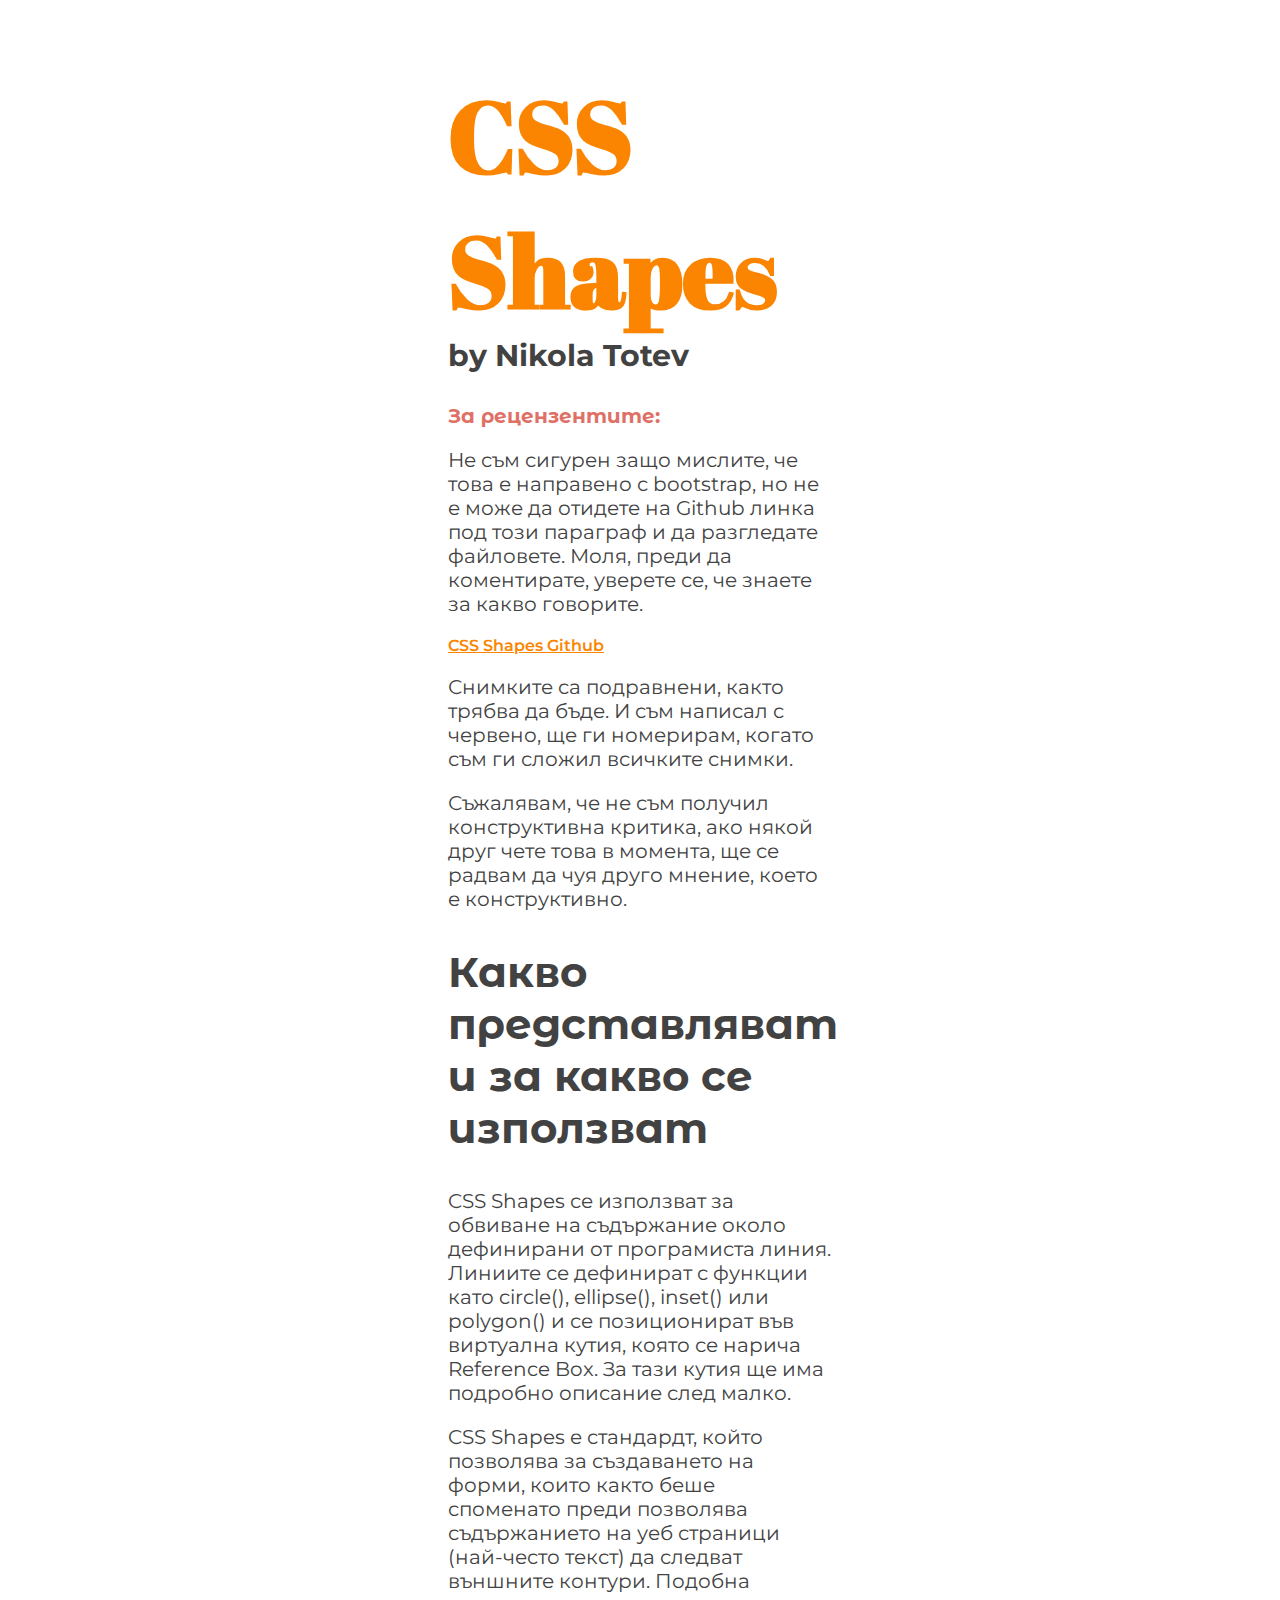
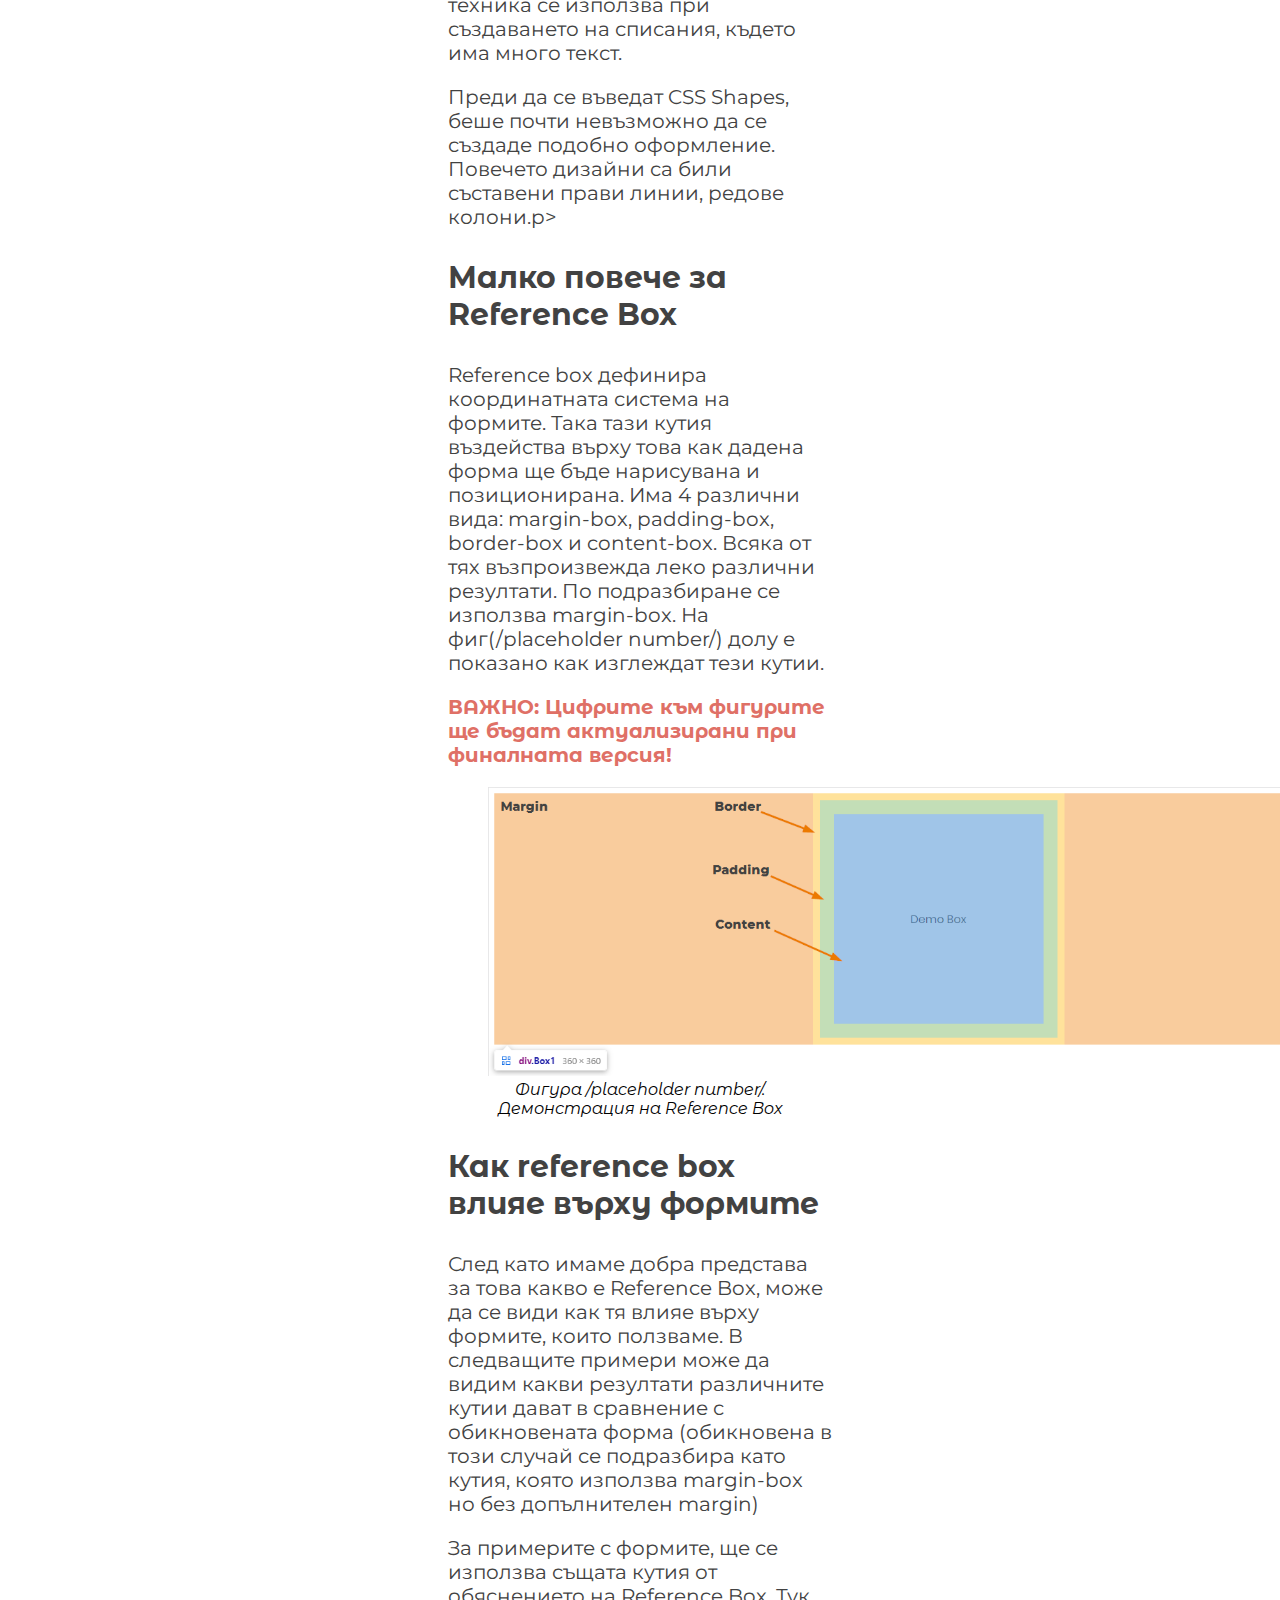
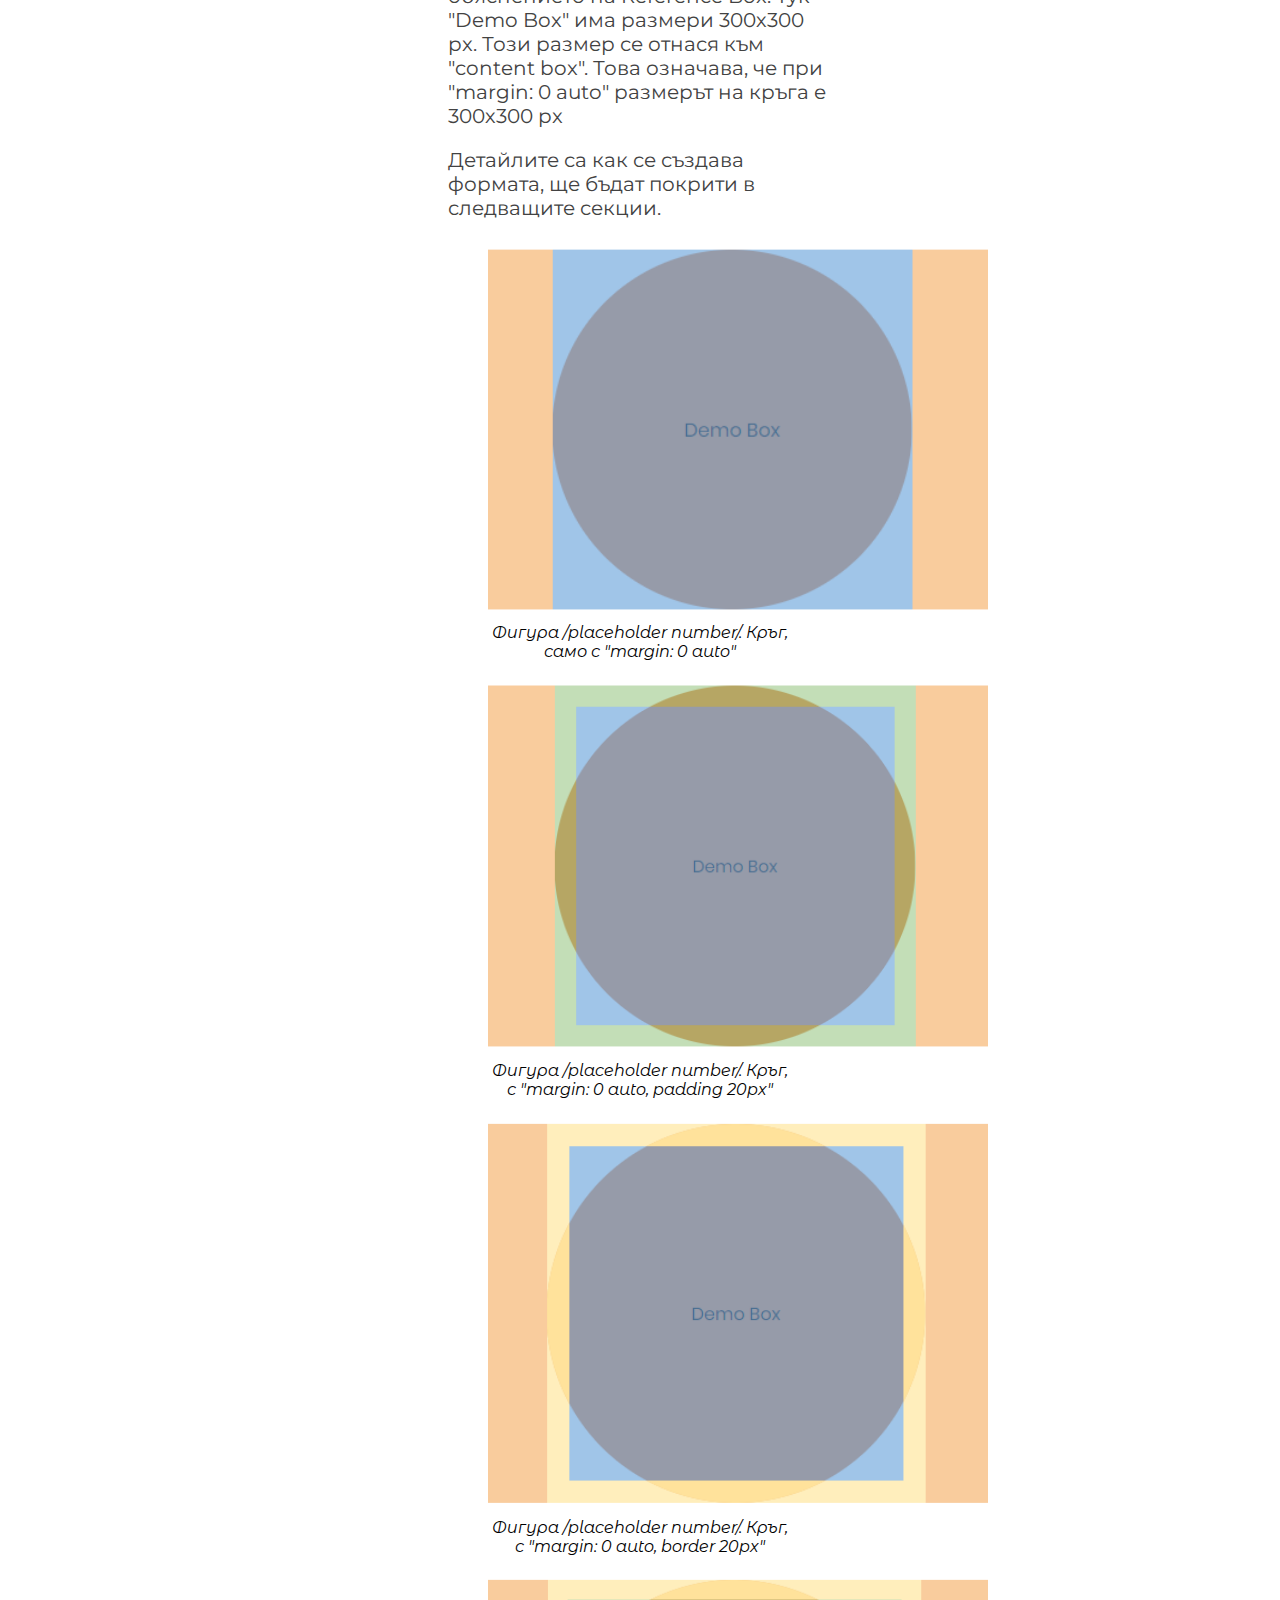
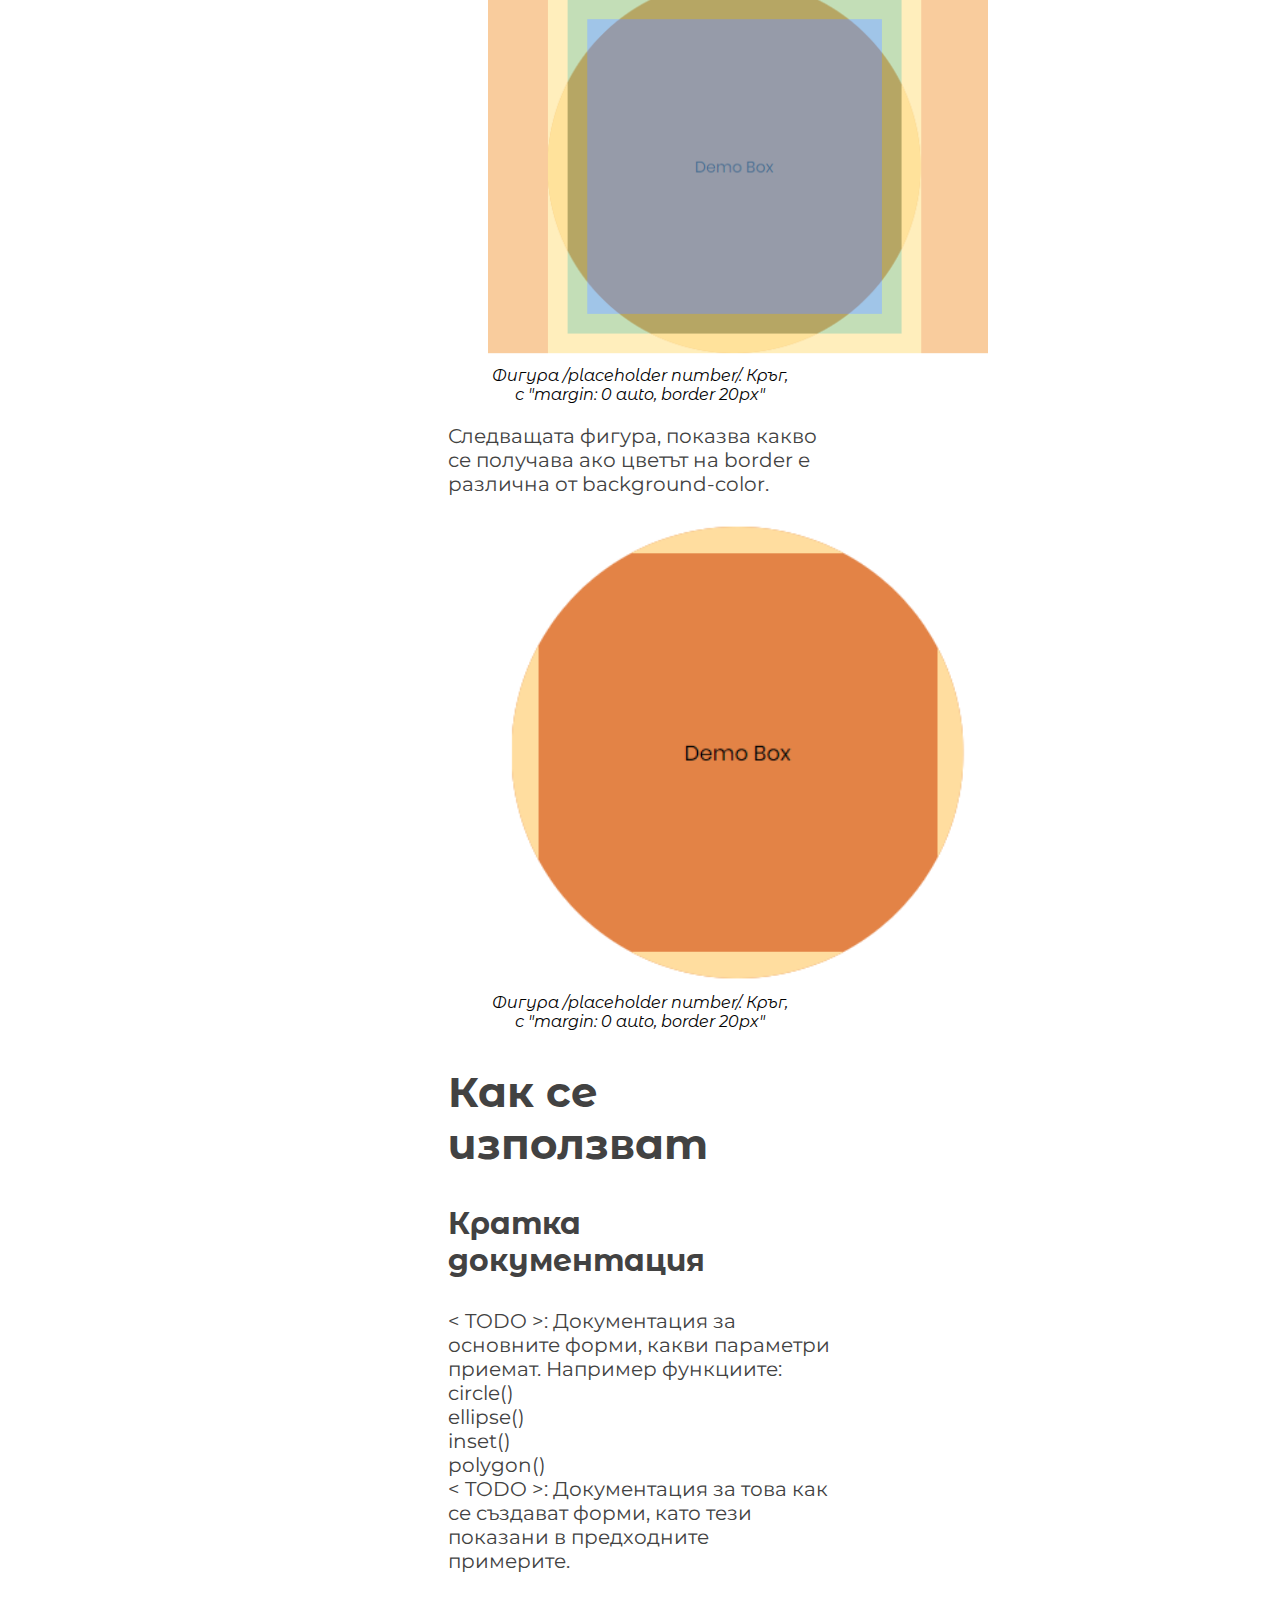
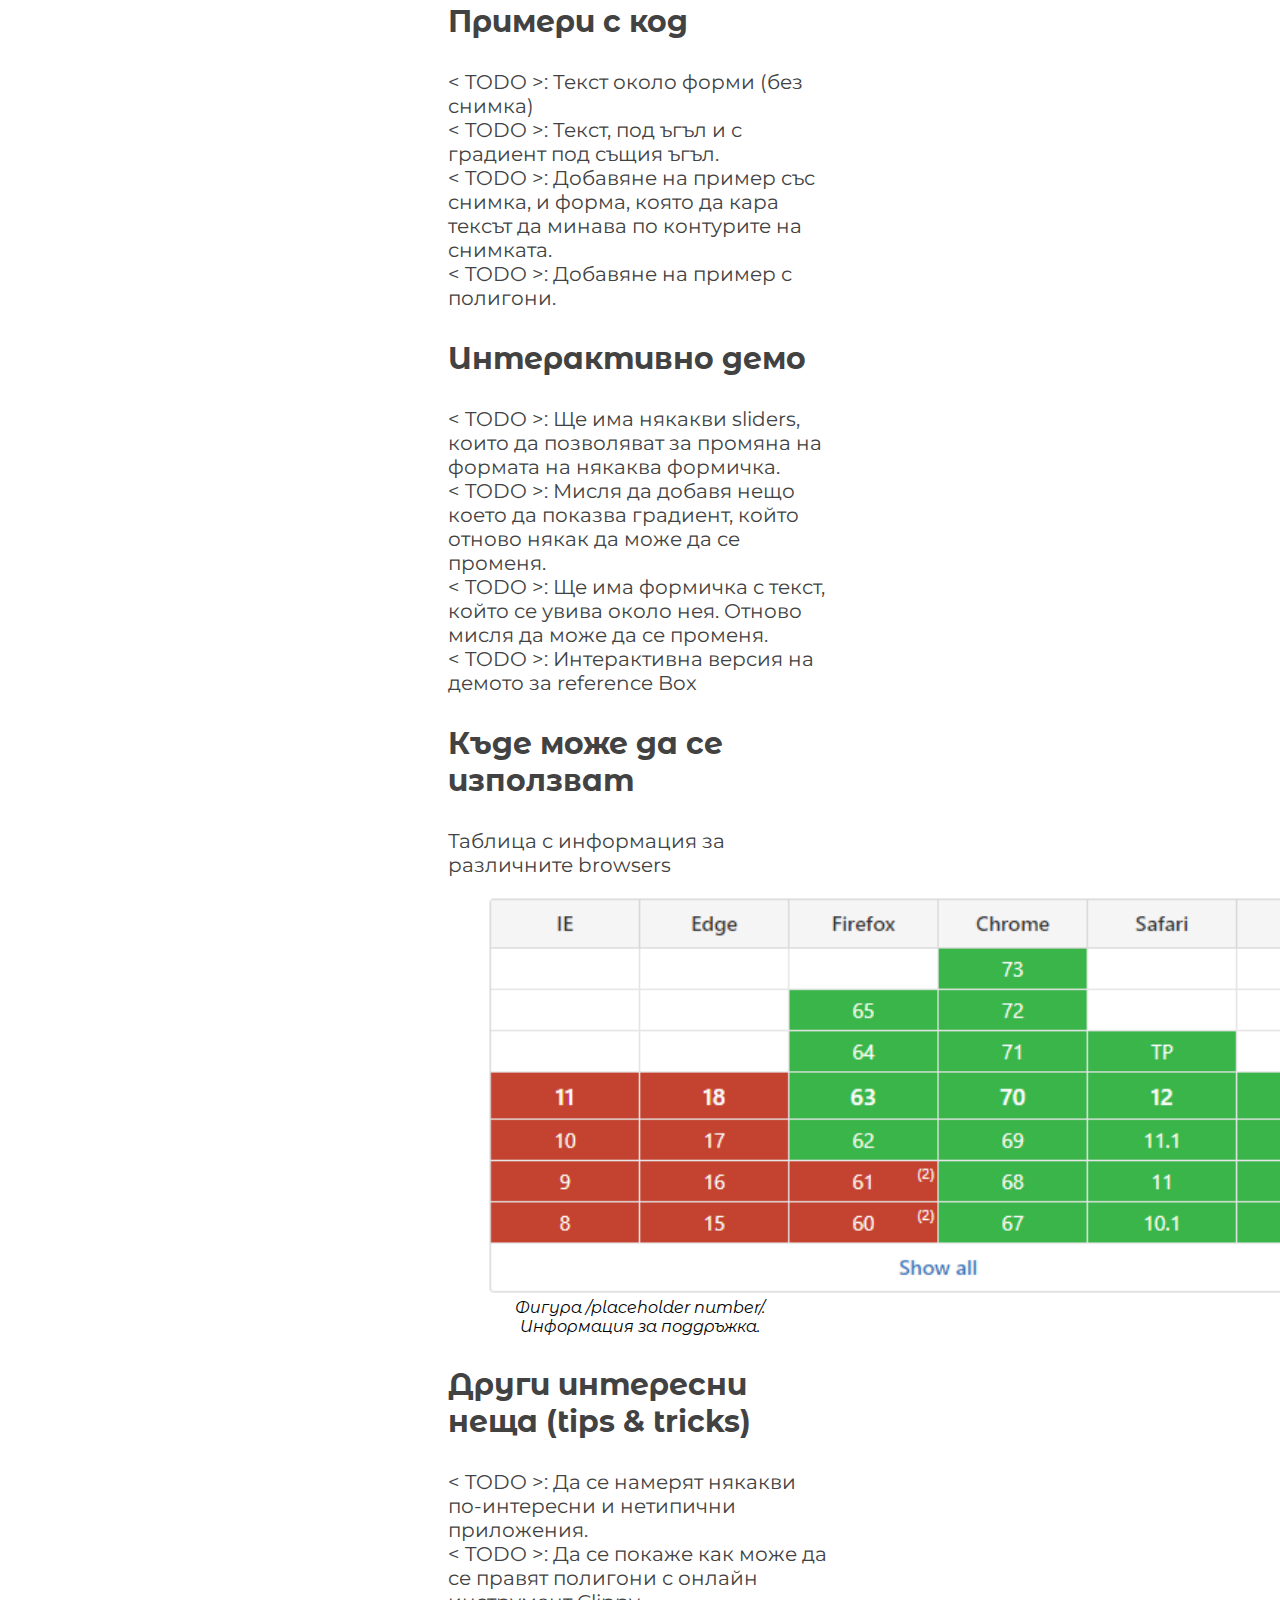
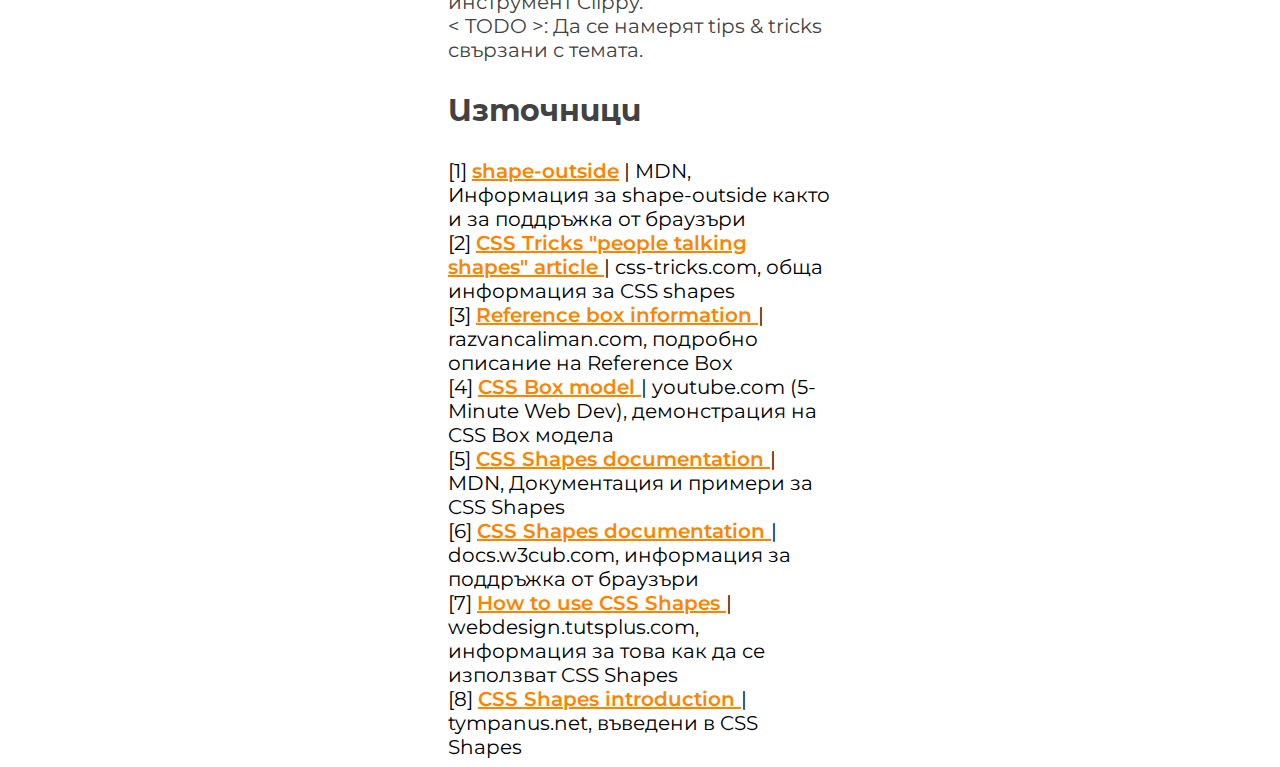
==== index.html @ 4cd66041 "Update index.html" ====
<!DOCTYPE html>
<html>

<head>
  <meta charset="utf-8" />
  <link rel="stylesheet" href="css/styling.css">
  <link rel="preconnect" href="https://fonts.gstatic.com">
  <link href="https://fonts.googleapis.com/css2?family=Abril+Fatface&family=Montserrat&family=Montserrat+Alternates:wght@400;500;800;900&display=swap" rel="stylesheet">
  <link rel="shortcut icon" href="img/favicon.png" type="image/png">
  <title>CSS Shapes</title>
</head>

<body>
  <main id="mainBox">
    <header>
      <section>
        <h1 class="pageTitle">
          CSS Shapes
        </h1>
        <h3 class="authorInfo">
          by Nikola Totev
        </h3>
      </section>
    </header>
    <section>
      <p class="warningMsg">За рецензентите:</p>
      <p>Не съм сигурен защо мислите, че това е направено с bootstrap, но не е
        може да отидете на Github линка под този параграф и да разгледате файловете.
        Моля, преди да коментирате, уверете се, че знаете за какво говорите.
      </p>
      <a href="https://github.com/NikolaTotev/CSS_Shapes" target="_blank" rel="external noreferrer nofollow">
      CSS Shapes Github </a>

      <p>Снимките са подравнени, както трябва да бъде. И съм написал с червено, ще ги номерирам, когато съм ги сложил всичките снимки.
      </p>
      <p>
        Съжалявам, че не съм получил конструктивна критика, ако някой друг чете това в момента, ще се радвам да чуя друго мнение, което е конструктивно.
      </p>

    </section>
    <section>
      <header>
        <h2>Какво представляват и за какво се използват</h2>
      </header>
      <article>
        <p>CSS Shapes се използват за обвиване на съдържание около дефинирани от програмиста линия.
          Линиите се дефинират с функции като circle(), ellipse(), inset() или polygon() и се позиционират във виртуална кутия, която се нарича Reference Box.
          За тази кутия ще има подробно описание след малко.</p>

        <p> CSS Shapes е стандардт, който позволява за създаването на форми, които както беше споменато преди
          позволява съдържанието на уеб страници (най-често текст) да следват външните контури.
          Подобна техника се използва при създаването на списания, където има много текст.</p>

        <p>Преди да се въведат CSS Shapes, беше почти невъзможно да се създаде подобно оформление. Повечето дизайни са били съставени прави линии, редове колони.p>
      </article>

      <header>
        <h3>Малко повече за Reference Box</h3>
      </header>
      <article>
        <p>Reference box дефинира координатната система на формите.
          Така тази кутия въздейства върху това как дадена форма ще бъде нарисувана и позиционирана.
          Има 4 различни вида: margin-box, padding-box, border-box и content-box. Всяка от тях възпроизвежда леко различни резултати. По подразбиране се използва
          margin-box. На фиг(/placeholder number/) долу е показано как изглеждат тези кутии. </p>

        <p class="warningMsg">ВАЖНО: Цифрите към фигурите ще бъдат актуализирани при финалната версия!</p>
        <figure>
          <img src="img/refBox.png" alt="Reference box" width="900">
          <figcaption id="fig1">Фигура /placeholder number/. Демонстрация на Reference Box</figcaption>
        </figure>
      </article>

      <header>
        <h3> Как reference box влияe върху формите </h3>
      </header>
      <article>
        <p>След като имаме добра представа за това какво е Reference Box,
          може да се види как тя влияе върху формите, които ползваме. В следващите примери може да видим какви резултати
          различните кутии дават в сравнение с обикновената форма
          (обикновена в този случай се подразбира като кутия, която използва margin-box но без допълнителен margin)</p>
        <p>
          За примерите с формите, ще се използва същата кутия от обяснението на Reference Box. Тук "Demo Box" има размери 300х300 px.
          Този размер се отнася към "content box". Това означава, че при "margin: 0 auto" размерът на кръга е 300х300 px
        </p>
        <p>
          Детайлите са как се създава формата, ще бъдат покрити в следващите секции.
        </p>


        <figure>
          <img src="img/shapeMarginOnly.png" alt="Reference box" width="500">
          <figcaption id="fig1">Фигура /placeholder number/. Кръг, само с "margin: 0 auto"</figcaption>
        </figure>

        <figure>
          <img src="img/shapePadding20.png" alt="Reference box" width="500">
          <figcaption id="fig1">Фигура /placeholder number/. Кръг, с "margin: 0 auto, padding 20px"</figcaption>
        </figure>

        <figure>
          <img src="img/shapeBorder20.png" alt="Reference box" width="500">
          <figcaption id="fig1">Фигура /placeholder number/. Кръг, с "margin: 0 auto, border 20px"</figcaption>
        </figure>

        <figure>
          <img src="img/shapePadding20Border20.png" alt="Reference box" width="500">
          <figcaption id="fig1">Фигура /placeholder number/. Кръг, с "margin: 0 auto, border 20px"</figcaption>
        </figure>
        <p>
          Следващата фигура, показва какво се получава ако цветът на border е различна от background-color.
        </p>
        <figure>
          <img src="img/shapeEffectOfBorder.png" alt="Reference box" width="500">
          <figcaption id="fig1">Фигура /placeholder number/. Кръг, с "margin: 0 auto, border 20px"</figcaption>
        </figure>
      </article>
    </section>

    <section>
      <header>
        <h2> Как се използват </h2>
      </header>
      <article>
        <header>
          <h3> Кратка документация</h3>
        </header>
        <article>
          <p>
            &lt TODO &gt: Документация за основните форми, какви параметри приемат. Например функциите:</br>
            circle()</br>
            ellipse()</br>
            inset()</br>
            polygon()</br>
            &lt TODO &gt: Документация за това как се създават форми, като тези показани в предходните примерите.</br>



          </p>
        </article>

        <header>
          <h3>Примери с код</h3>
        </header>
        <article>
          <p>
            &lt TODO &gt: Текст около форми (без снимка) </br>
            &lt TODO &gt: Текст, под ъгъл и с градиент под същия ъгъл.</br>
            &lt TODO &gt: Добавяне на пример със снимка, и форма, която да кара тексът да минава по контурите на снимката.</br>
            &lt TODO &gt: Добавяне на пример с полигони.</br>
          </p>
        </article>

        <header>
          <h3>Интерактивно демо</h3>
        </header>
        <article>
          <p>
            &lt TODO &gt: Ще има някакви sliders, които да позволяват за промяна на формата
            на някаква формичка.</br>

            &lt TODO &gt: Мисля да добавя нещо което да показва градиент, който отново някак да може
            да се променя.</br>

            &lt TODO &gt: Ще има формичка с текст, който се увива около нея. Отново мисля да може да се
            променя.</br>

            &lt TODO &gt: Интерактивна версия на демото за reference Box</br>
          </p>
        </article>

        <header>
          <h3>Къде може да се използват </h3>
        </header>
        <article>
          <p>Таблица с информация за различните browsers</p>
          <figure>
            <img src="img/browserSupport.png" alt="Reference box" width="900">
            <figcaption id="fig1">Фигура /placeholder number/. Информация за поддръжка.</figcaption>
          </figure>
        </article>

        <header>
          <h3>Други интересни неща (tips & tricks)</h3>
        </header>
        <article>
          <p>
            &lt TODO &gt: Да се намерят някакви по-интересни и нетипични приложения.</br>
            &lt TODO &gt: Да се покаже как може да се правят полигони с онлайн инструмент Clippy. </br>
            &lt TODO &gt: Да се намерят tips & tricks свързани с темата.</br>
          </p>
        </article>

        <header>
          <h3>Източници</h3>
        </header>
        <article>
          <cite class="reference">[1]
            <a href="https://developer.mozilla.org/en-US/docs/Web/CSS/shape-outside" target="_blank" rel="external noreferrer nofollow">
              shape-outside</a> | MDN, Информация за shape-outside както и за поддръжка от браузъри </cite> </br>

          <cite class="reference">[2]
            <a href="https://css-tricks.com/people-talkin-shapes/" target="_blank" rel="external noreferrer nofollow">
              CSS Tricks "people talking shapes" article </a> | css-tricks.com, обща информация за CSS shapes </cite></br>

          <cite class="reference">[3]
            <a href="http://razvancaliman.com/writing/css-shapes-reference-boxes/" target="_blank" rel="external noreferrer nofollow">
              Reference box information </a> | razvancaliman.com, подробно описание на Reference Box </cite></br>

          <cite class="reference">[4]
            <a href="https://www.youtube.com/watch?v=XyOS_9keq0k " target="_blank" rel="external noreferrer nofollow">
              CSS Box model </a> | youtube.com (5-Minute Web Dev), демонстрация на CSS Box модела </cite></br>

          <cite class="reference">[5]
            <a href="https://developer.mozilla.org/en-US/docs/Web/CSS/CSS_Shapes/Basic_Shapes " target="_blank" rel="external noreferrer nofollow">
              CSS Shapes documentation </a> | MDN, Документация и примери за CSS Shapes</cite></br>

          <cite class="reference">[6]
            <a href="https://docs.w3cub.com/browser_support_tables/css-shapes" target="_blank" rel="external noreferrer nofollow">
              CSS Shapes documentation </a> | docs.w3cub.com, информация за поддръжка от браузъри </cite></br>

          <cite class="reference">[7]
            <a href="https://webdesign.tutsplus.com/tutorials/how-to-use-css-shapes-in-your-web-design--cms-27498" target="_blank" rel="external noreferrer nofollow">

              How to use CSS Shapes </a> | webdesign.tutsplus.com, информация за това как да се използват CSS Shapes </cite></br>
          <cite class="reference">[8]
            <a href="https://tympanus.net/codrops/2018/11/29/an-introduction-to-css-shapes/" target="_blank" rel="external noreferrer nofollow">
              CSS Shapes introduction </a> | tympanus.net, въведени в CSS Shapes </cite></br>

        </article>
      </article>
    </section>
  </main>
</body>

</html>
---- css/styling.css ----
main {
  padding-left: 440px;
  padding-right: 440px;
  align-items: center;
  justify-content: center;
}

h2 {
  font-family: 'Montserrat Alternates', sans-serif;
  font-size: 42px;
  color: #424242;
}

h3 {
  font-family: 'Montserrat Alternates', sans-serif;
  font-size: 30px;
  color: #424242;
}

.warningMsg
{
  color: #DF7066;
  font-weight: bold;
  font-family: 'Montserrat Alternates', sans-serif;
}

p {
  font-family: 'Montserrat', sans-serif;
  font-size: 20px;
  color: #424242;
}

.pageTitle {
  font-family: 'Abril Fatface', cursive;
  color: #FB8500;
  font-size: 100px;
  text-align: left;
  margin-bottom: 0;
}

h3.authorInfo {
  font-family: 'Montserrat', sans-serif;
  color: #424242;
  font-size: 30px;
  text-align: left;
  margin-top: 0;
}

figure {
  justify-content: center;
  font-family: 'Montserrat Alternates', sans-serif;
  text-align: center;
}

figcaption {
  font-style: italic;
}

cite {
  font-style: normal;
  font-size: 20px;
  font-family: 'Montserrat', sans-serif;
}

a {
  color: #FB8500;
  font-family: 'Montserrat', sans-serif;
  font-weight: 600;
}
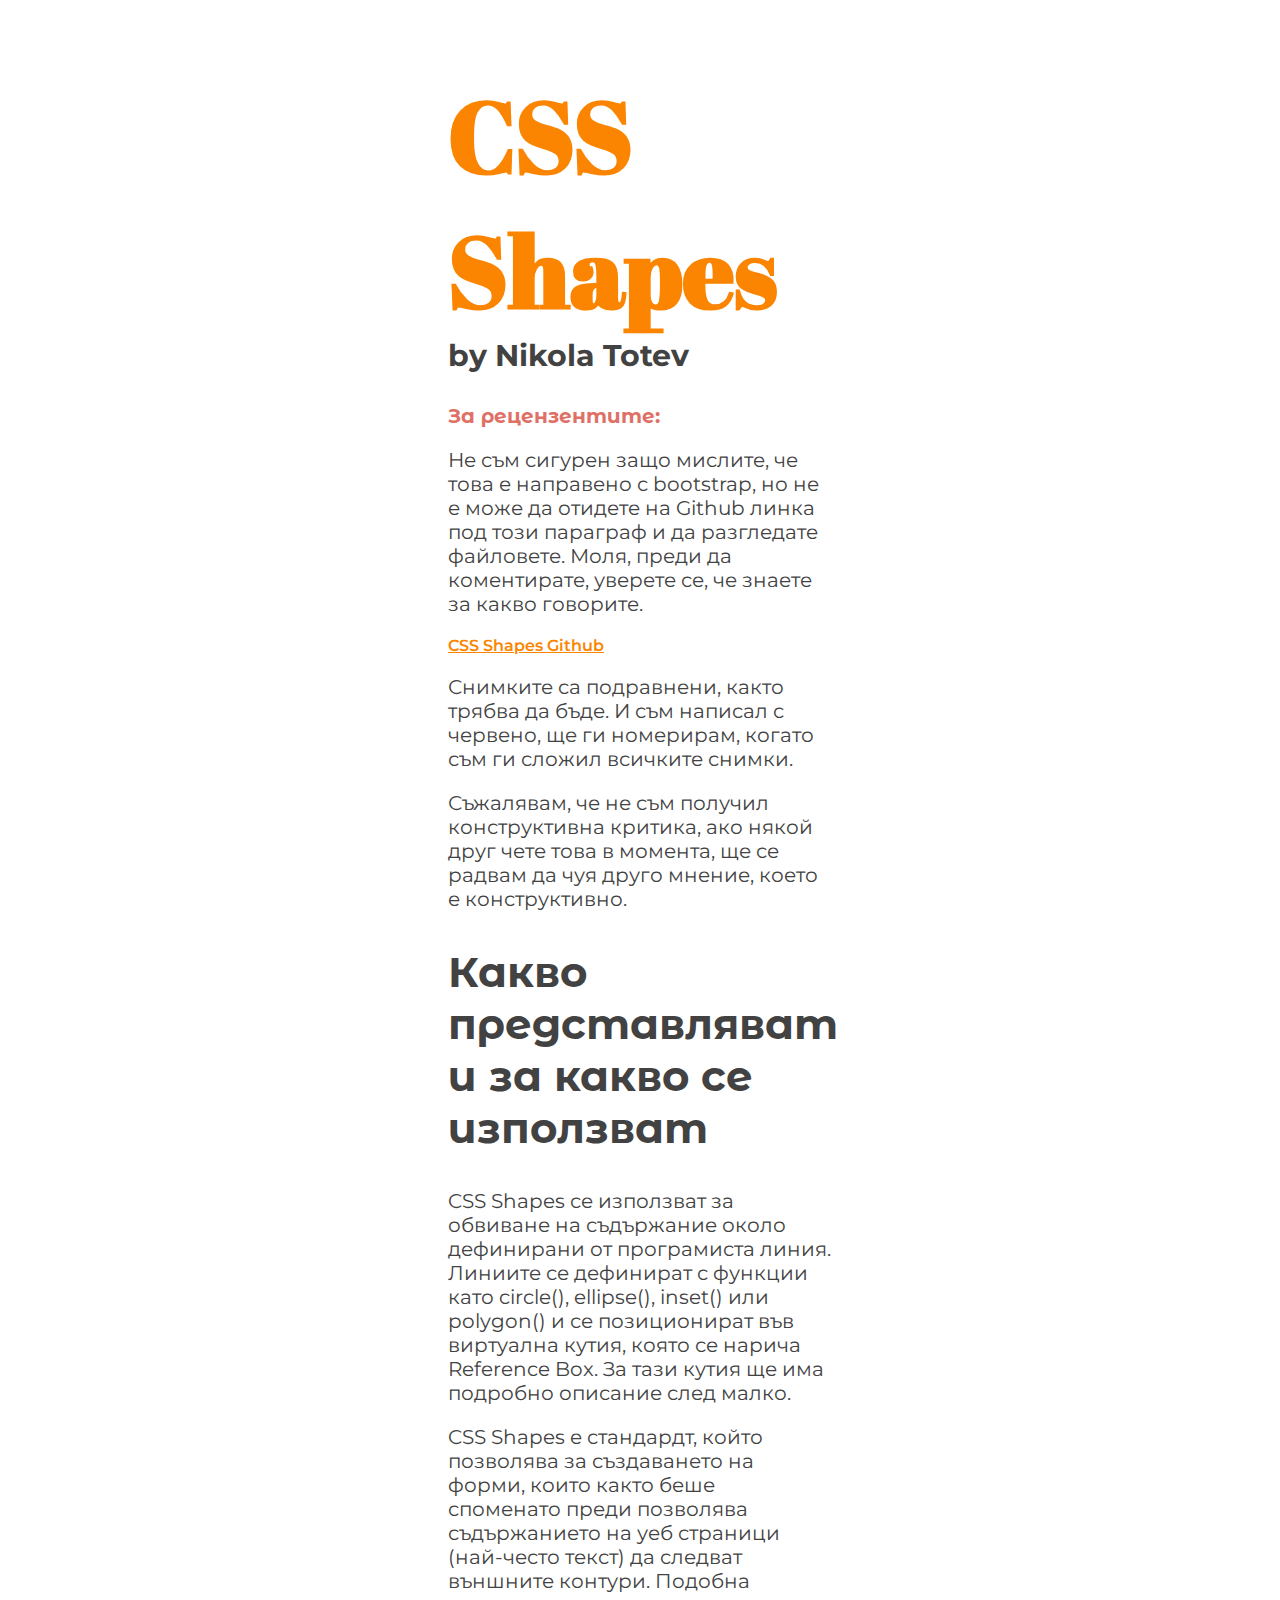
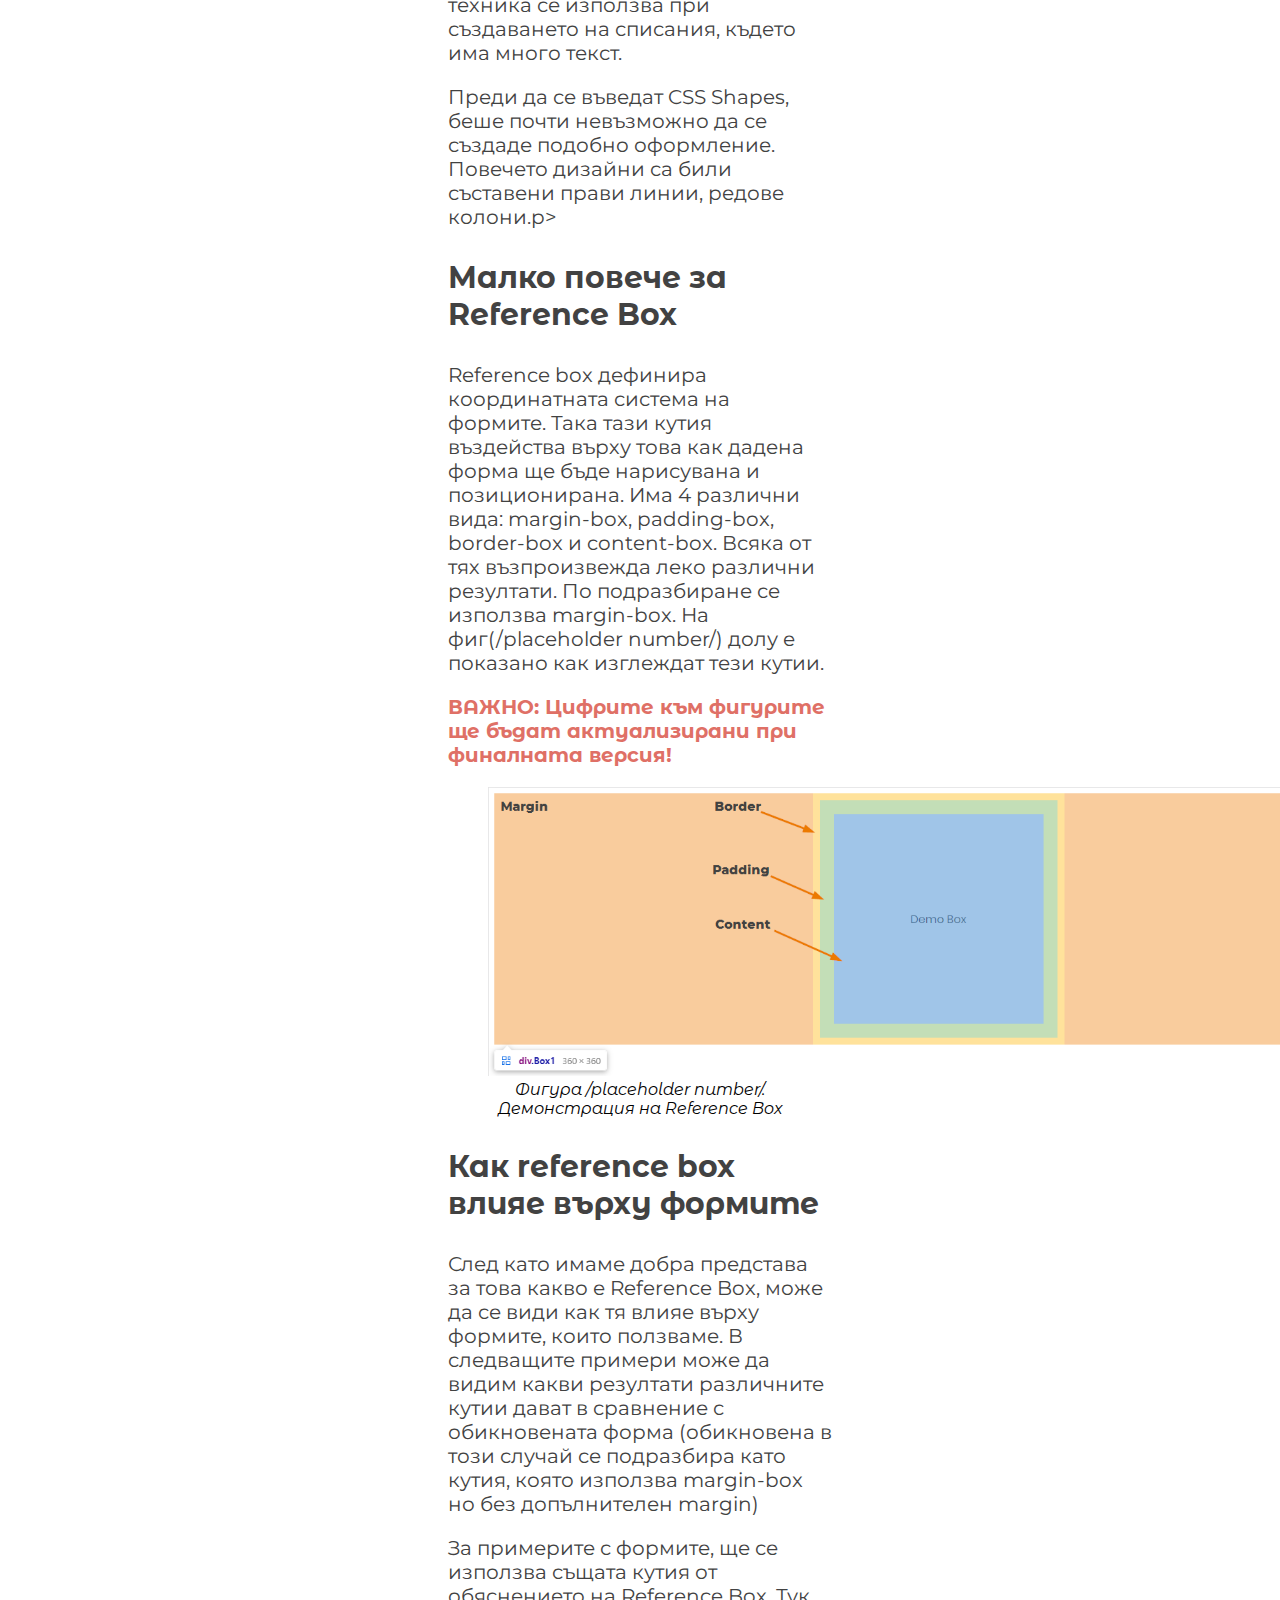
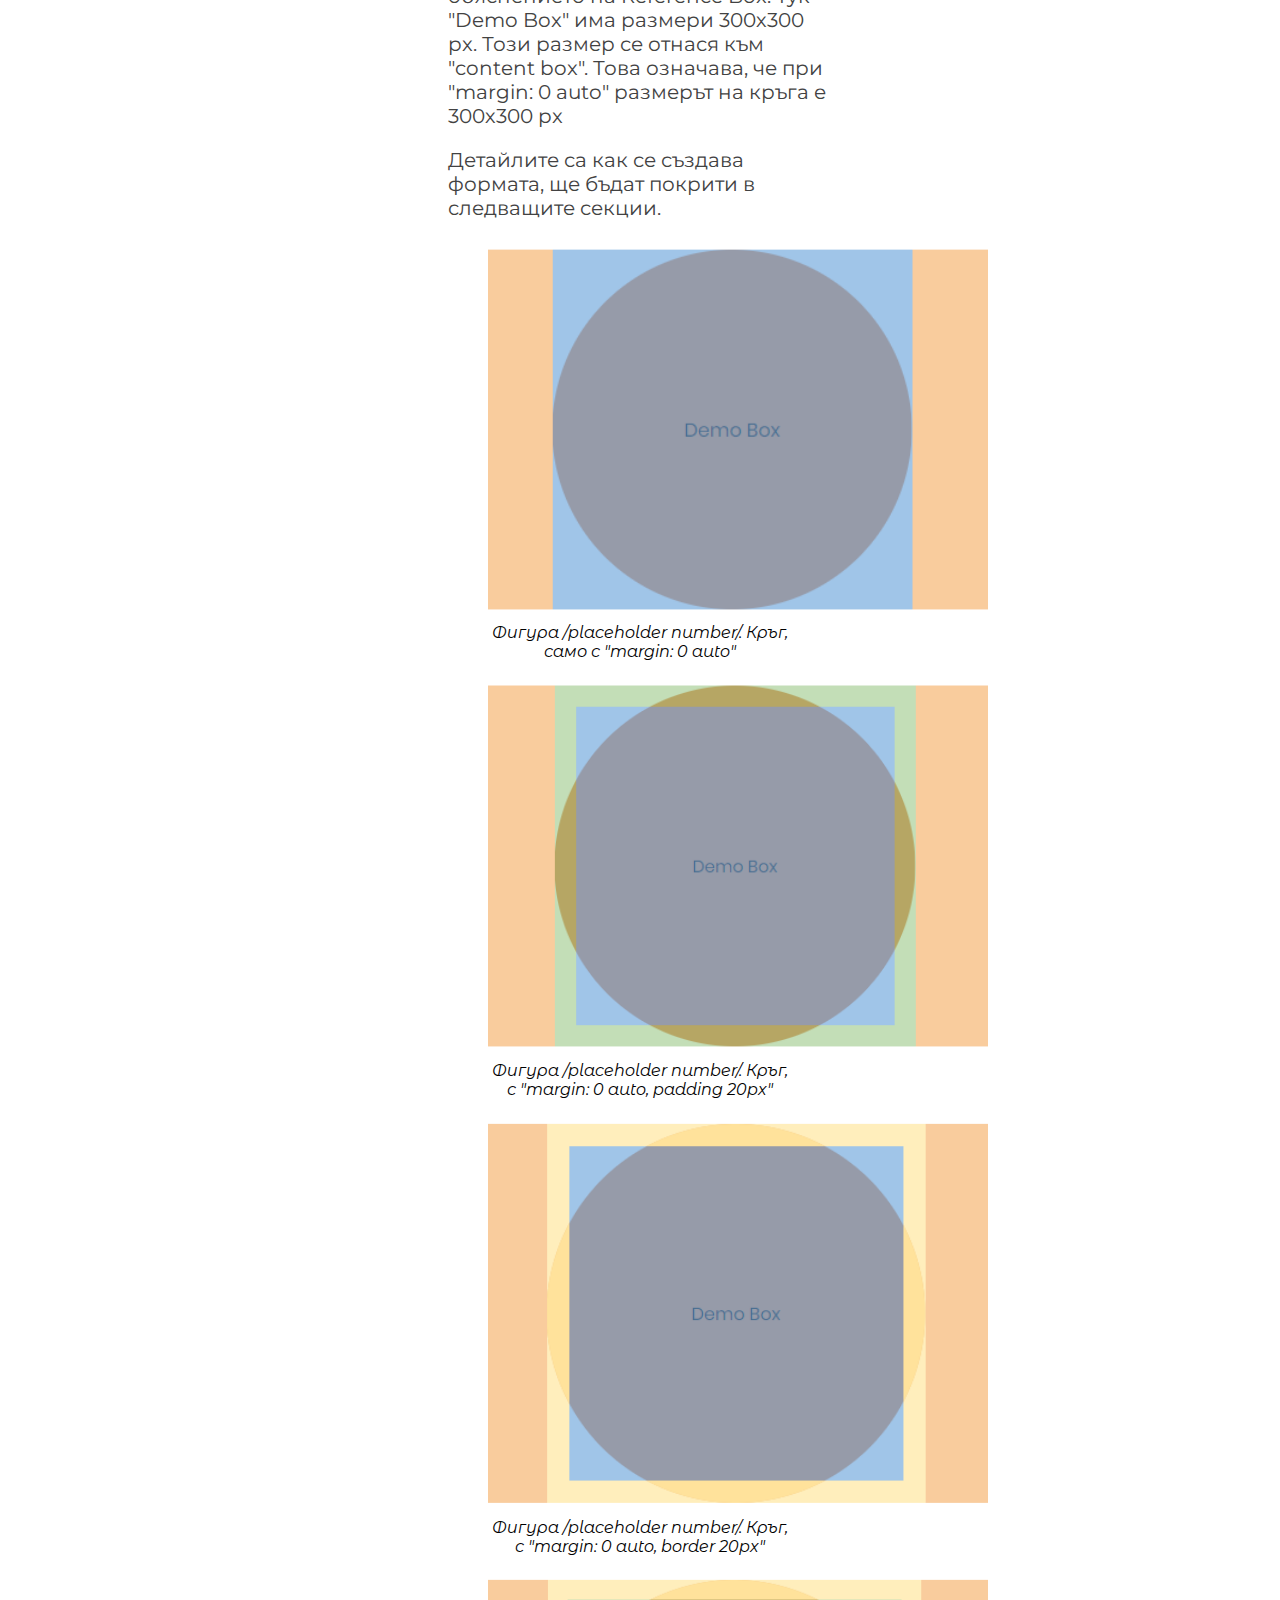
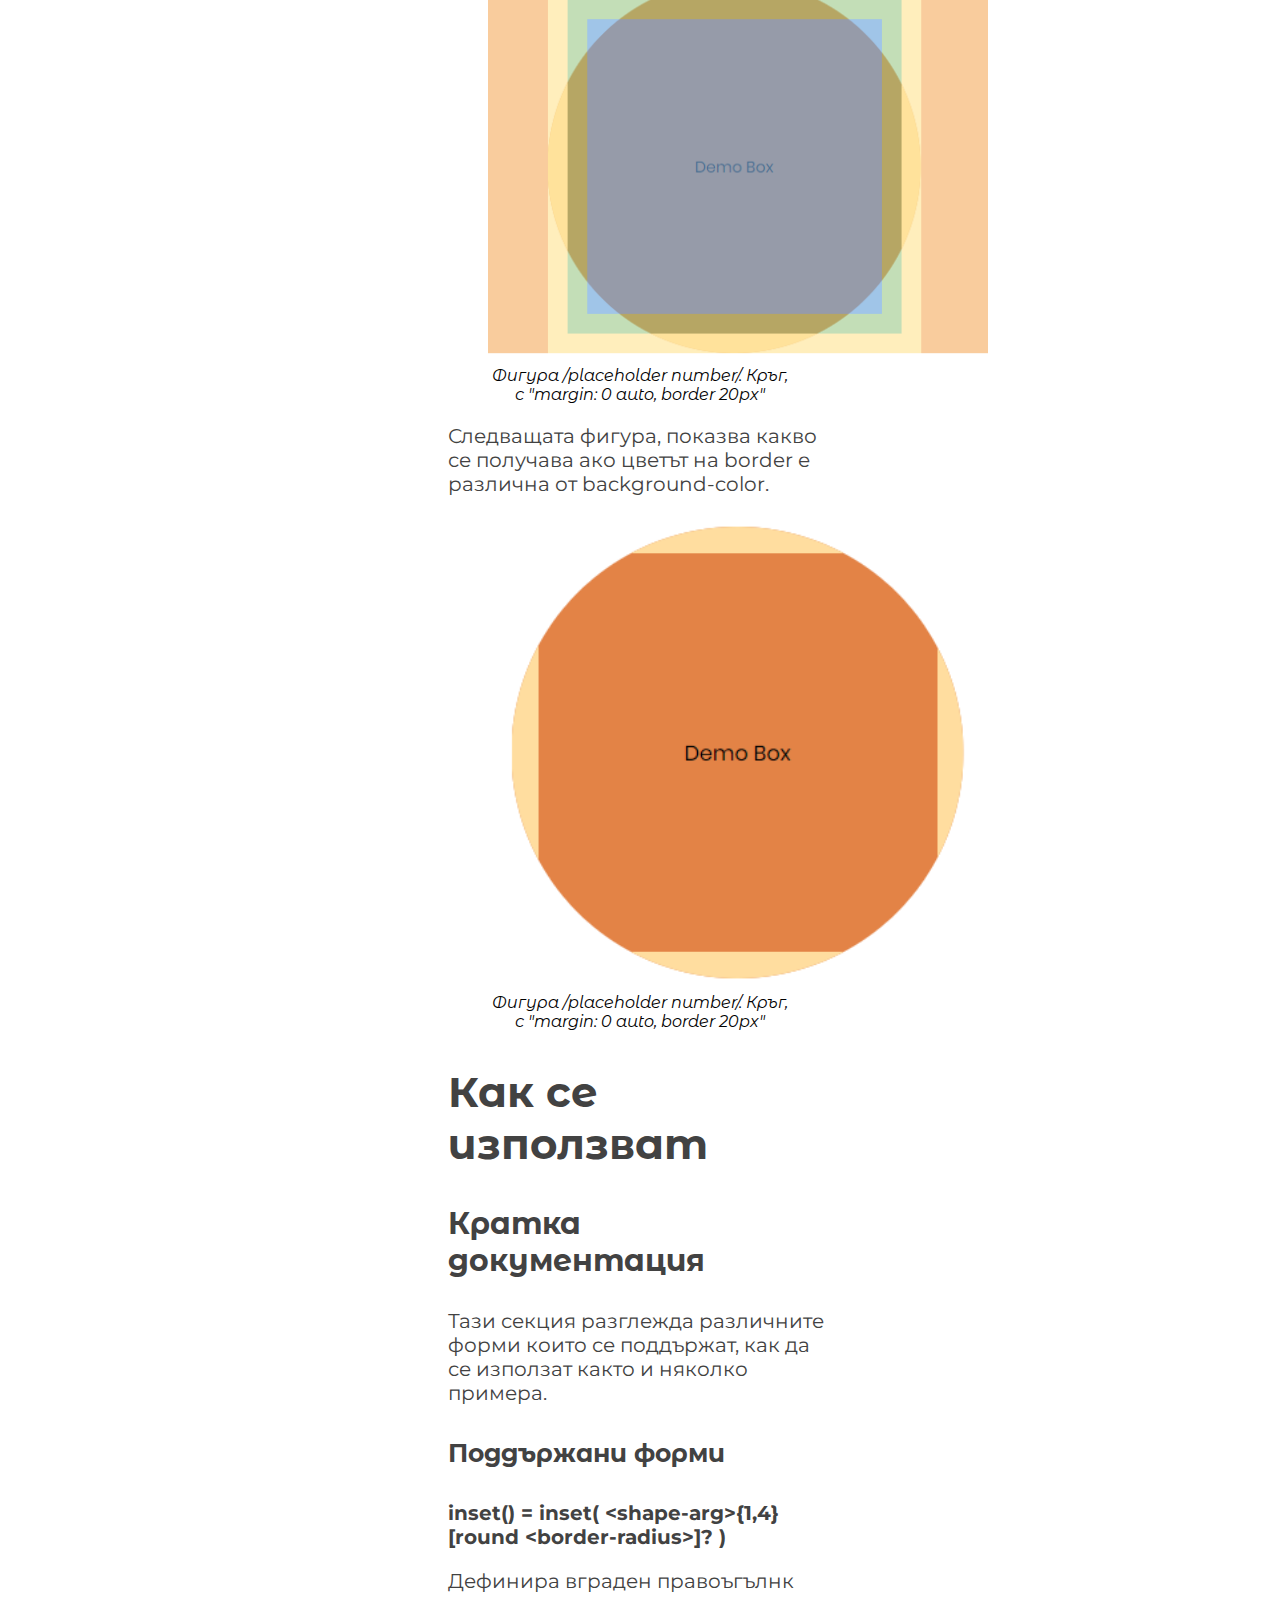
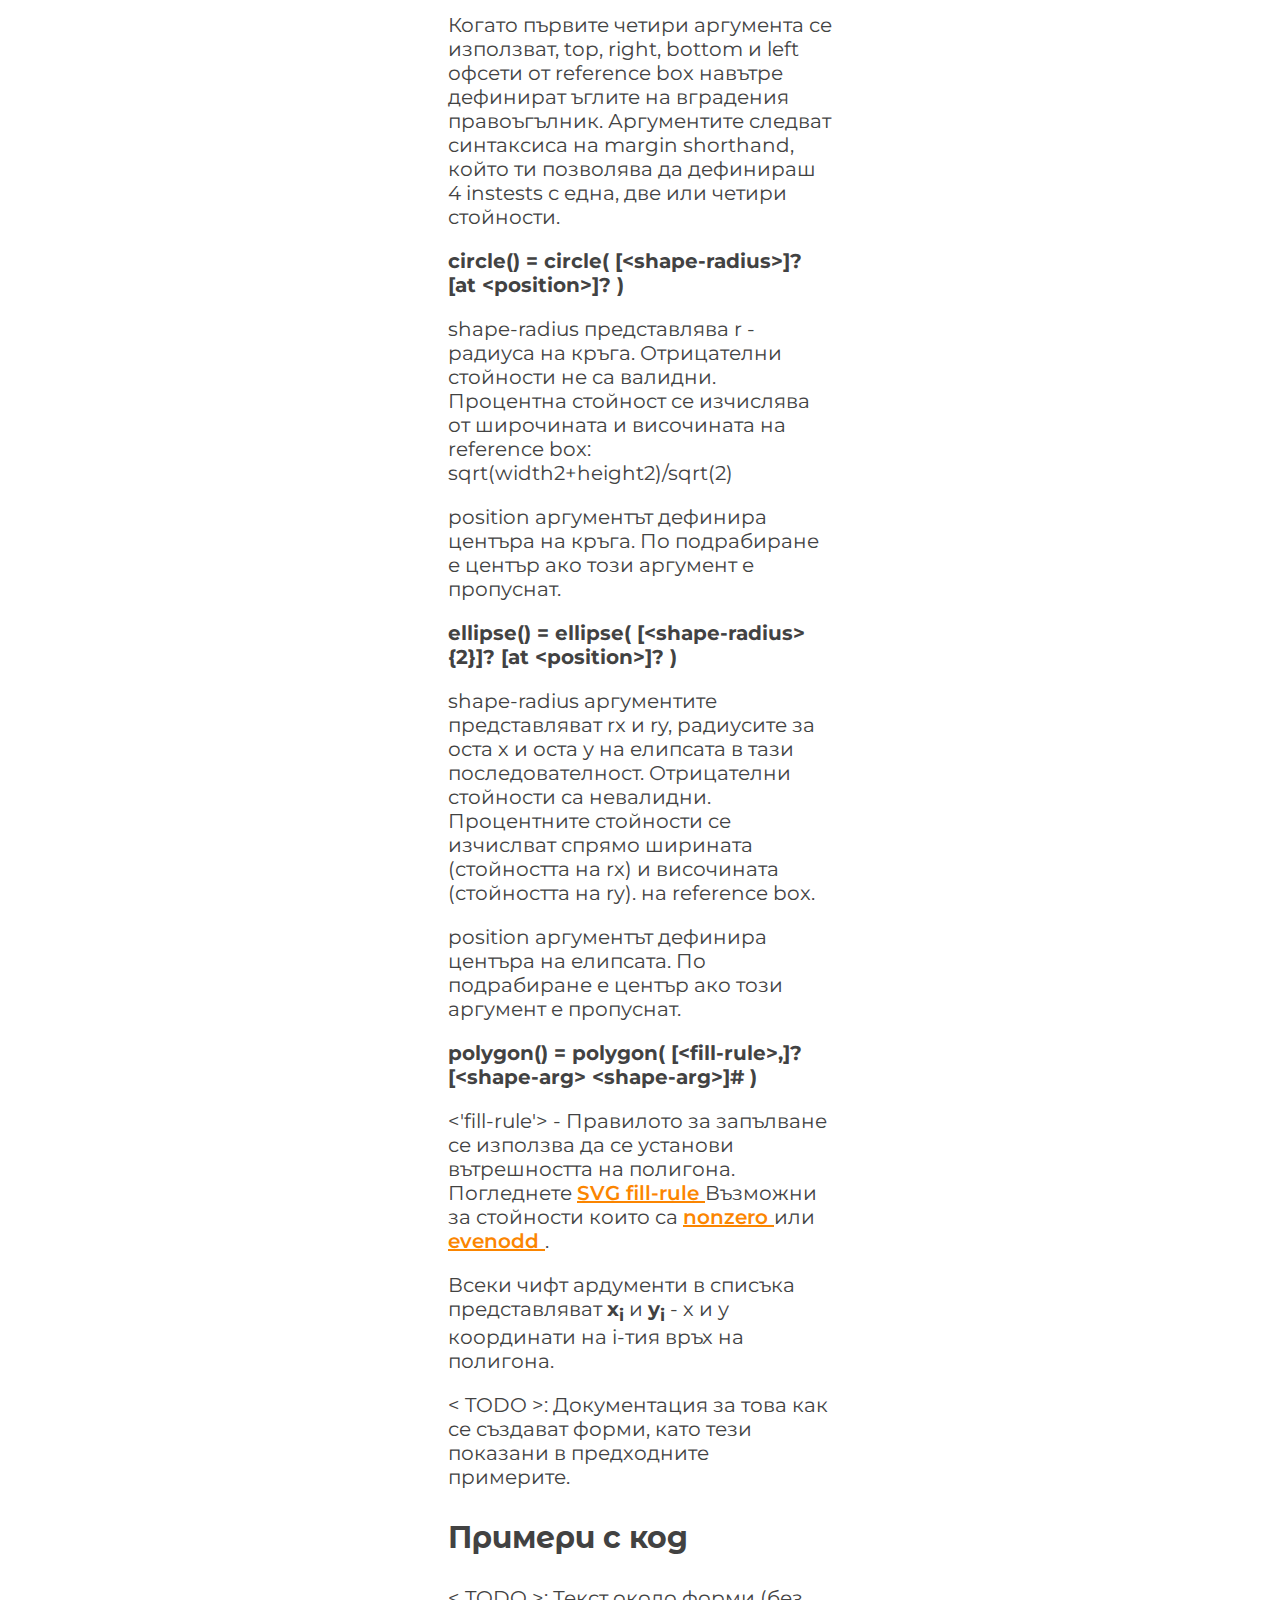
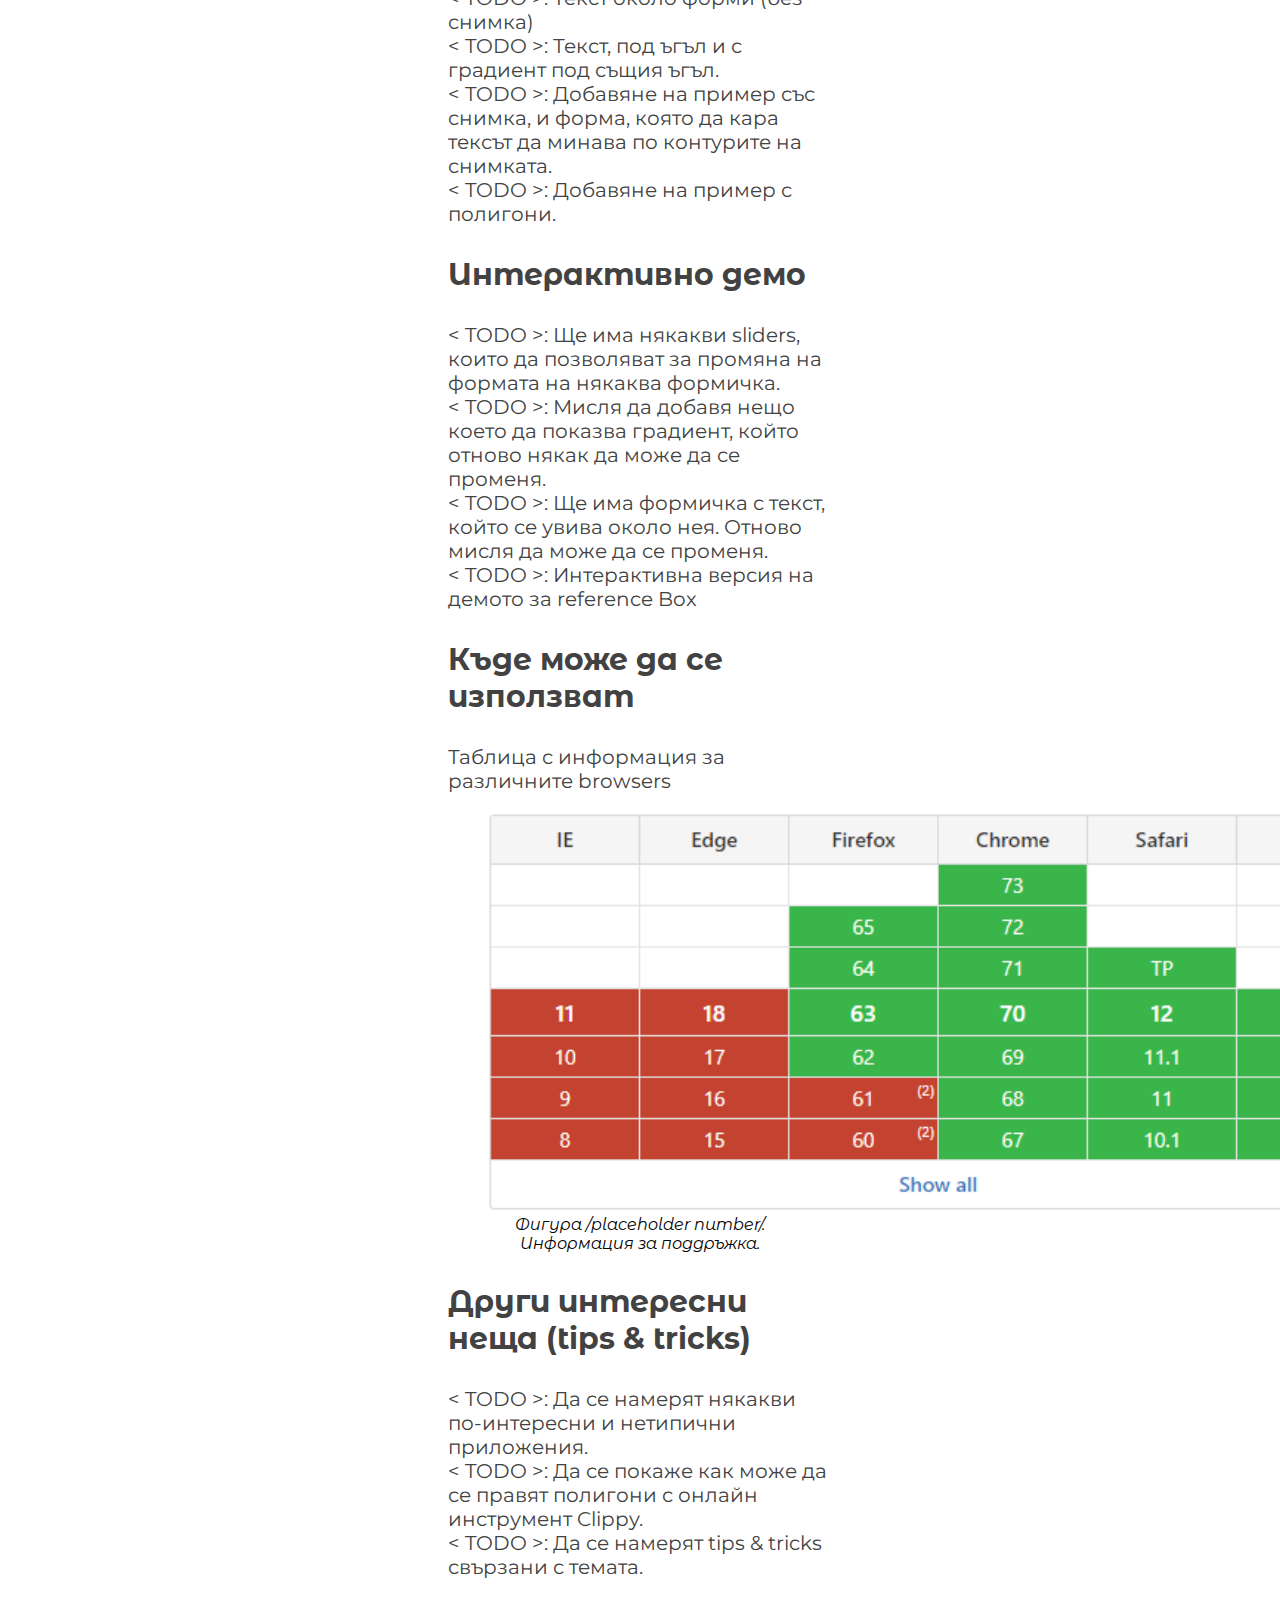
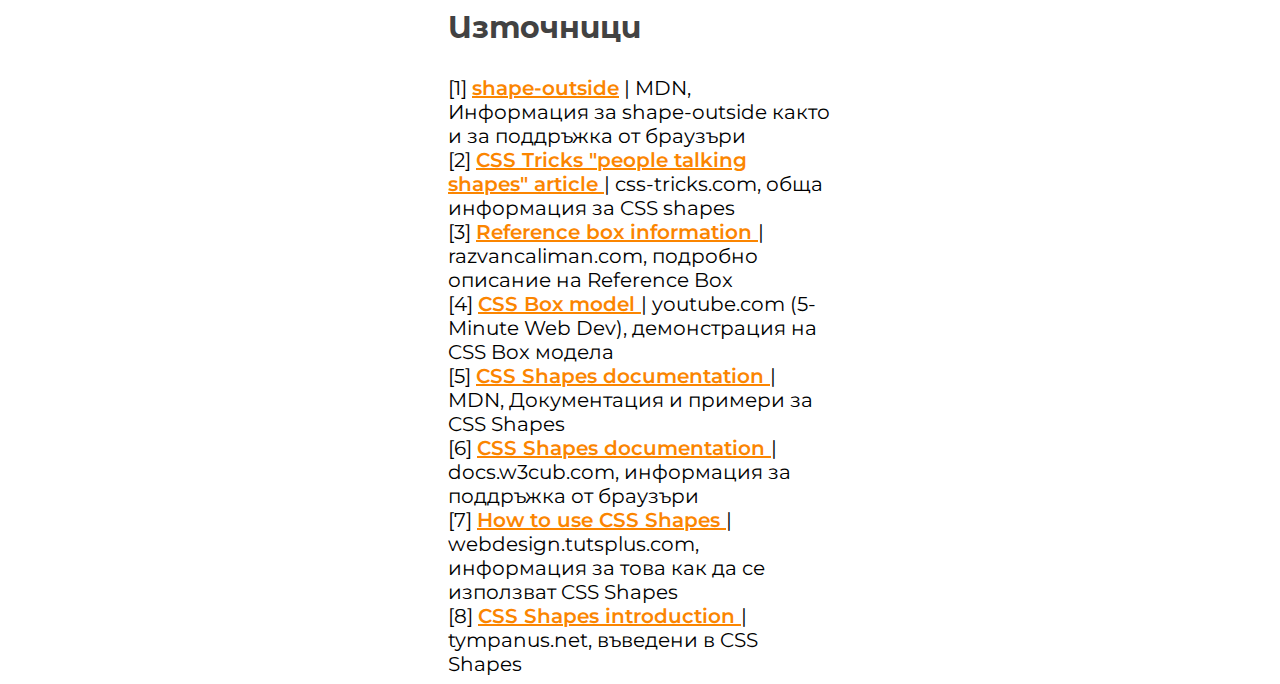
==== commit 1f2c332d: "Working on final version of the project." ====
--- a/index.html
+++ b/index.html
@@ -29,7 +29,7 @@
         Моля, преди да коментирате, уверете се, че знаете за какво говорите.
       </p>
       <a href="https://github.com/NikolaTotev/CSS_Shapes" target="_blank" rel="external noreferrer nofollow">
-      CSS Shapes Github </a>
+        CSS Shapes Github </a>
 
       <p>Снимките са подравнени, както трябва да бъде. И съм написал с червено, ще ги номерирам, когато съм ги сложил всичките снимки.
       </p>
@@ -126,12 +126,84 @@
         </header>
         <article>
           <p>
-            &lt TODO &gt: Документация за основните форми, какви параметри приемат. Например функциите:</br>
-            circle()</br>
-            ellipse()</br>
-            inset()</br>
-            polygon()</br>
-            &lt TODO &gt: Документация за това как се създават форми, като тези показани в предходните примерите.</br>
+            Тази секция разглежда различните форми които се поддържат, как да се използат както и няколко примера.
+          </p>
+          <h4>Поддържани форми</h4>
+          <p class="supportedShape">inset() = inset( &ltshape-arg>{1,4} [round &ltborder-radius&gt]? )</p>
+          <p>Дефинира вграден правоъгълнк</p>
+          <!--
+            When all of the first four arguments
+            are supplied they represent the top, right,
+            bottom and left offsets from the reference box
+            inward that define the positions of the edges of the inset rectangle.
+            These arguments follow the syntax of the margin shorthand,
+            that let you set all four insets with one, two or four values. -->
+
+            <p>
+              Когато първите четири аргумента се използват, top, right, bottom и left офсети от
+              reference box навътре дефинират ъглите на вградения правоъгълник.
+              Аргументите следват синтаксиса на margin shorthand, който ти позволява да
+              дефинираш 4 instests  с една, две или четири стойности.
+            </p>
+
+              <!--The shape-radius argument represents r, the radius of the circle. Negative values are invalid.
+               A percentage value here is resolved from the used width and height of the reference box as
+                sqrt(width2+height2)/sqrt(2).
+
+              The position argument defines the center of the circle. This defaults to center if omitted.-->
+          <p class="supportedShape">circle() = circle( [&ltshape-radius&gt]? [at &ltposition&gt]? )</p>
+          <p>
+            shape-radius представлява r - радиуса на кръга. Отрицателни стойности не са валидни.
+            Процентна стойност се изчислява от широчината и височината на reference box: sqrt(width2+height2)/sqrt(2)
+          </p>
+
+          <p>
+            position аргументът дефинира центъра на кръга. По подрабиране е център ако този аргумент е пропуснат.
+          </p>
+
+          <!--
+          The shape-radius arguments represent rx and ry, the x-axis and y-axis radii of the ellipse,
+          in that order. Negative values for either radius are invalid. Percentage values here
+          are resolved against the used width (for the rx value) and the used height (for the ry value)
+          of the reference box.
+          The position argument defines the center of the ellipse. This defaults to center if omitted.
+        -->
+          <p class="supportedShape">ellipse() = ellipse( [&ltshape-radius&gt{2}]? [at &ltposition&gt]? )</p>
+          <p>
+            shape-radius аргументите представляват rx и ry, радиусите за оста х и оста у на елипсата в тази последователност.
+            Отрицателни стойности са невалидни. Процентните стойности се изчислват спрямо ширината (стойността на rx) и височината (стойността на ry).
+            на reference box.
+          </p>
+
+          <p>
+            position аргументът дефинира центъра на елипсата. По подрабиране е център ако този аргумент е пропуснат.
+          </p>
+
+          <!--
+          <'fill-rule'> - The filling rule used to determine the interior of the polygon.
+          Possible values are nonzero or evenodd.
+           Default value when omitted is nonzero.
+          Each pair argument in the list represents xi and yi - the x and y axis coordinates
+           of the i-th vertex of the polygon.
+          The UA must close a polygon by connecting the last vertex with the first vertex of the list.-->
+
+          <p class="supportedShape">polygon() = polygon( [&ltfill-rule&gt,]? [&ltshape-arg&gt &ltshape-arg&gt]# )</p>
+          <p>
+            &lt'fill-rule'&gt - Правилото за запълване се използва да се установи вътрешността на полигона.
+            Погледнете <a href="https://www.w3.org/TR/SVG/painting.html#FillRuleProperty">SVG fill-rule </a>
+            Възможни за стойности които са
+            <a href="https://www.w3.org/TR/SVG/painting.html#FillRuleProperty">nonzero </a>
+            или
+            <a href="https://www.w3.org/TR/SVG/painting.html#FillRuleProperty">evenodd </a>
+            .
+          </p>
+          <p>
+            Всеки чифт ардументи в списъка представляват <strong>x<sub>i</sub></strong> и <strong>y<sub>i</sub></strong> - х и у координати на i-тия връх на полигона.
+          </p>
+
+
+          <p>
+          &lt TODO &gt: Документация за това как се създават форми, като тези показани в предходните примерите.</br>
 
 
 
--- a/css/styling.css
+++ b/css/styling.css
@@ -16,6 +16,20 @@
   font-size: 30px;
   color: #424242;
 }
+
+h4 {
+  font-family: 'Montserrat Alternates', sans-serif;
+  font-size: 25px;
+  color: #424242;
+}
+
+.supportedShape {
+  font-family: 'Montserrat', sans-serif;
+  font-weight: 700;
+  font-size: 20px;
+  color: #424242;
+}
+
 
 .warningMsg
 {
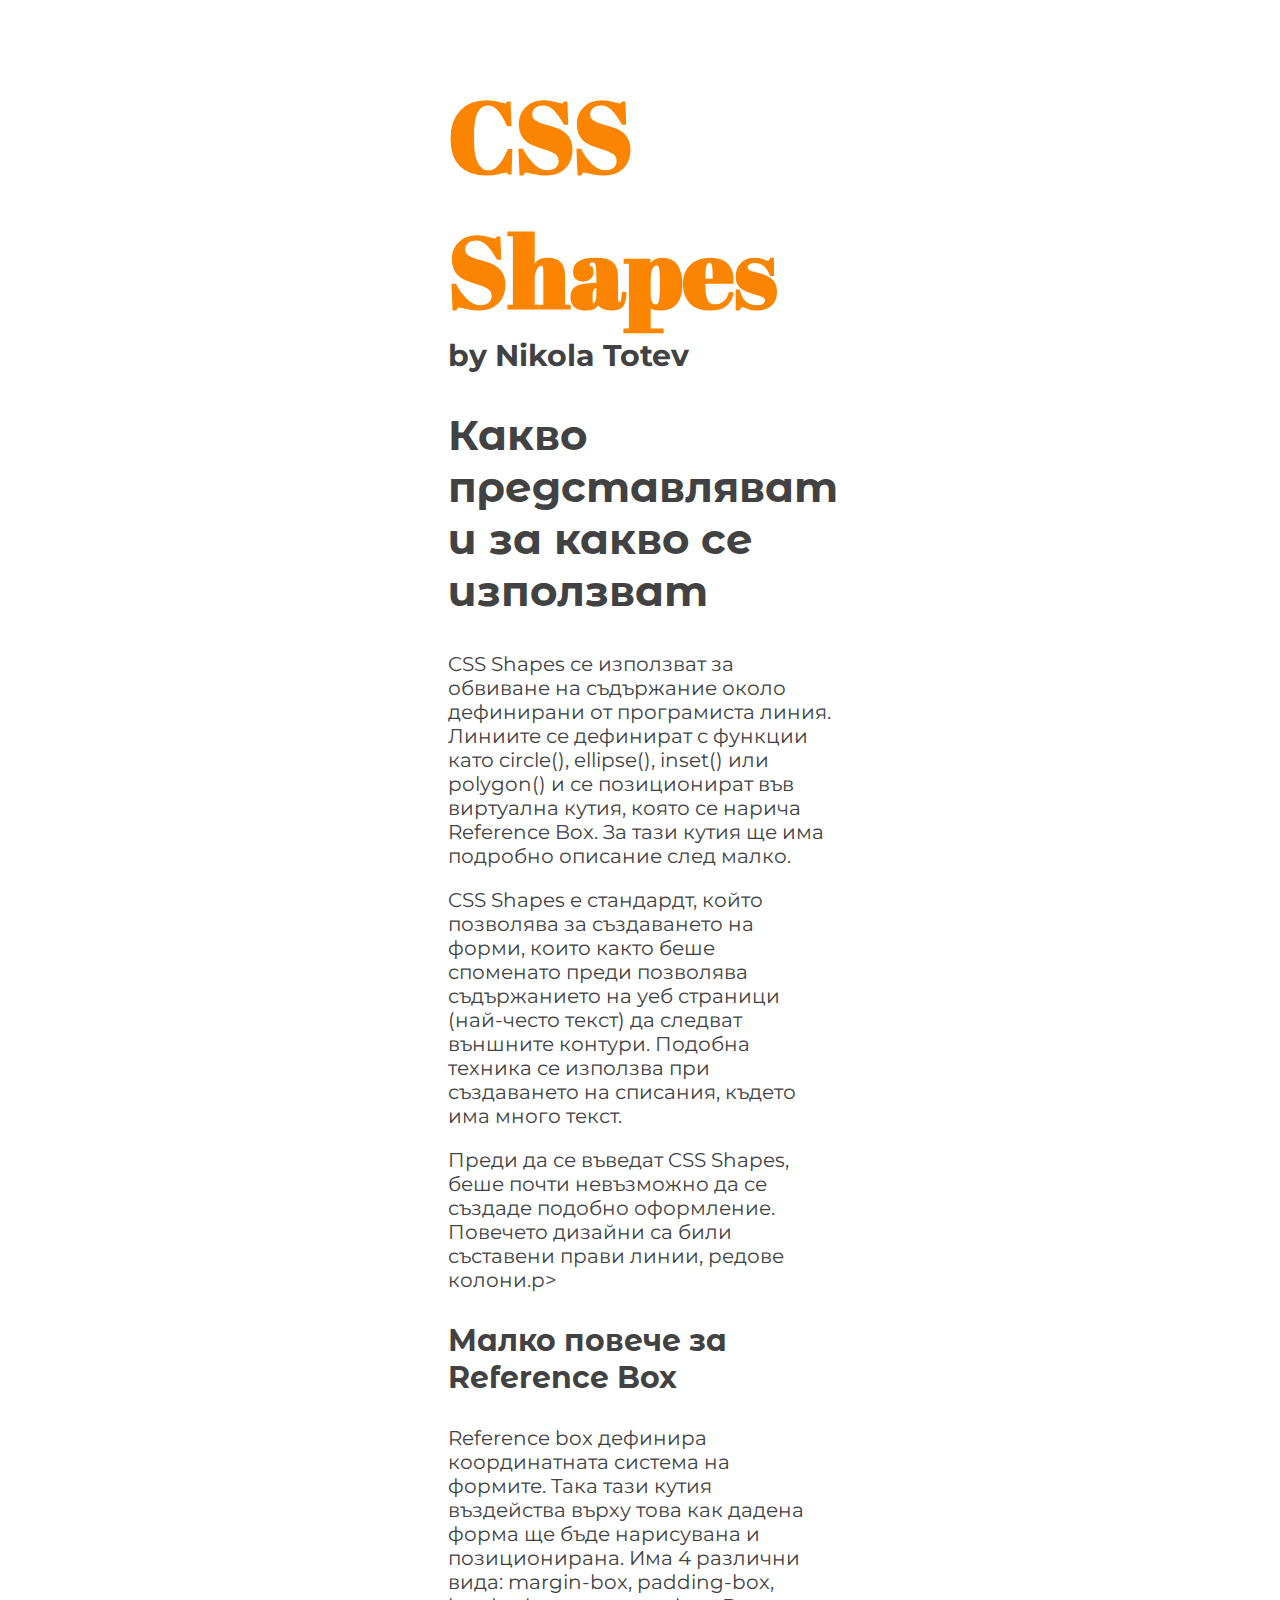
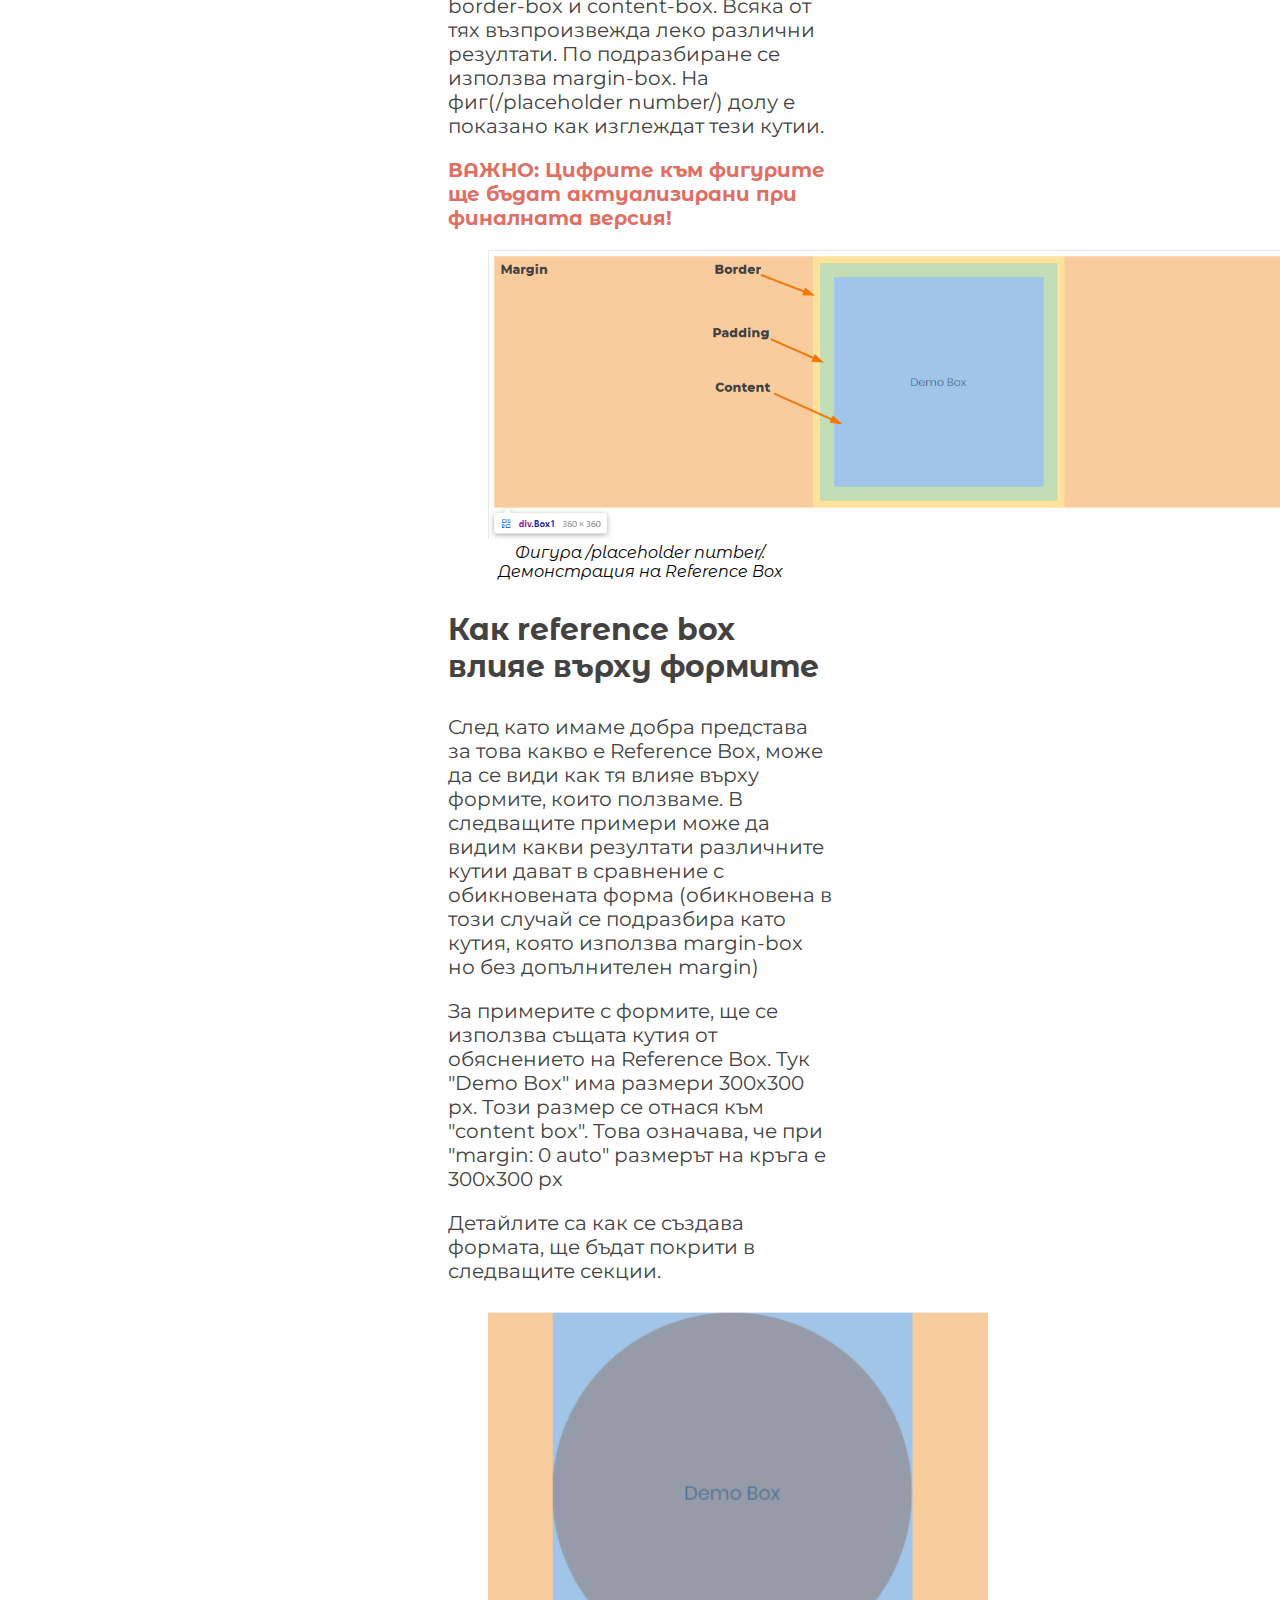
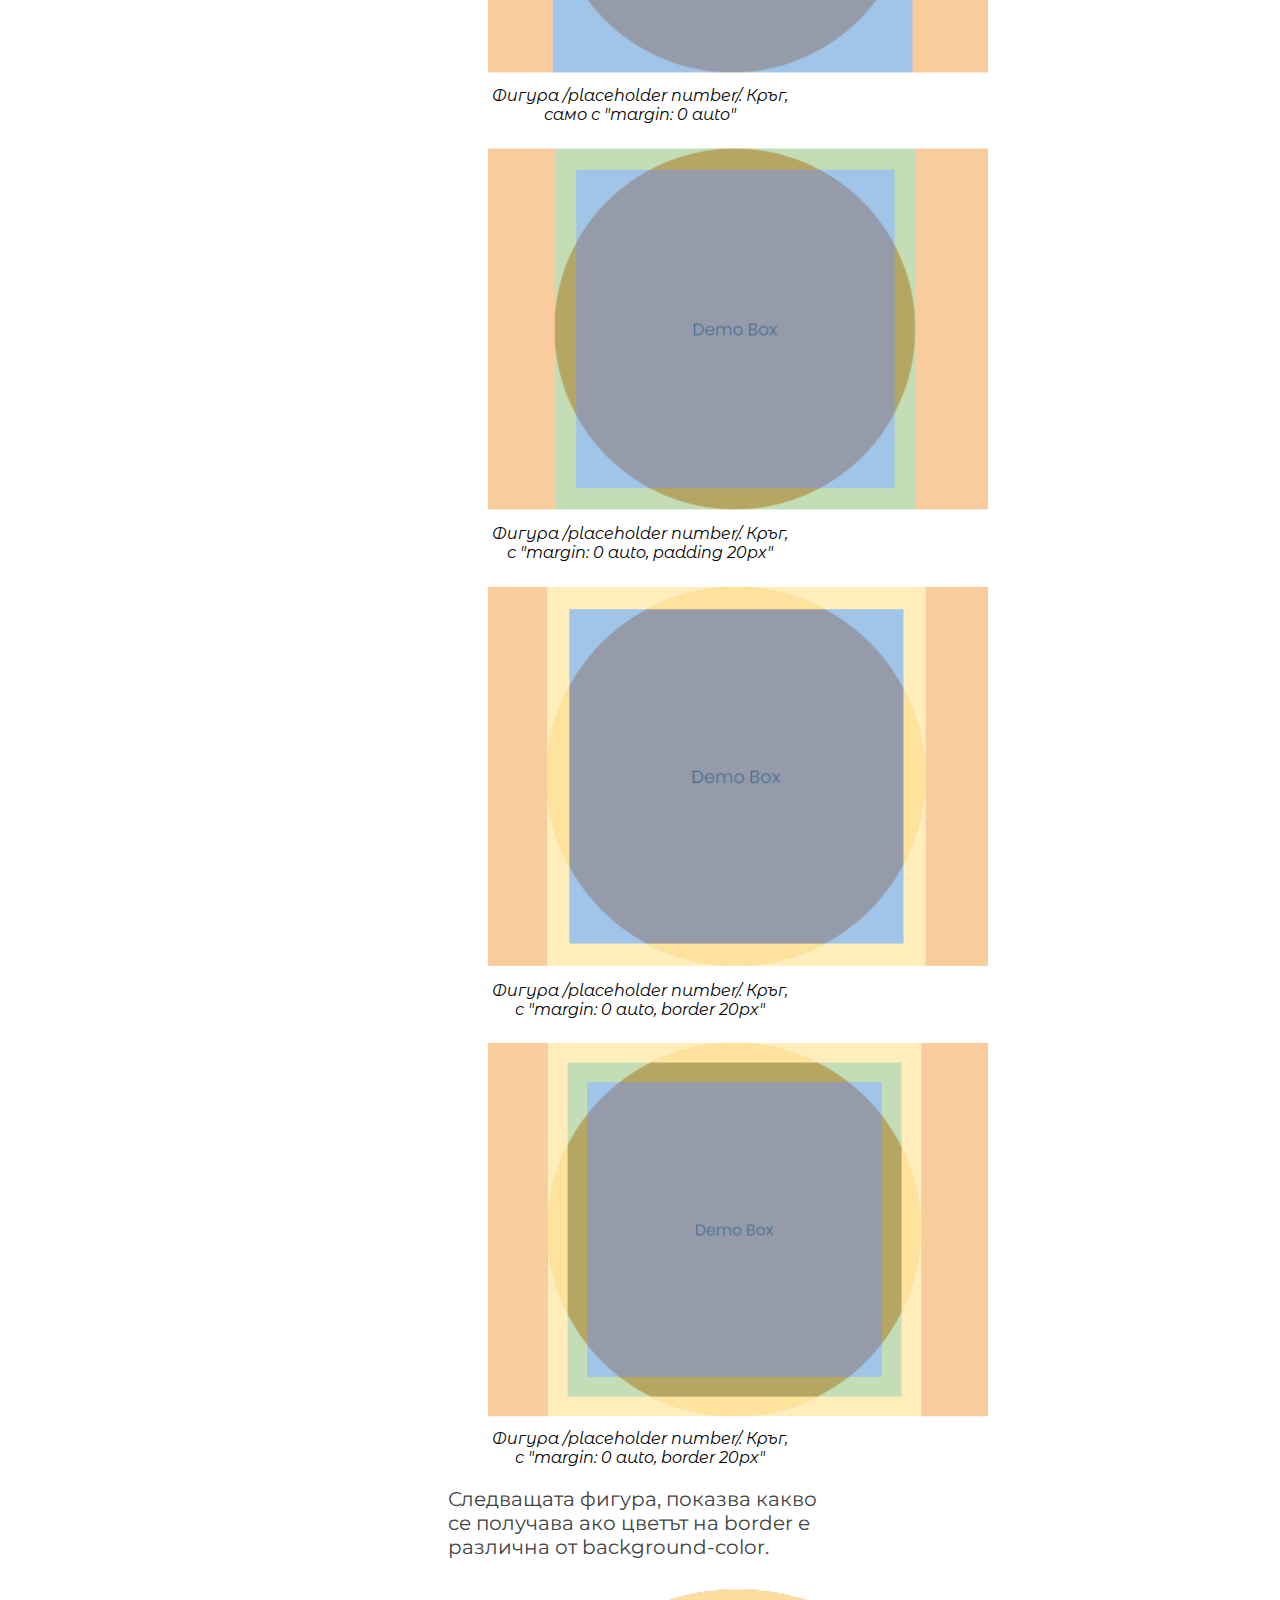
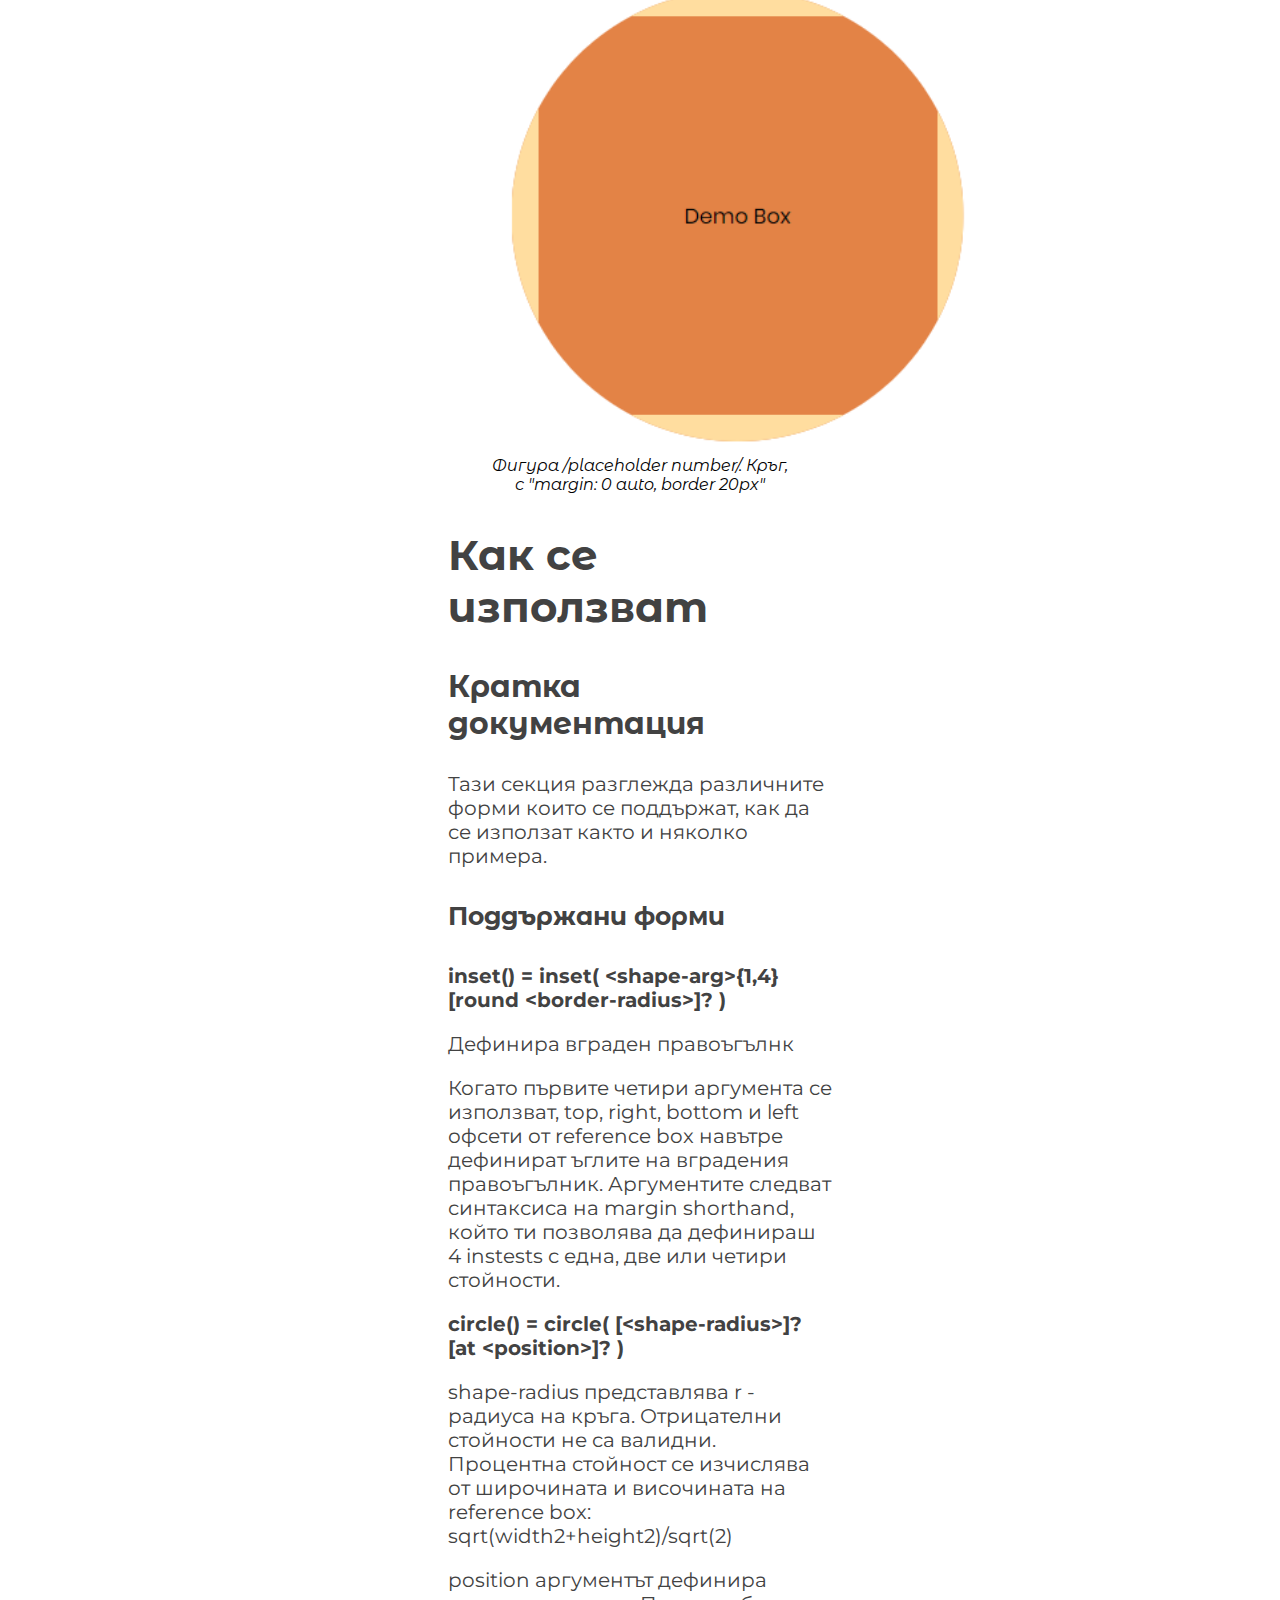
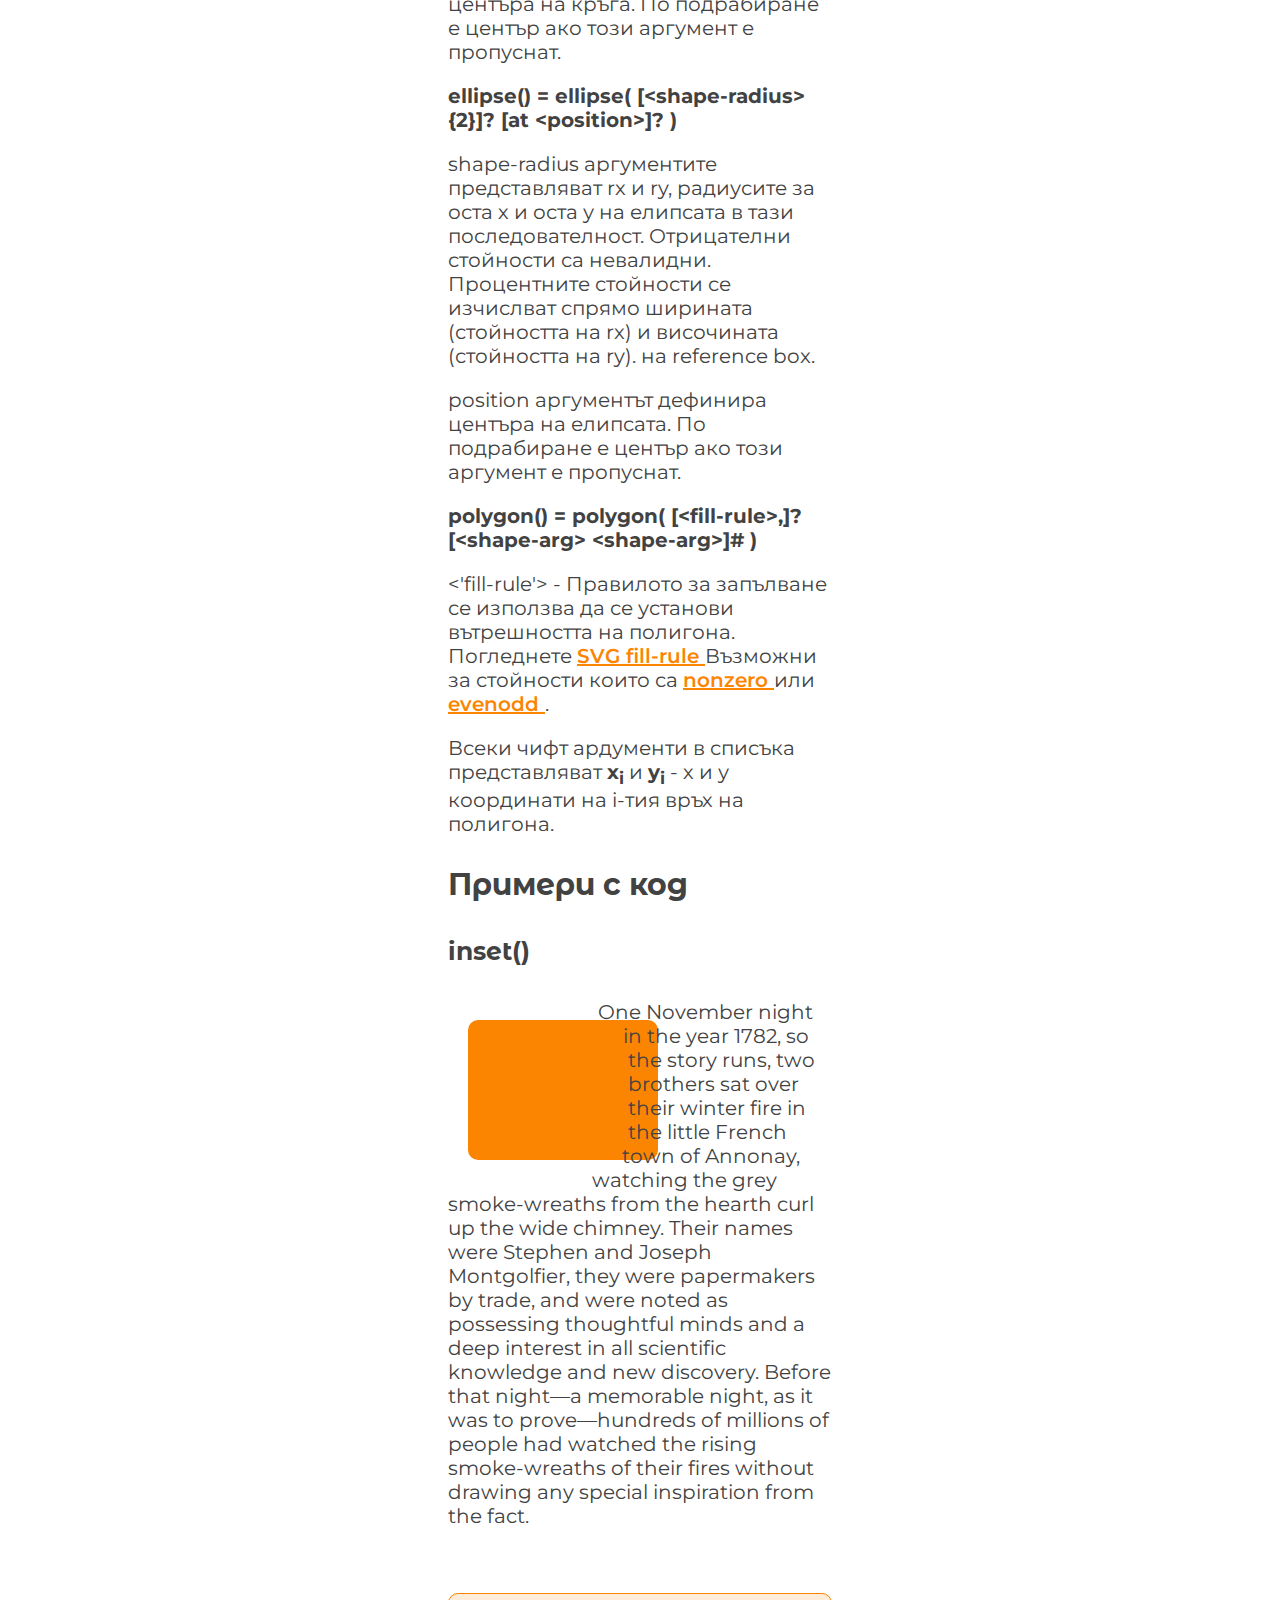
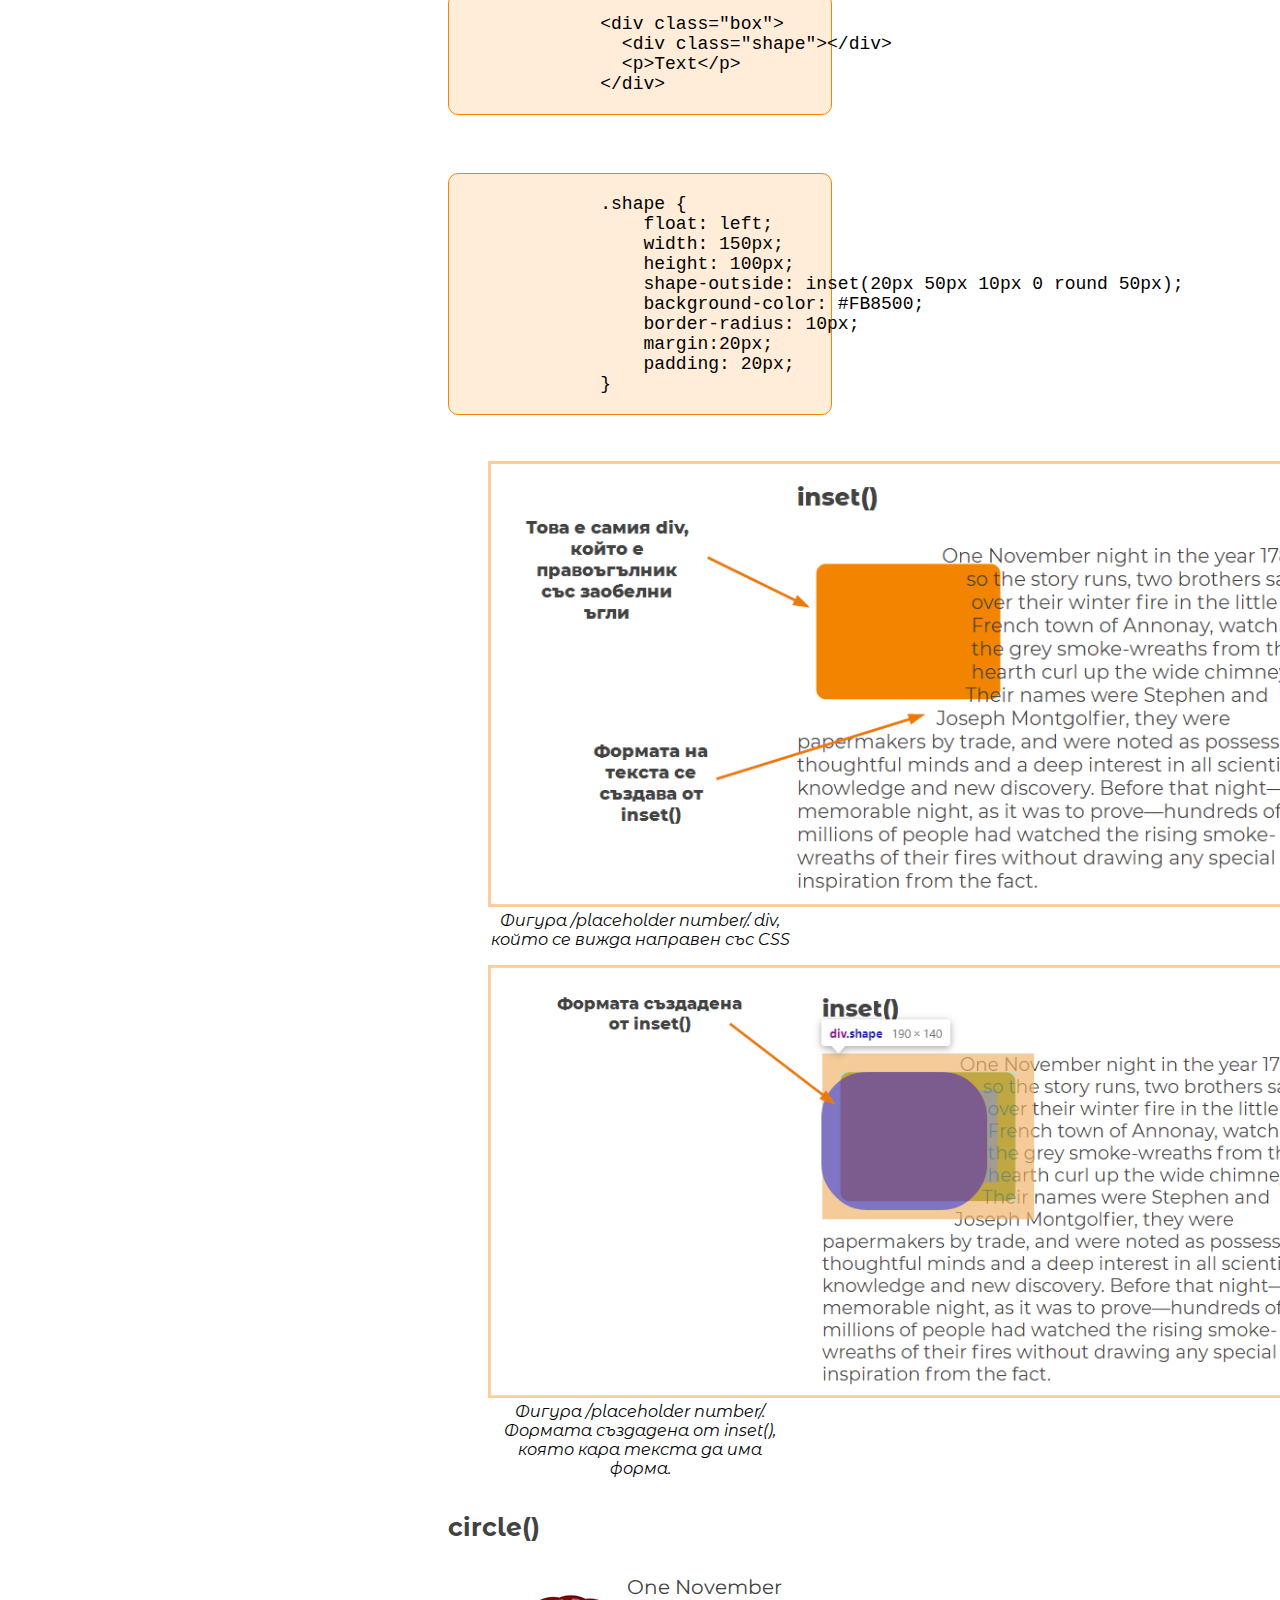
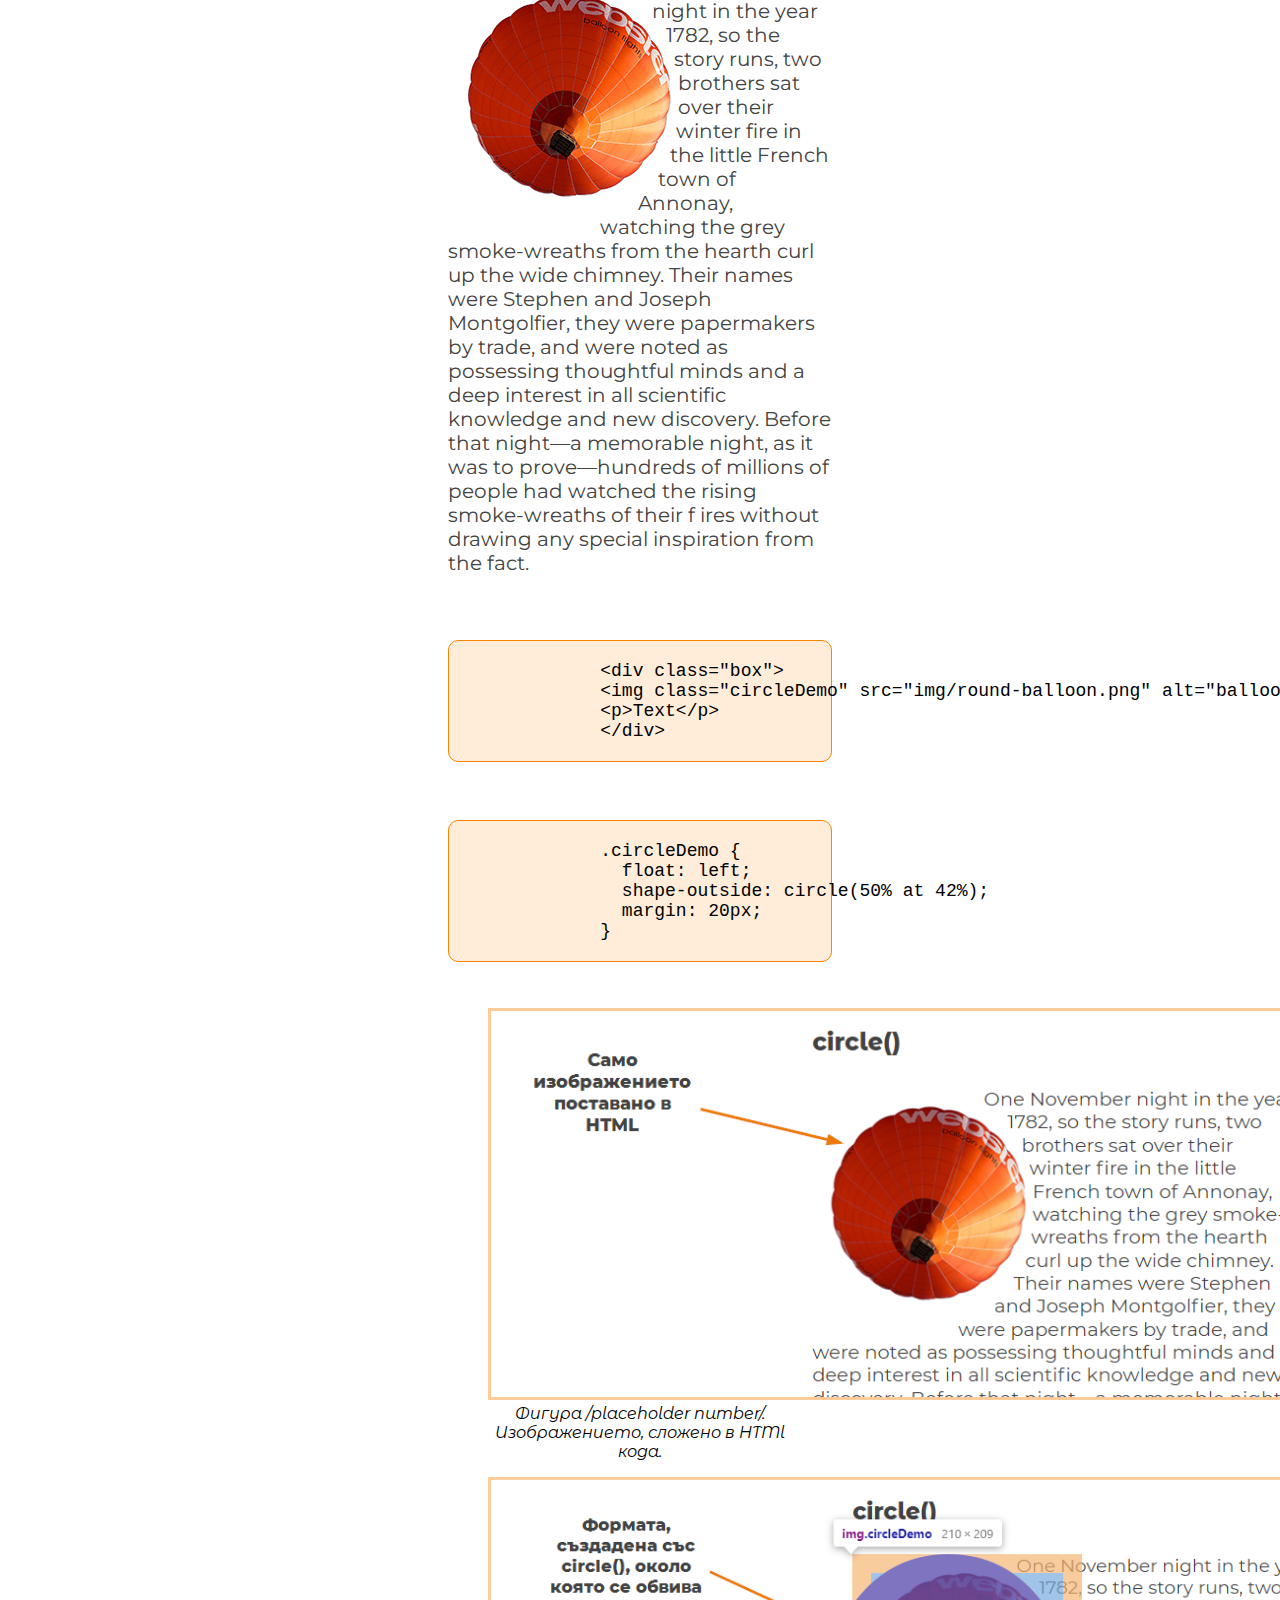
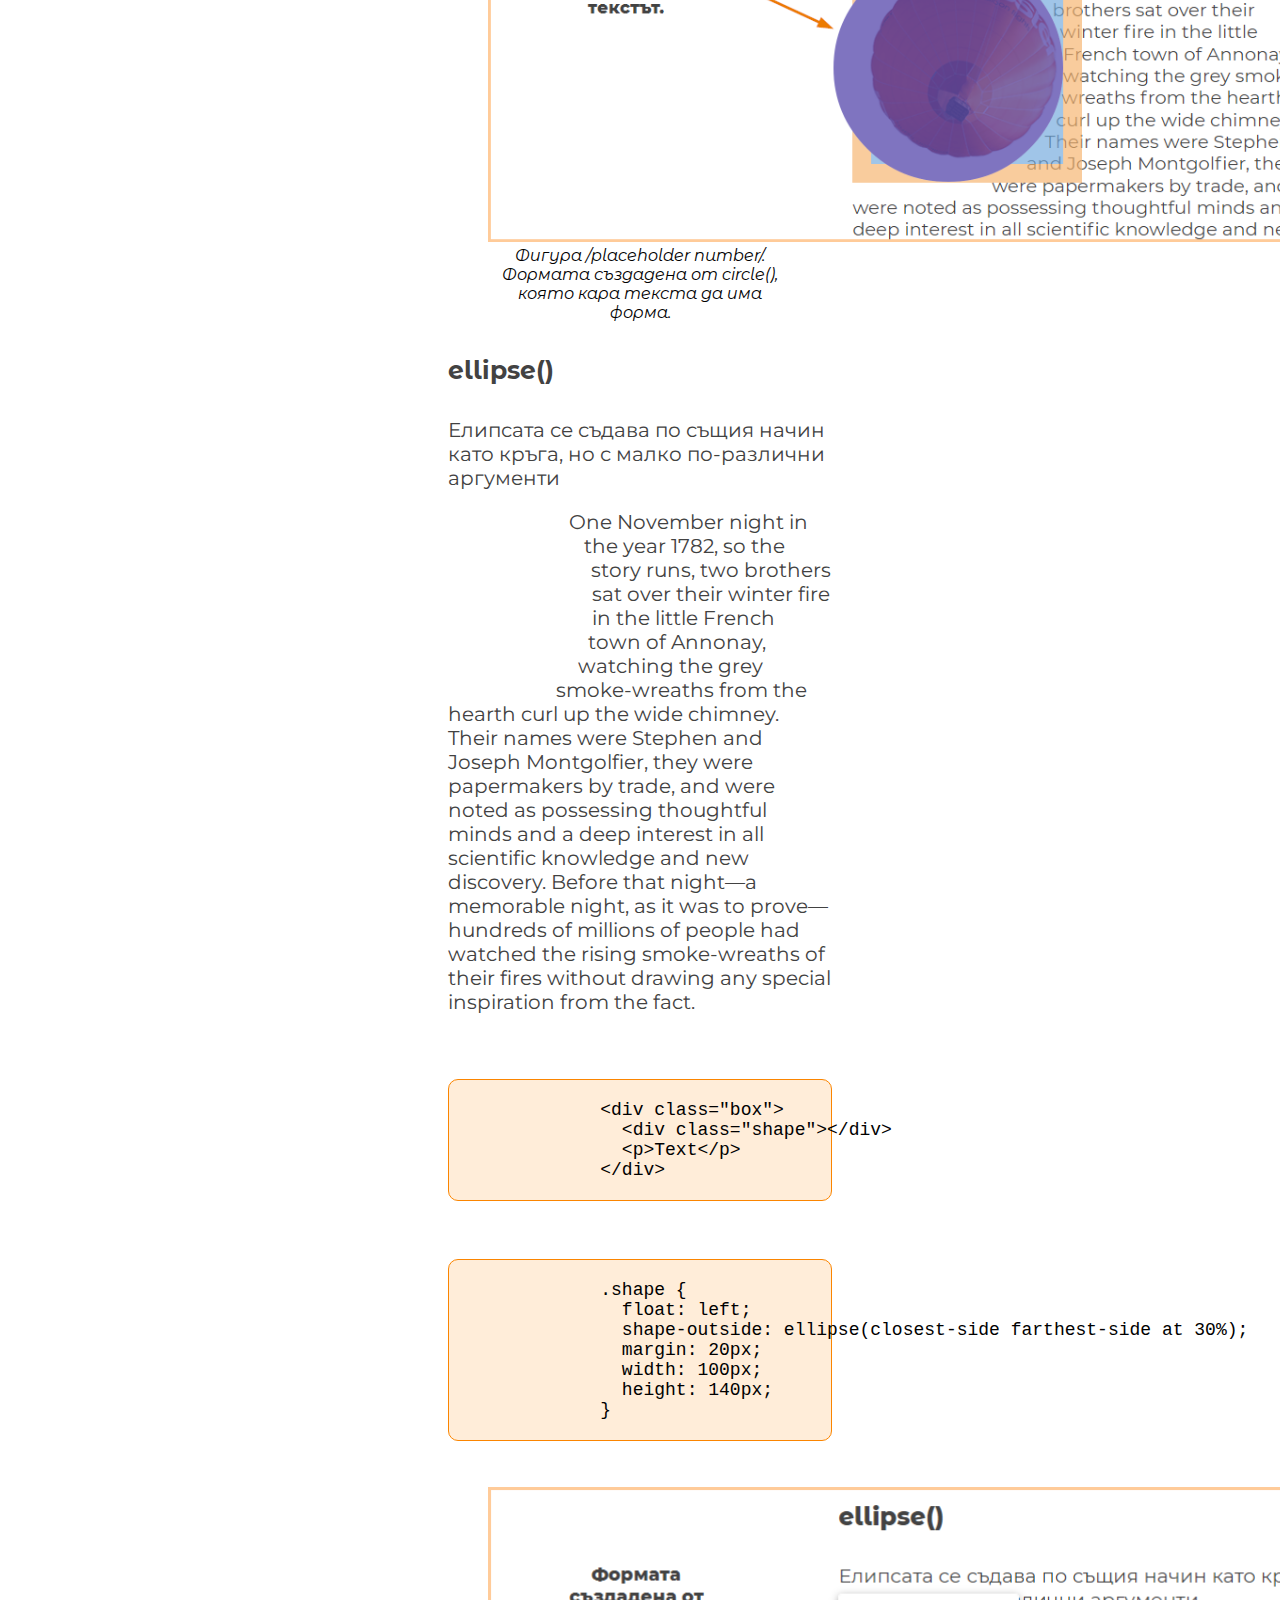
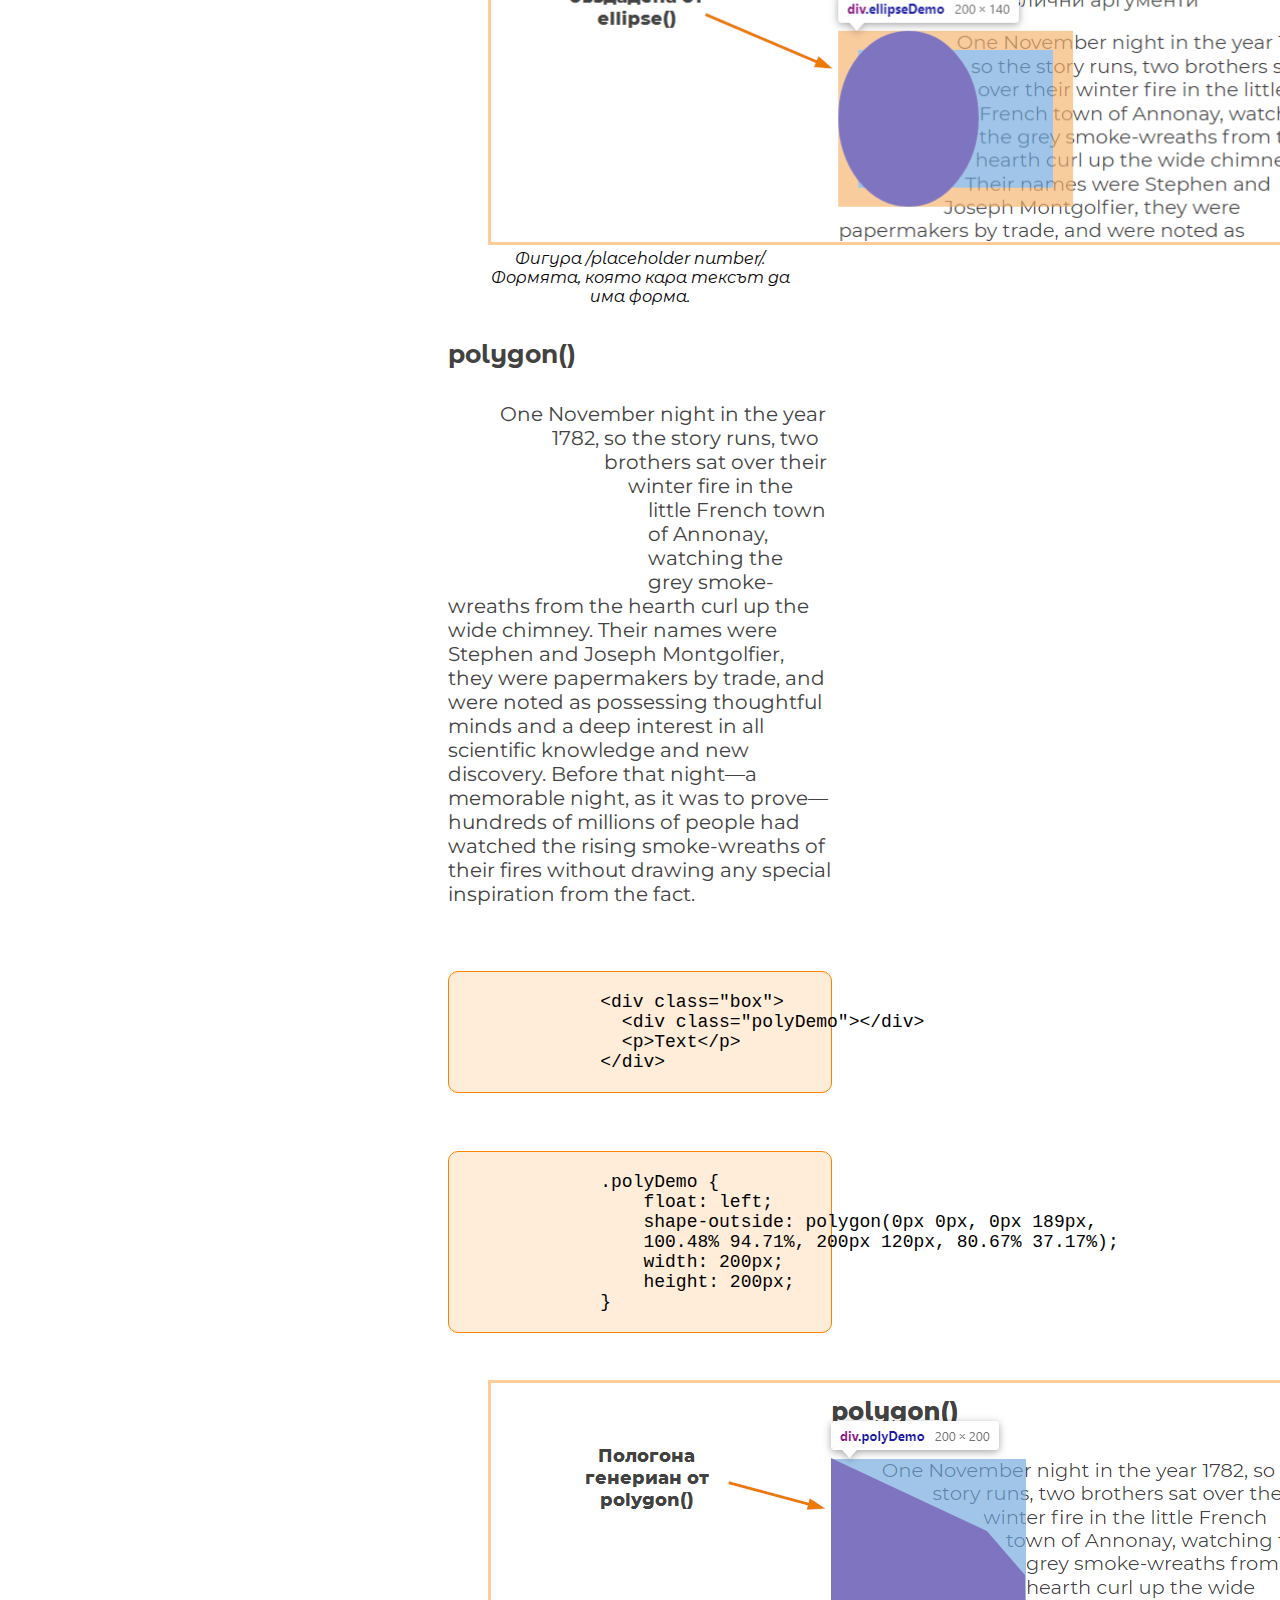
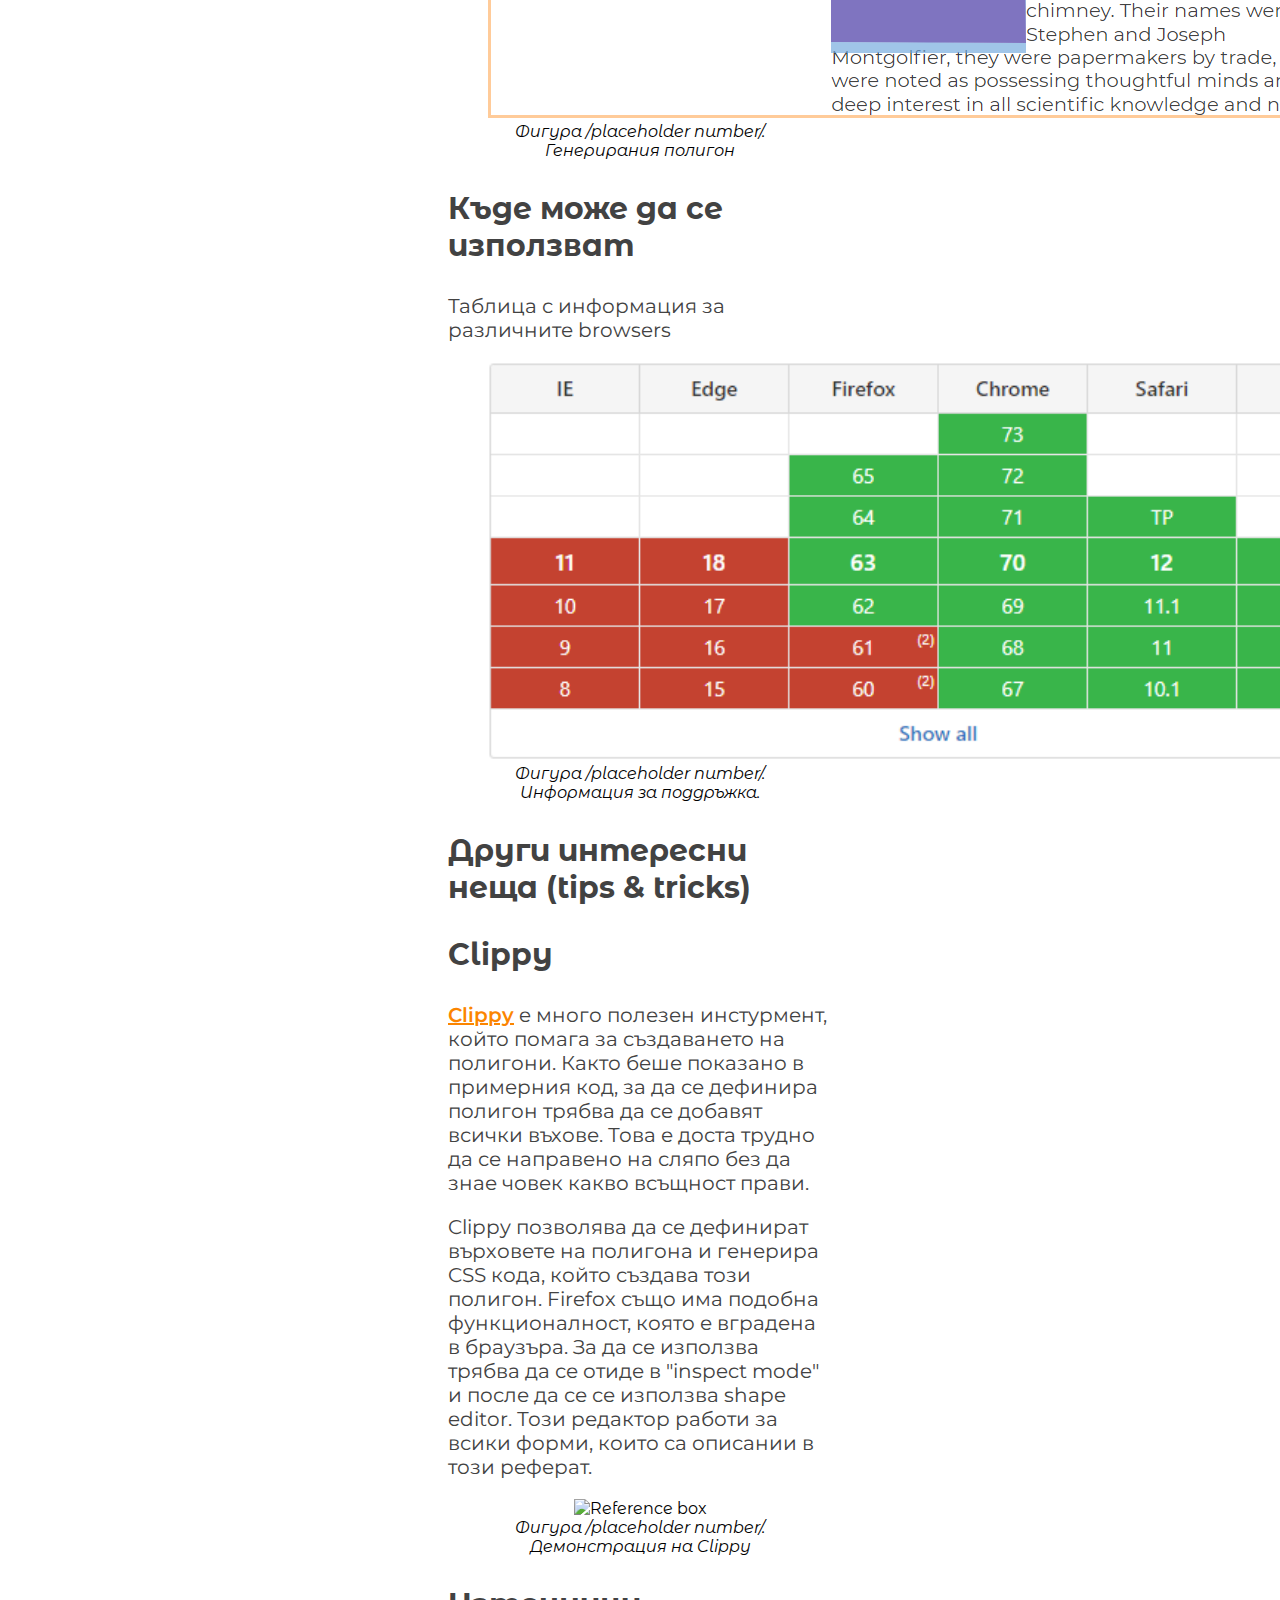
==== commit 56c285e8: "Project v2" ====
--- a/index.html
+++ b/index.html
@@ -22,22 +22,7 @@
         </h3>
       </section>
     </header>
-    <section>
-      <p class="warningMsg">За рецензентите:</p>
-      <p>Не съм сигурен защо мислите, че това е направено с bootstrap, но не е
-        може да отидете на Github линка под този параграф и да разгледате файловете.
-        Моля, преди да коментирате, уверете се, че знаете за какво говорите.
-      </p>
-      <a href="https://github.com/NikolaTotev/CSS_Shapes" target="_blank" rel="external noreferrer nofollow">
-        CSS Shapes Github </a>
-
-      <p>Снимките са подравнени, както трябва да бъде. И съм написал с червено, ще ги номерирам, когато съм ги сложил всичките снимки.
-      </p>
-      <p>
-        Съжалявам, че не съм получил конструктивна критика, ако някой друг чете това в момента, ще се радвам да чуя друго мнение, което е конструктивно.
-      </p>
-
-    </section>
+
     <section>
       <header>
         <h2>Какво представляват и за какво се използват</h2>
@@ -139,14 +124,14 @@
             These arguments follow the syntax of the margin shorthand,
             that let you set all four insets with one, two or four values. -->
 
-            <p>
-              Когато първите четири аргумента се използват, top, right, bottom и left офсети от
-              reference box навътре дефинират ъглите на вградения правоъгълник.
-              Аргументите следват синтаксиса на margin shorthand, който ти позволява да
-              дефинираш 4 instests  с една, две или четири стойности.
-            </p>
-
-              <!--The shape-radius argument represents r, the radius of the circle. Negative values are invalid.
+          <p>
+            Когато първите четири аргумента се използват, top, right, bottom и left офсети от
+            reference box навътре дефинират ъглите на вградения правоъгълник.
+            Аргументите следват синтаксиса на margin shorthand, който ти позволява да
+            дефинираш 4 instests с една, две или четири стойности.
+          </p>
+
+          <!--The shape-radius argument represents r, the radius of the circle. Negative values are invalid.
                A percentage value here is resolved from the used width and height of the reference box as
                 sqrt(width2+height2)/sqrt(2).
 
@@ -200,44 +185,182 @@
           <p>
             Всеки чифт ардументи в списъка представляват <strong>x<sub>i</sub></strong> и <strong>y<sub>i</sub></strong> - х и у координати на i-тия връх на полигона.
           </p>
-
-
-          <p>
-          &lt TODO &gt: Документация за това как се създават форми, като тези показани в предходните примерите.</br>
-
-
-
-          </p>
         </article>
 
         <header>
           <h3>Примери с код</h3>
         </header>
         <article>
-          <p>
-            &lt TODO &gt: Текст около форми (без снимка) </br>
-            &lt TODO &gt: Текст, под ъгъл и с градиент под същия ъгъл.</br>
-            &lt TODO &gt: Добавяне на пример със снимка, и форма, която да кара тексът да минава по контурите на снимката.</br>
-            &lt TODO &gt: Добавяне на пример с полигони.</br>
-          </p>
-        </article>
-
-        <header>
-          <h3>Интерактивно демо</h3>
-        </header>
-        <article>
-          <p>
-            &lt TODO &gt: Ще има някакви sliders, които да позволяват за промяна на формата
-            на някаква формичка.</br>
-
-            &lt TODO &gt: Мисля да добавя нещо което да показва градиент, който отново някак да може
-            да се променя.</br>
-
-            &lt TODO &gt: Ще има формичка с текст, който се увива около нея. Отново мисля да може да се
-            променя.</br>
-
-            &lt TODO &gt: Интерактивна версия на демото за reference Box</br>
-          </p>
+          <h4> inset() </h4>
+          <div class="box">
+            <div class="shape"></div>
+            <p>One November night in the year 1782, so the story runs, two brothers sat over their winter fire in the little French town of Annonay, watching the grey smoke-wreaths from the hearth curl up the wide chimney. Their names were Stephen
+              and Joseph Montgolfier, they were papermakers by trade, and were noted as possessing thoughtful minds and a deep interest in all scientific knowledge and new discovery. Before that night—a memorable night, as it was to prove—hundreds of
+              millions of people had watched the rising smoke-wreaths of their fires without drawing any special inspiration from the fact.</p>
+          </div>
+          <pre class="line-numbers">
+            <code class="language-markup">
+              &ltdiv class="box">
+                &ltdiv class="shape">&lt/div>
+                &ltp>Text&lt/p>
+              &lt/div>
+            </code>
+          </pre>
+
+          <pre class="line-numbers">
+            <code class="language-css">
+              .shape {
+                  float: left;
+                  width: 150px;
+                  height: 100px;
+                  shape-outside: inset(20px 50px 10px 0 round 50px);
+                  background-color: #FB8500;
+                  border-radius: 10px;
+                  margin:20px;
+                  padding: 20px;
+              }
+            </code>
+          </pre>
+          <figure>
+            <img src="img/VisibleDiv.png" alt="Reference box" width="850">
+            <figcaption id="fig1">Фигура /placeholder number/. div, който се вижда направен със CSS</figcaption>
+          </figure>
+          <figure>
+            <img src="img/inset.png" alt="Reference box" width="850">
+            <figcaption id="fig1">Фигура /placeholder number/. Формата създадена от inset(), която кара текста да има форма.</figcaption>
+          </figure>
+
+          <h4> circle() </h4>
+          <div class="box">
+            <img class="circleDemo" src="img/round-balloon.png" alt="balloon">
+            <p>One November night in the year 1782, so the story runs,
+              two brothers sat over their winter fire in the little French
+              town of Annonay, watching the grey smoke-wreaths from the hearth
+              curl up the wide chimney. Their names were Stephen
+              and Joseph Montgolfier, they were papermakers by trade, and
+              were noted as possessing thoughtful minds and a deep interest
+              in all scientific knowledge and new discovery. Before that
+              night—a memorable night, as it was to prove—hundreds of
+              millions of people had watched the rising smoke-wreaths of their f
+              ires without drawing any special inspiration from the fact.</p>
+          </div>
+
+          <p>
+
+          </p>
+          <pre class="line-numbers">
+            <code class="language-markup">
+              &ltdiv class="box">
+              &ltimg class="circleDemo" src="img/round-balloon.png" alt="balloon">
+              &ltp>Text&lt/p>
+              &lt/div>
+            </code>
+          </pre>
+
+          <pre class="line-numbers">
+            <code class="language-css">
+              .circleDemo {
+                float: left;
+                shape-outside: circle(50% at 42%);
+                margin: 20px;
+              }
+            </code>
+          </pre>
+
+          <figure>
+            <img src="img/imgOnly.png" alt="Reference box" width="850">
+            <figcaption id="fig1">Фигура /placeholder number/. Изображението, сложено в HTMl кода. </figcaption>
+          </figure>
+          <figure>
+            <img src="img/circle.png" alt="Reference box" width="850">
+            <figcaption id="fig1">Фигура /placeholder number/. Формата създадена от circle(), която кара текста да има форма.</figcaption>
+          </figure>
+
+          <h4>ellipse()</h4>
+          <p>Елипсата се съдава по същия начин като кръга, но с малко по-различни аргументи </p>
+
+          <div class="box">
+            <div class="ellipseDemo"></div>
+            <p>One November night in the year 1782,
+              so the story runs, two brothers sat over their
+              winter fire in the little French town of Annonay,
+              watching the grey smoke-wreaths from the hearth curl
+              up the wide chimney. Their names were Stephen
+              and Joseph Montgolfier, they were papermakers by trade,
+              and were noted as possessing thoughtful minds and a deep
+              interest in all scientific knowledge and new discovery.
+              Before that night—a memorable night, as it was to prove—hundreds of
+              millions of people had watched the rising smoke-wreaths of
+              their fires without drawing any special inspiration from the fact.</p>
+          </div>
+
+
+          <pre class="line-numbers">
+            <code class="language-markup">
+              &ltdiv class="box">
+                &ltdiv class="shape">&lt/div>
+                &ltp>Text&lt/p>
+              &lt/div>
+            </code>
+          </pre>
+
+          <pre class="line-numbers">
+            <code class="language-css">
+              .shape {
+                float: left;
+                shape-outside: ellipse(closest-side farthest-side at 30%);
+                margin: 20px;
+                width: 100px;
+                height: 140px;
+              }
+            </code>
+          </pre>
+
+          <figure>
+            <img src="img/ellipse.png" alt="Reference box" width="850">
+            <figcaption id="fig1">Фигура /placeholder number/. Формята, която кара тексът да има форма. </figcaption>
+          </figure>
+
+          <h4>polygon()</h4>
+          <div class="box">
+            <div class="polyDemo"></div>
+            <p>One November night in the year 1782, so the story runs,
+              two brothers sat over their winter fire in the little
+              French town of Annonay, watching the grey smoke-wreaths
+              from the hearth curl up the wide chimney. Their names were
+              Stephen and Joseph Montgolfier, they were papermakers by trade,
+              and were noted as possessing thoughtful minds and a deep interest
+              in all scientific knowledge and new discovery. Before that night—a
+              memorable night, as it was to prove—hundreds of millions of people had
+              watched the rising smoke-wreaths of their fires without drawing any special
+              inspiration from the fact.</p>
+          </div>
+
+          <pre class="line-numbers">
+            <code class="language-markup">
+              &ltdiv class="box">
+                &ltdiv class="polyDemo">&lt/div>
+                &ltp>Text&lt/p>
+              &lt/div>
+            </code>
+          </pre>
+
+          <pre class="line-numbers">
+            <code class="language-css">
+              .polyDemo {
+                  float: left;
+                  shape-outside: polygon(0px 0px, 0px 189px,
+                  100.48% 94.71%, 200px 120px, 80.67% 37.17%);
+                  width: 200px;
+                  height: 200px;
+              }
+            </code>
+          </pre>
+
+          <figure>
+            <img src="img/polygon.png" alt="Reference box" width="850">
+            <figcaption id="fig1">Фигура /placeholder number/. Генерирания полигон </figcaption>
+          </figure>
         </article>
 
         <header>
@@ -255,11 +378,24 @@
           <h3>Други интересни неща (tips & tricks)</h3>
         </header>
         <article>
-          <p>
-            &lt TODO &gt: Да се намерят някакви по-интересни и нетипични приложения.</br>
-            &lt TODO &gt: Да се покаже как може да се правят полигони с онлайн инструмент Clippy. </br>
-            &lt TODO &gt: Да се намерят tips & tricks свързани с темата.</br>
-          </p>
+          <h3>Clippy</h3>
+          <p>
+            <a href="https://bennettfeely.com/clippy/">Clippy</a> e много полезен инстурмент, който помага за създаването на полигони. Както беше показано в
+            примерния код, за да се дефинира полигон трябва да се добавят всички въхове. Това е доста трудно да се направено
+            на сляпо без да знае човек какво всъщност прави.
+          </p>
+          <p>
+            Clippy позволява да се дефинират върховете на полигона и генерира CSS кода, който създава този полигон.
+            Firefox също има подобна функционалност, която е вградена
+            в браузъра. За да се използва трябва да се отиде в "inspect mode" и после да се се
+            използва shape editor.
+            Този редактор работи за всики форми, които са
+            описании в този реферат.
+          </p>
+          <figure>
+            <img src="img/clippy.png" alt="Reference box" width="950">
+            <figcaption id="fig1">Фигура /placeholder number/. Демонстрация на Clippy</figcaption>
+          </figure>
         </article>
 
         <header>
@@ -298,6 +434,14 @@
             <a href="https://tympanus.net/codrops/2018/11/29/an-introduction-to-css-shapes/" target="_blank" rel="external noreferrer nofollow">
               CSS Shapes introduction </a> | tympanus.net, въведени в CSS Shapes </cite></br>
 
+          <cite class="reference">[9]
+            <a href="https://www.w3.org/TR/css-shapes-1/#supported-basic-shapes" target="_blank" rel="external noreferrer nofollow">
+              More CSS Shapes documentation </a> | w3.org, документация за CSS Shapes </cite></br>
+
+          <cite class="reference">[10]
+            <a href="https://drafts.csswg.org/css-shapes/" target="_blank" rel="external noreferrer nofollow">
+              More CSS Shapes documentation </a> | drafts.csswg.org, документация за аргументите, които се приемат от различните функции </cite></br>
+
         </article>
       </article>
     </section>
--- a/css/styling.css
+++ b/css/styling.css
@@ -30,12 +30,57 @@
   color: #424242;
 }
 
-
 .warningMsg
 {
   color: #DF7066;
   font-weight: bold;
   font-family: 'Montserrat Alternates', sans-serif;
+}
+
+.shape {
+    float: left;
+    width: 150px;
+    height: 100px;
+    shape-outside: inset(20px 50px 10px 0 round 50px);
+    background-color: #FB8500;
+    border-radius: 10px;
+    margin:20px;
+    padding: 20px;
+}
+
+pre code {
+  background-color: #FFEDD9;
+  border: 1px solid #FB8500;
+  border-radius: 10px;
+  display: block;
+  font-size: 18px;
+
+  text-align: left;
+}
+
+.circleDemo {
+  float: left;
+  shape-outside: circle(50% at 42%);
+  margin: 20px;
+}
+
+.ellipseDemo {
+    float: left;
+    shape-outside: ellipse(closest-side farthest-side at 30%);
+    margin: 20px;
+    width: 200px;
+    height: 140px;
+}
+
+.polyDemo {
+    float: left;
+    shape-outside: polygon(0px 0px, 0px 189px, 100.48% 94.71%, 200px 120px, 80.67% 37.17%);
+    width: 200px;
+    height: 200px;
+}
+
+.box{
+  margin-bottom: 50px;
 }
 
 p {
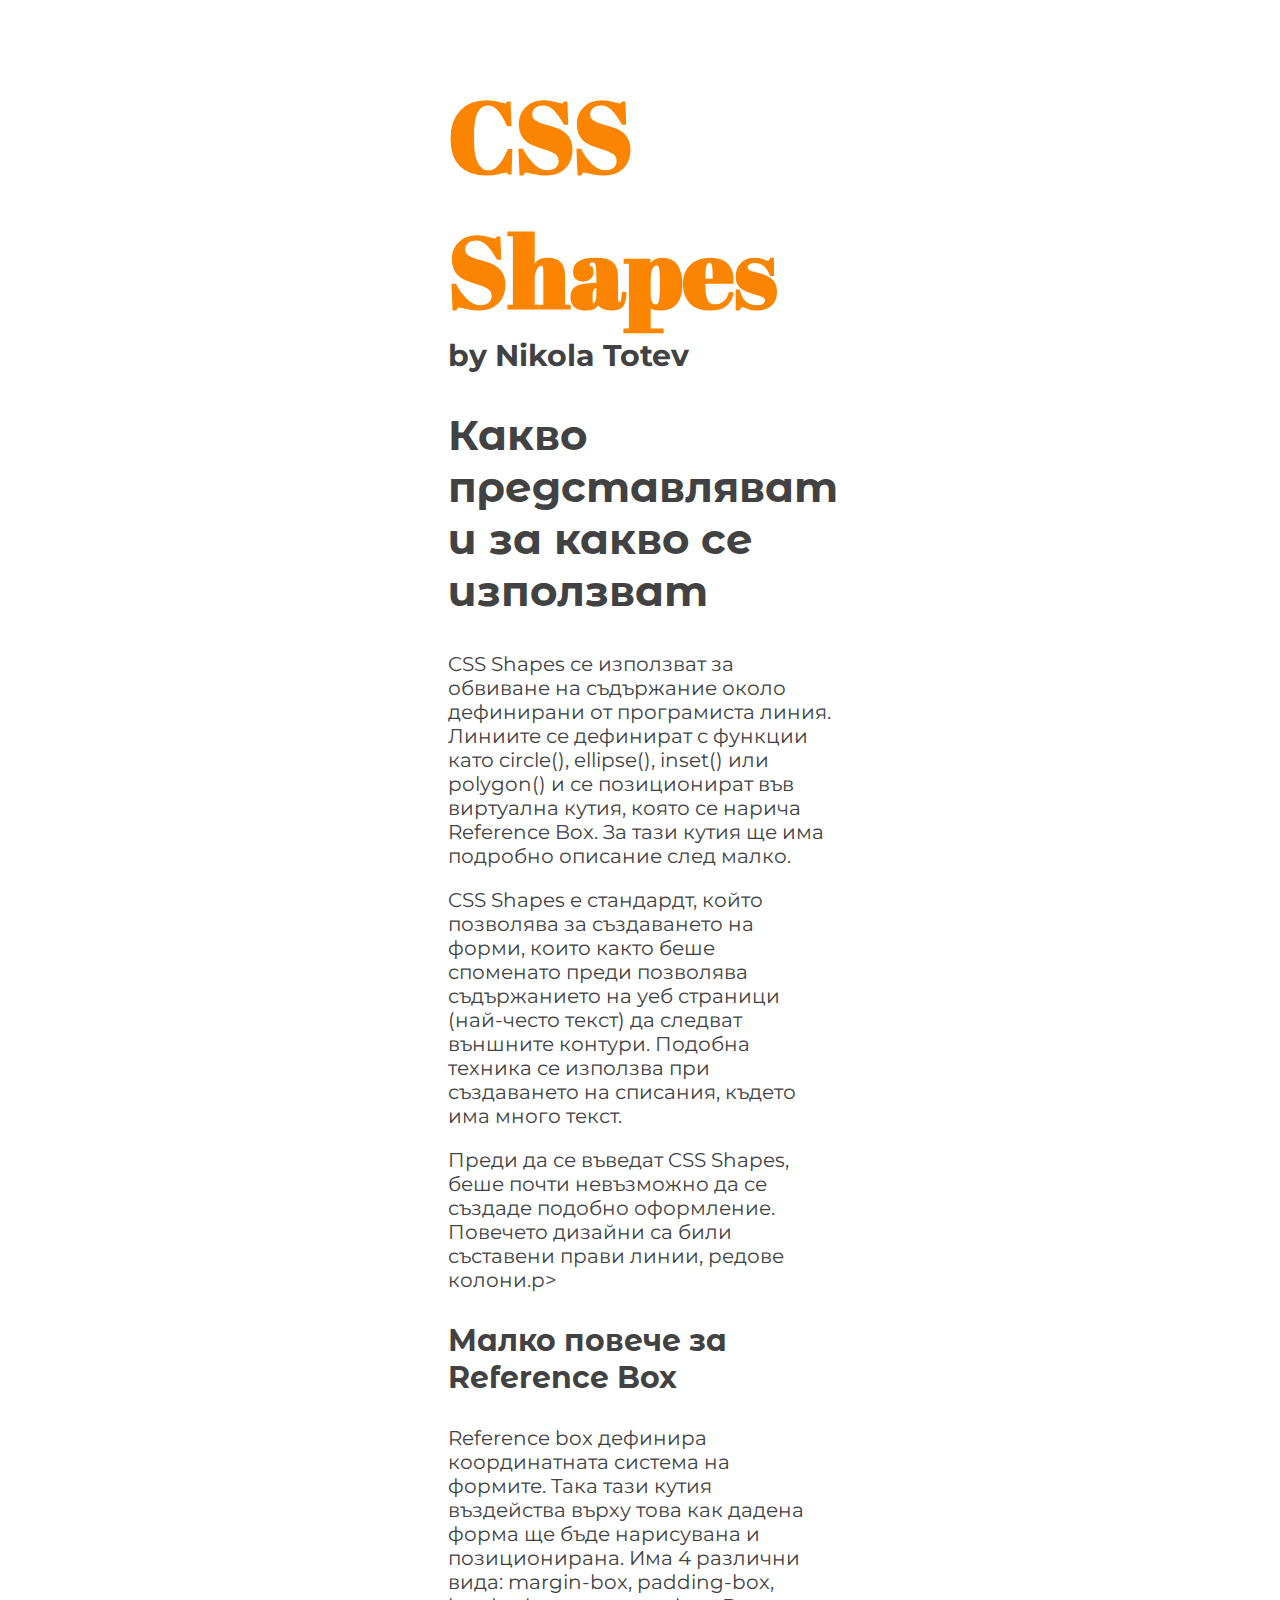
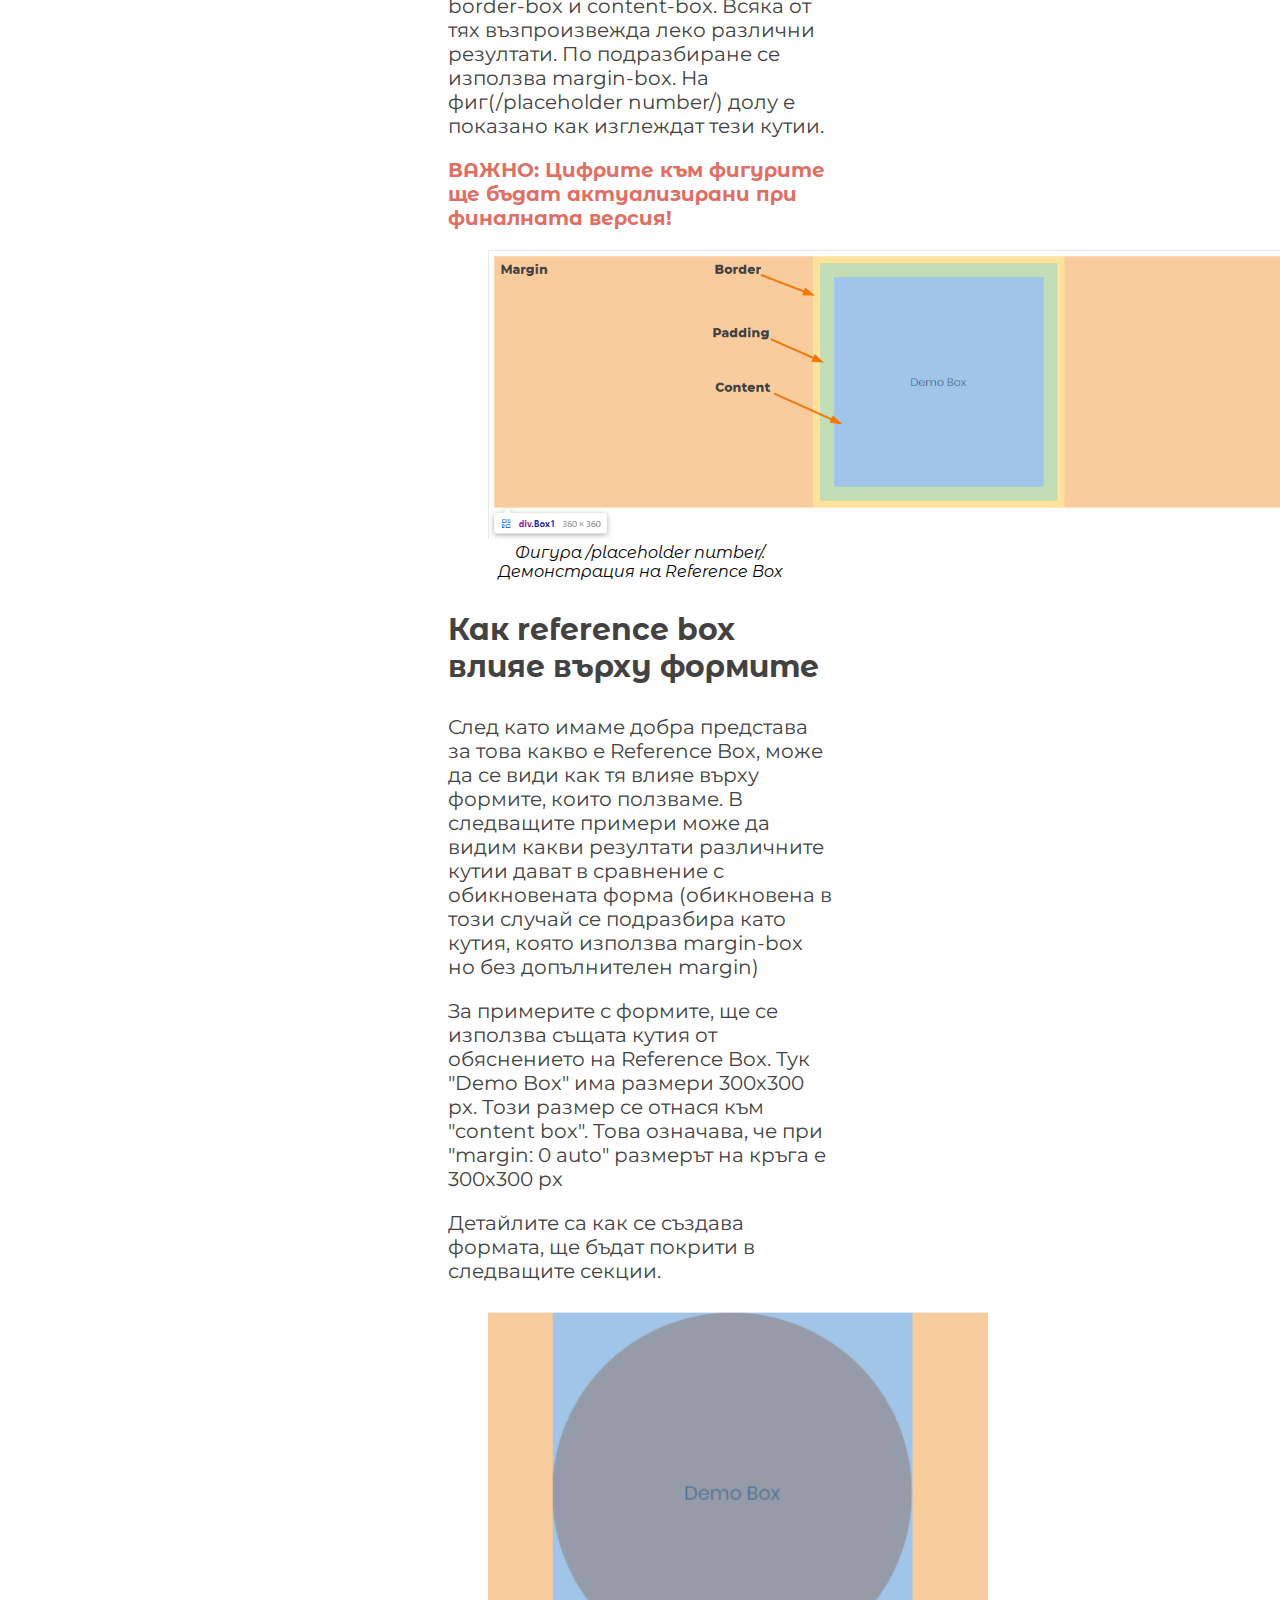
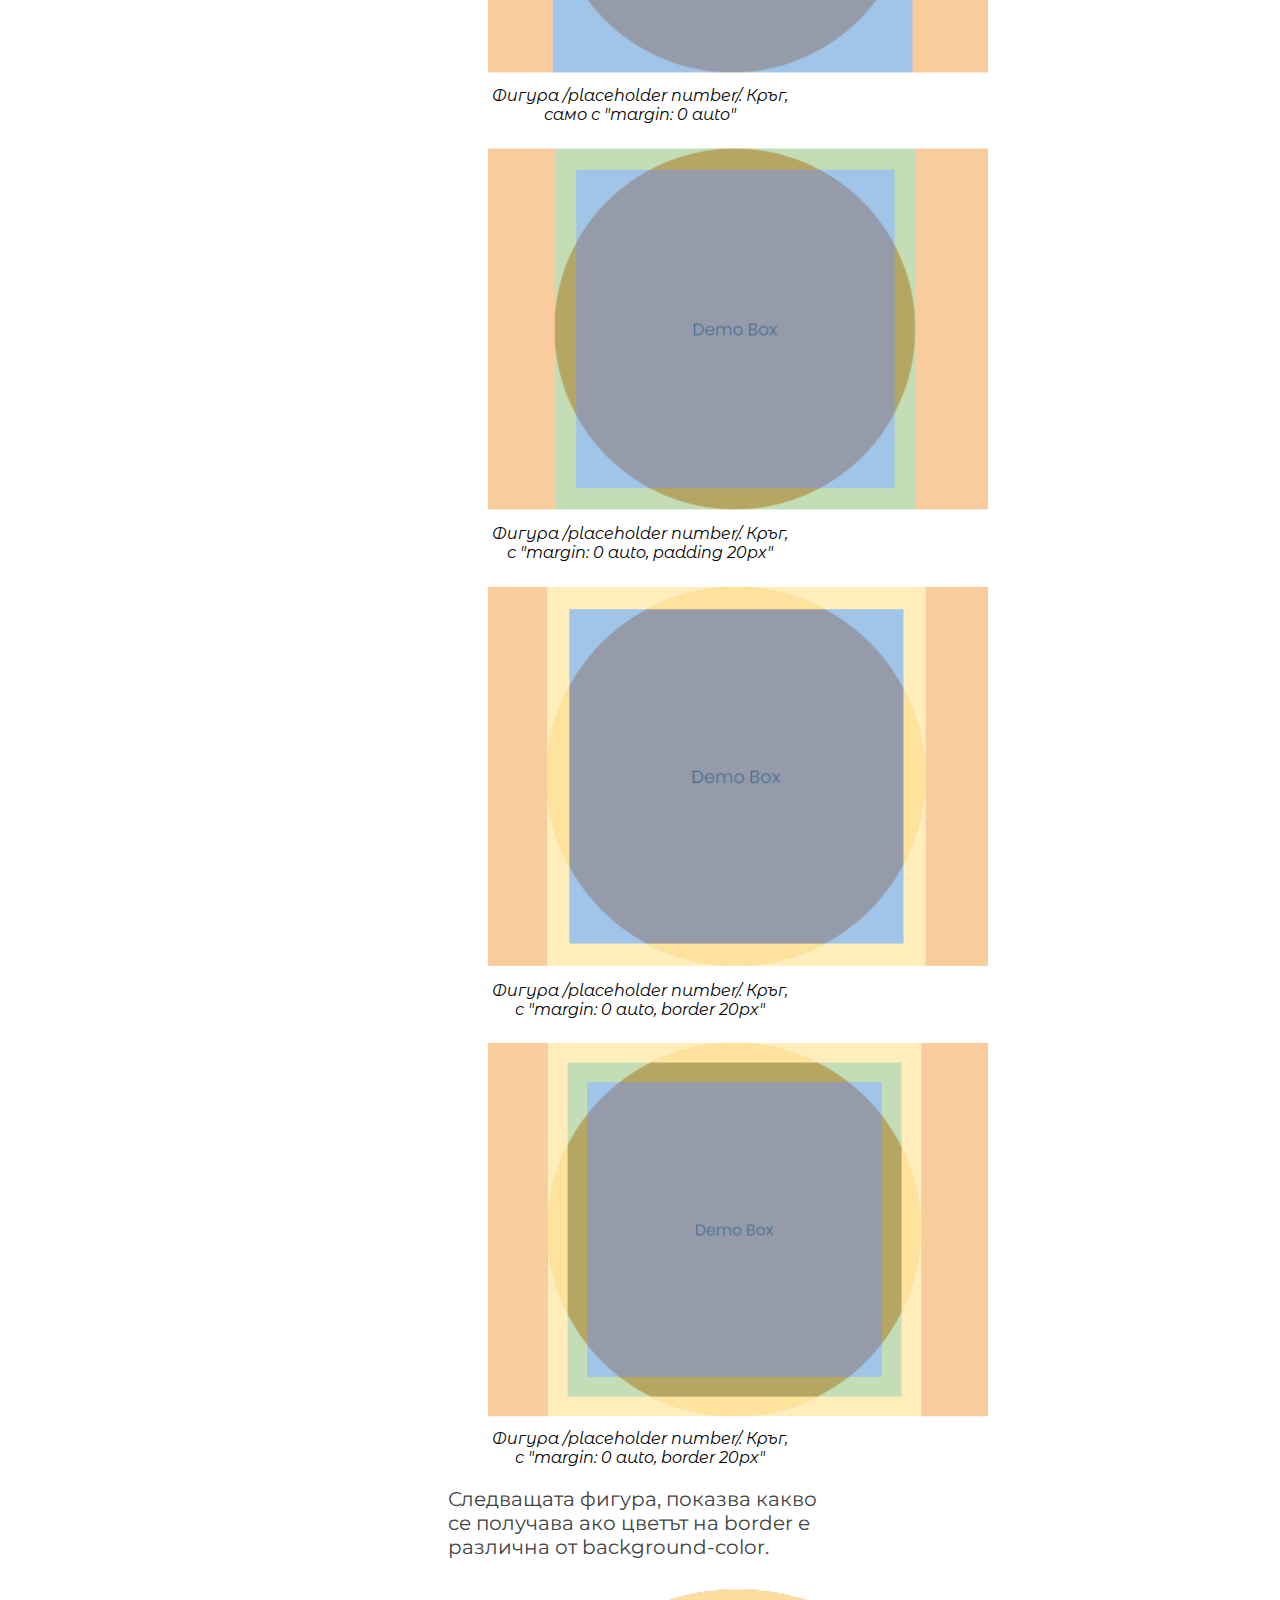
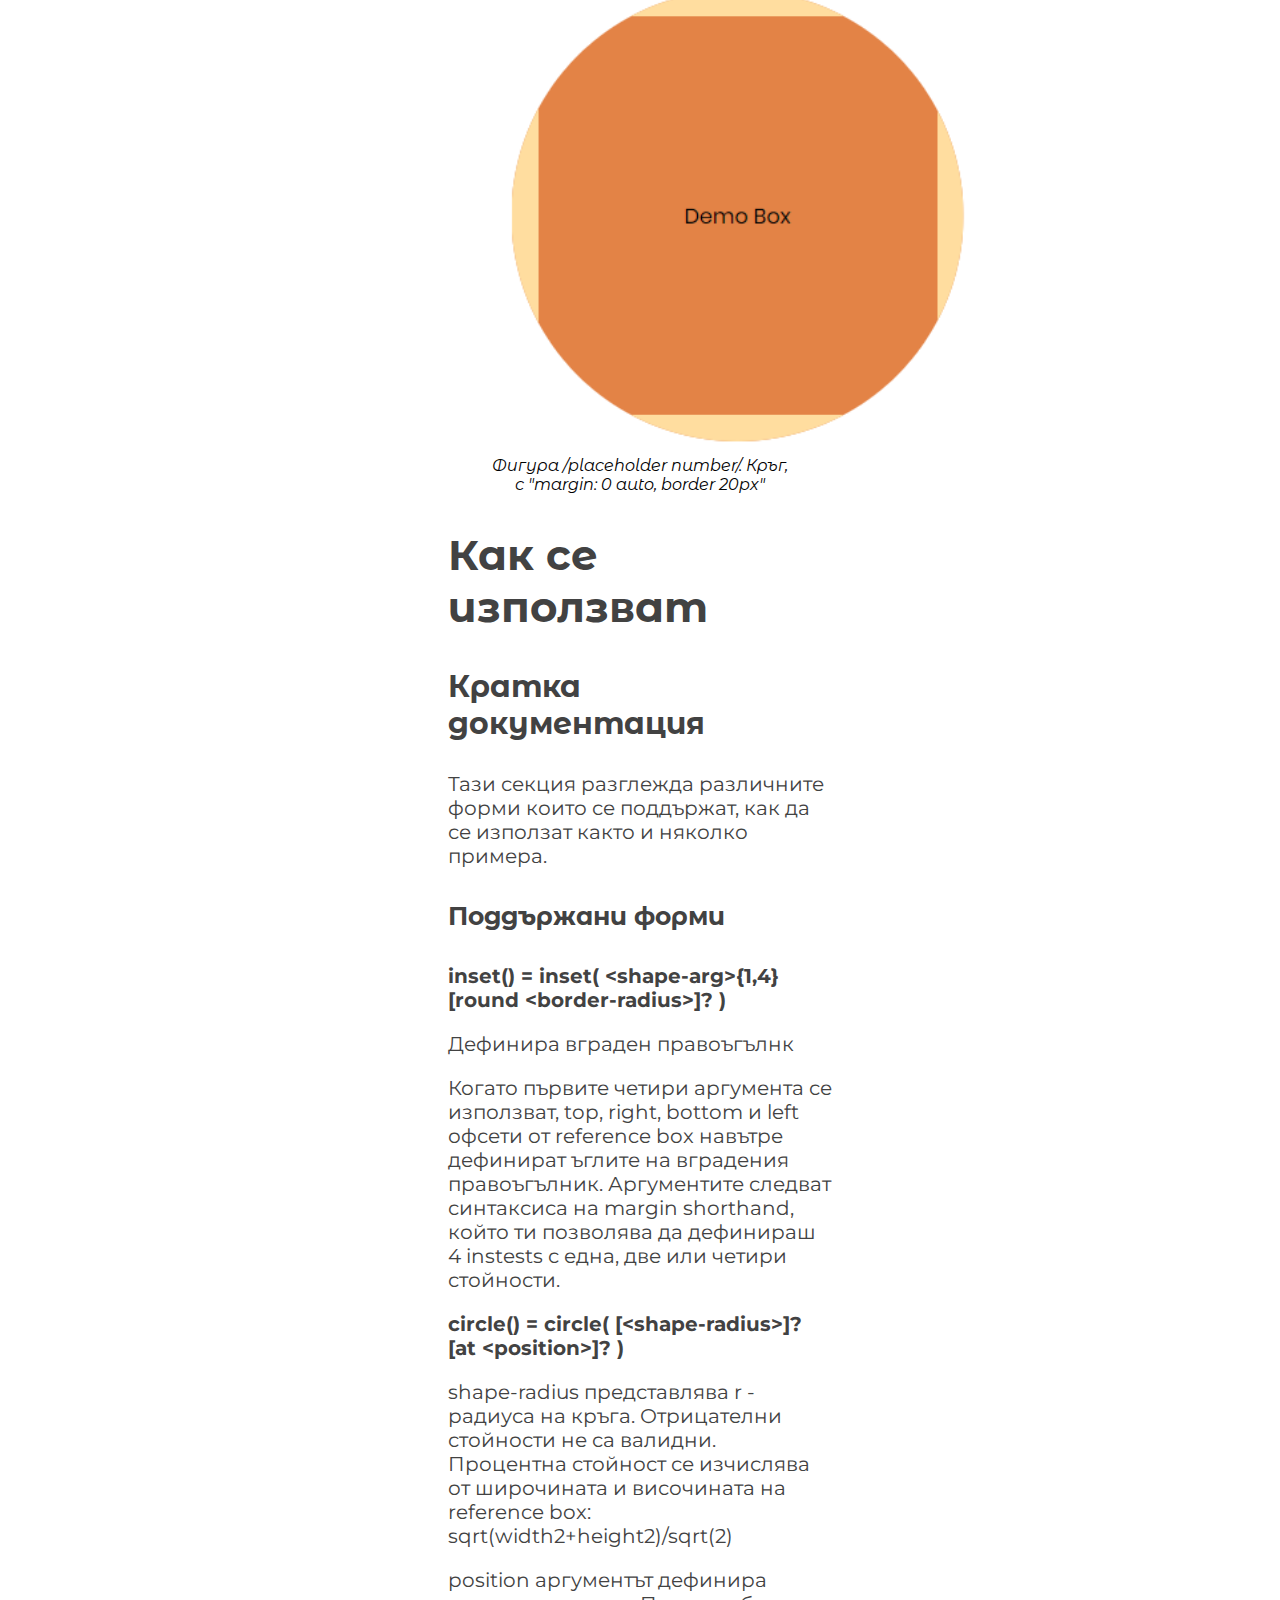
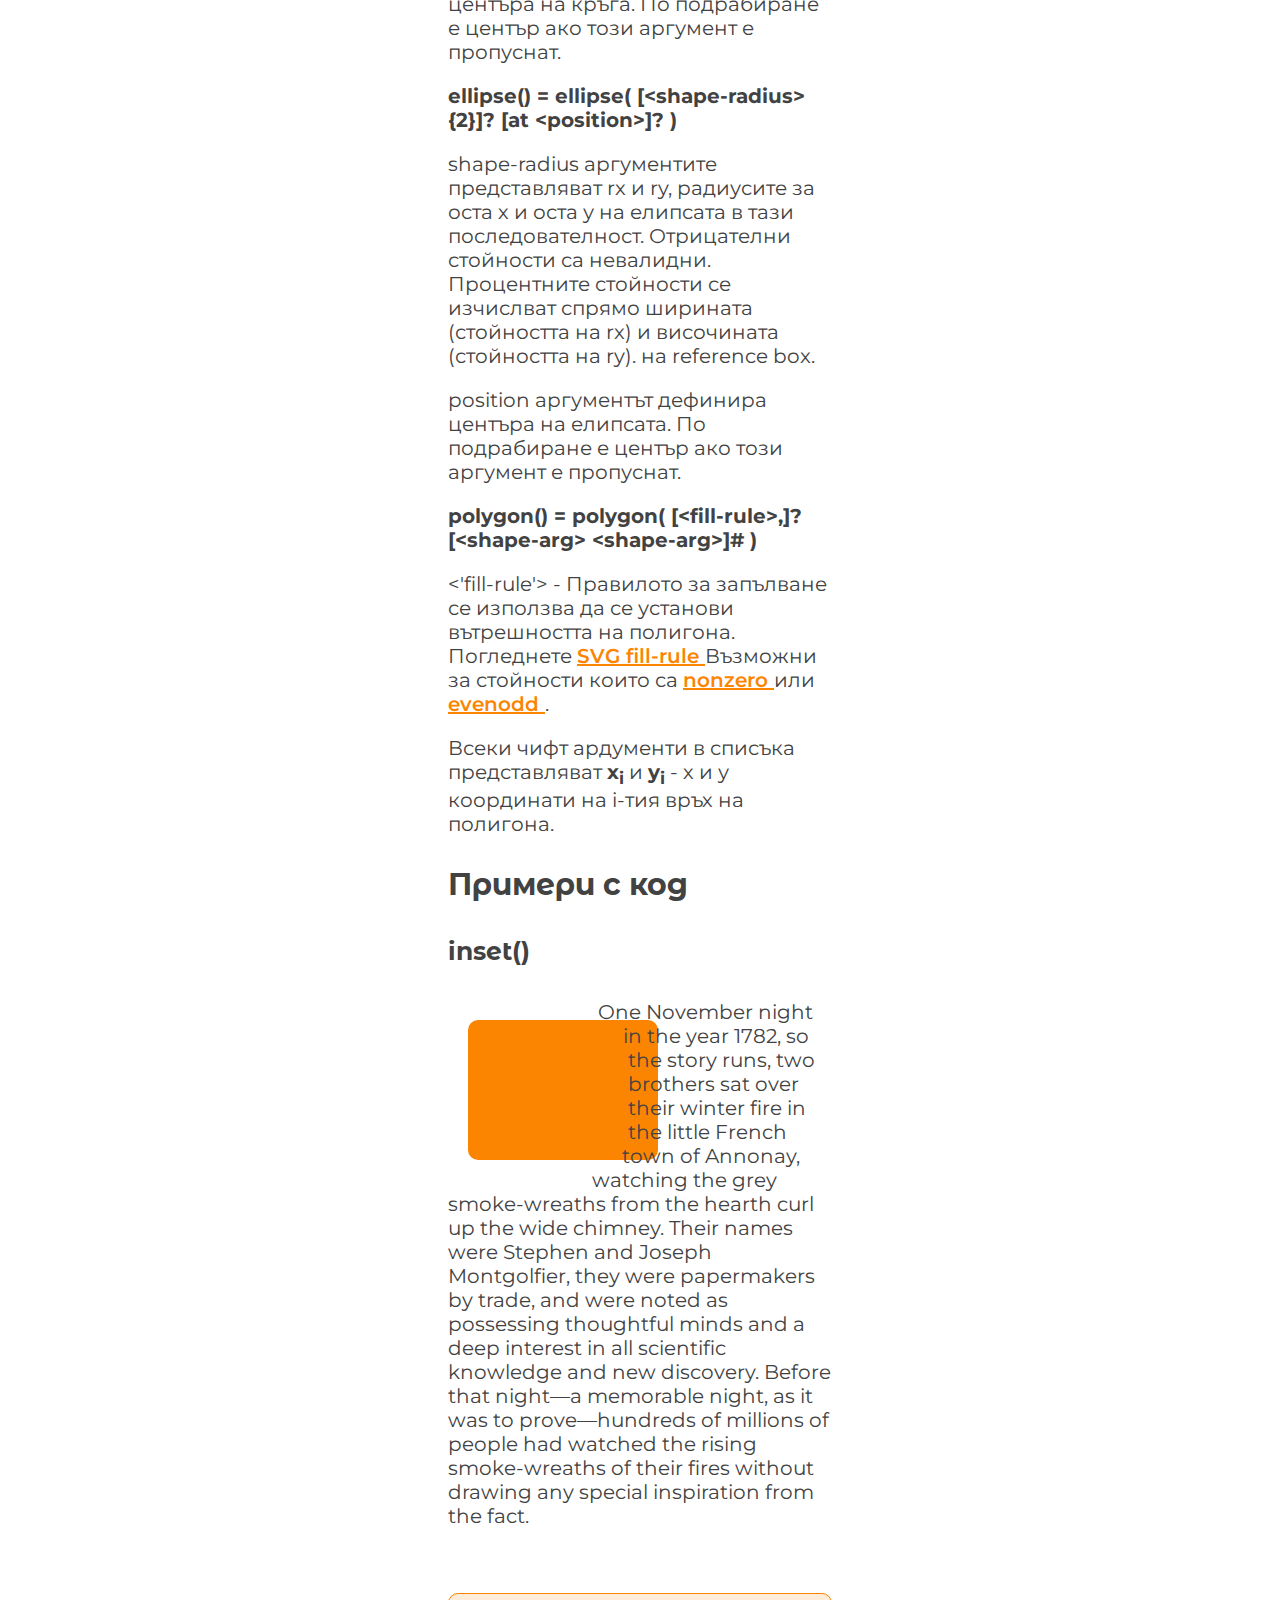
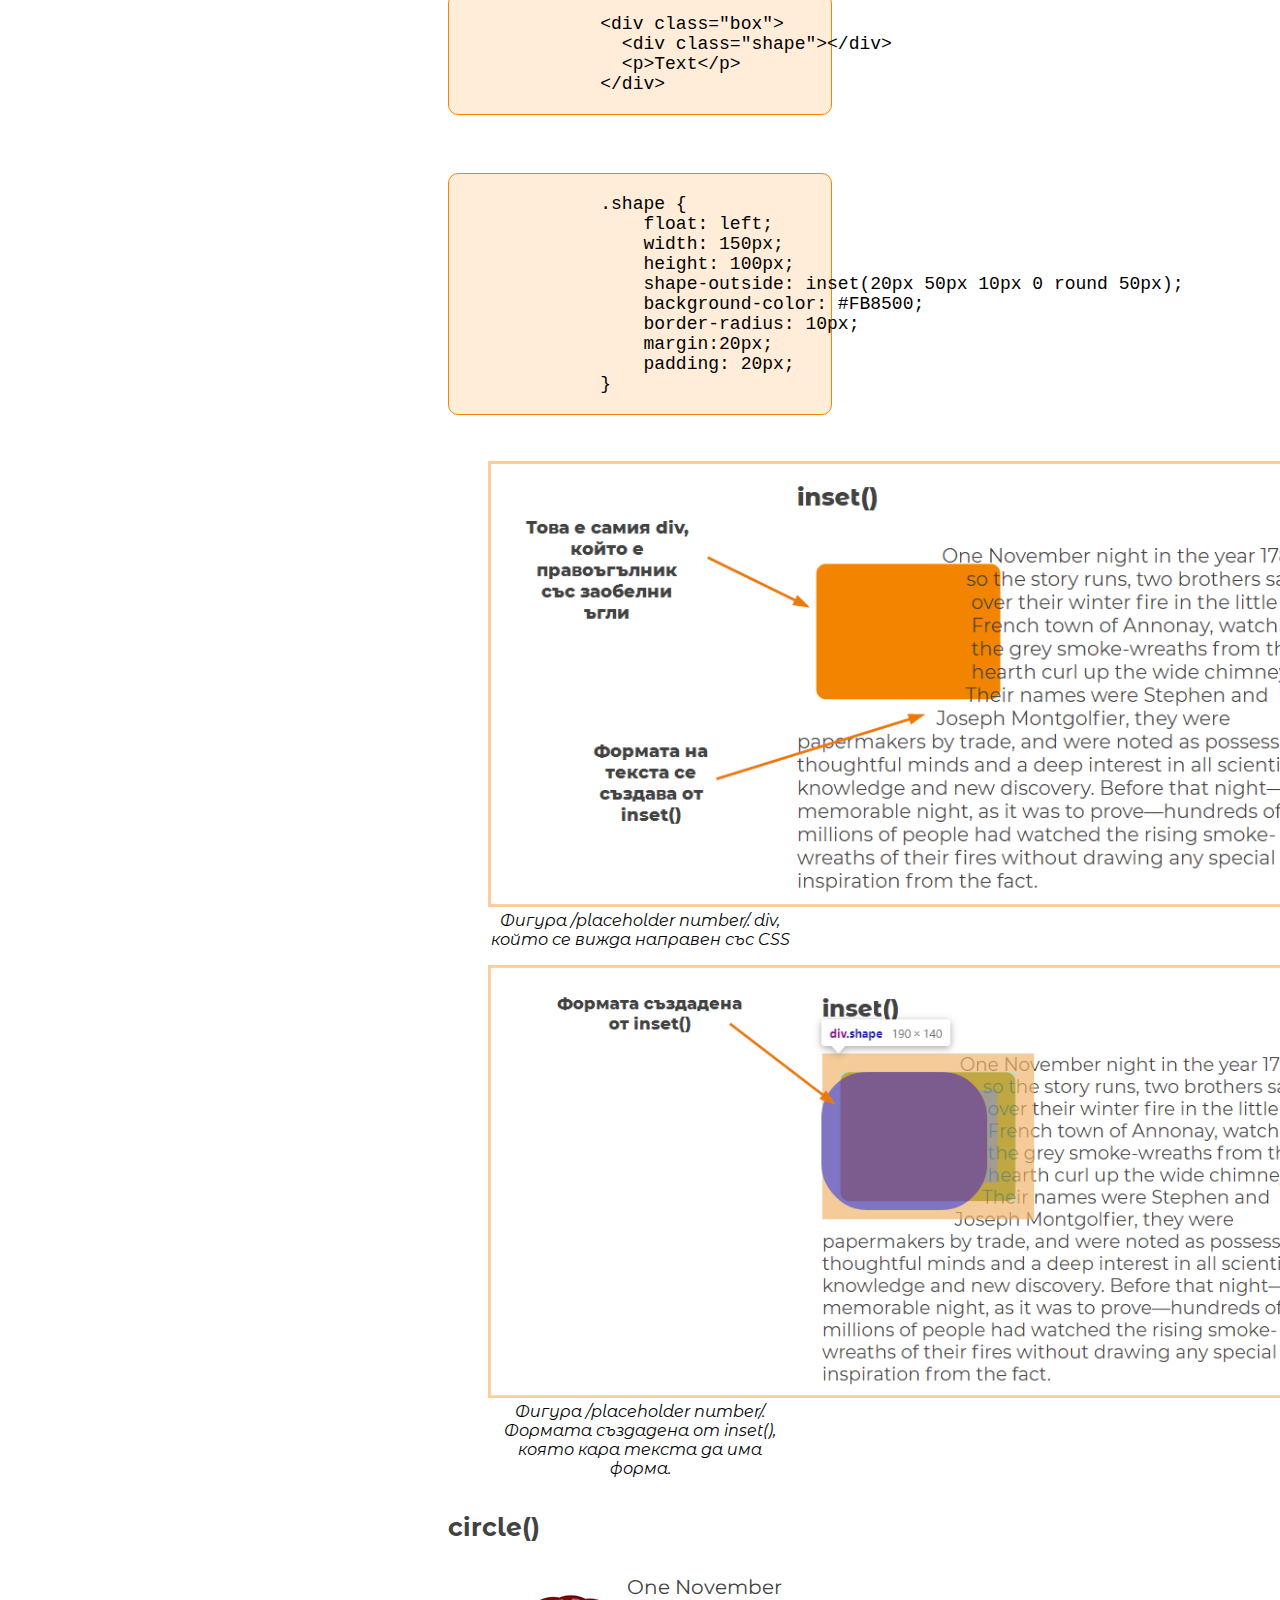
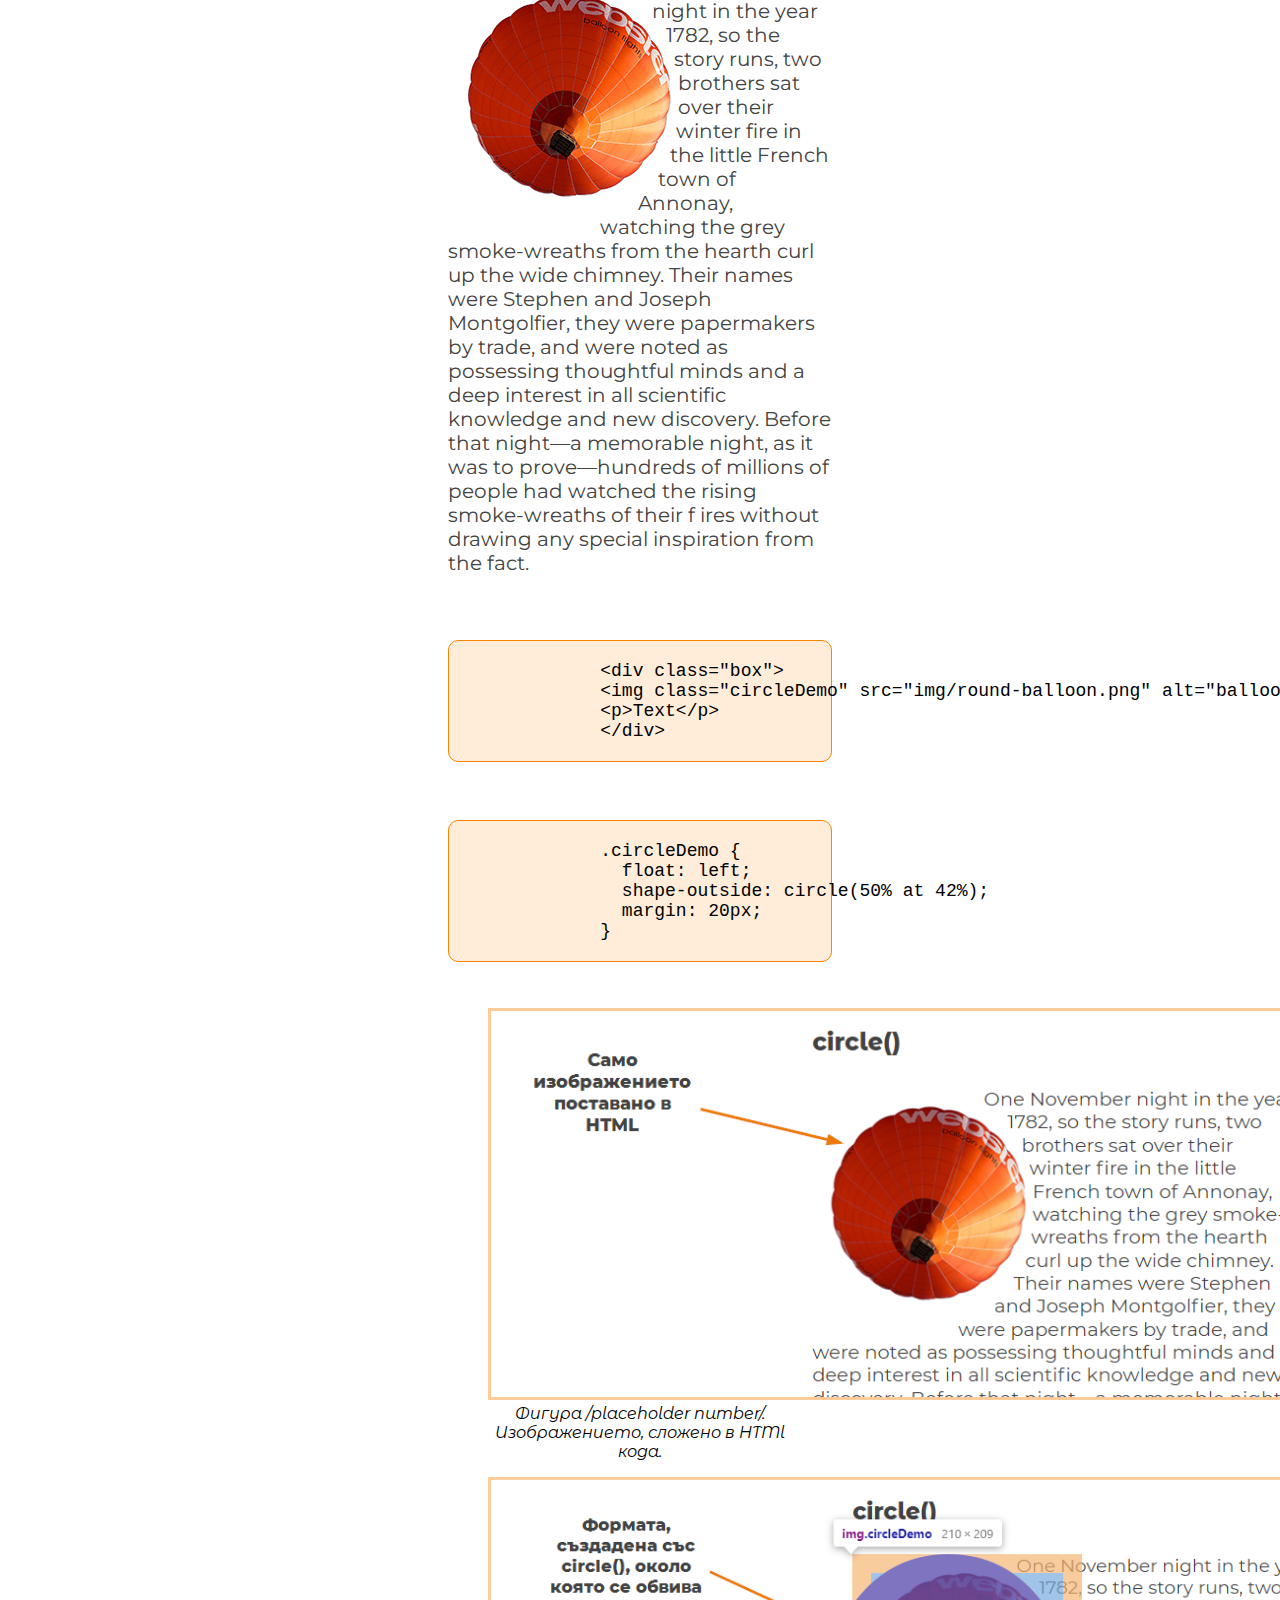
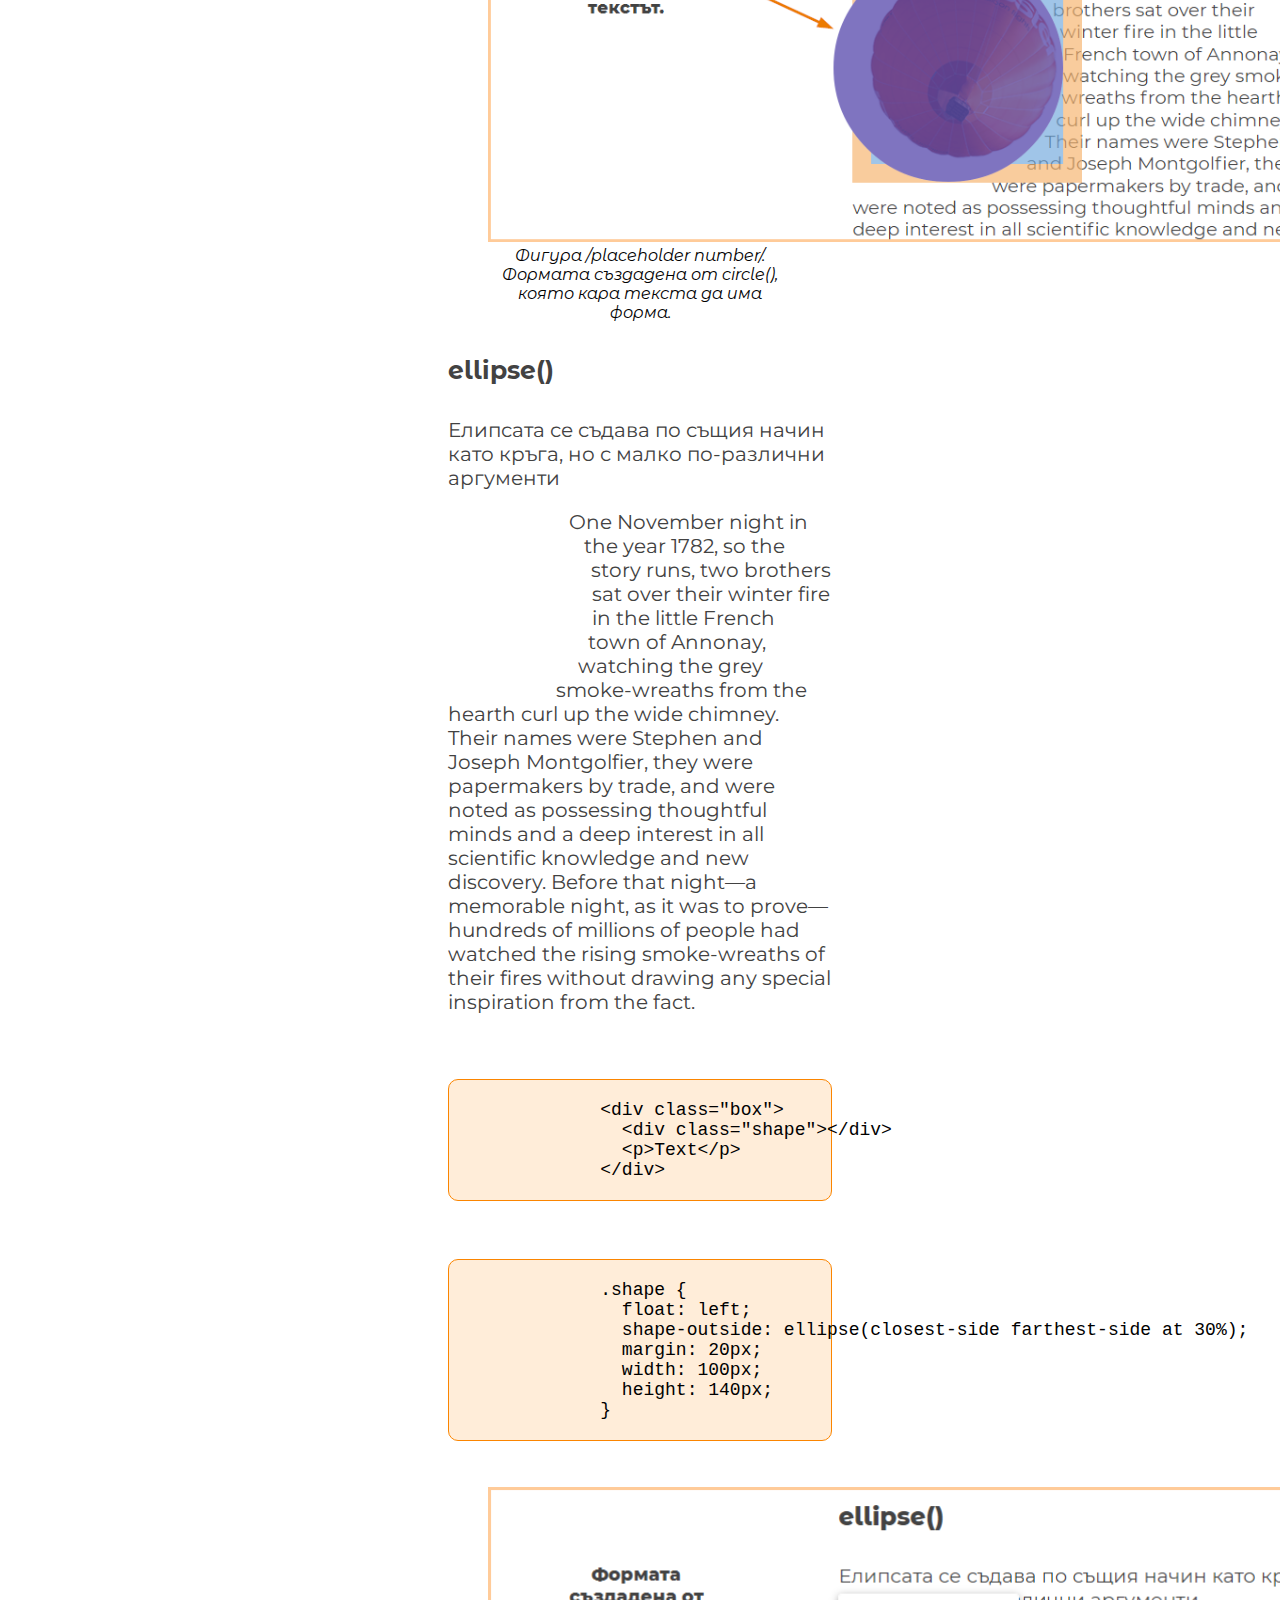
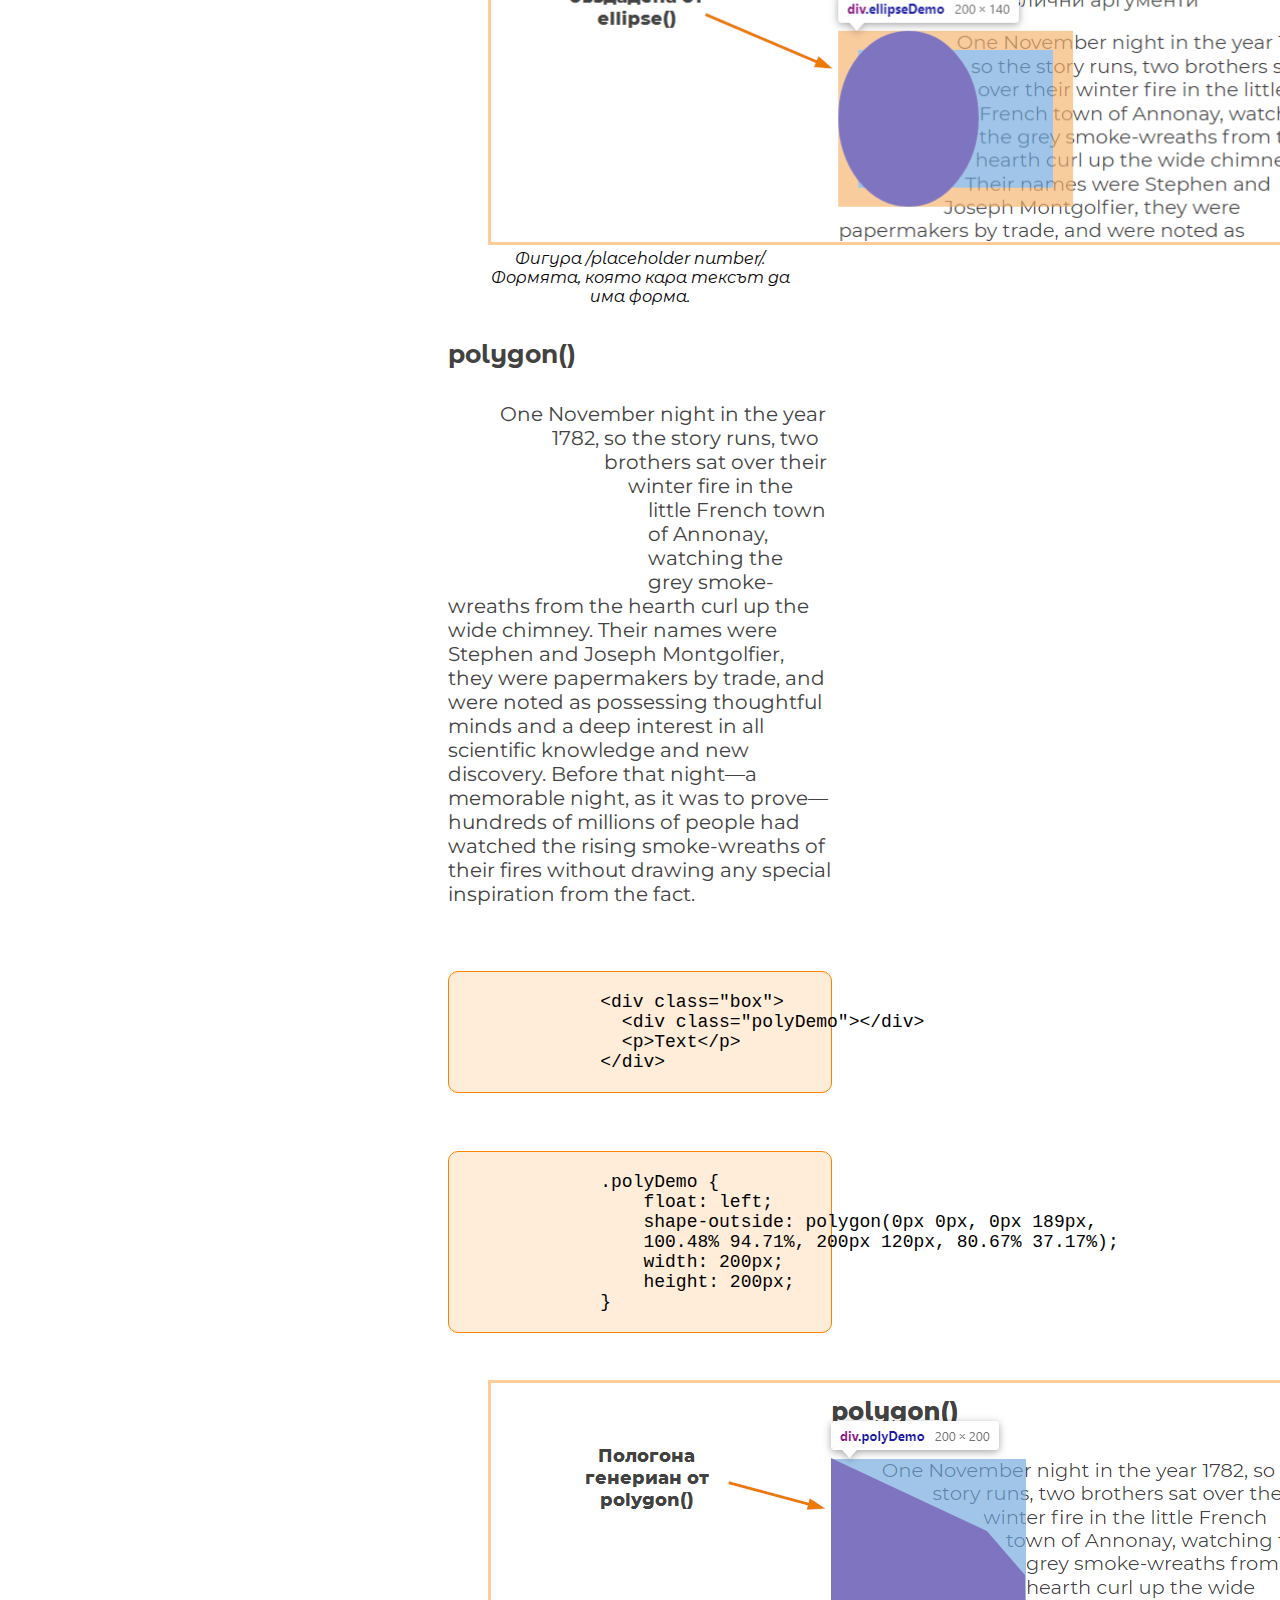
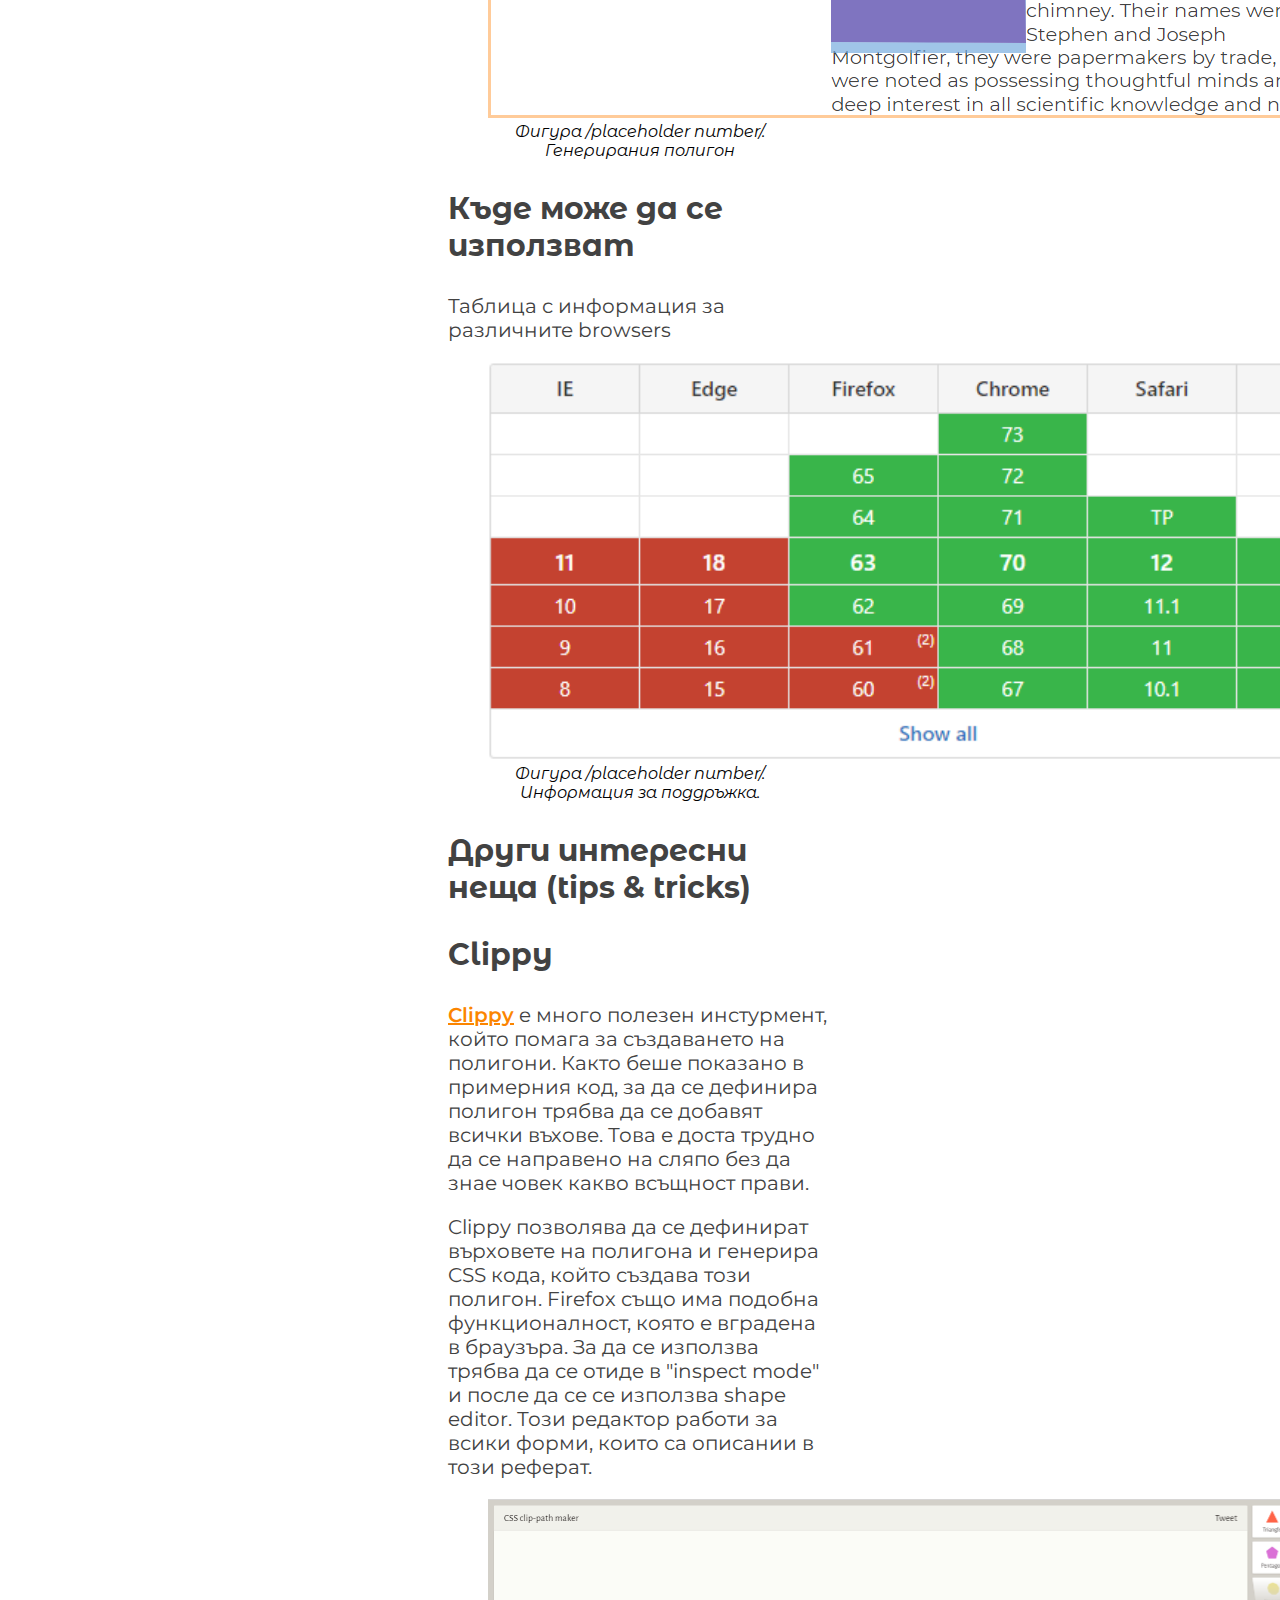
==== commit 980ff4d4: "Update index.html" ====
--- a/index.html
+++ b/index.html
@@ -393,7 +393,7 @@
             описании в този реферат.
           </p>
           <figure>
-            <img src="img/clippy.png" alt="Reference box" width="950">
+            <img src="img/Clippy.png" alt="Reference box" width="950">
             <figcaption id="fig1">Фигура /placeholder number/. Демонстрация на Clippy</figcaption>
           </figure>
         </article>
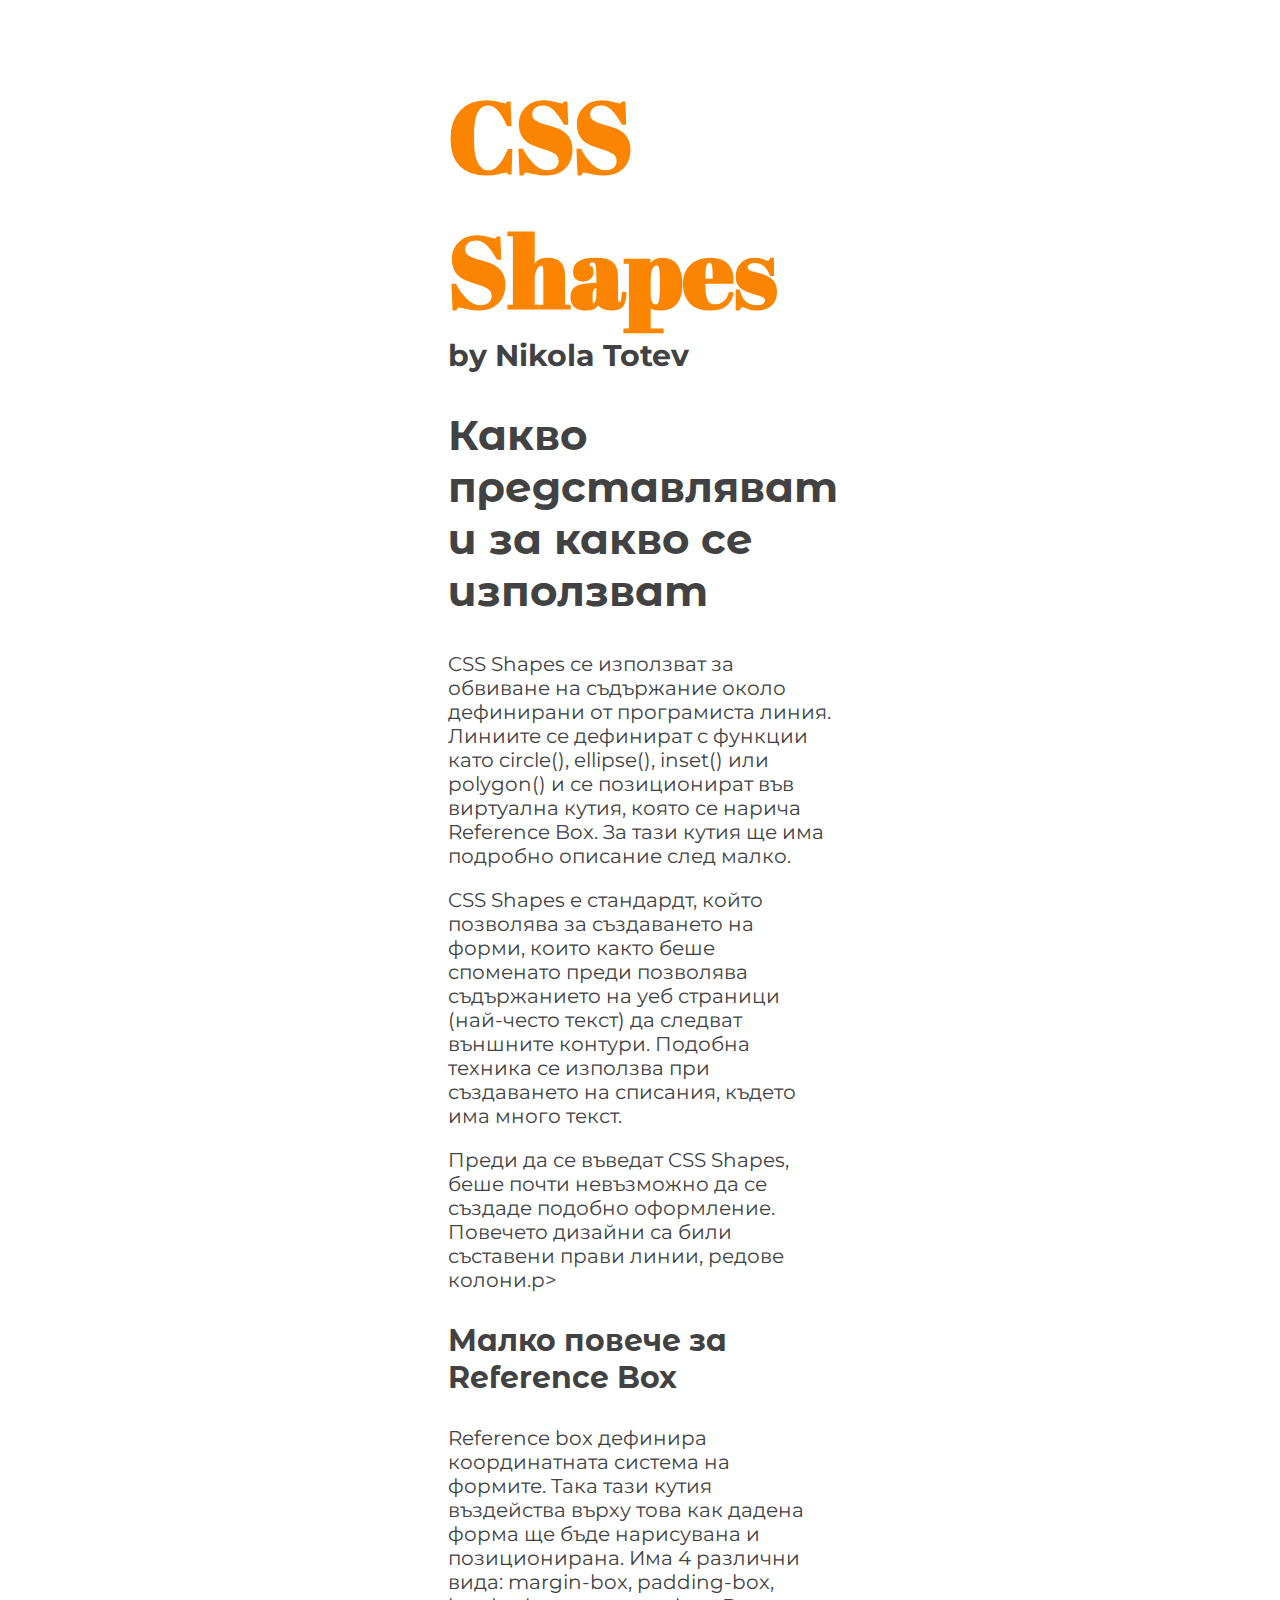
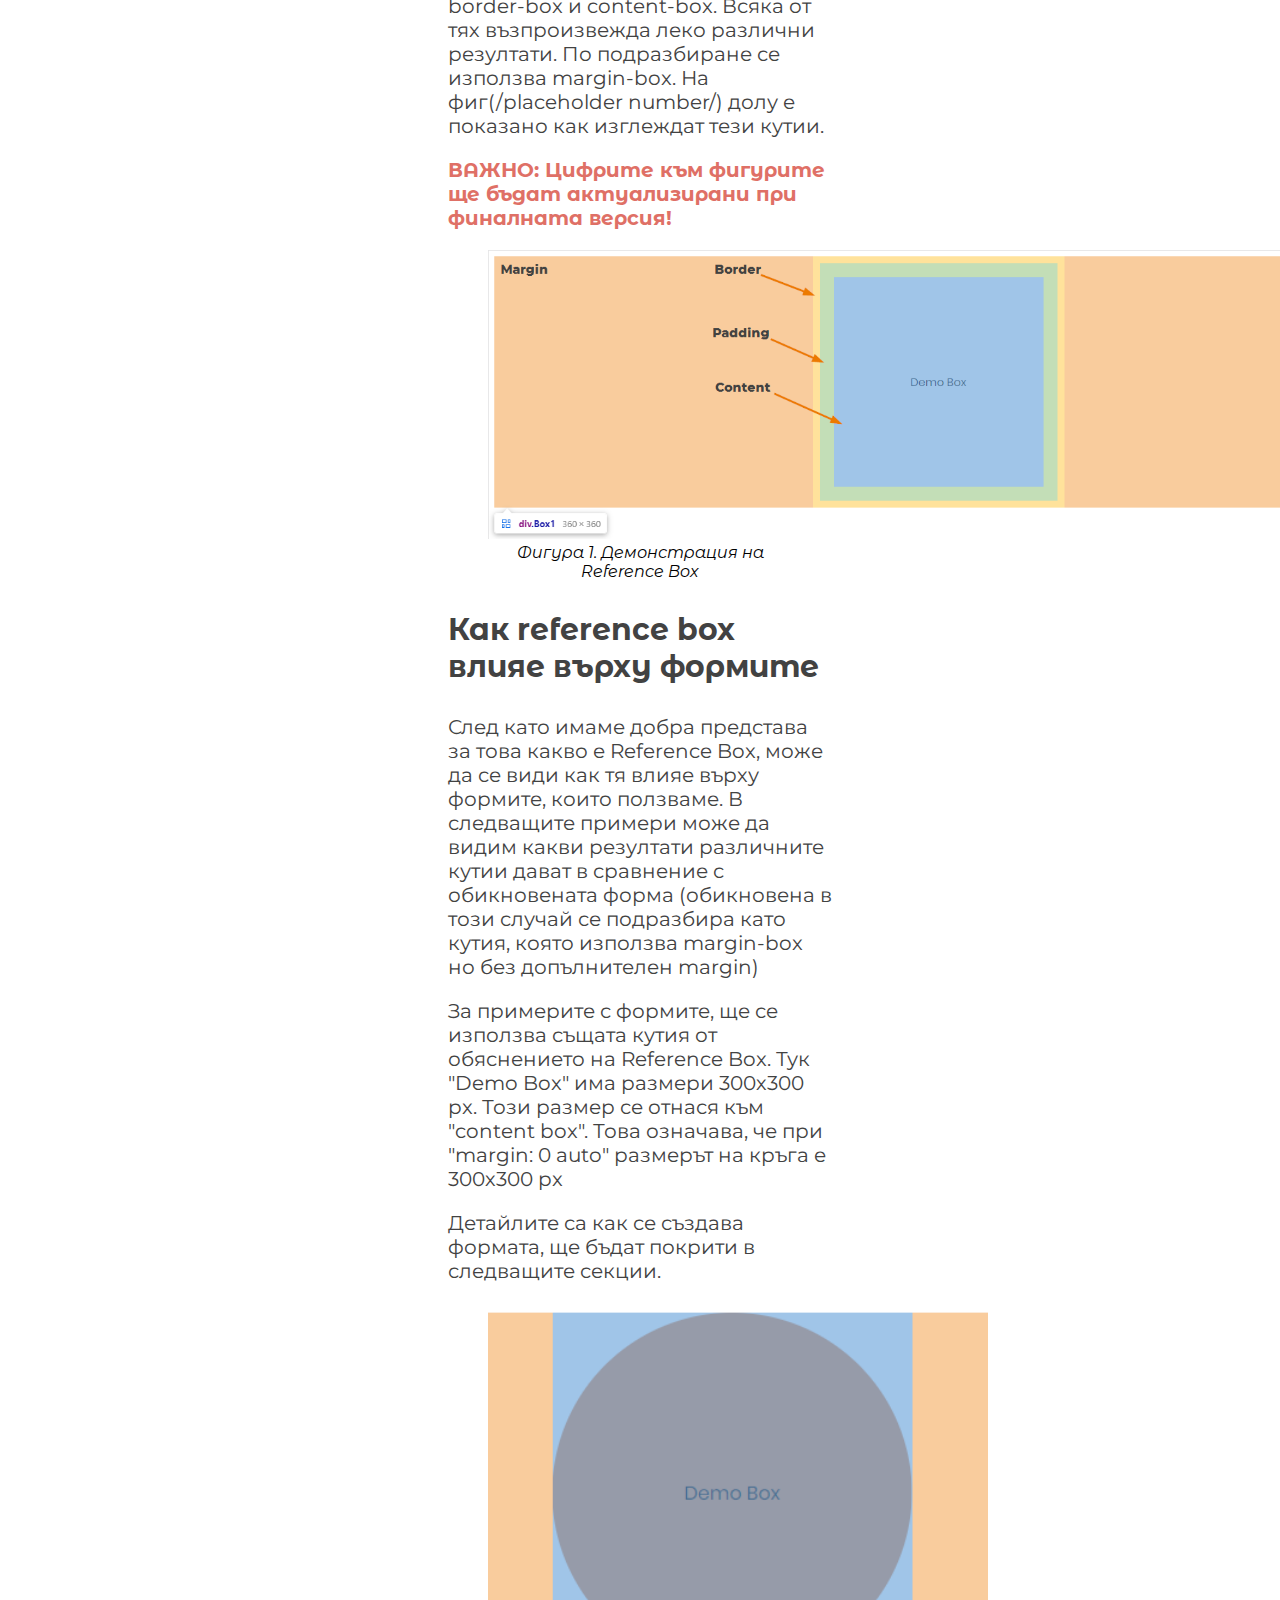
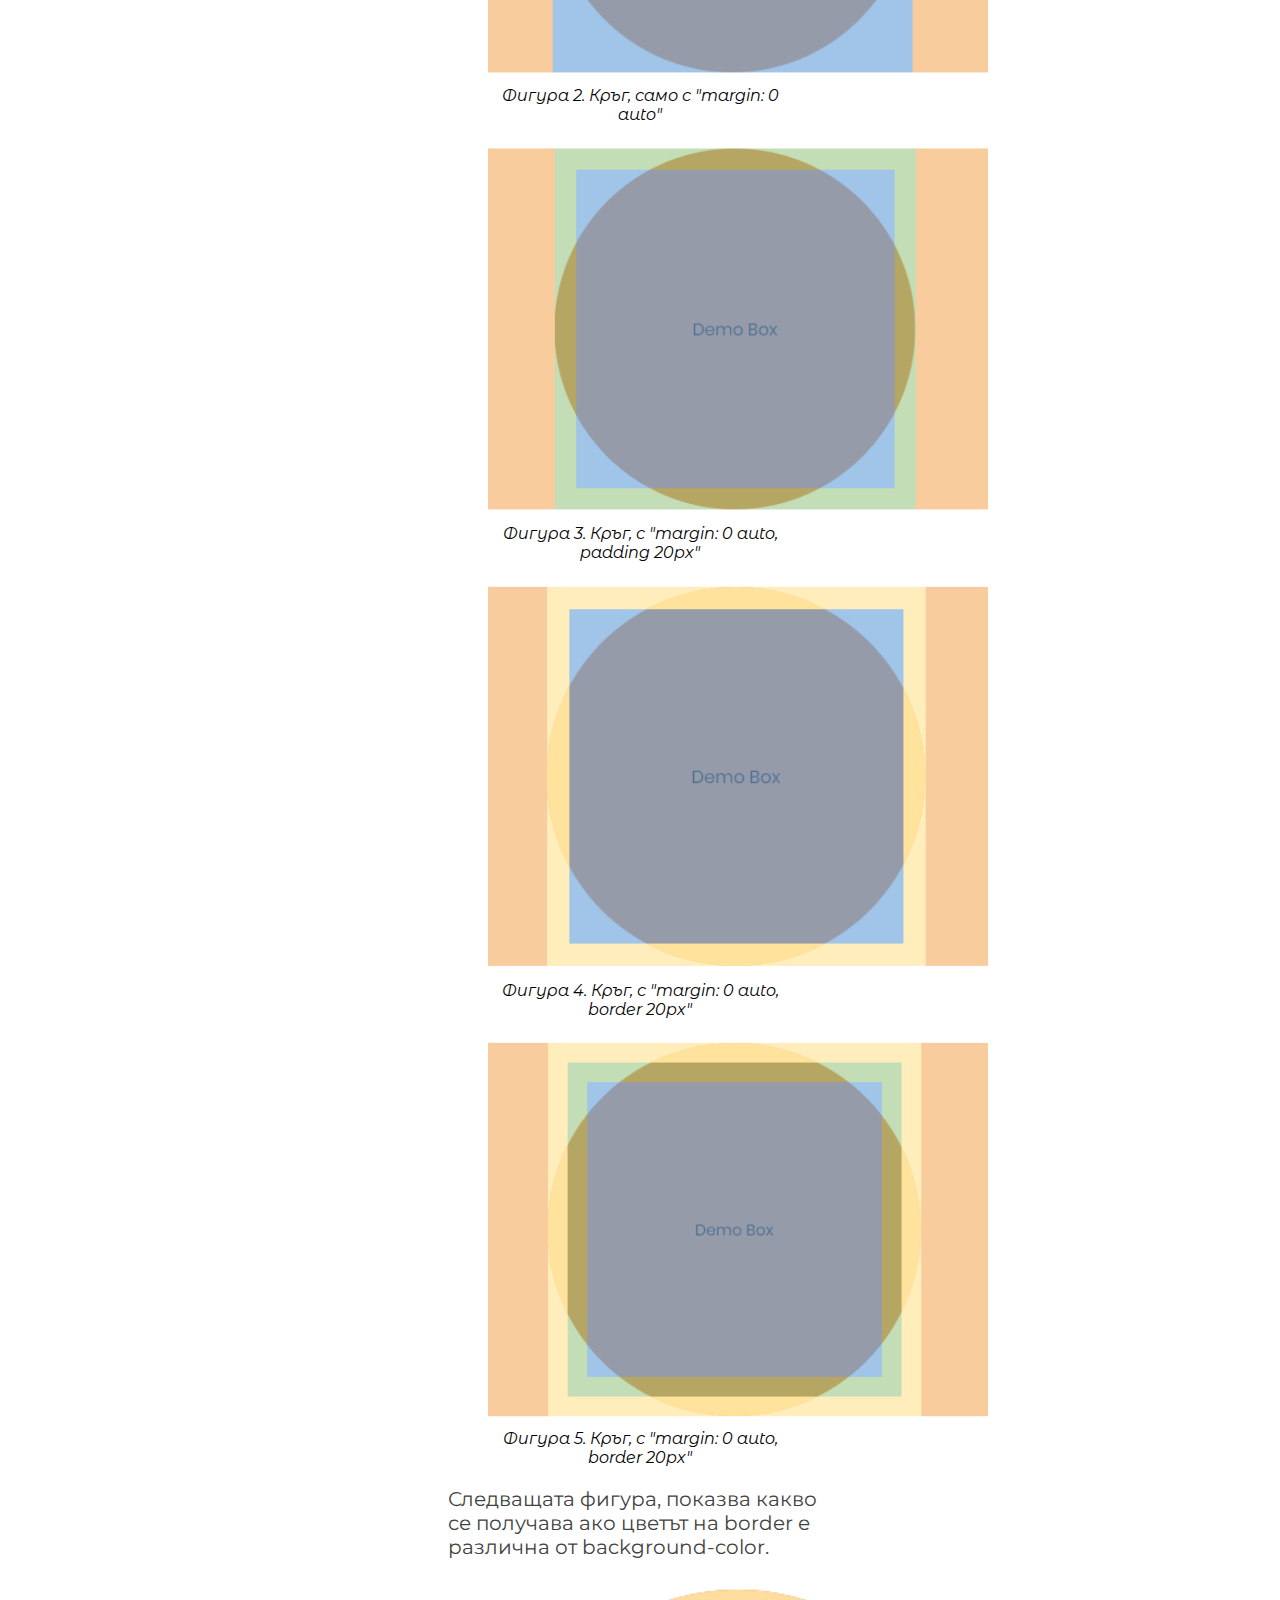
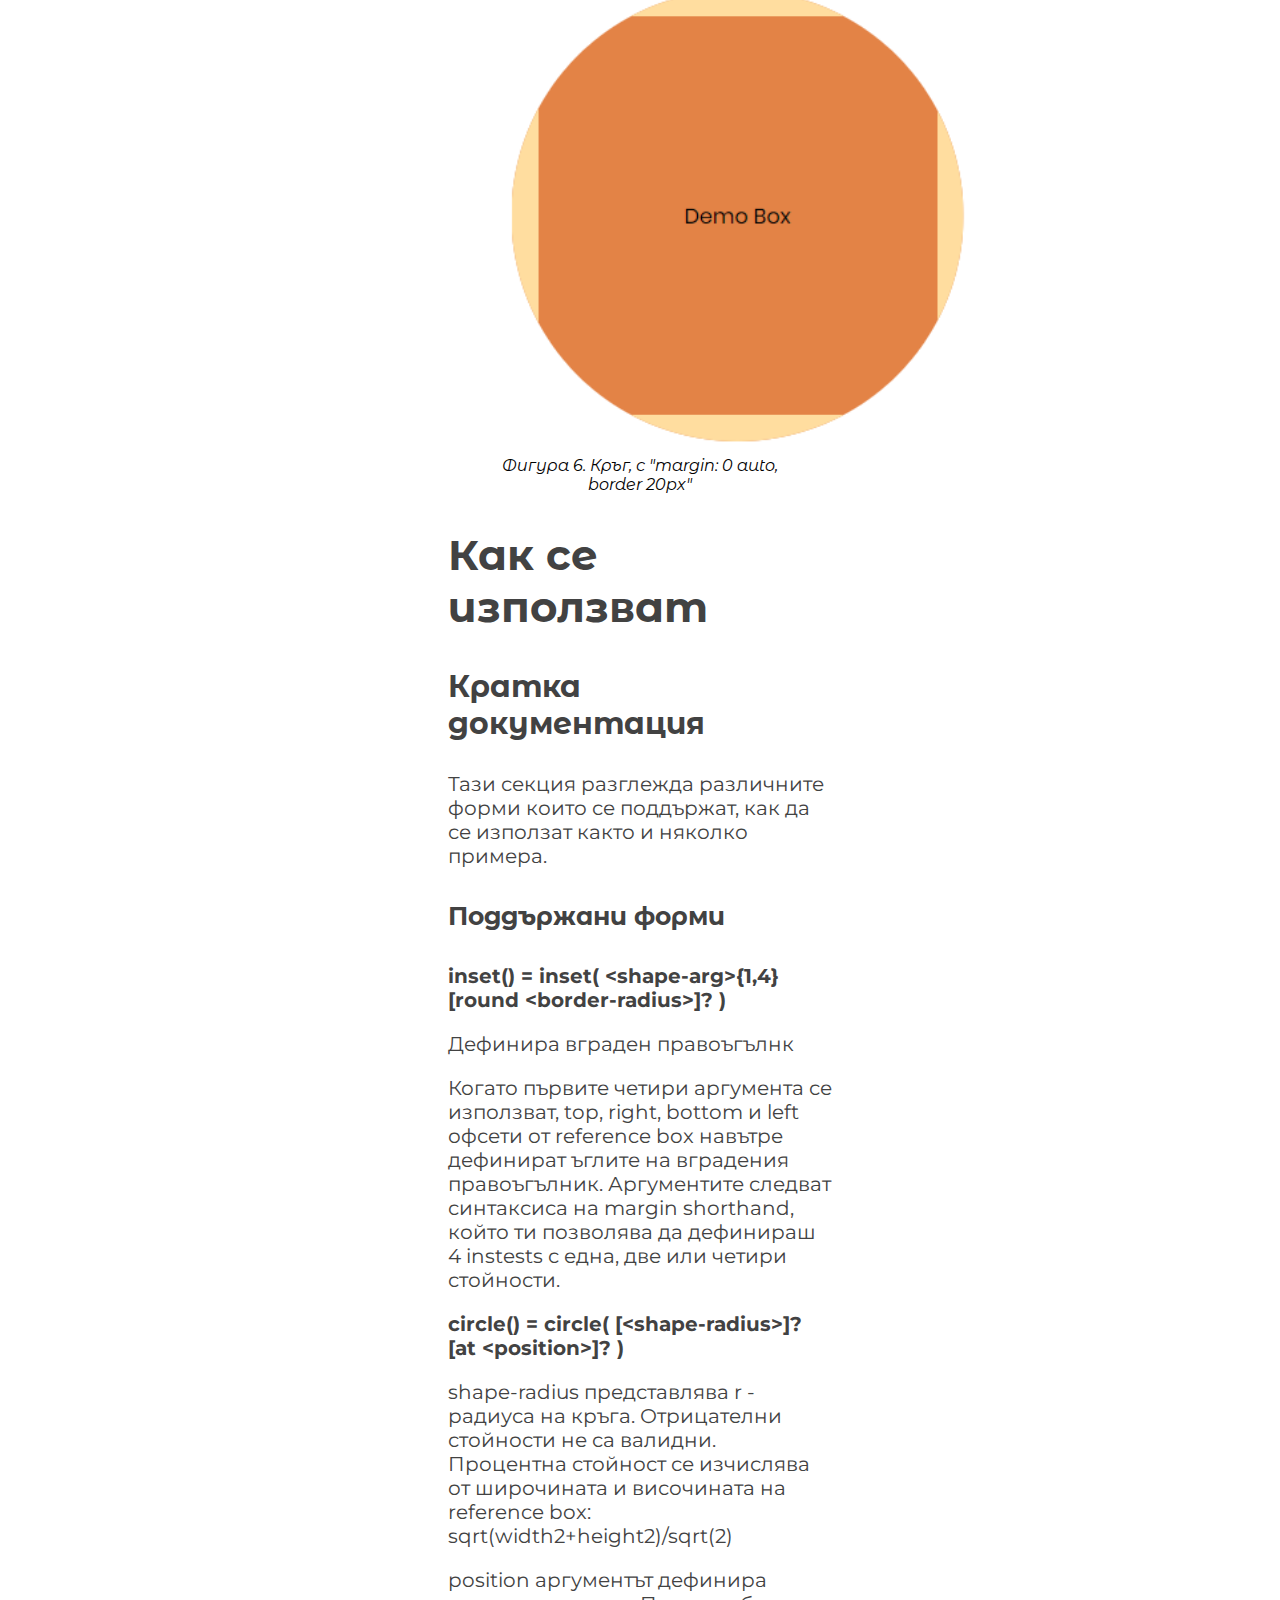
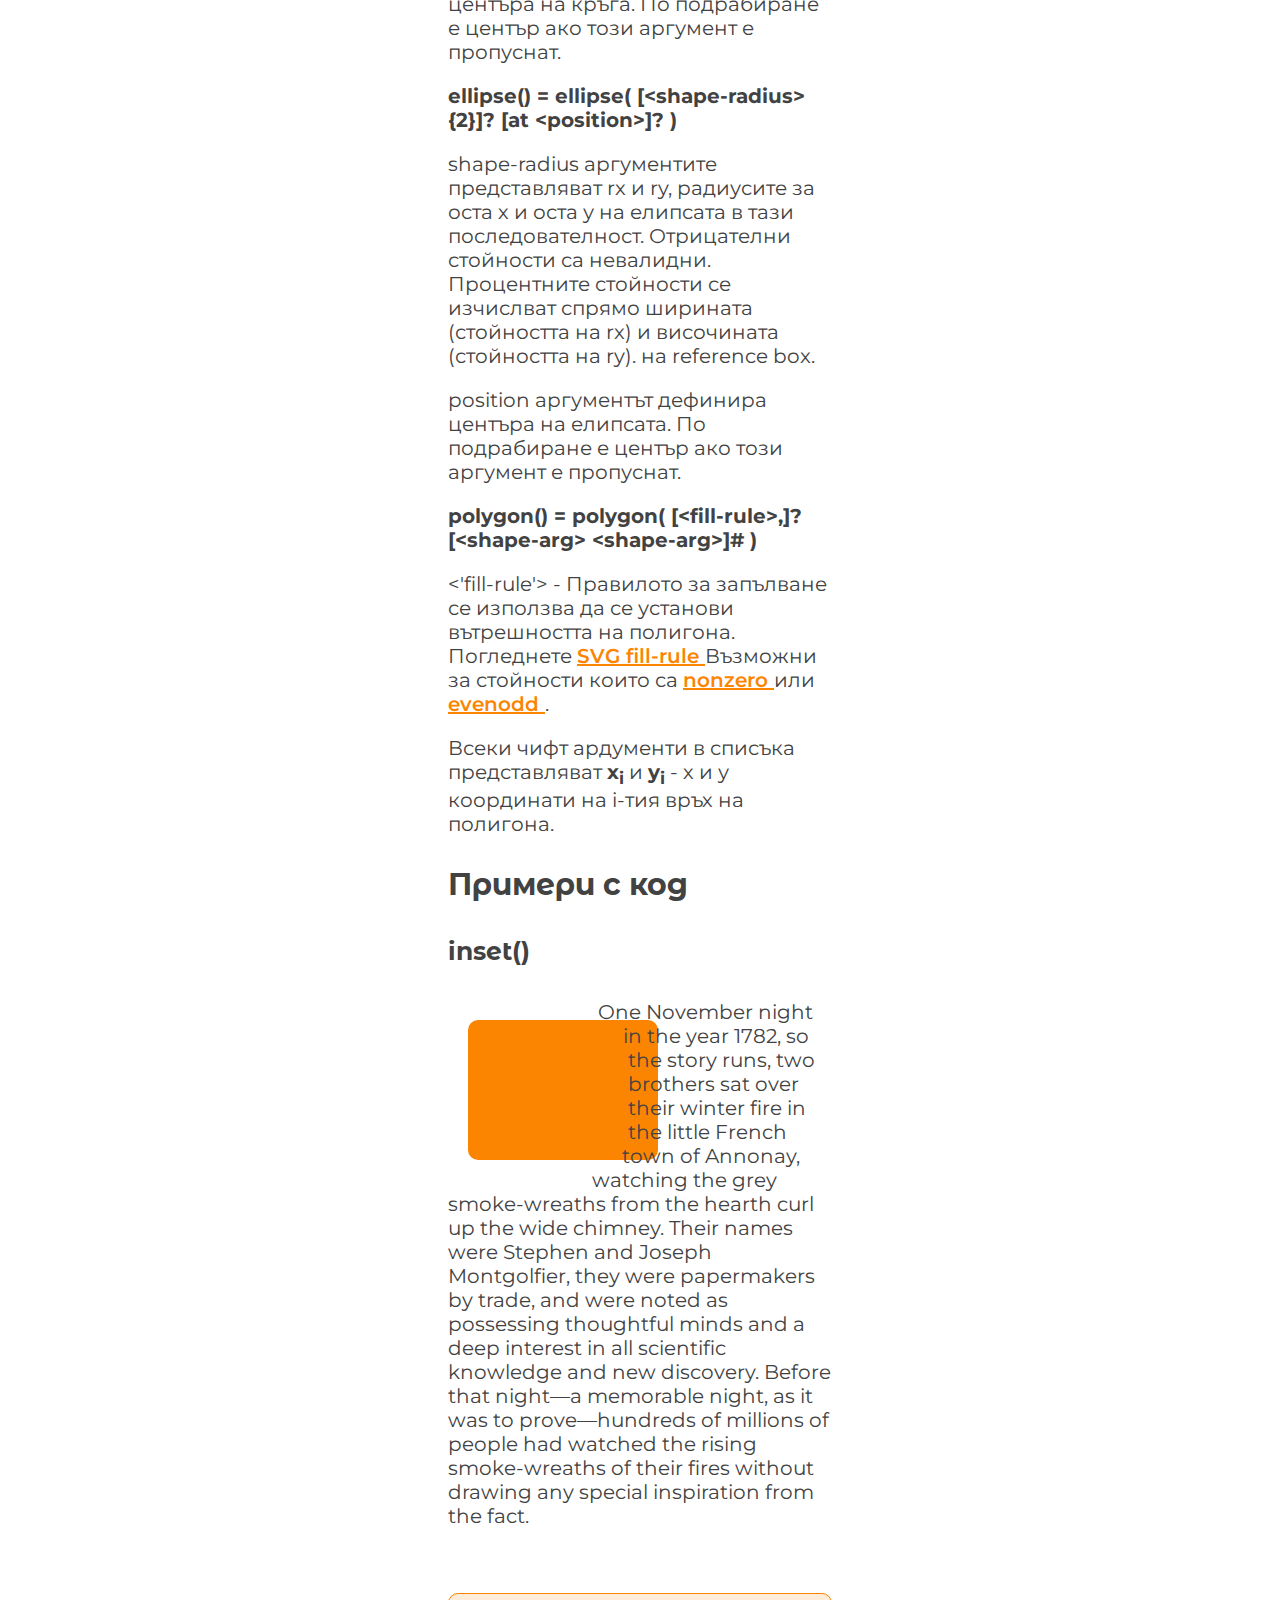
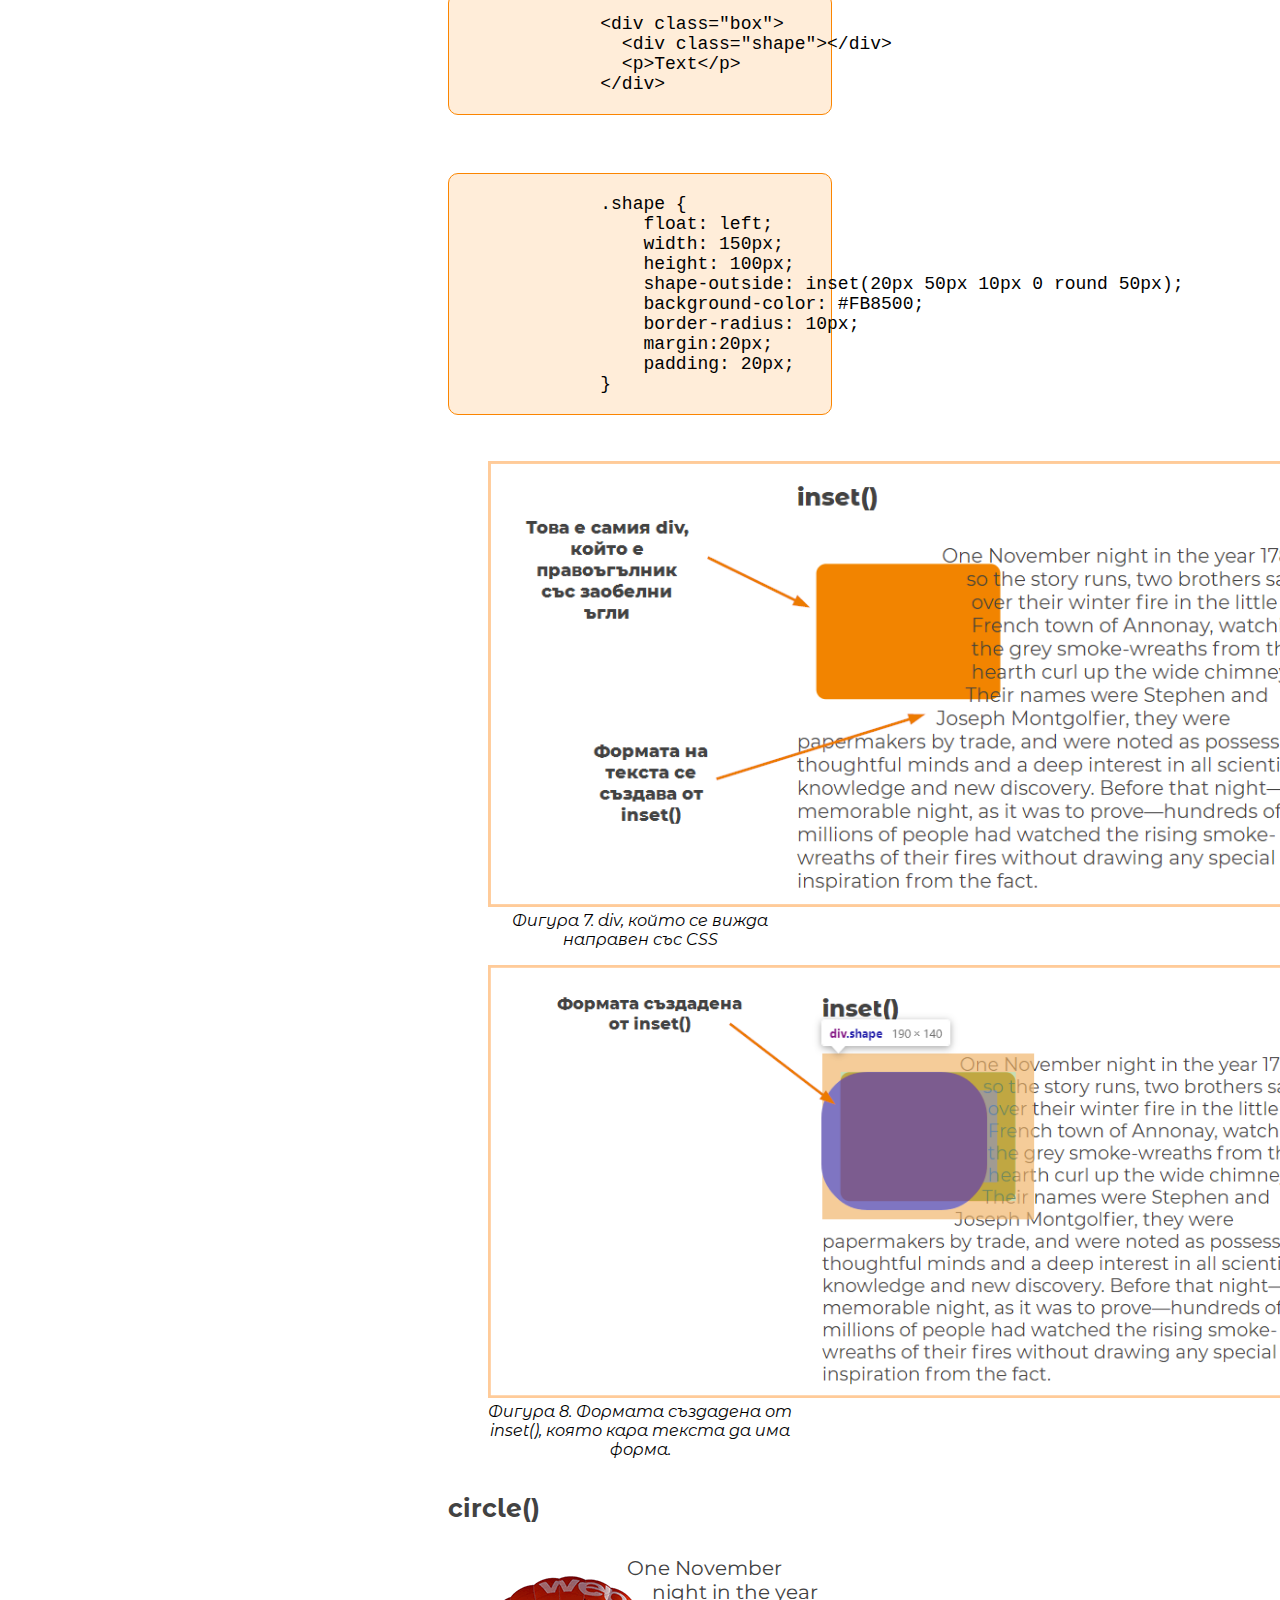
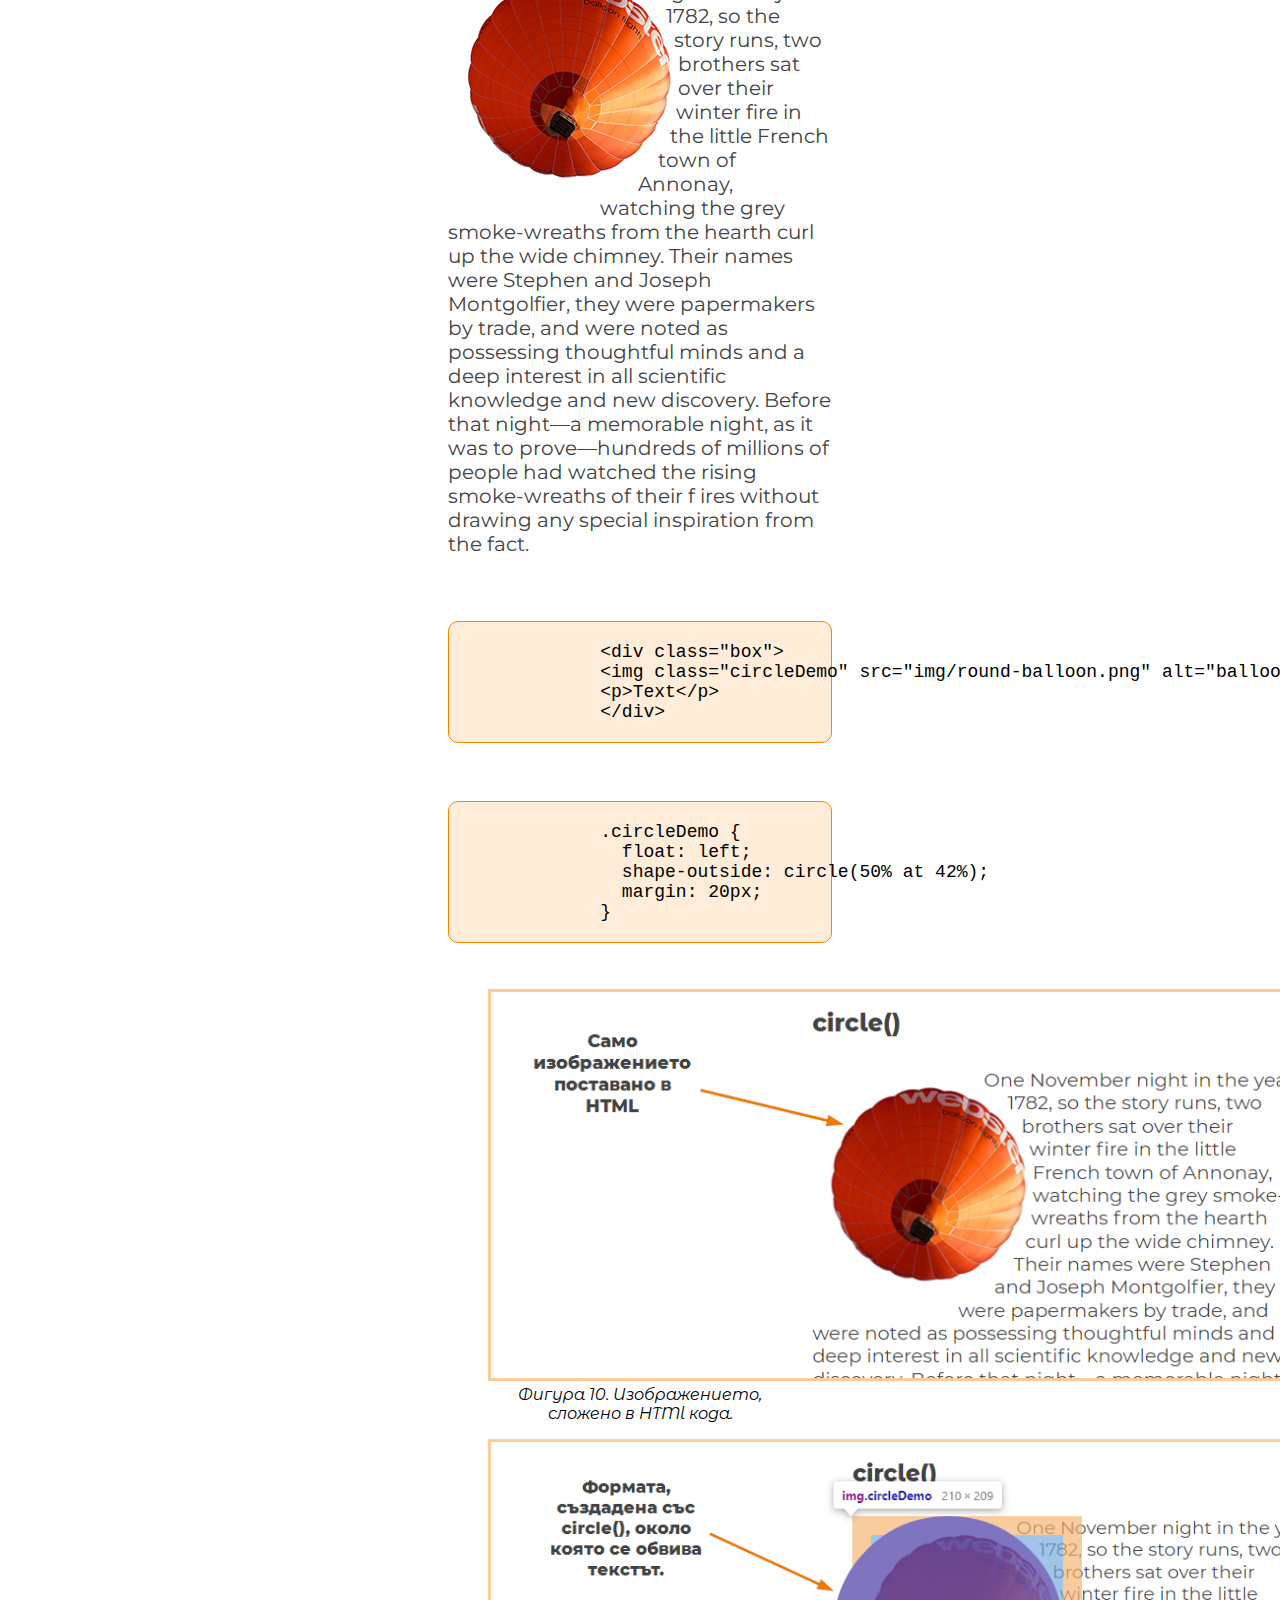
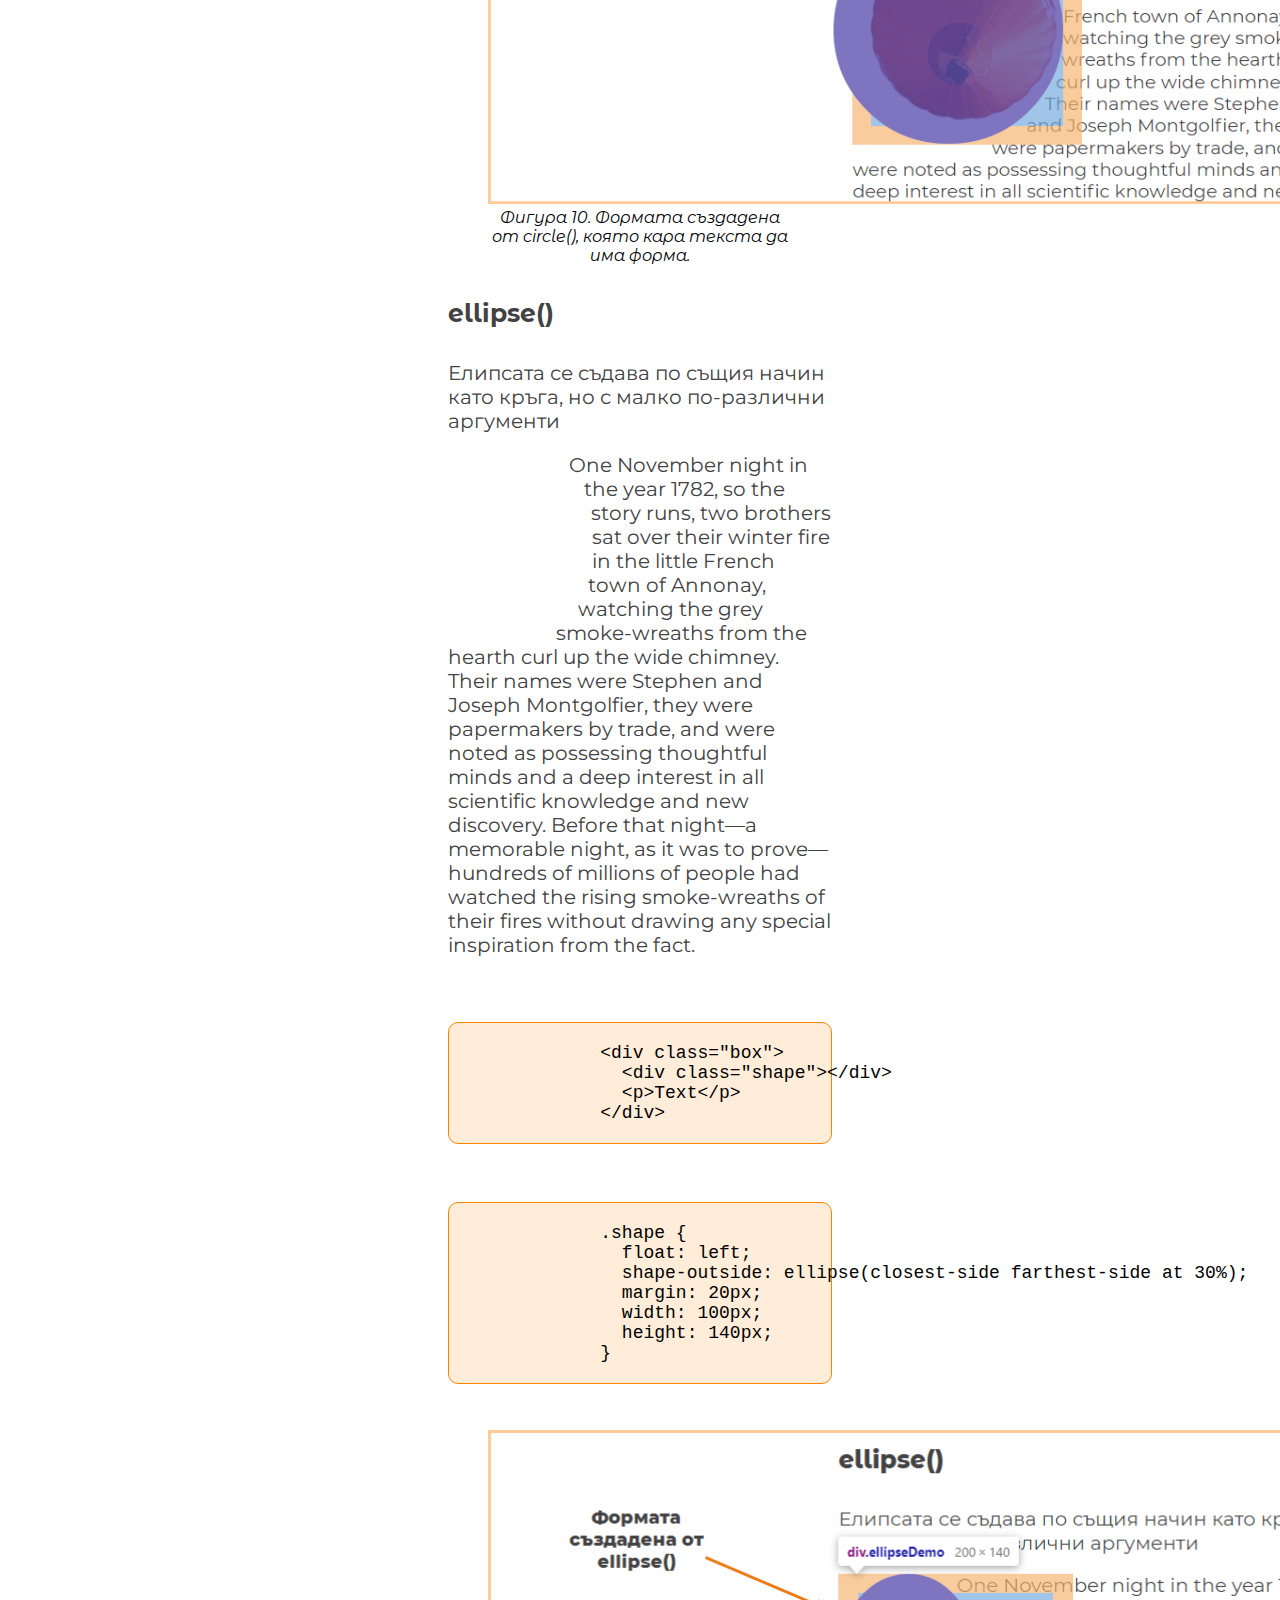
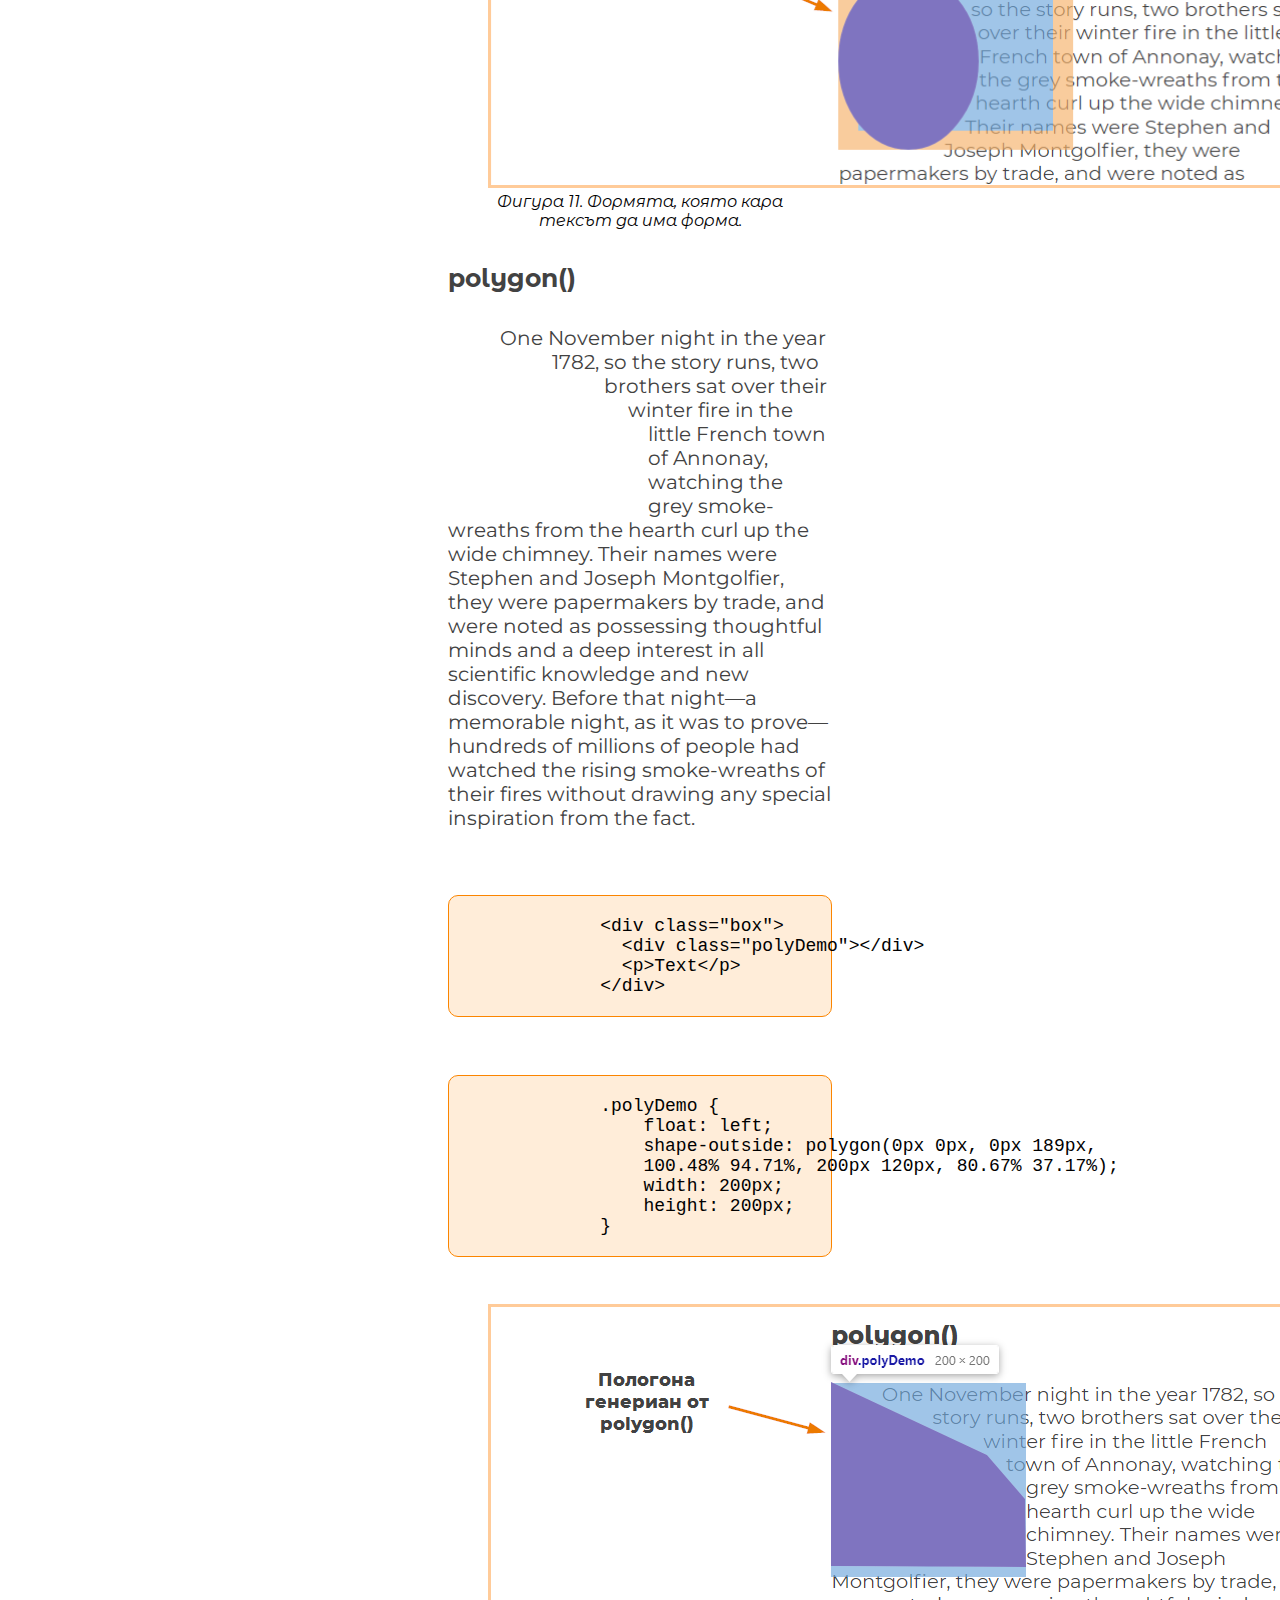
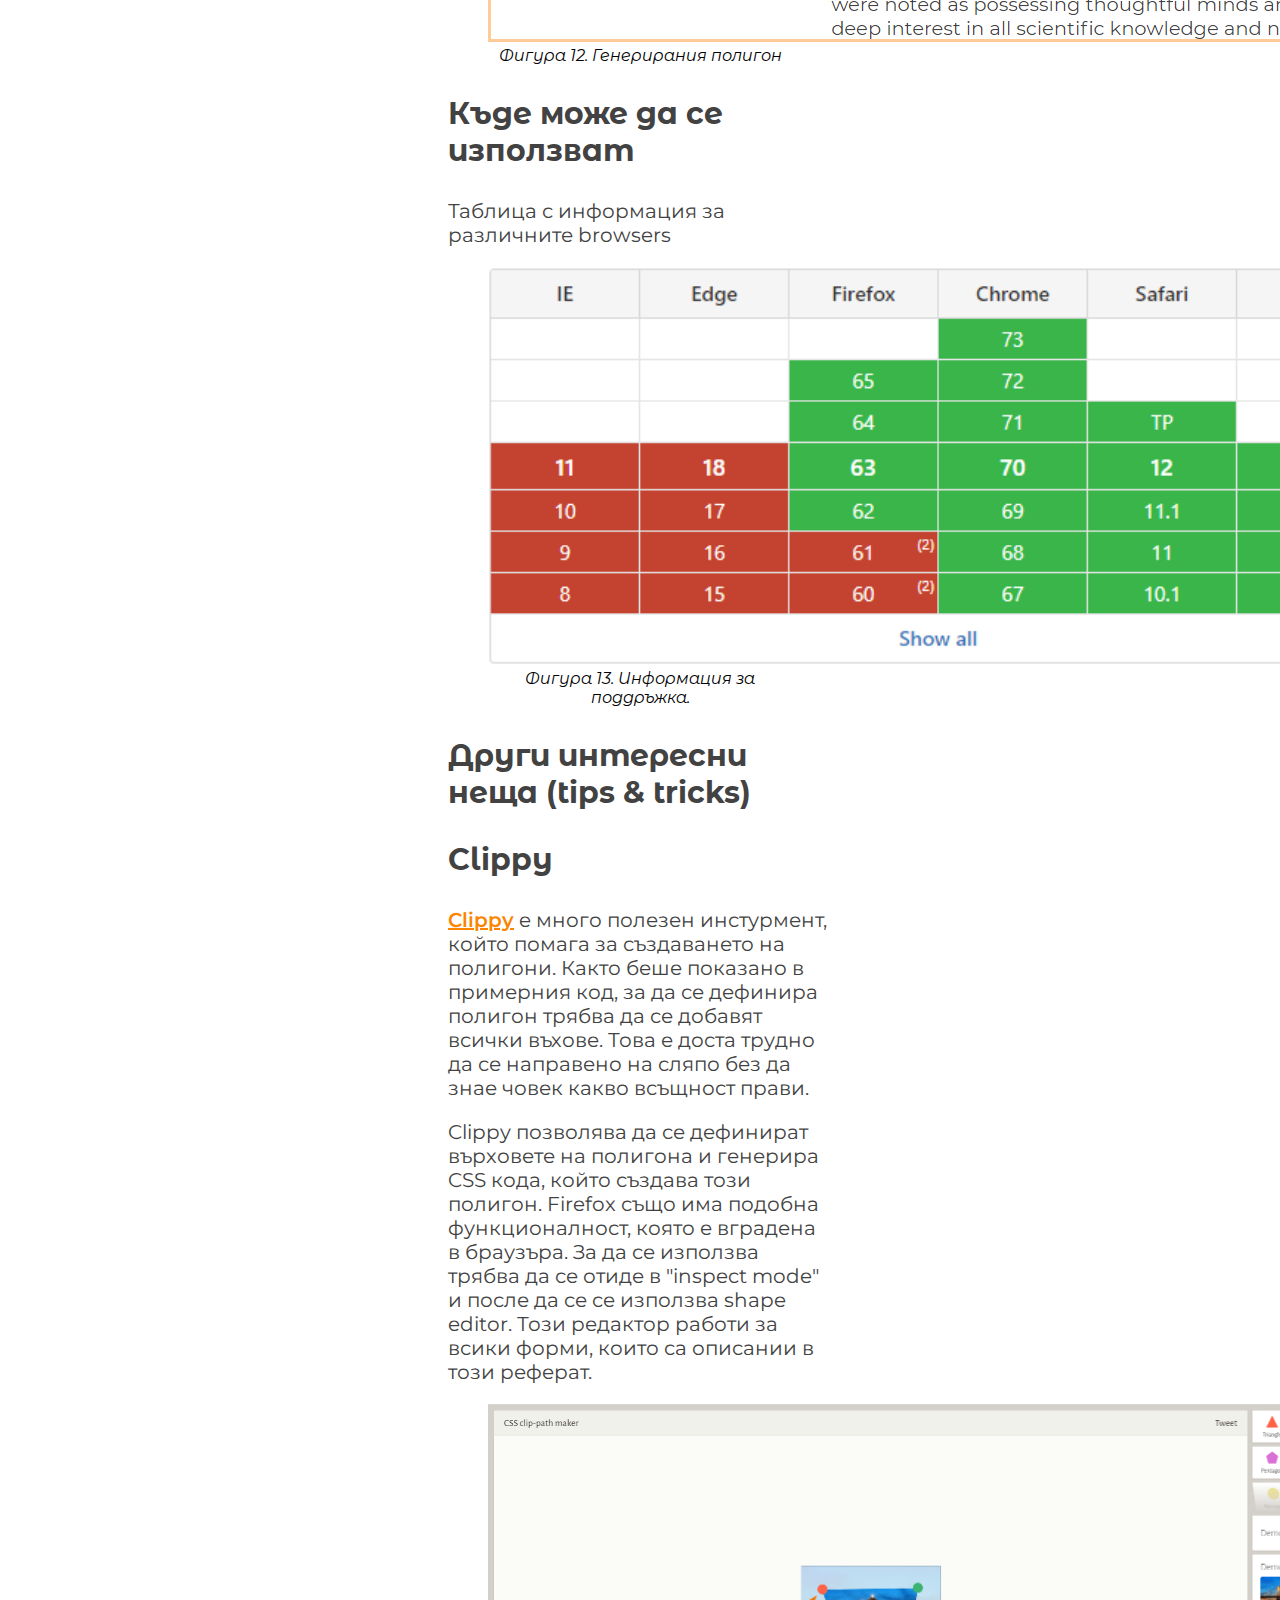
==== commit 95c01b36: "Updated figures." ====
--- a/index.html
+++ b/index.html
@@ -51,7 +51,7 @@
         <p class="warningMsg">ВАЖНО: Цифрите към фигурите ще бъдат актуализирани при финалната версия!</p>
         <figure>
           <img src="img/refBox.png" alt="Reference box" width="900">
-          <figcaption id="fig1">Фигура /placeholder number/. Демонстрация на Reference Box</figcaption>
+          <figcaption id="fig1">Фигура 1. Демонстрация на Reference Box</figcaption>
         </figure>
       </article>
 
@@ -74,29 +74,29 @@
 
         <figure>
           <img src="img/shapeMarginOnly.png" alt="Reference box" width="500">
-          <figcaption id="fig1">Фигура /placeholder number/. Кръг, само с "margin: 0 auto"</figcaption>
+          <figcaption id="fig2">Фигура 2. Кръг, само с "margin: 0 auto"</figcaption>
         </figure>
 
         <figure>
           <img src="img/shapePadding20.png" alt="Reference box" width="500">
-          <figcaption id="fig1">Фигура /placeholder number/. Кръг, с "margin: 0 auto, padding 20px"</figcaption>
+          <figcaption id="fig3">Фигура 3. Кръг, с "margin: 0 auto, padding 20px"</figcaption>
         </figure>
 
         <figure>
           <img src="img/shapeBorder20.png" alt="Reference box" width="500">
-          <figcaption id="fig1">Фигура /placeholder number/. Кръг, с "margin: 0 auto, border 20px"</figcaption>
+          <figcaption id="fig4">Фигура 4. Кръг, с "margin: 0 auto, border 20px"</figcaption>
         </figure>
 
         <figure>
           <img src="img/shapePadding20Border20.png" alt="Reference box" width="500">
-          <figcaption id="fig1">Фигура /placeholder number/. Кръг, с "margin: 0 auto, border 20px"</figcaption>
+          <figcaption id="fig5">Фигура 5. Кръг, с "margin: 0 auto, border 20px"</figcaption>
         </figure>
         <p>
           Следващата фигура, показва какво се получава ако цветът на border е различна от background-color.
         </p>
         <figure>
           <img src="img/shapeEffectOfBorder.png" alt="Reference box" width="500">
-          <figcaption id="fig1">Фигура /placeholder number/. Кръг, с "margin: 0 auto, border 20px"</figcaption>
+          <figcaption id="fig6">Фигура 6. Кръг, с "margin: 0 auto, border 20px"</figcaption>
         </figure>
       </article>
     </section>
@@ -223,11 +223,11 @@
           </pre>
           <figure>
             <img src="img/VisibleDiv.png" alt="Reference box" width="850">
-            <figcaption id="fig1">Фигура /placeholder number/. div, който се вижда направен със CSS</figcaption>
+            <figcaption id="fig7">Фигура 7. div, който се вижда направен със CSS</figcaption>
           </figure>
           <figure>
             <img src="img/inset.png" alt="Reference box" width="850">
-            <figcaption id="fig1">Фигура /placeholder number/. Формата създадена от inset(), която кара текста да има форма.</figcaption>
+            <figcaption id="fig8">Фигура 8. Формата създадена от inset(), която кара текста да има форма.</figcaption>
           </figure>
 
           <h4> circle() </h4>
@@ -269,11 +269,11 @@
 
           <figure>
             <img src="img/imgOnly.png" alt="Reference box" width="850">
-            <figcaption id="fig1">Фигура /placeholder number/. Изображението, сложено в HTMl кода. </figcaption>
+            <figcaption id="fig9">Фигура 10. Изображението, сложено в HTMl кода. </figcaption>
           </figure>
           <figure>
             <img src="img/circle.png" alt="Reference box" width="850">
-            <figcaption id="fig1">Фигура /placeholder number/. Формата създадена от circle(), която кара текста да има форма.</figcaption>
+            <figcaption id="fig10">Фигура 10. Формата създадена от circle(), която кара текста да има форма.</figcaption>
           </figure>
 
           <h4>ellipse()</h4>
@@ -318,7 +318,7 @@
 
           <figure>
             <img src="img/ellipse.png" alt="Reference box" width="850">
-            <figcaption id="fig1">Фигура /placeholder number/. Формята, която кара тексът да има форма. </figcaption>
+            <figcaption id="fig11">Фигура 11. Формята, която кара тексът да има форма. </figcaption>
           </figure>
 
           <h4>polygon()</h4>
@@ -359,7 +359,7 @@
 
           <figure>
             <img src="img/polygon.png" alt="Reference box" width="850">
-            <figcaption id="fig1">Фигура /placeholder number/. Генерирания полигон </figcaption>
+            <figcaption id="fig12">Фигура 12. Генерирания полигон </figcaption>
           </figure>
         </article>
 
@@ -370,7 +370,7 @@
           <p>Таблица с информация за различните browsers</p>
           <figure>
             <img src="img/browserSupport.png" alt="Reference box" width="900">
-            <figcaption id="fig1">Фигура /placeholder number/. Информация за поддръжка.</figcaption>
+            <figcaption id="fig13">Фигура 13. Информация за поддръжка.</figcaption>
           </figure>
         </article>
 
@@ -393,8 +393,8 @@
             описании в този реферат.
           </p>
           <figure>
-            <img src="img/Clippy.png" alt="Reference box" width="950">
-            <figcaption id="fig1">Фигура /placeholder number/. Демонстрация на Clippy</figcaption>
+            <img src="img/Clippy.png" alt="Clippy" width="950">
+            <figcaption id="fig14">Фигура 14. Демонстрация на Clippy</figcaption>
           </figure>
         </article>
 
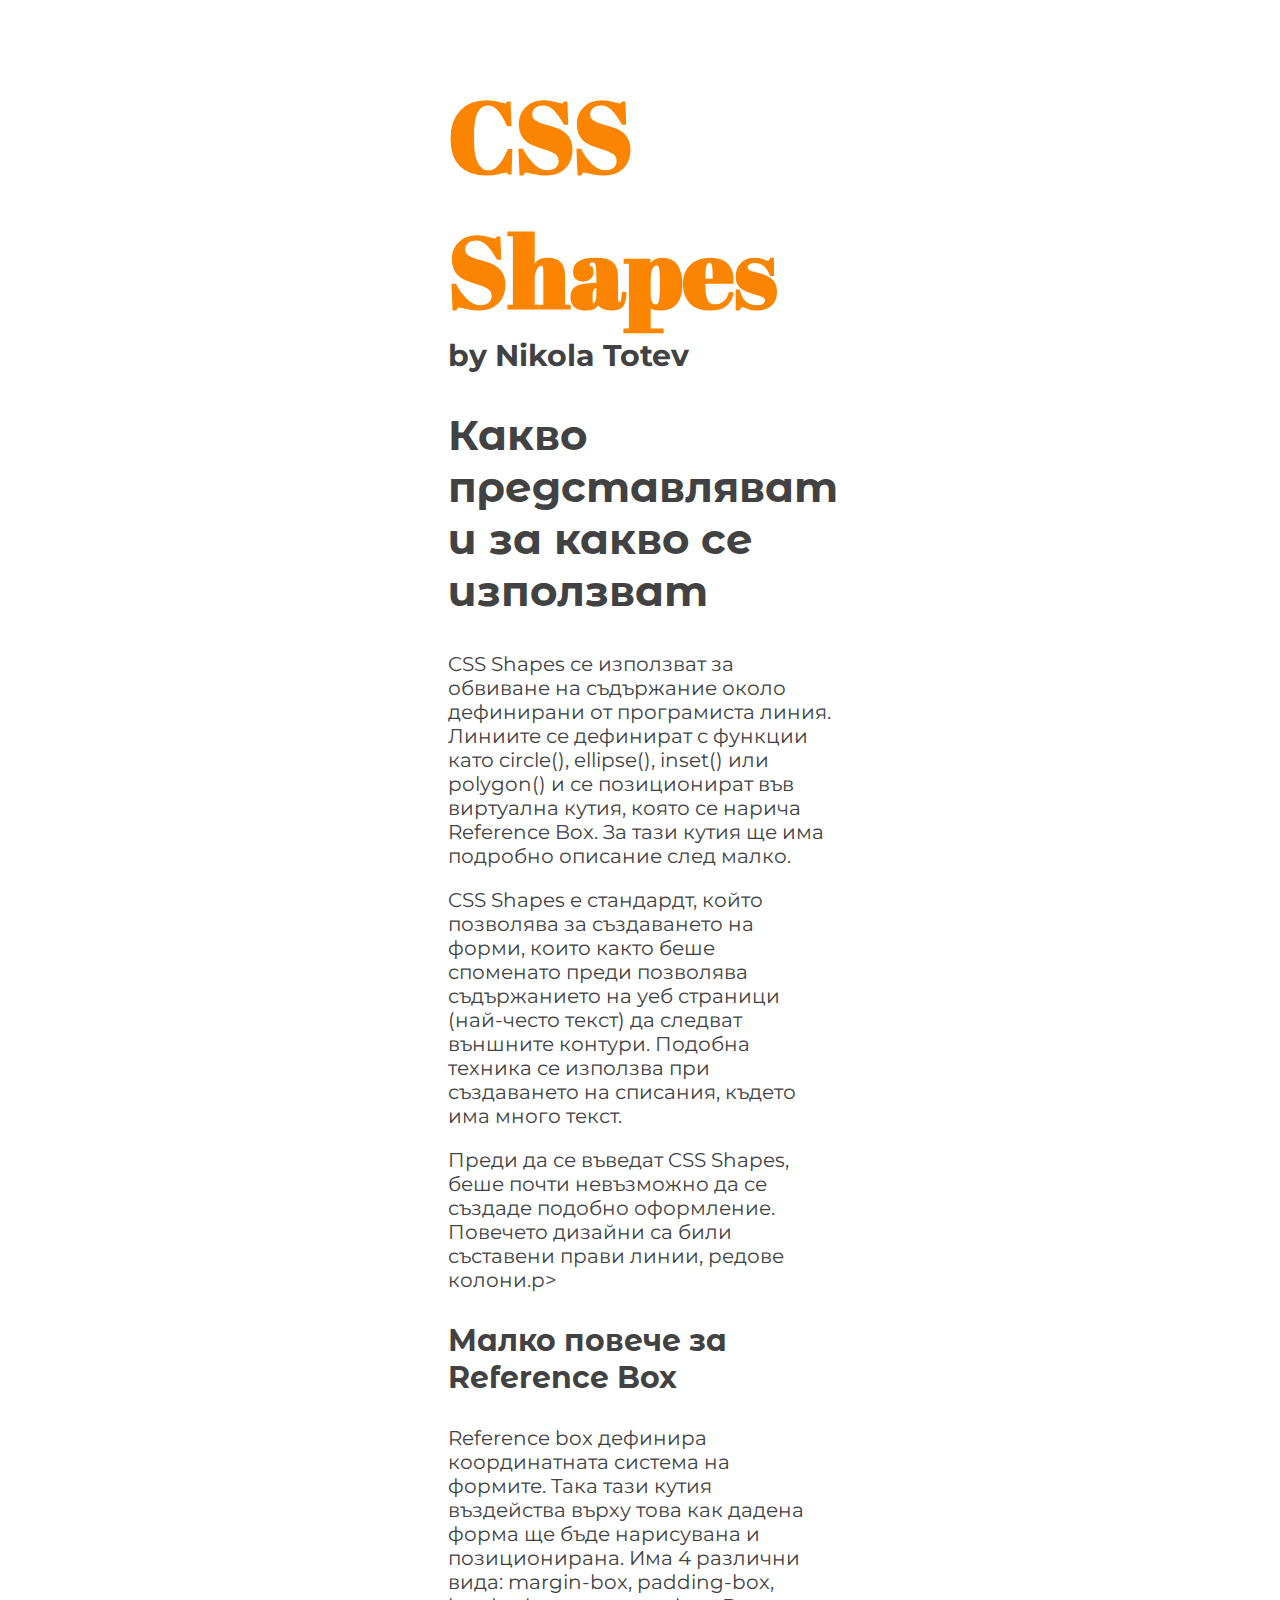
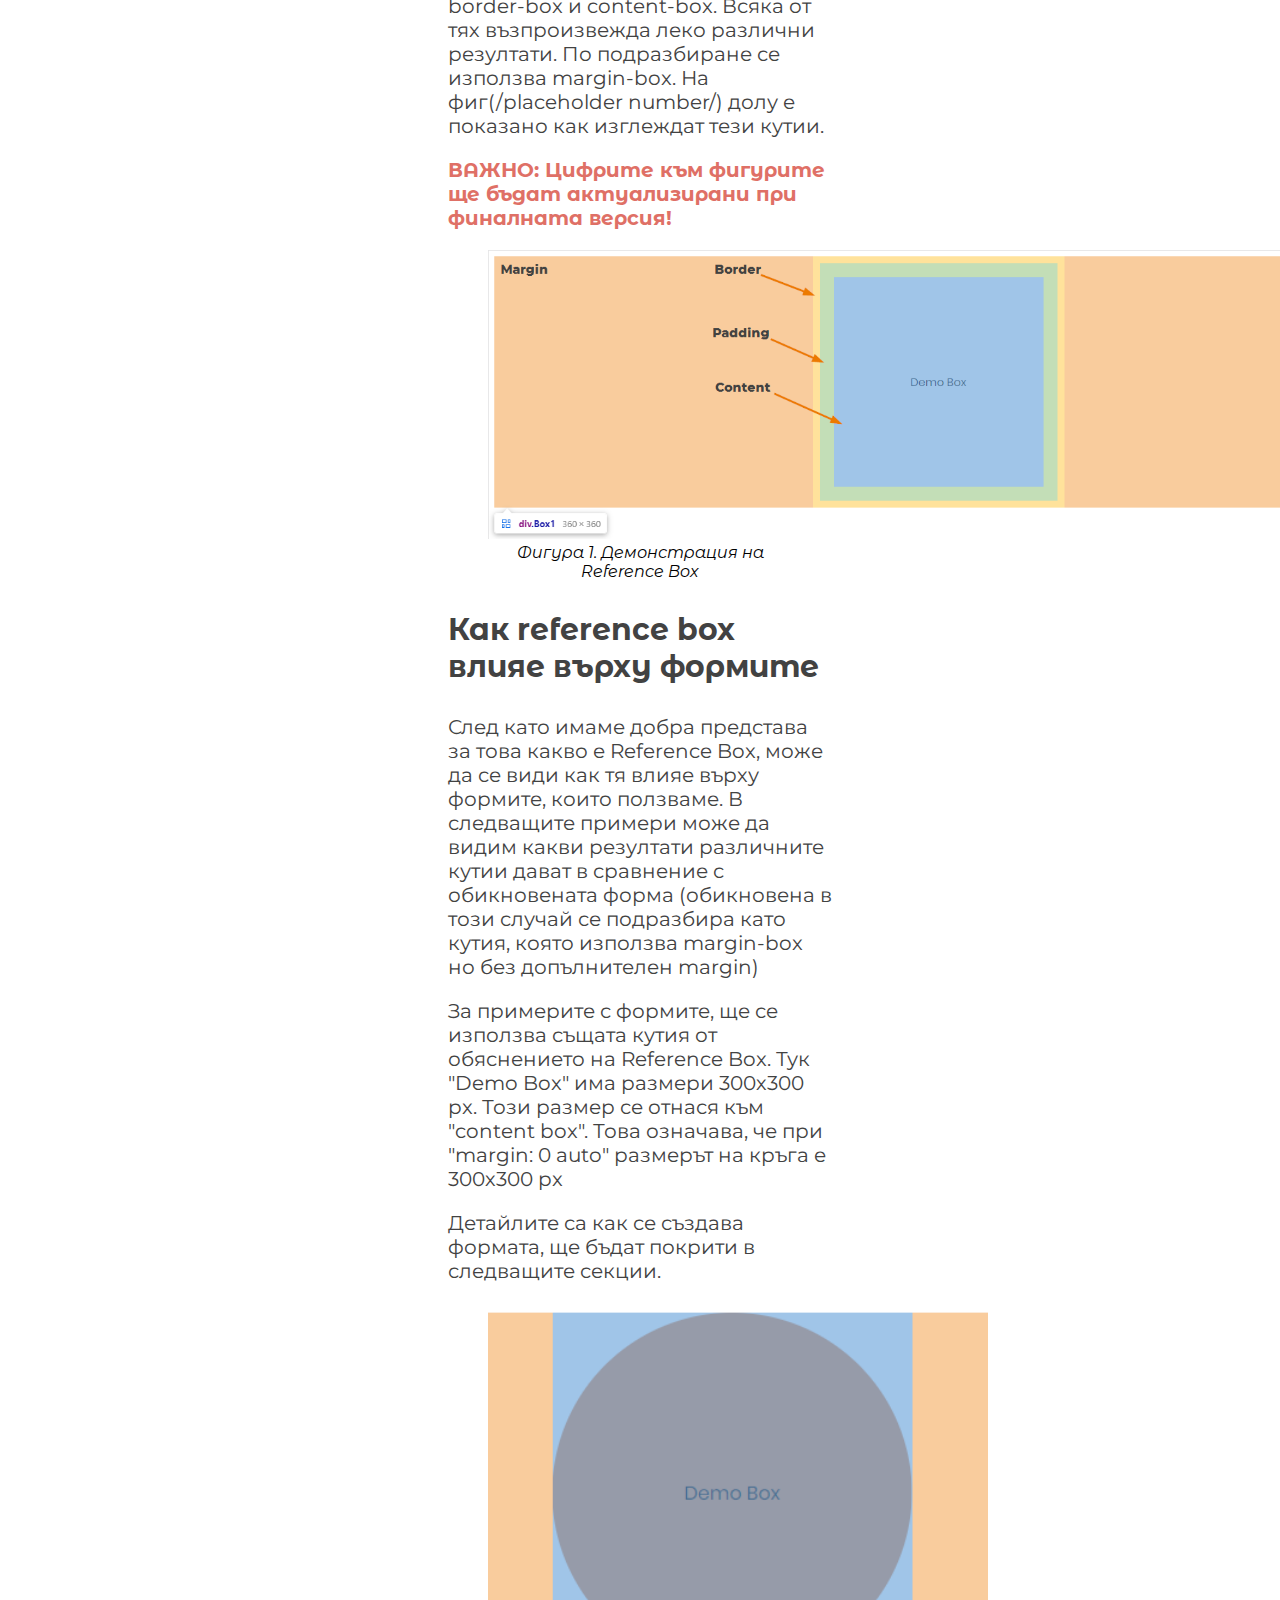
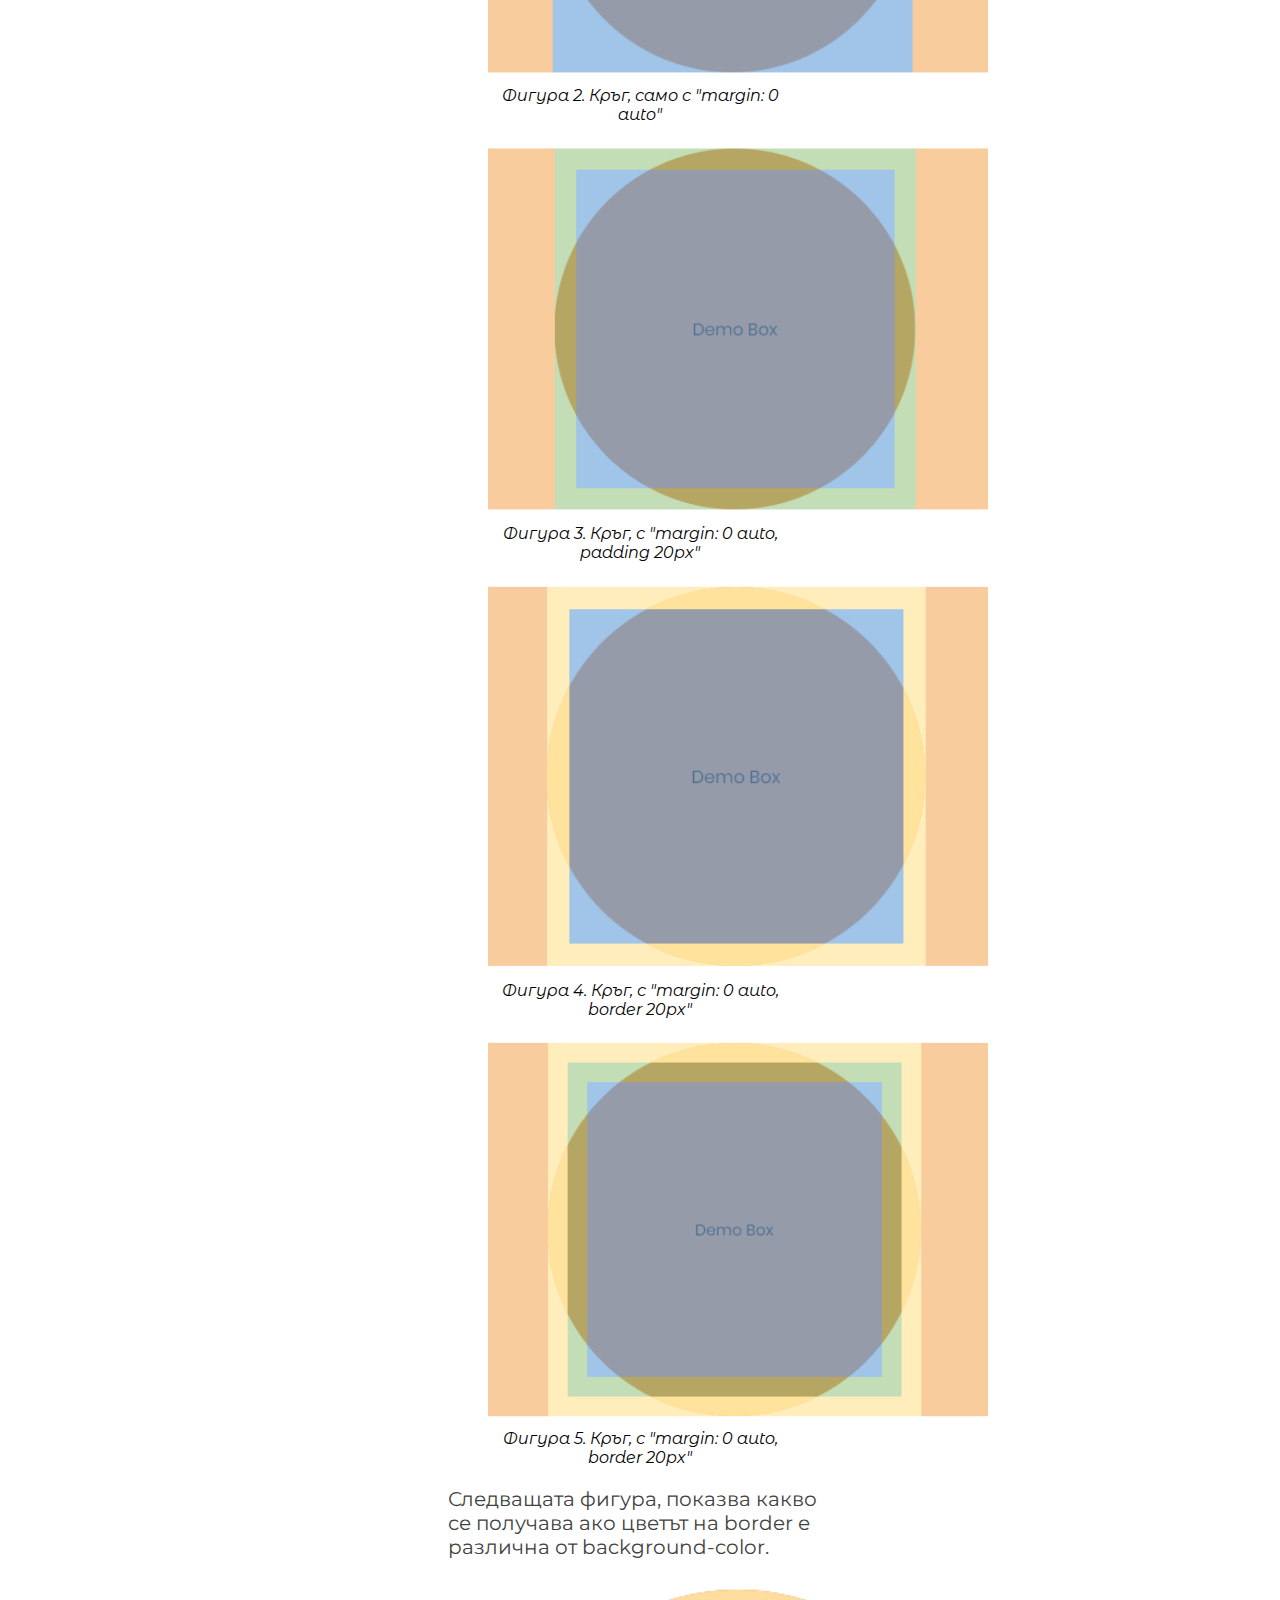
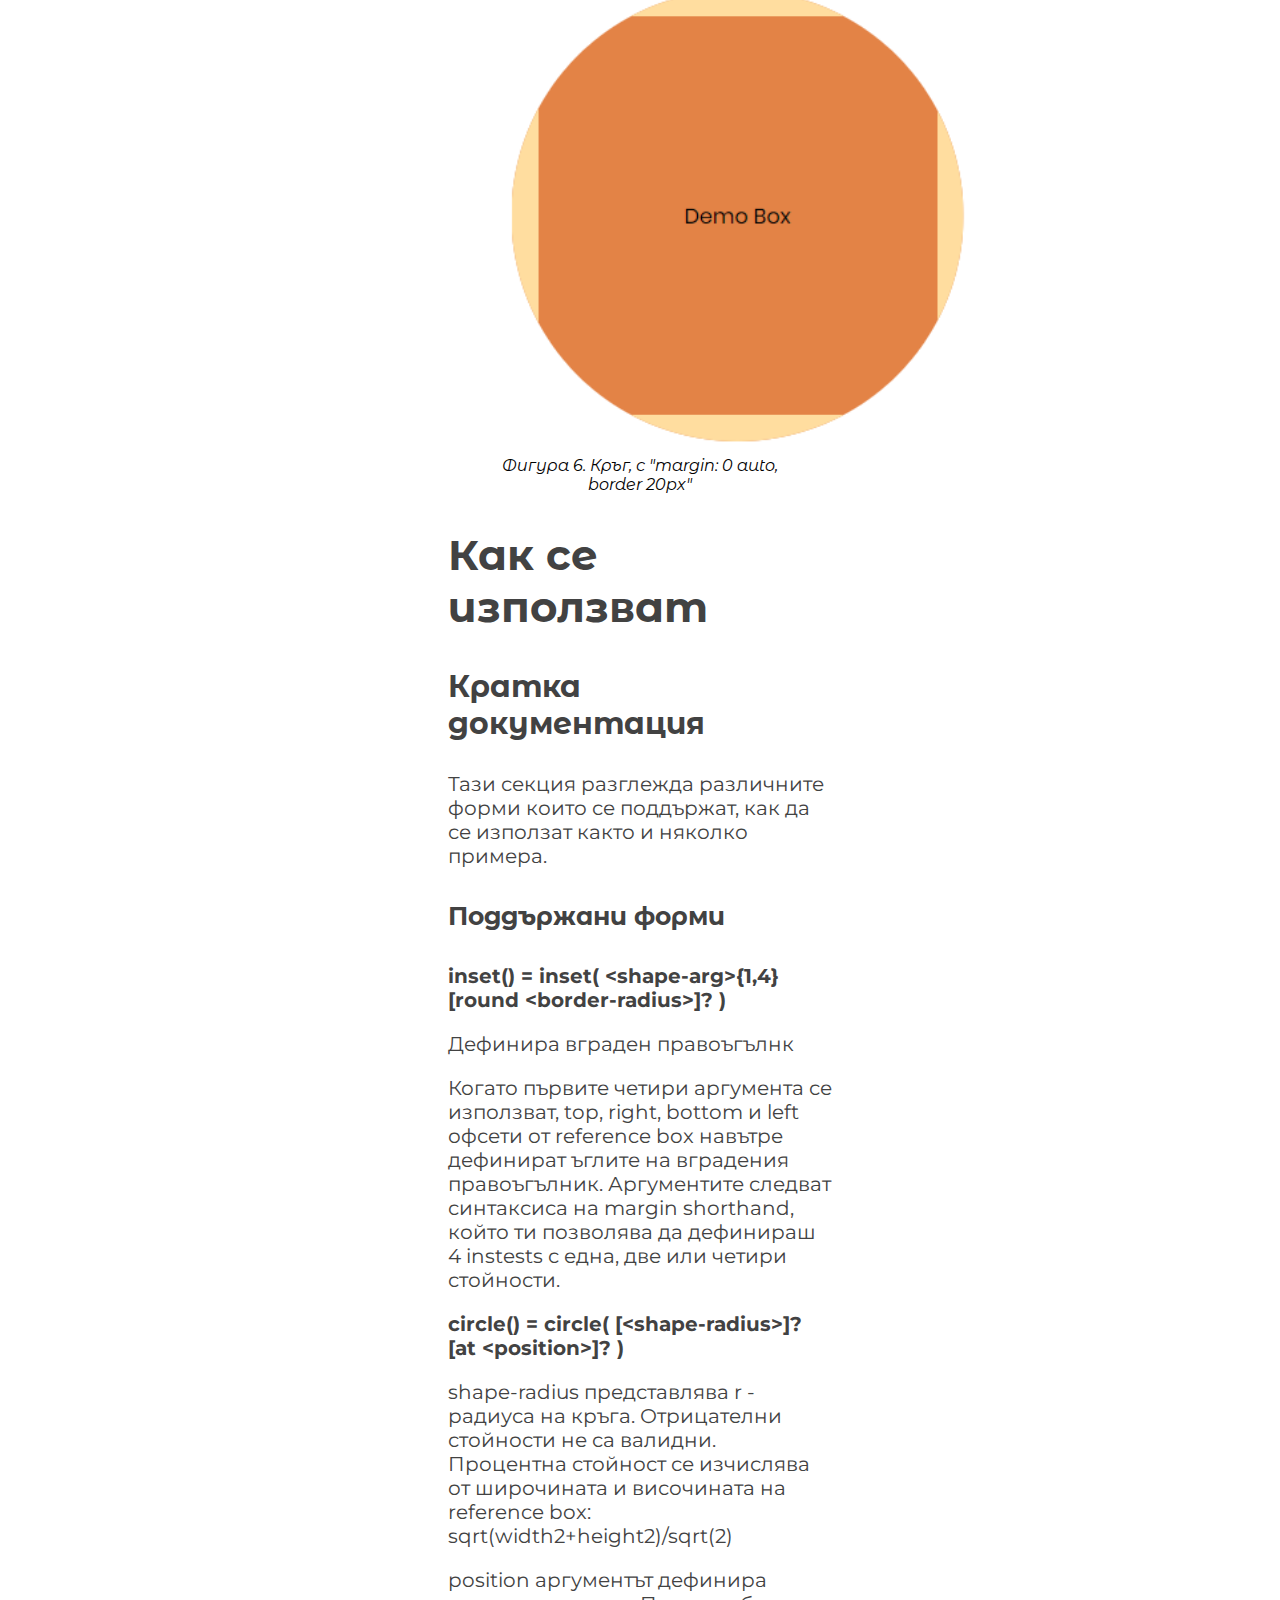
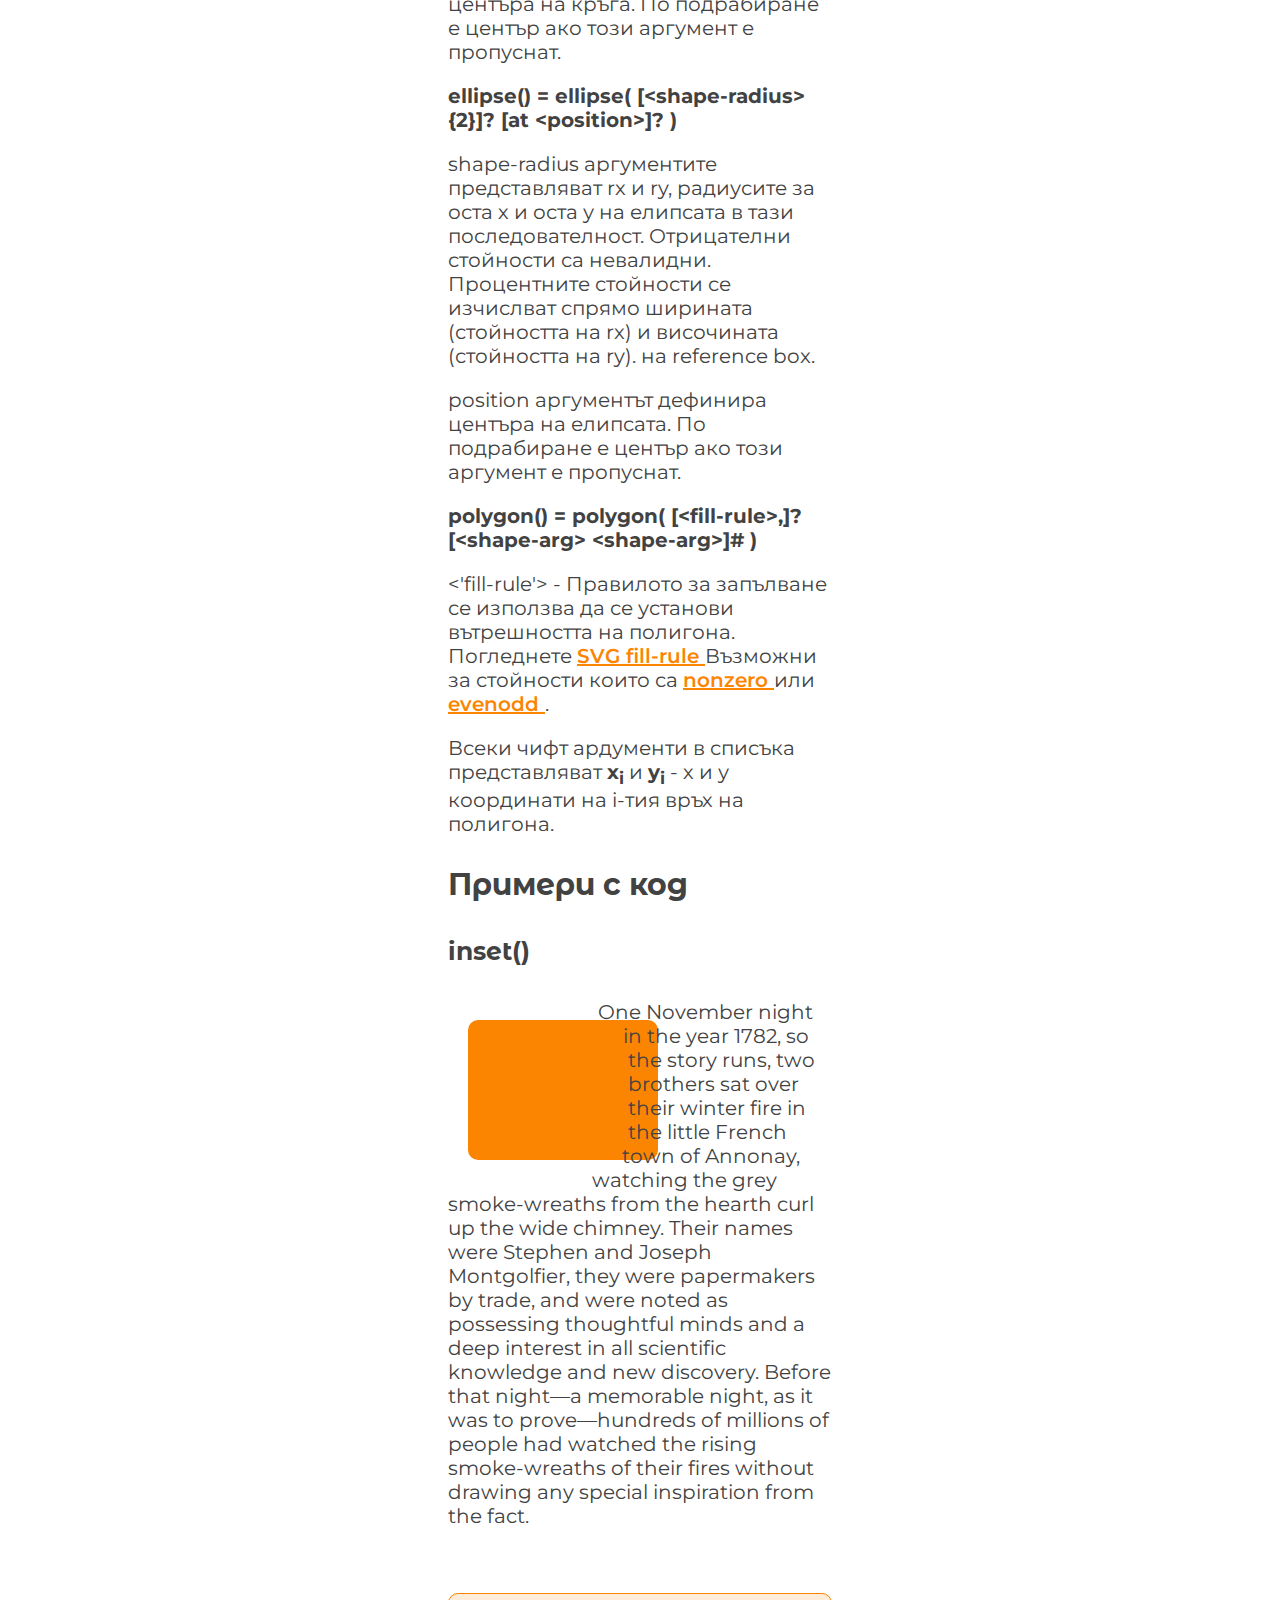
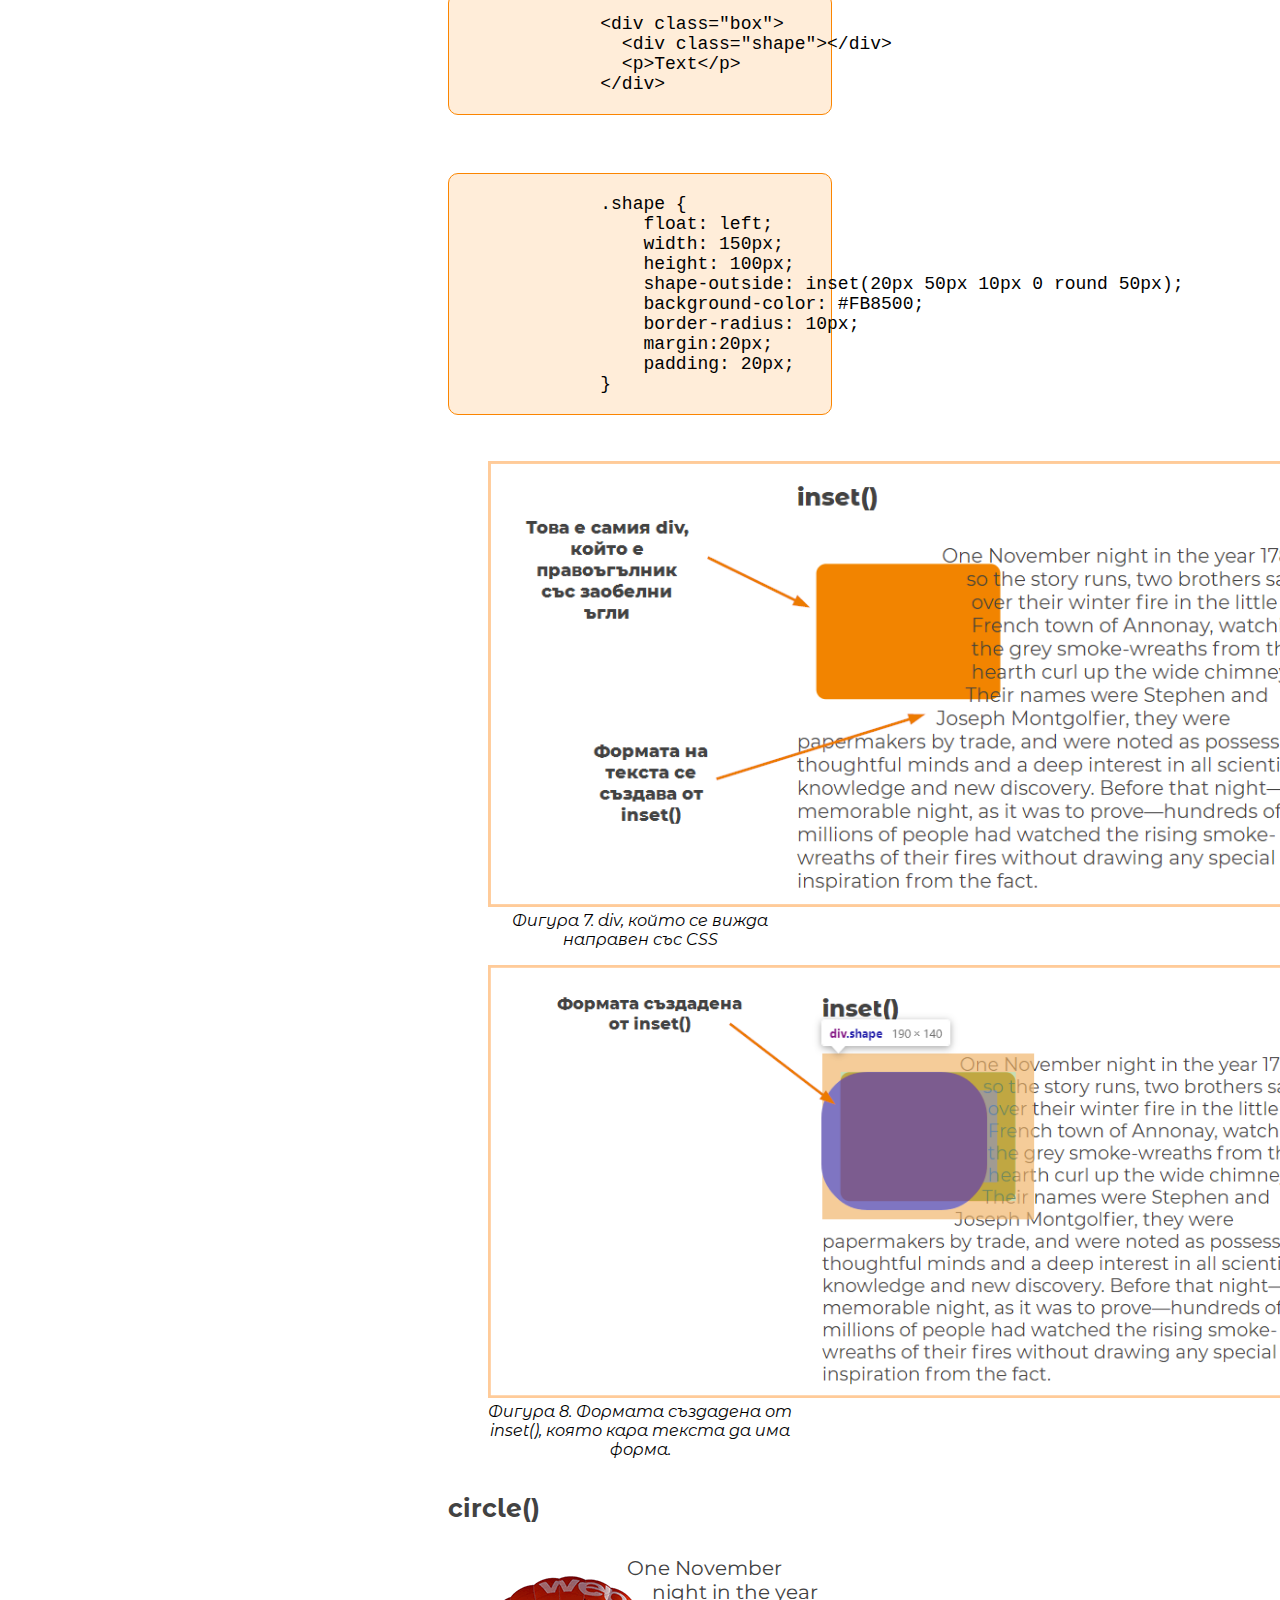
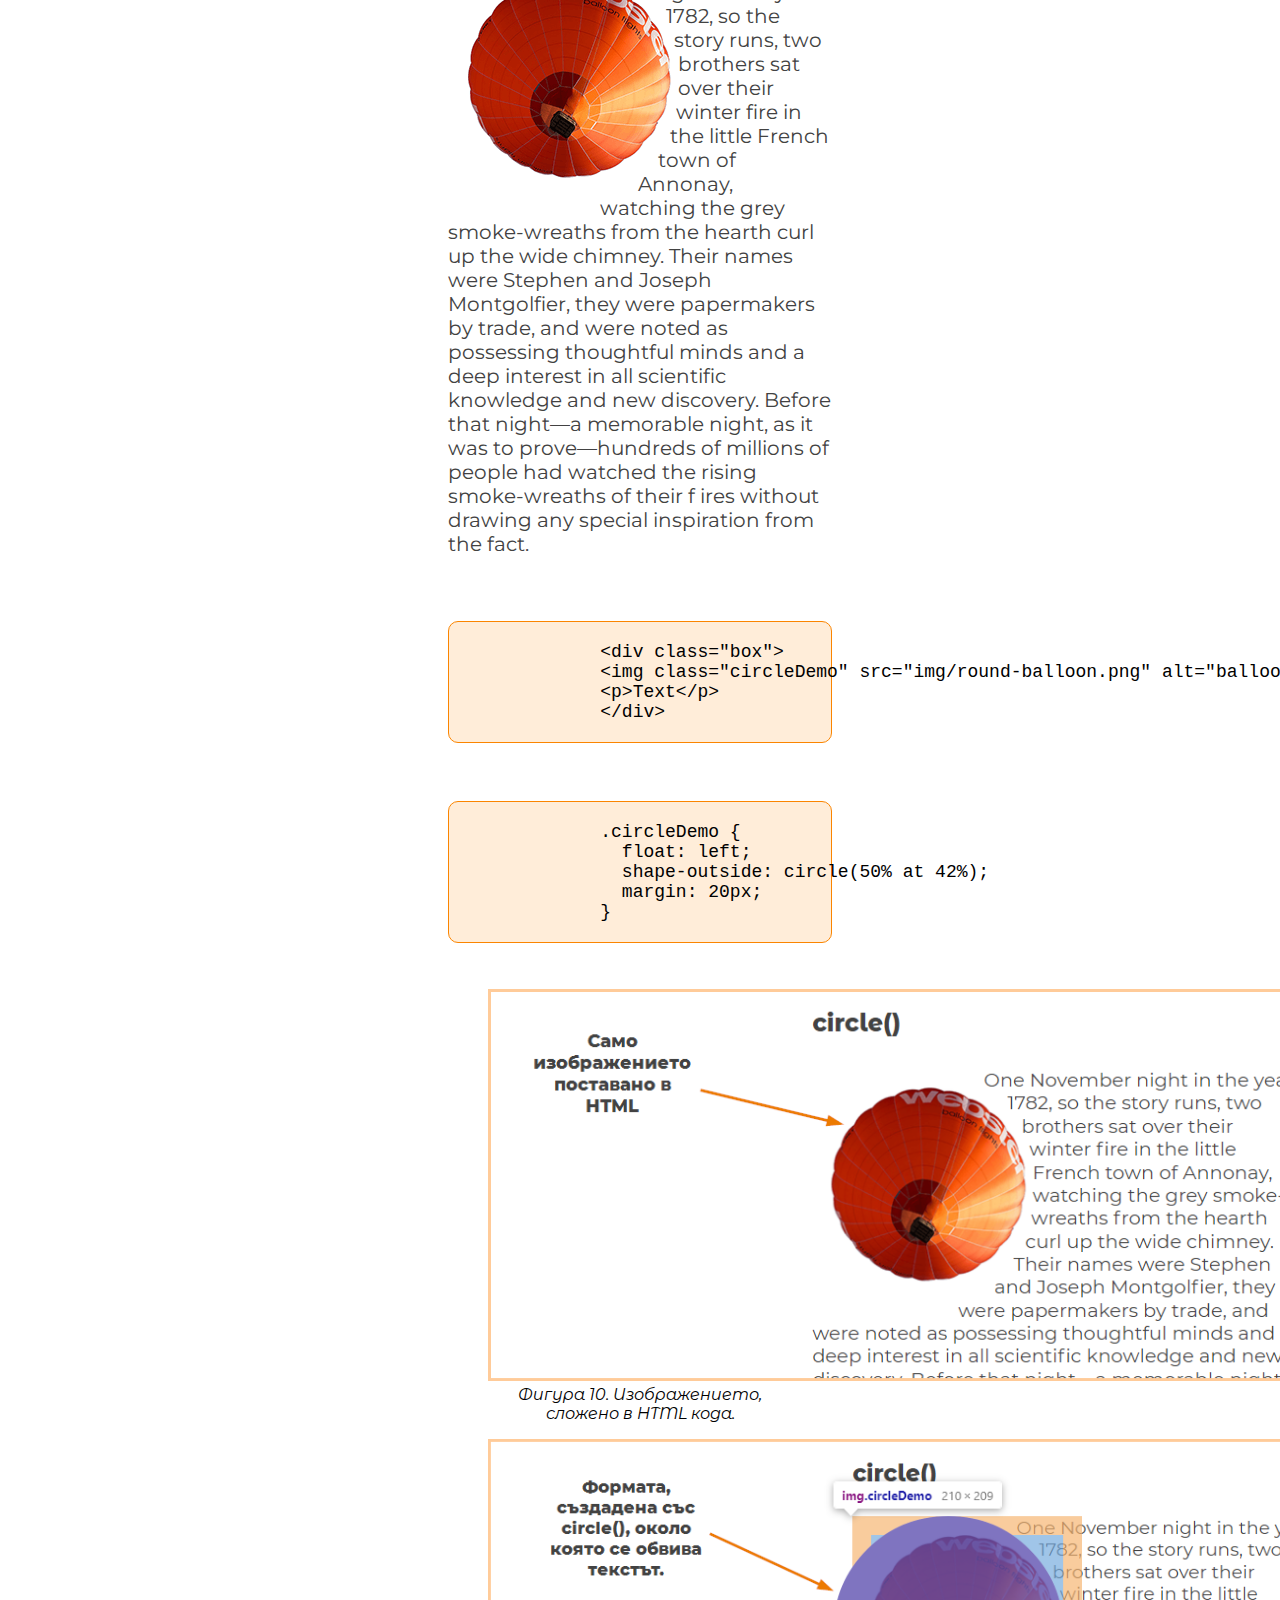
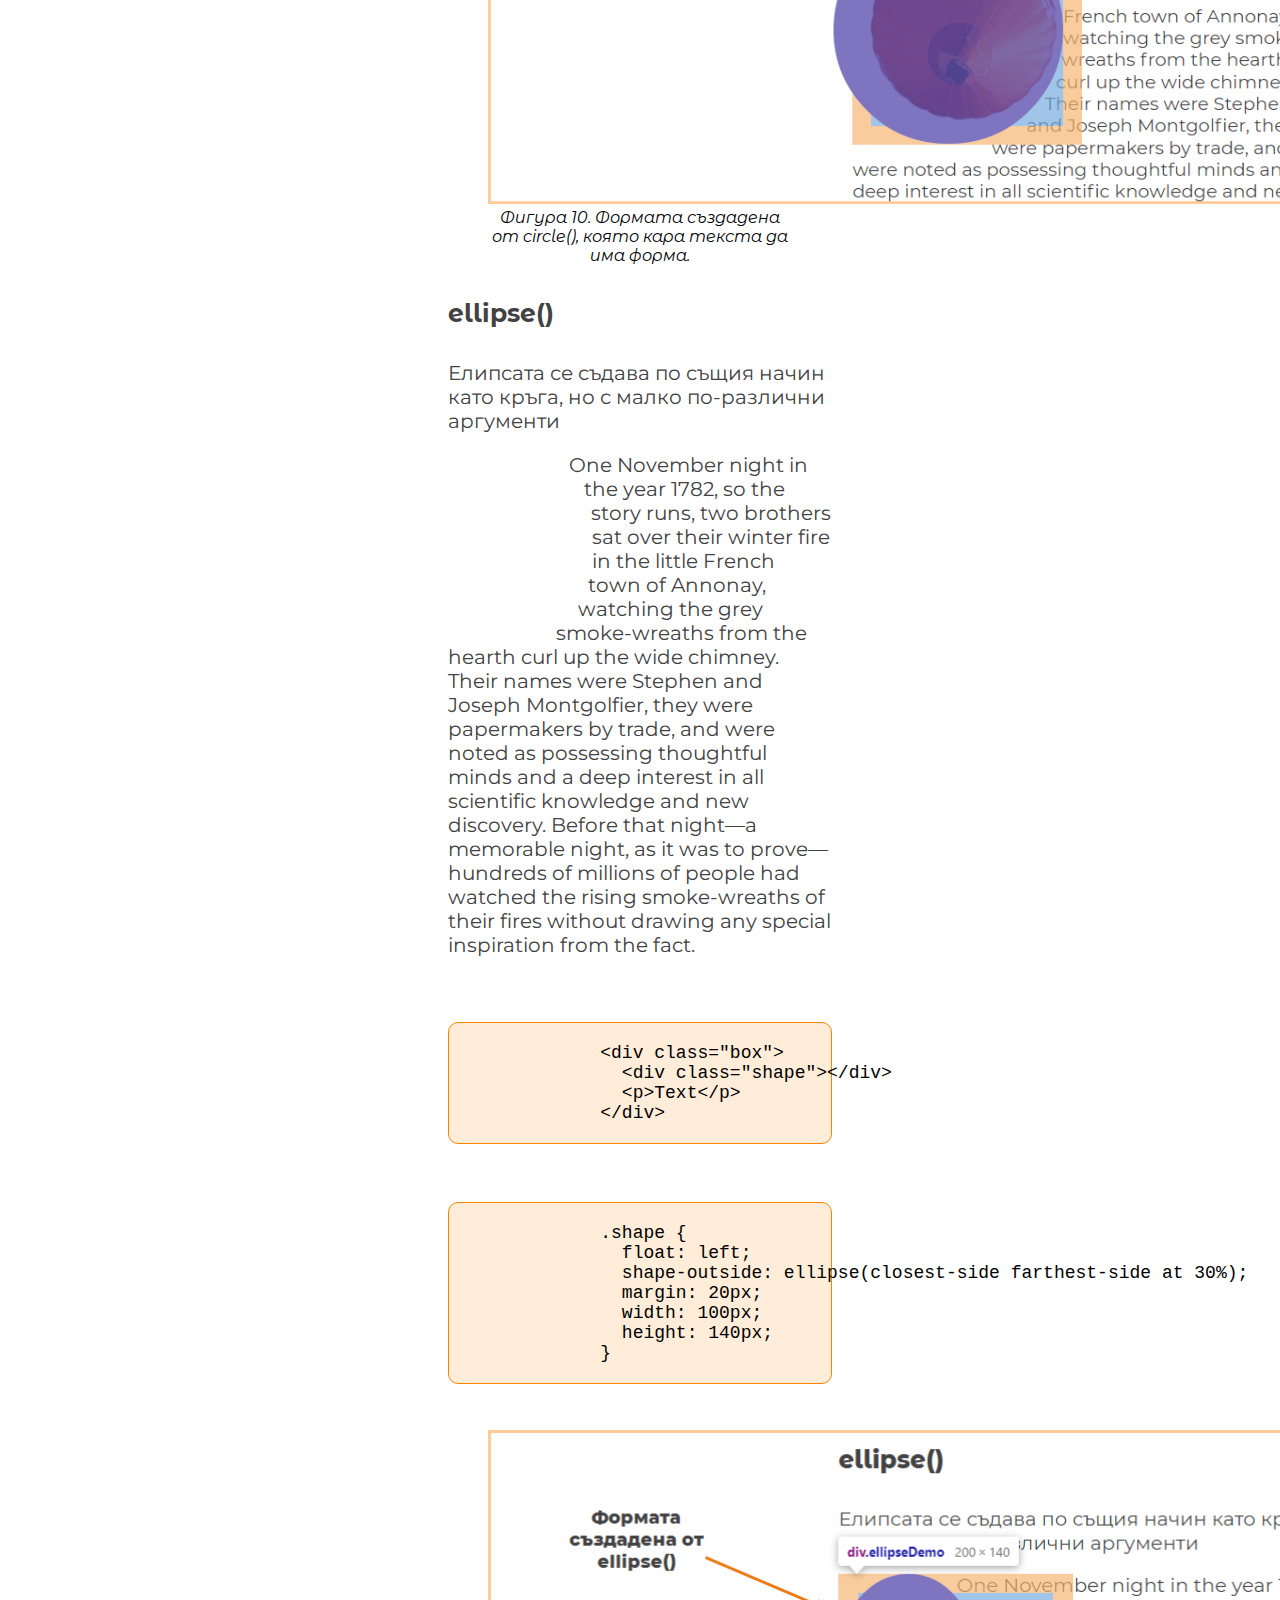
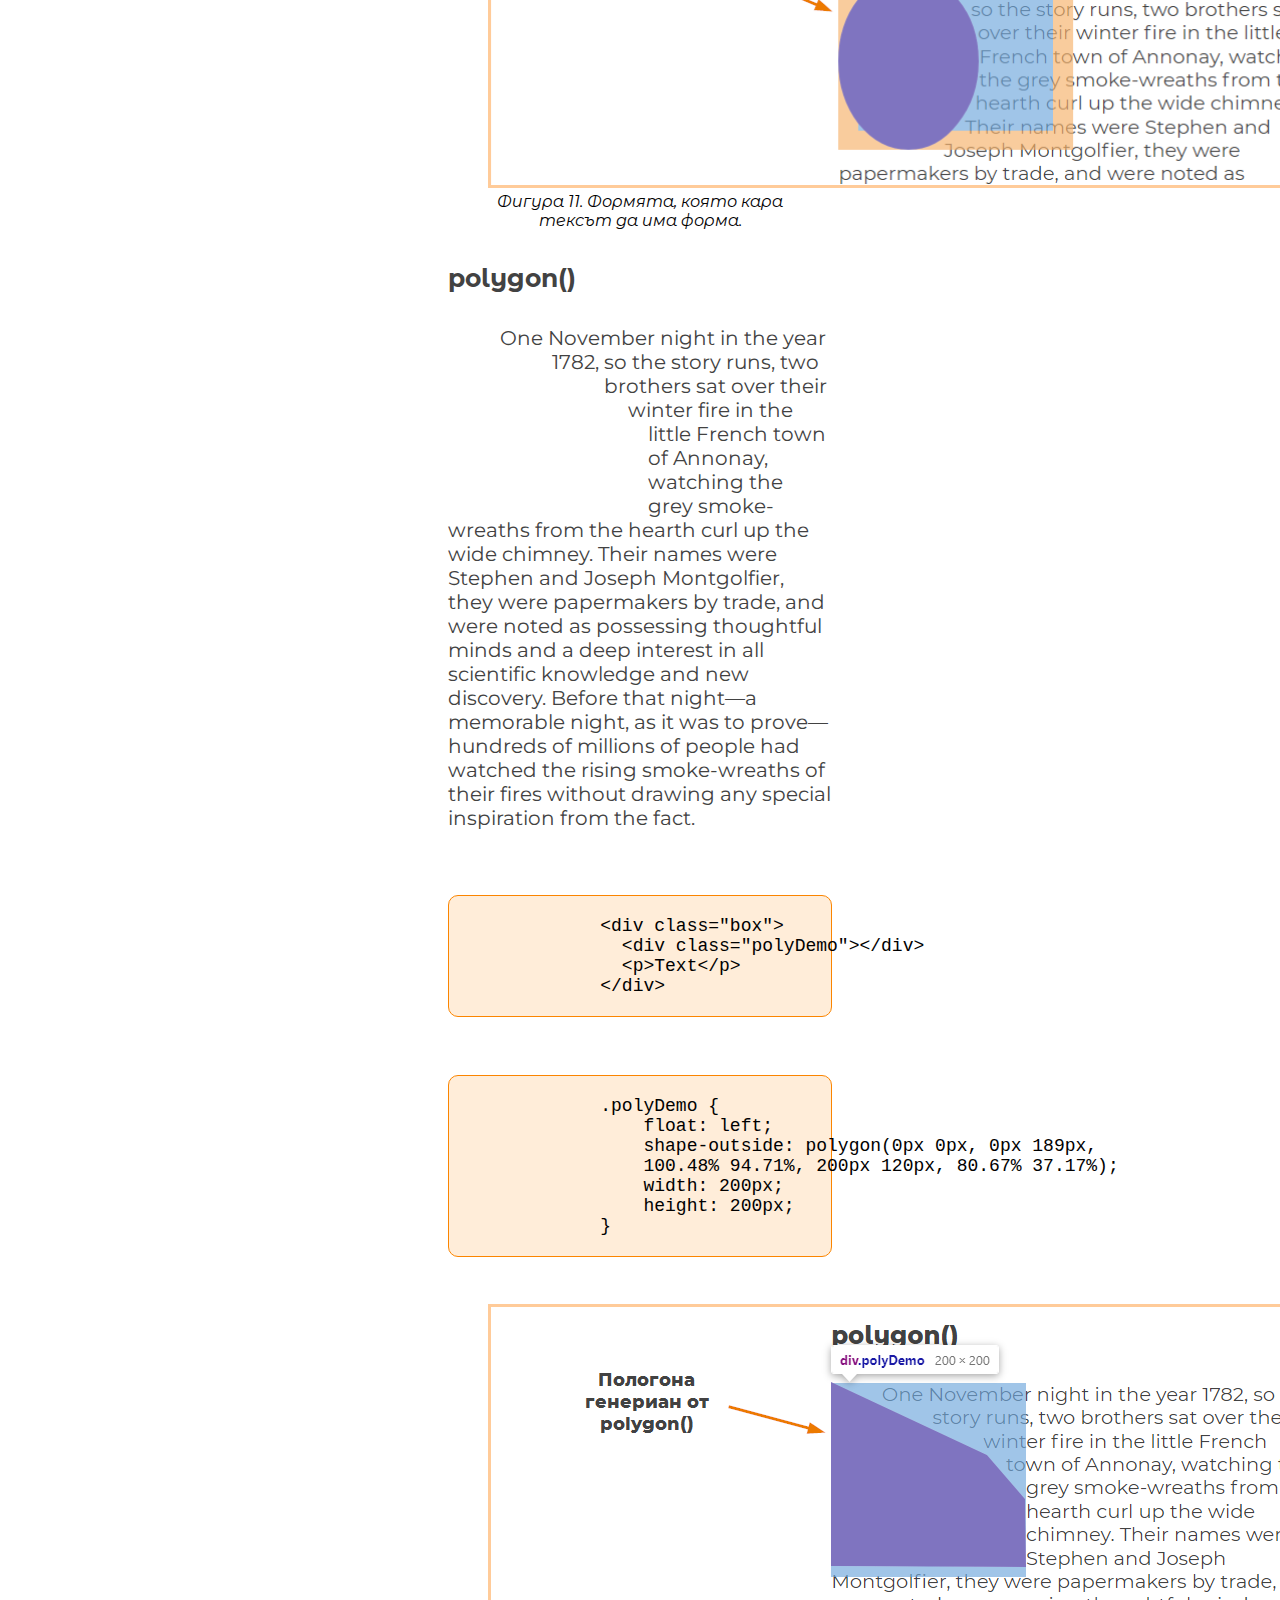
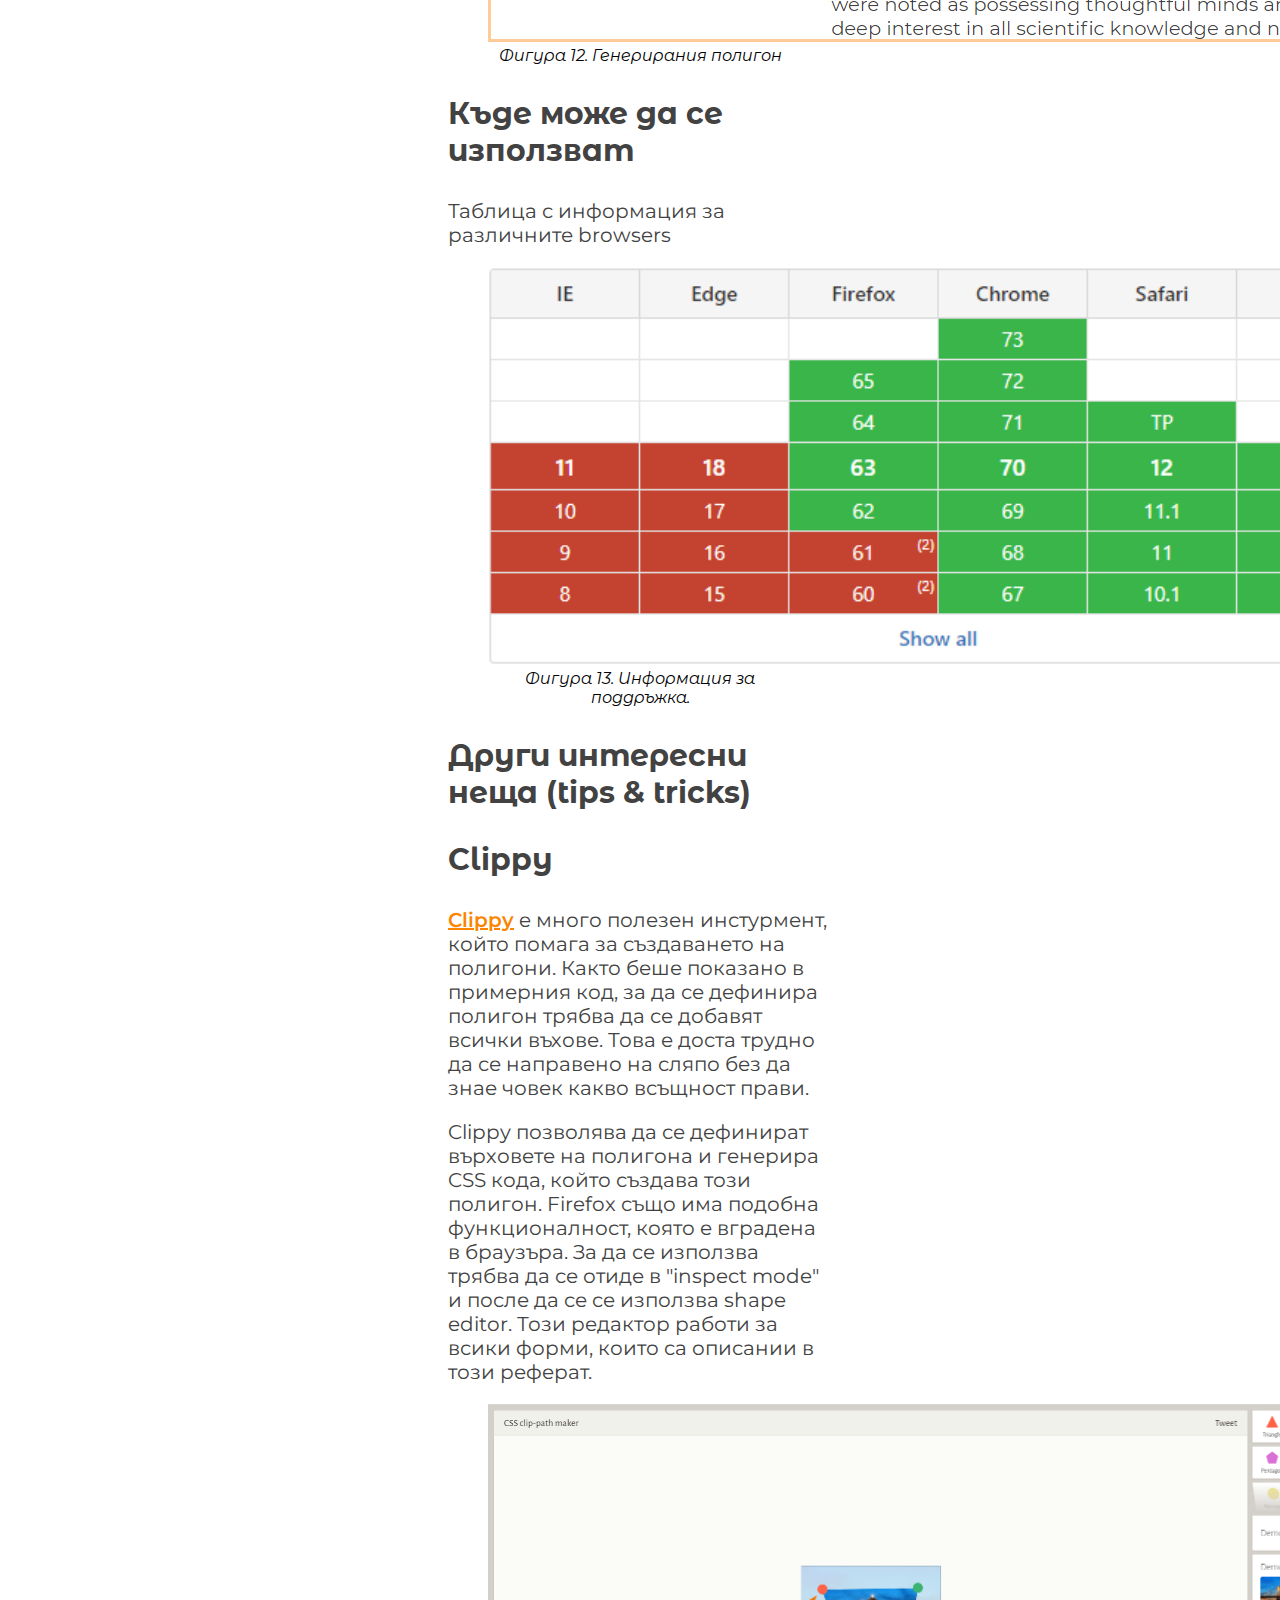
==== commit ade9a482: "Update index.html" ====
--- a/index.html
+++ b/index.html
@@ -269,7 +269,7 @@
 
           <figure>
             <img src="img/imgOnly.png" alt="Reference box" width="850">
-            <figcaption id="fig9">Фигура 10. Изображението, сложено в HTMl кода. </figcaption>
+            <figcaption id="fig9">Фигура 10. Изображението, сложено в HTML кода. </figcaption>
           </figure>
           <figure>
             <img src="img/circle.png" alt="Reference box" width="850">
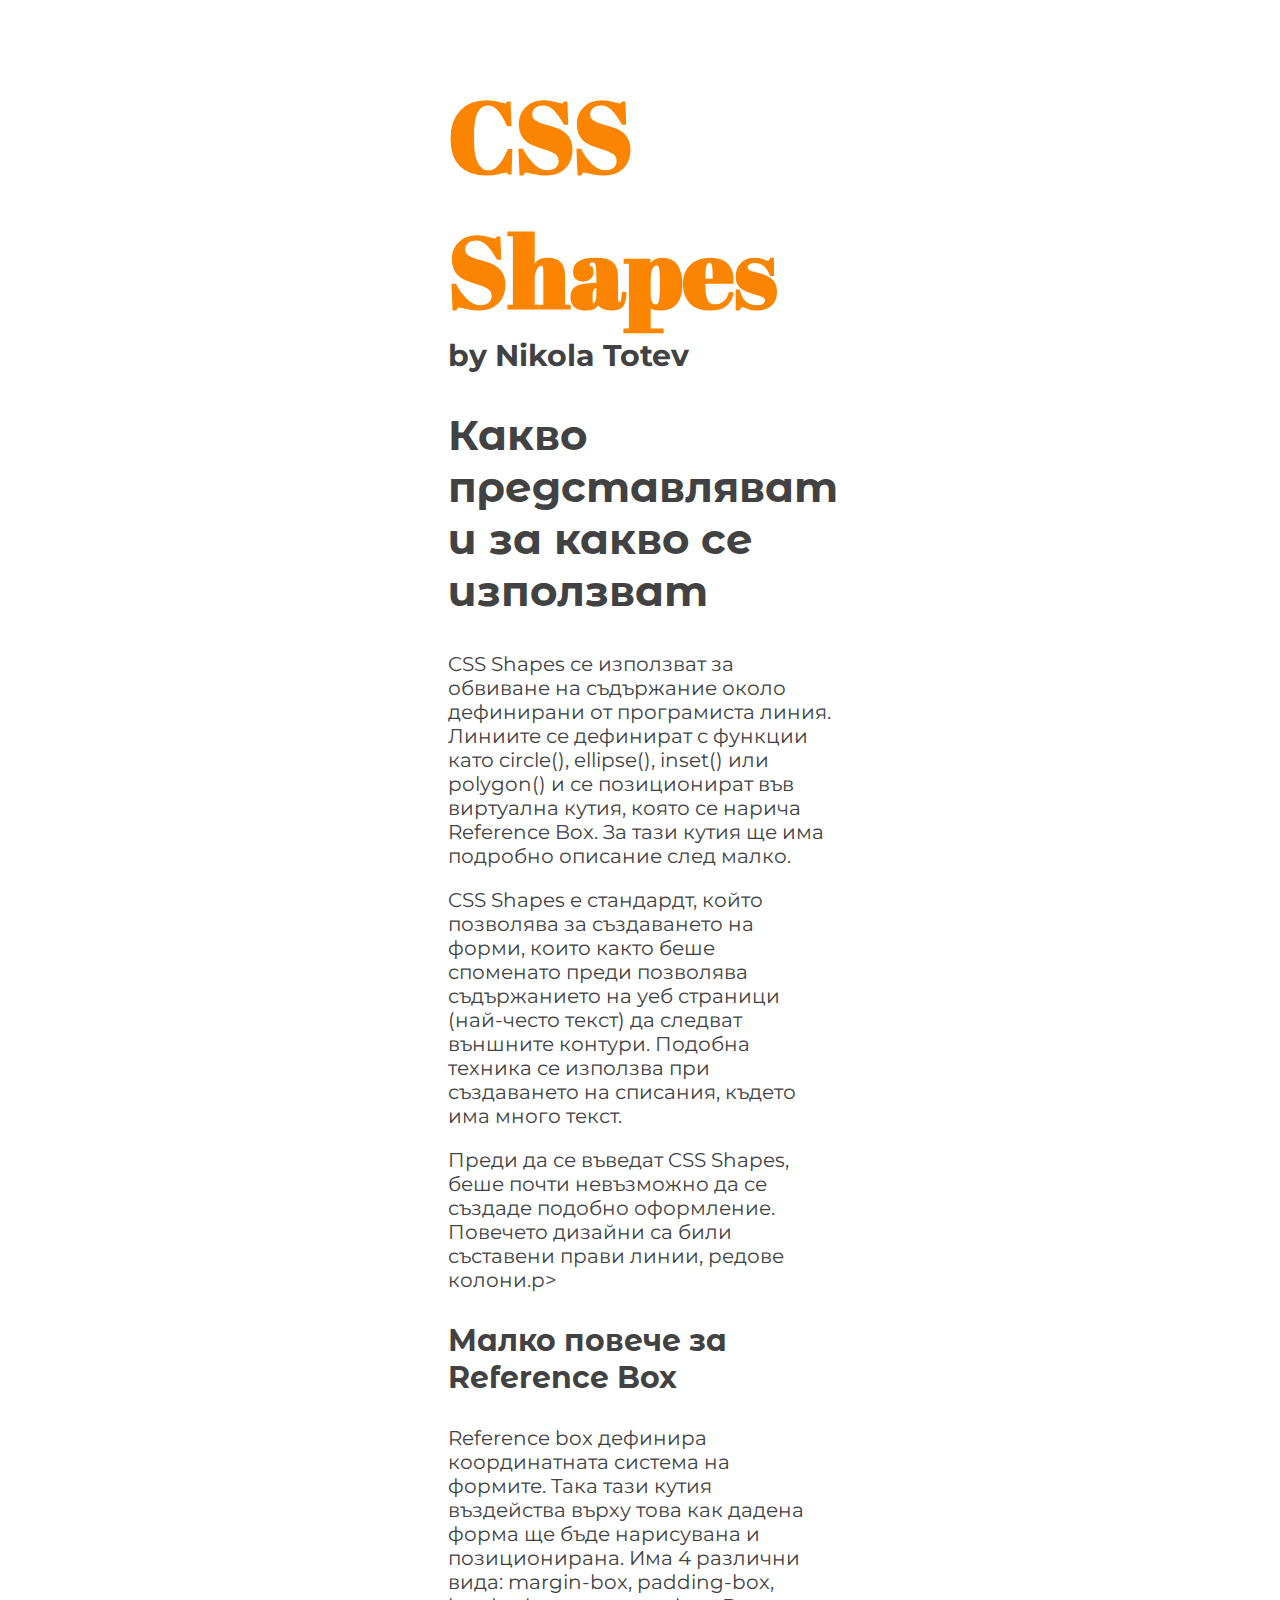
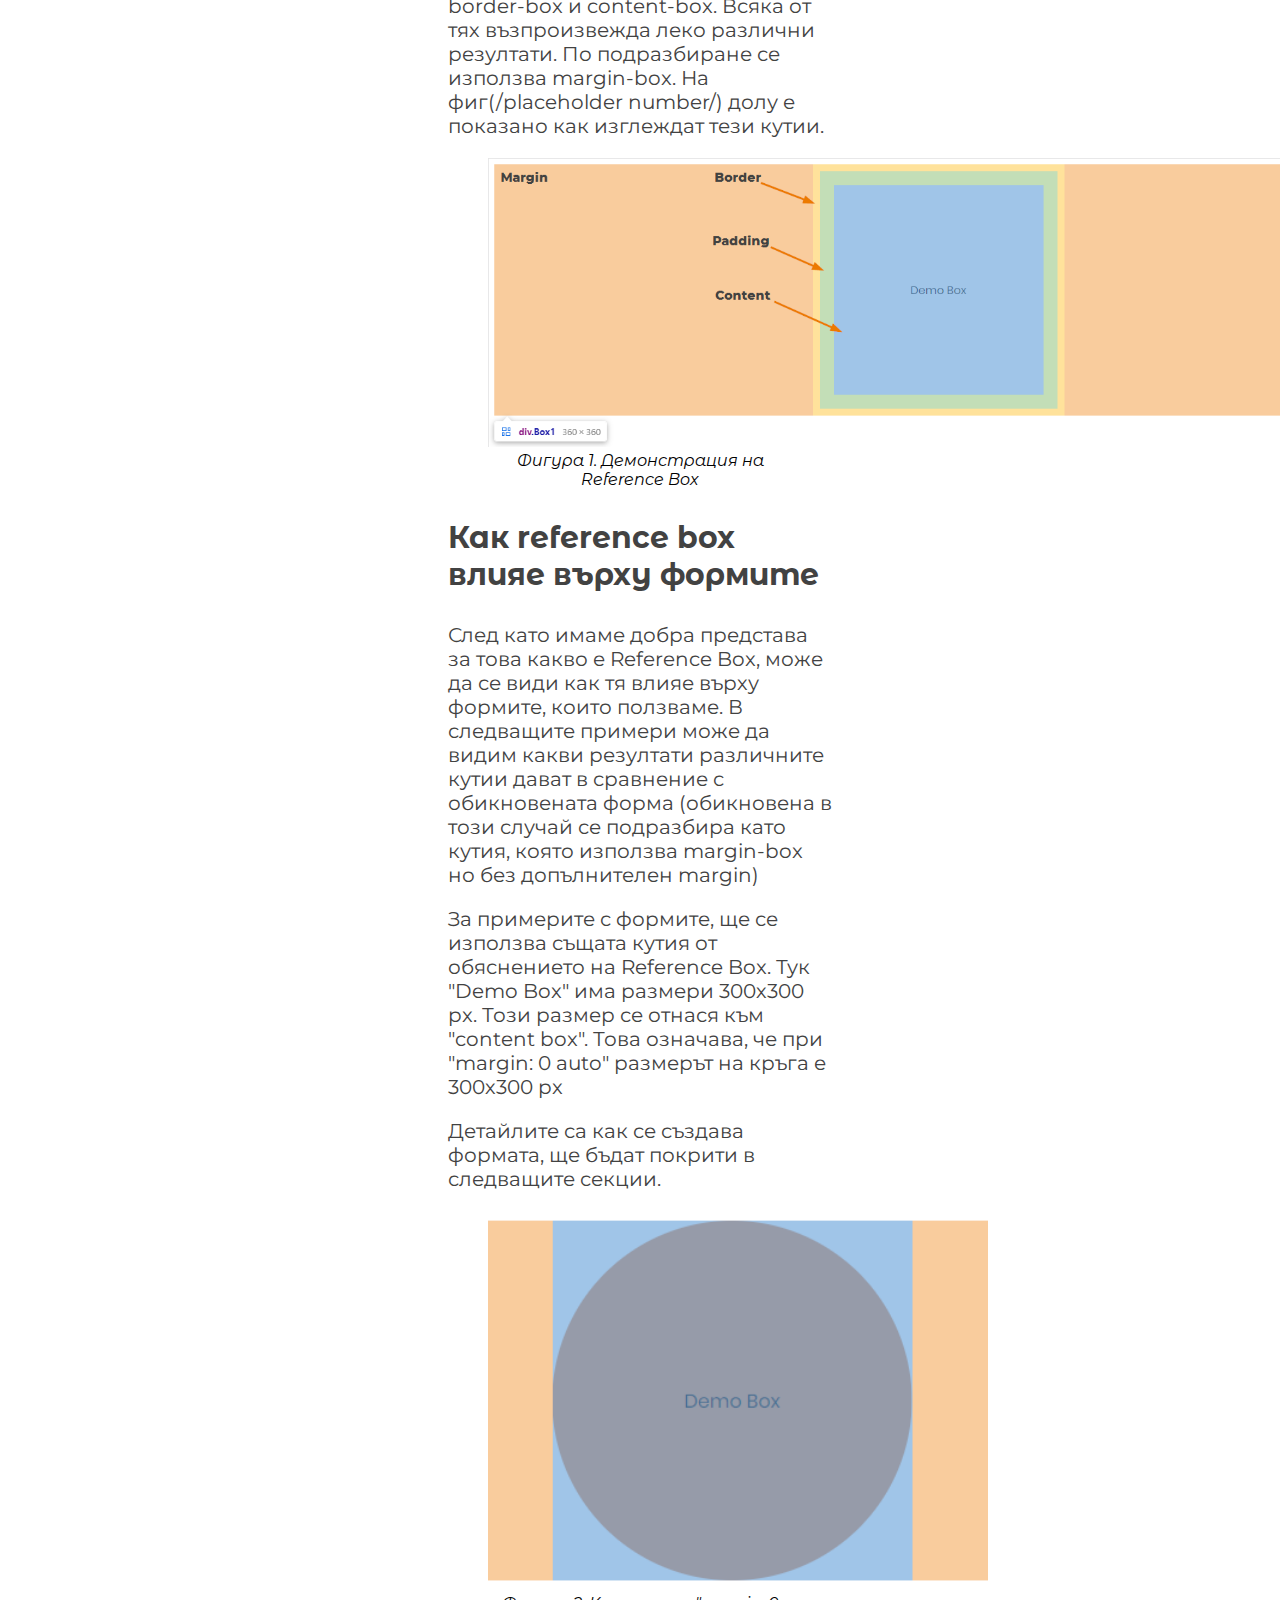
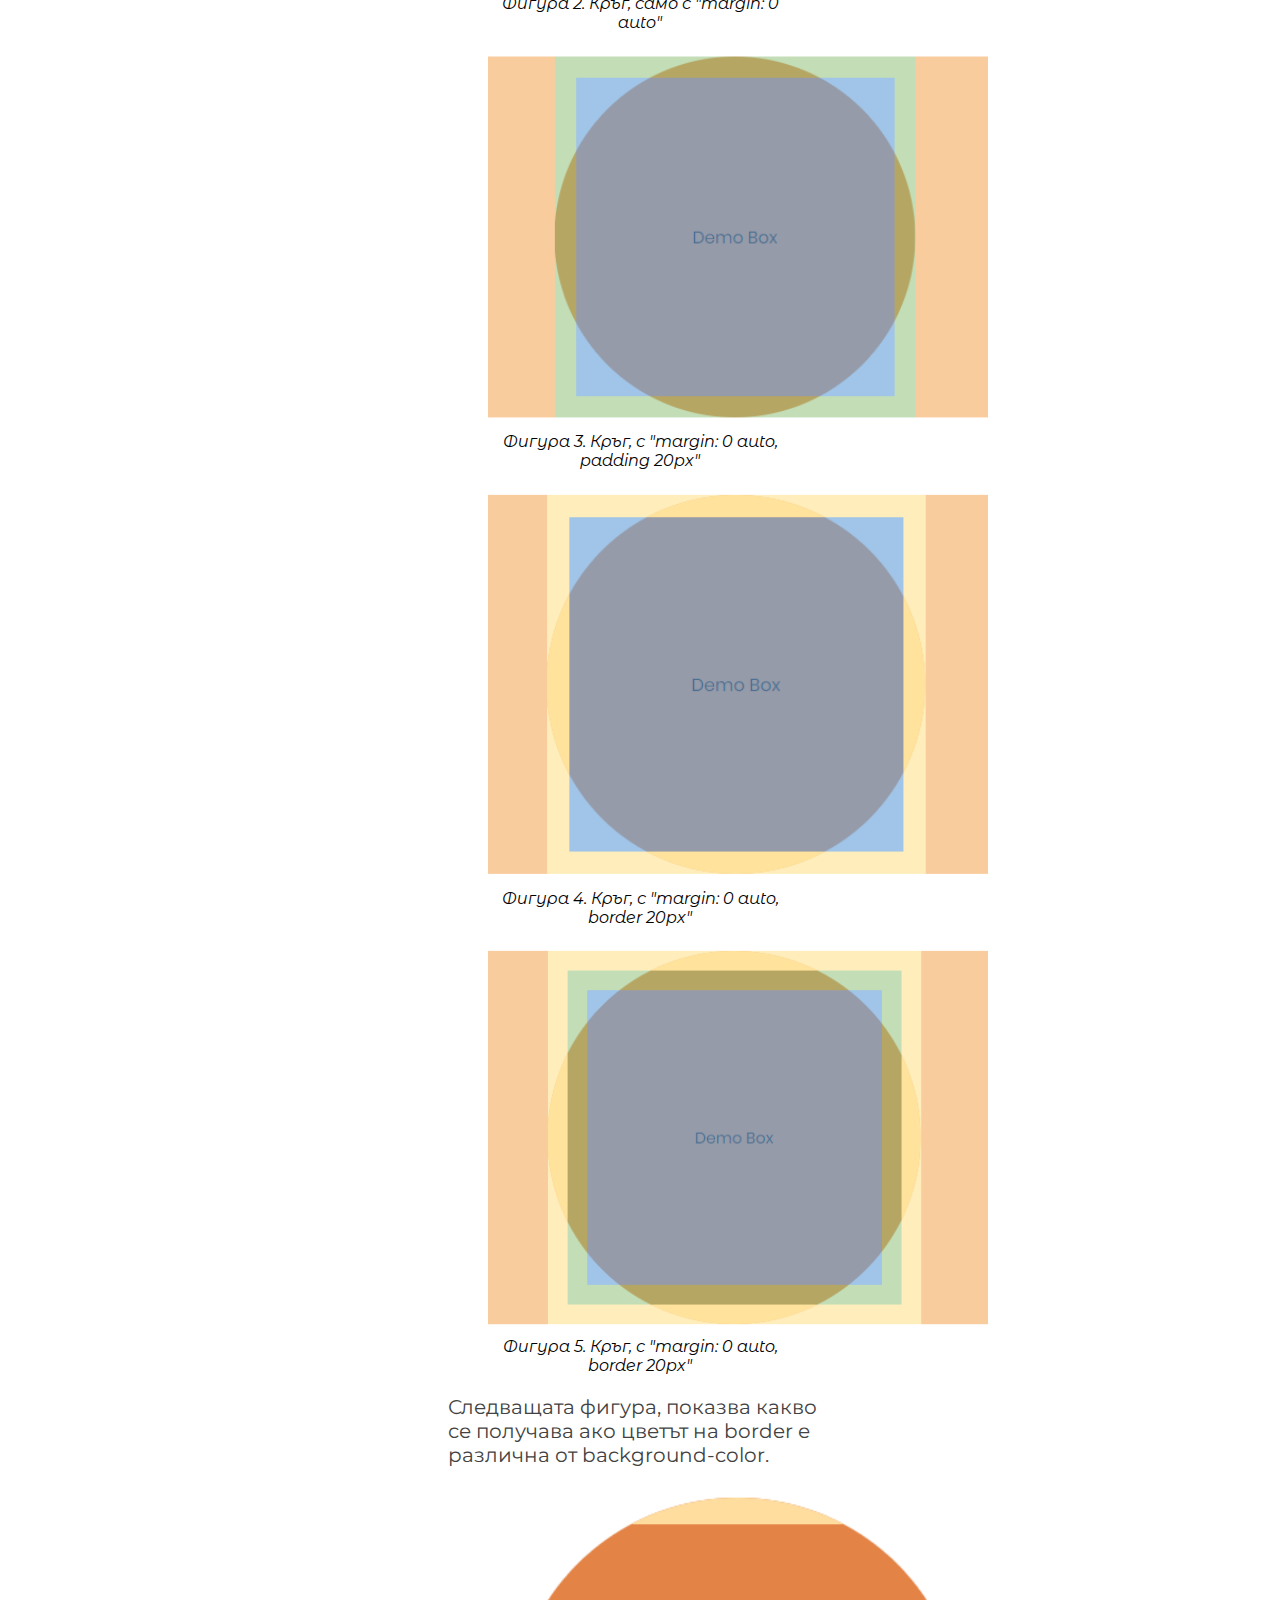
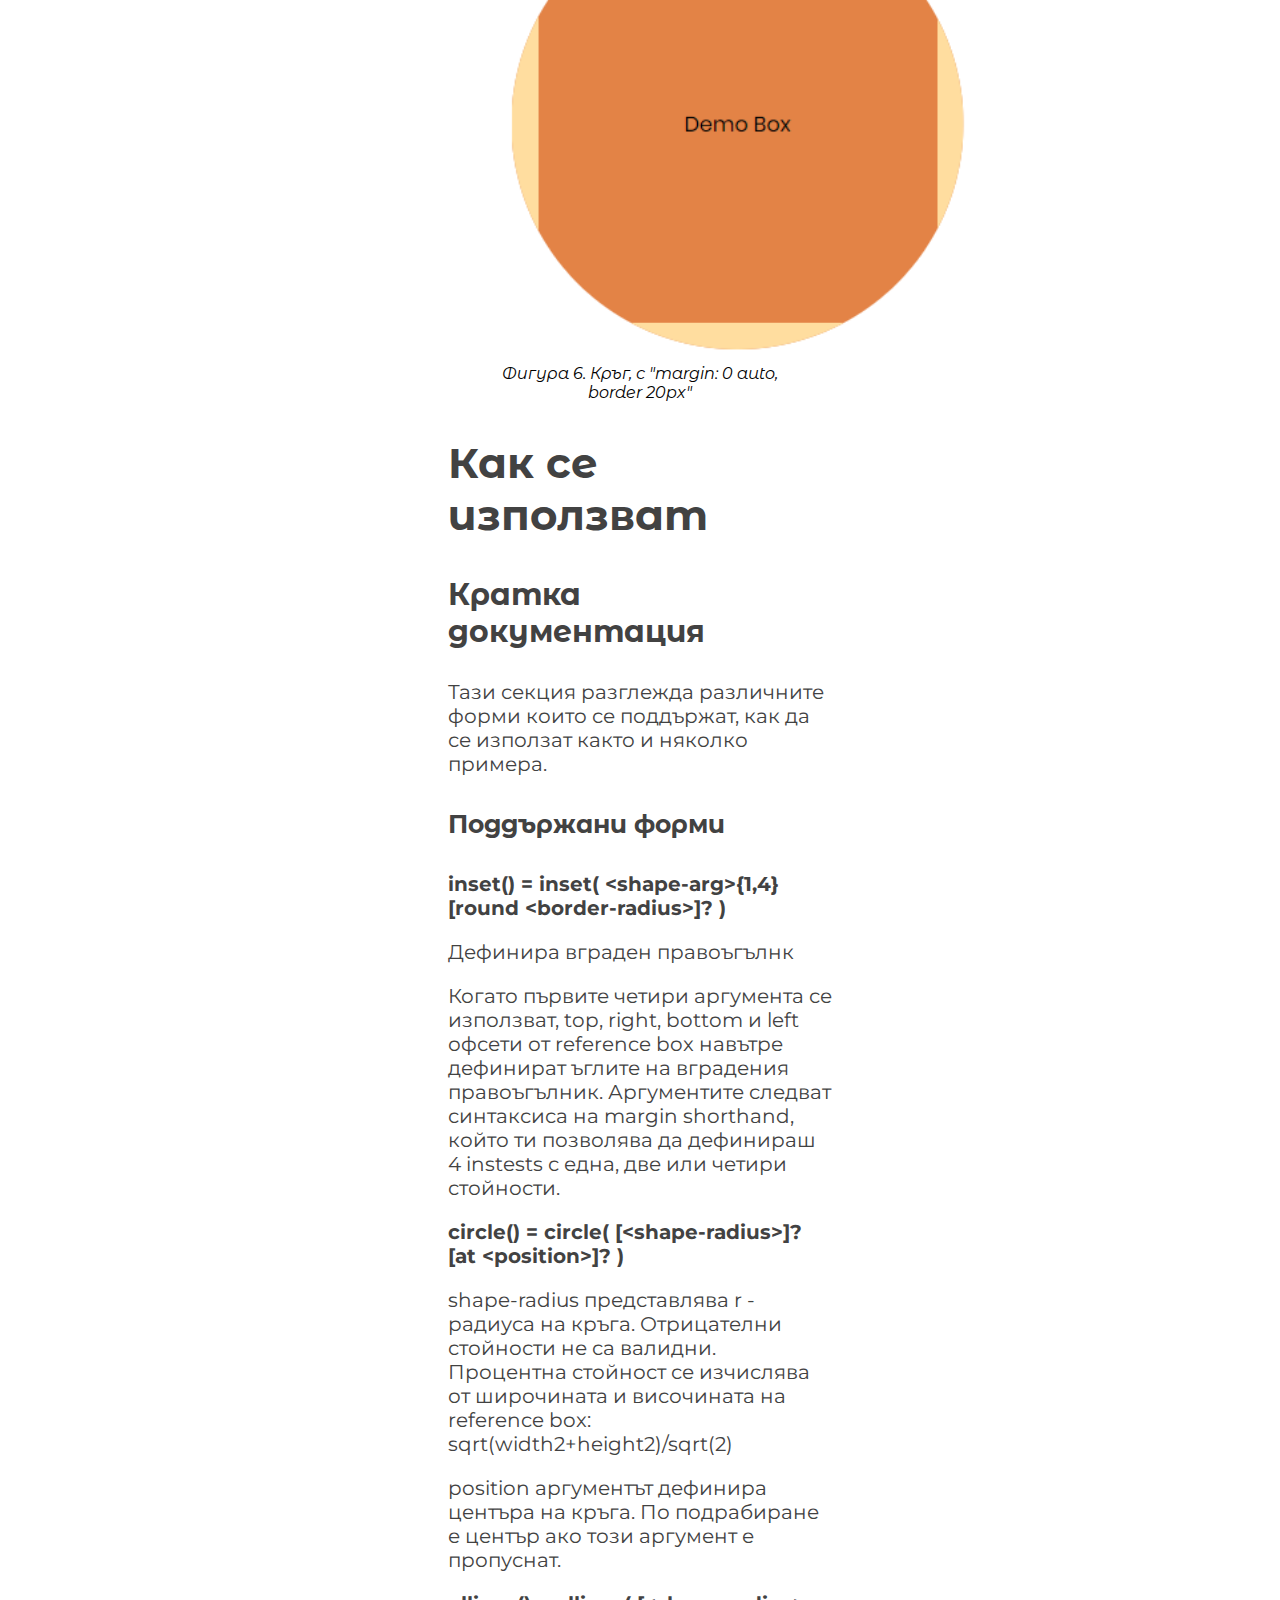
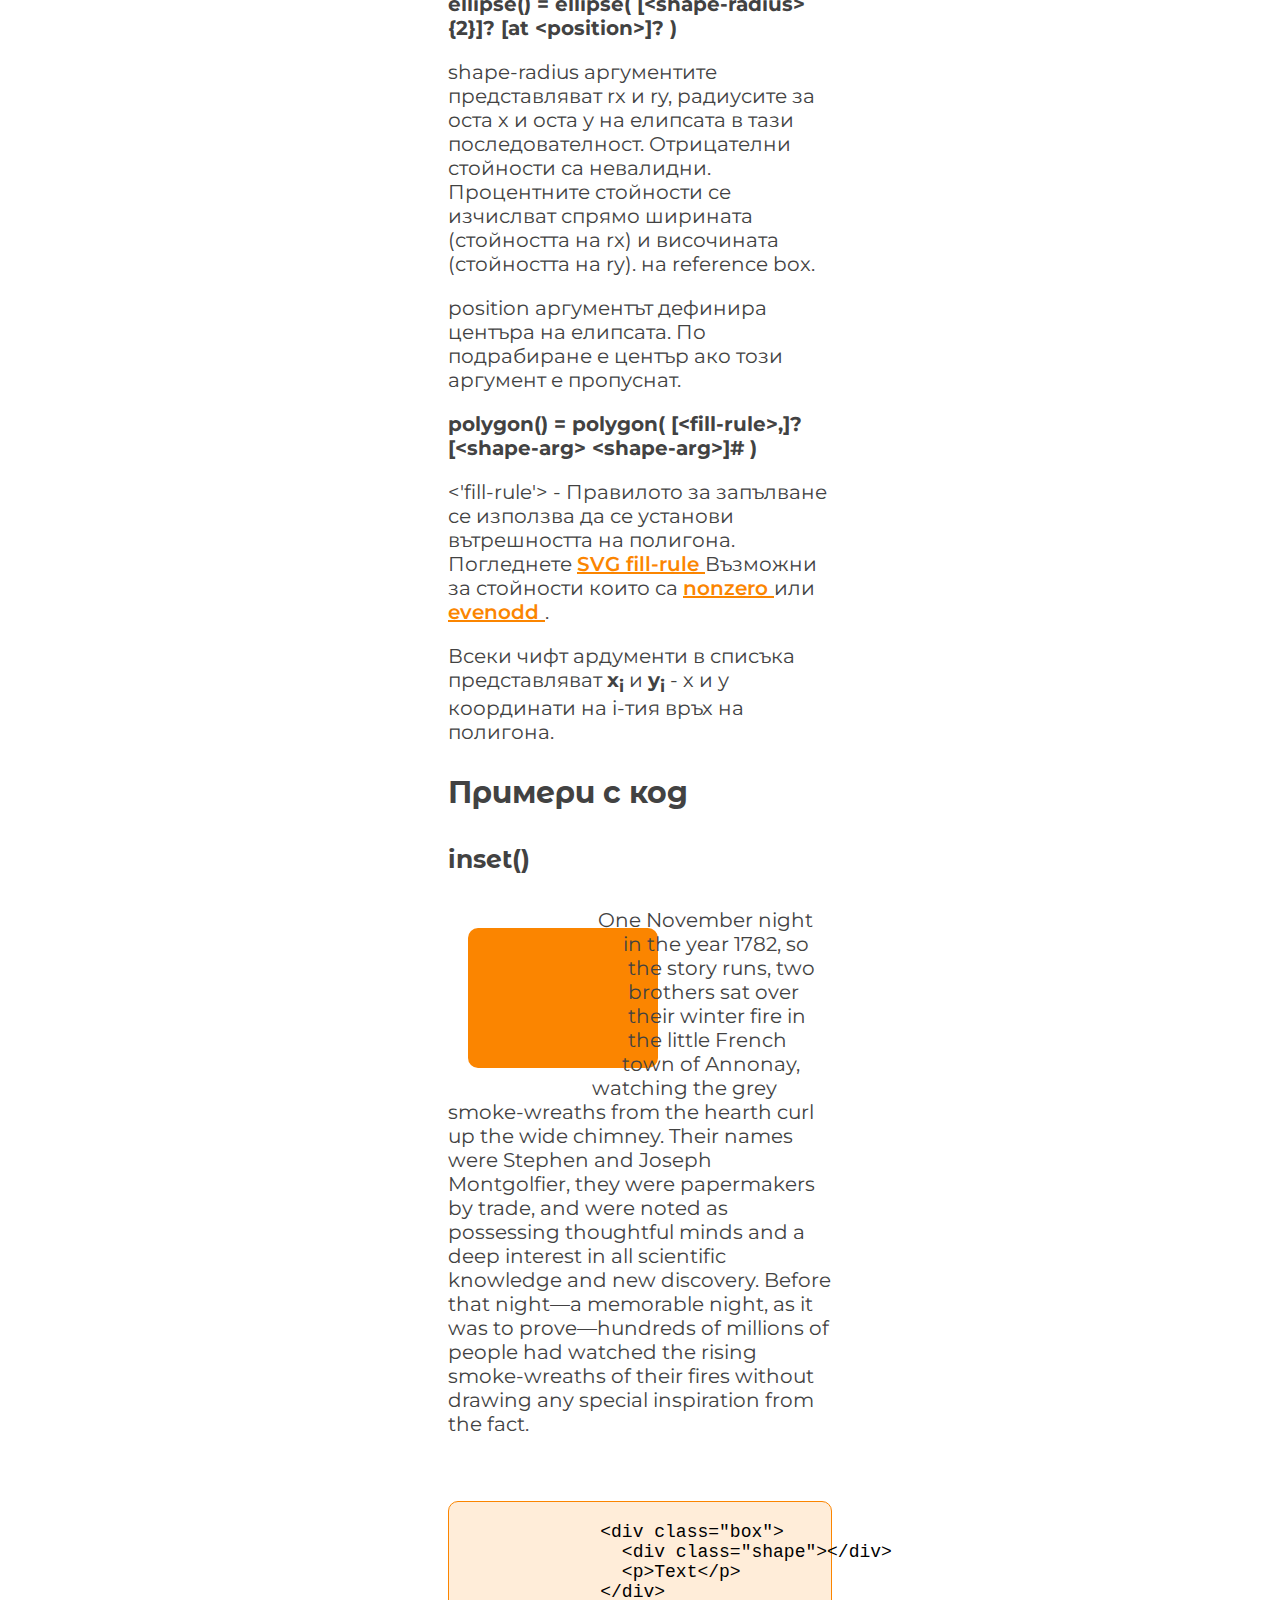
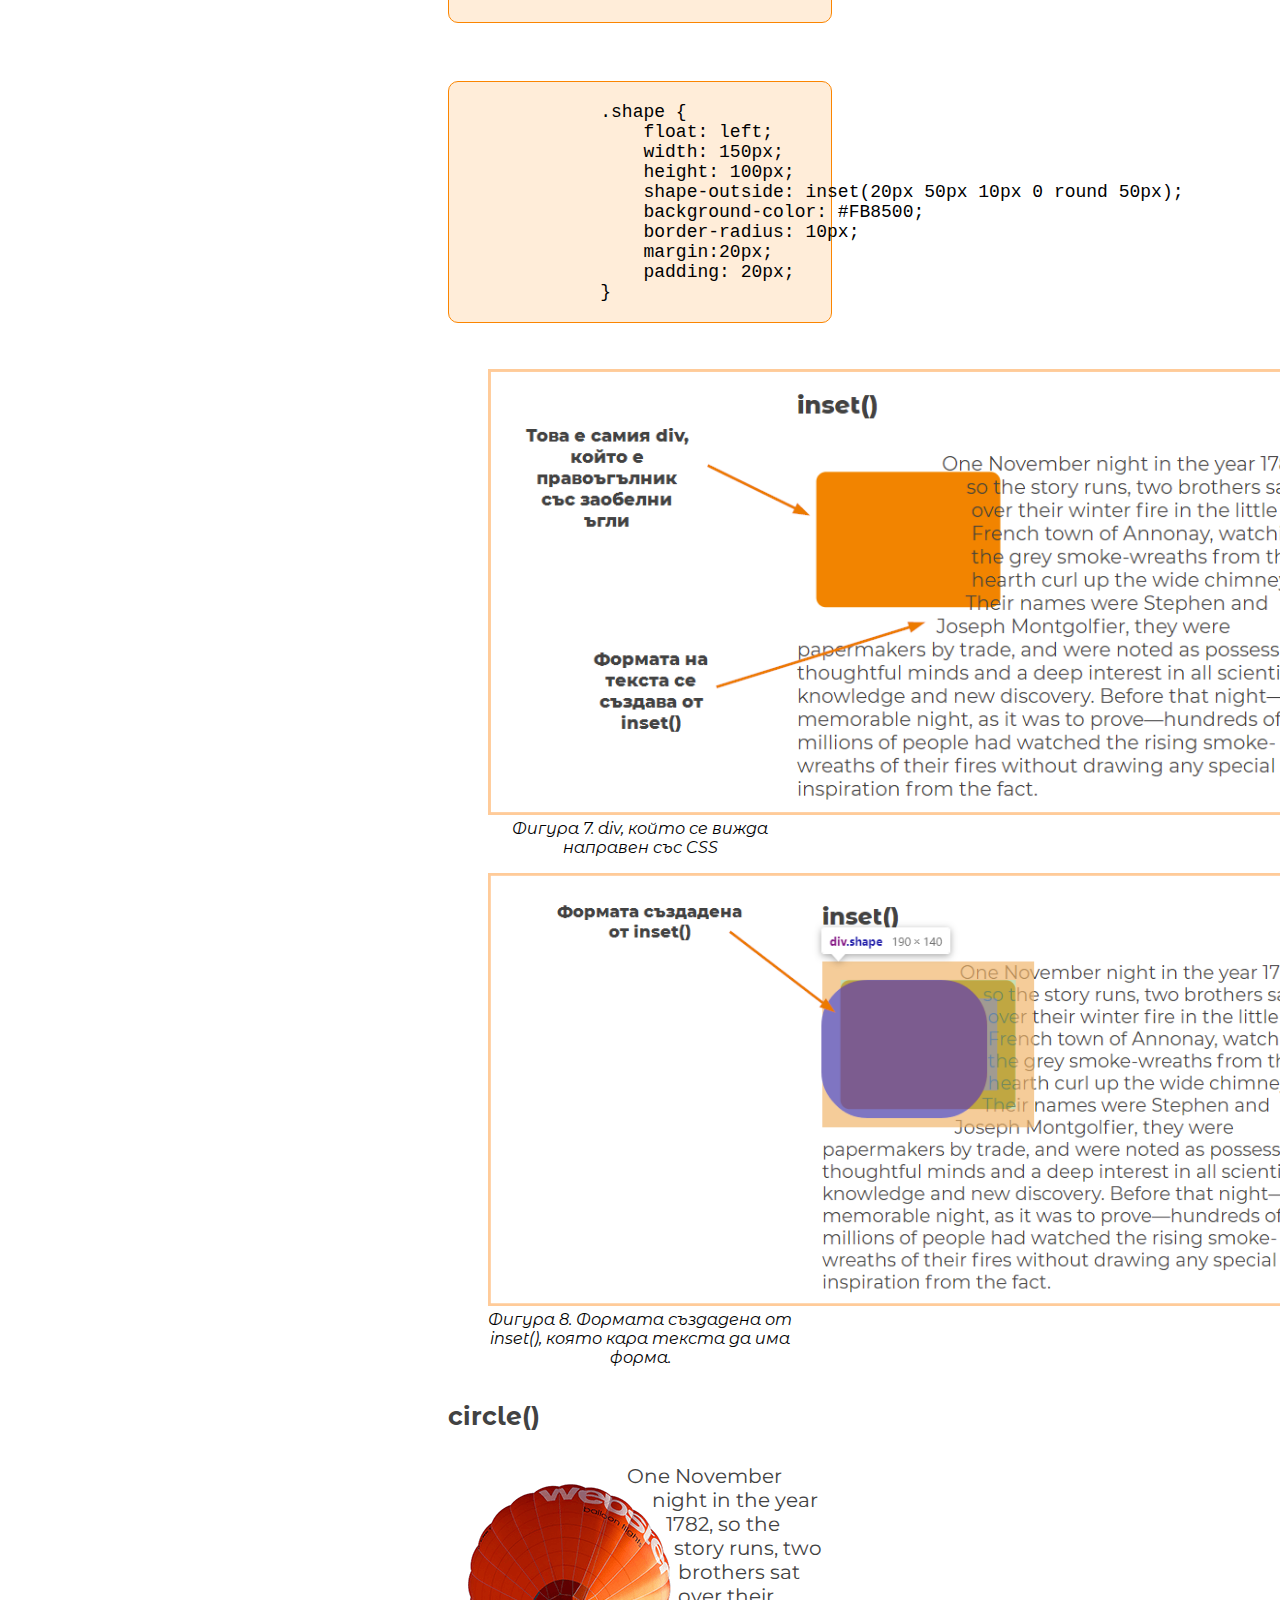
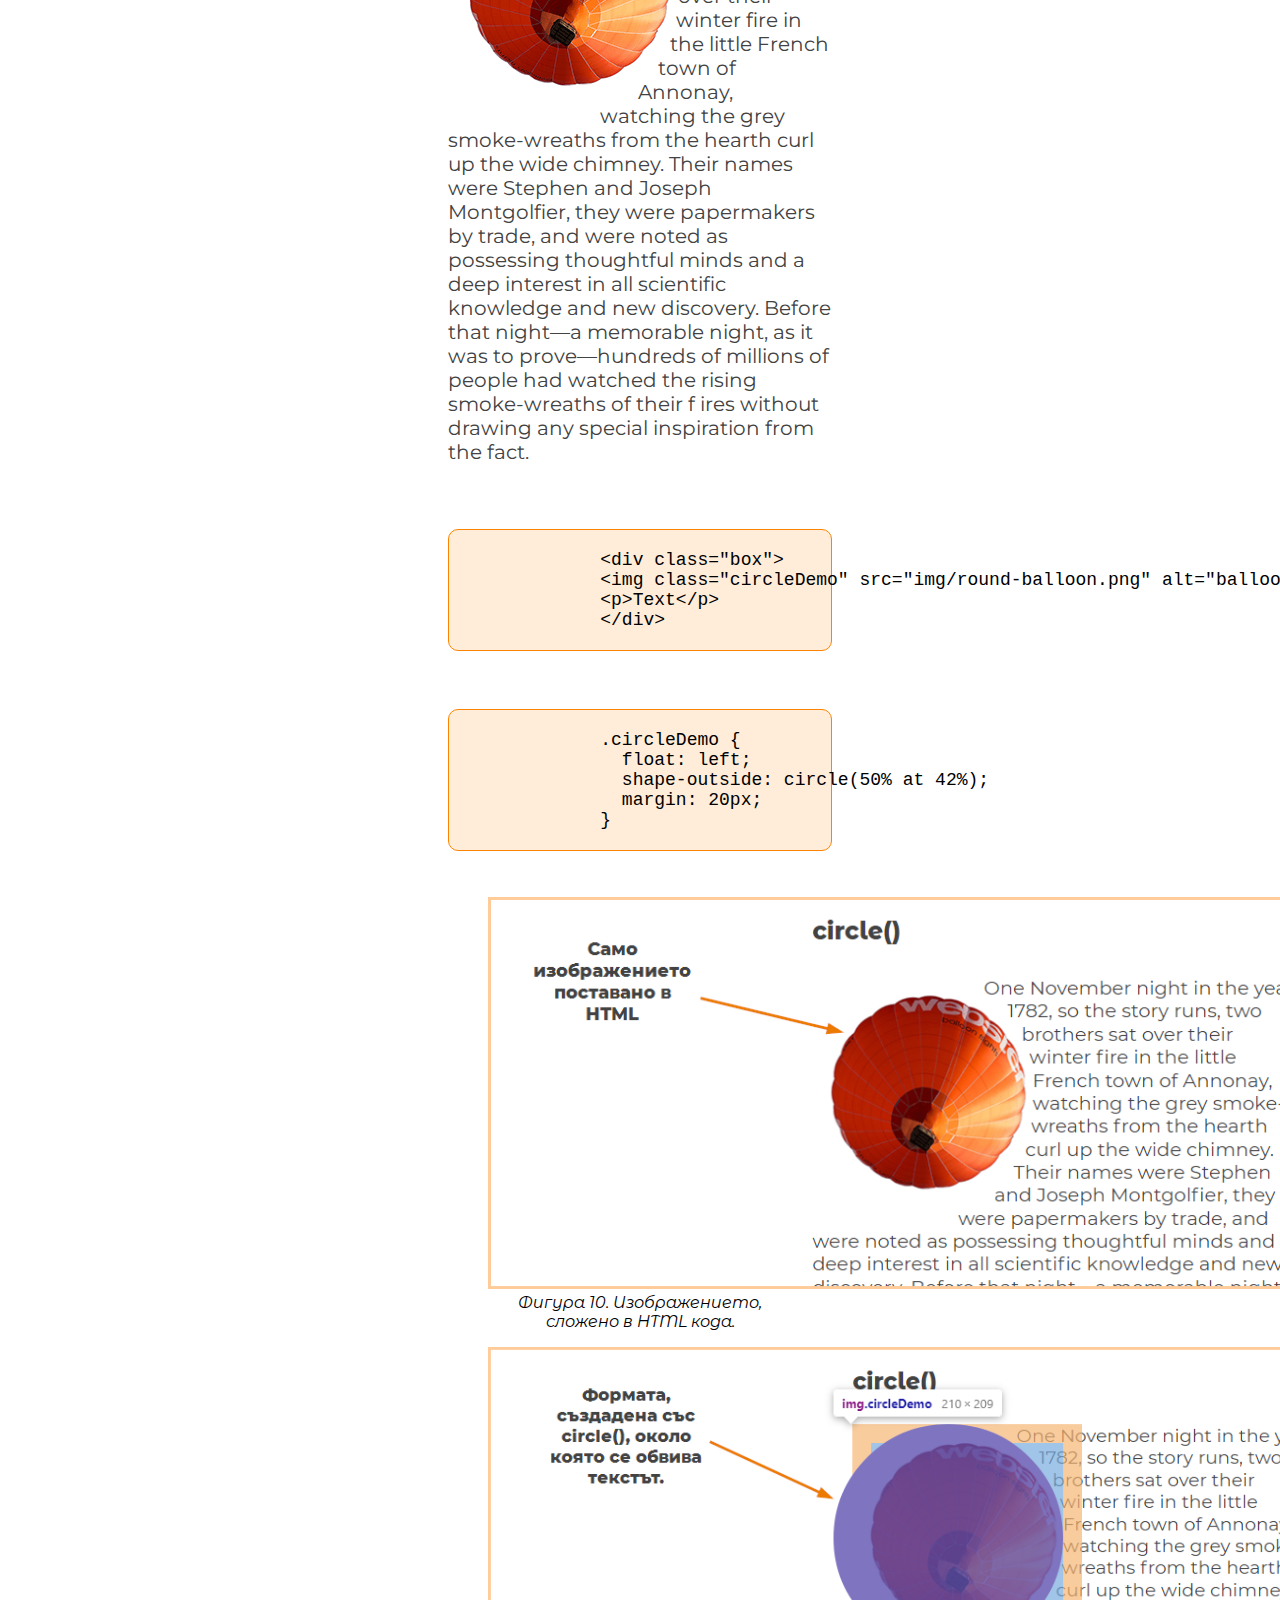
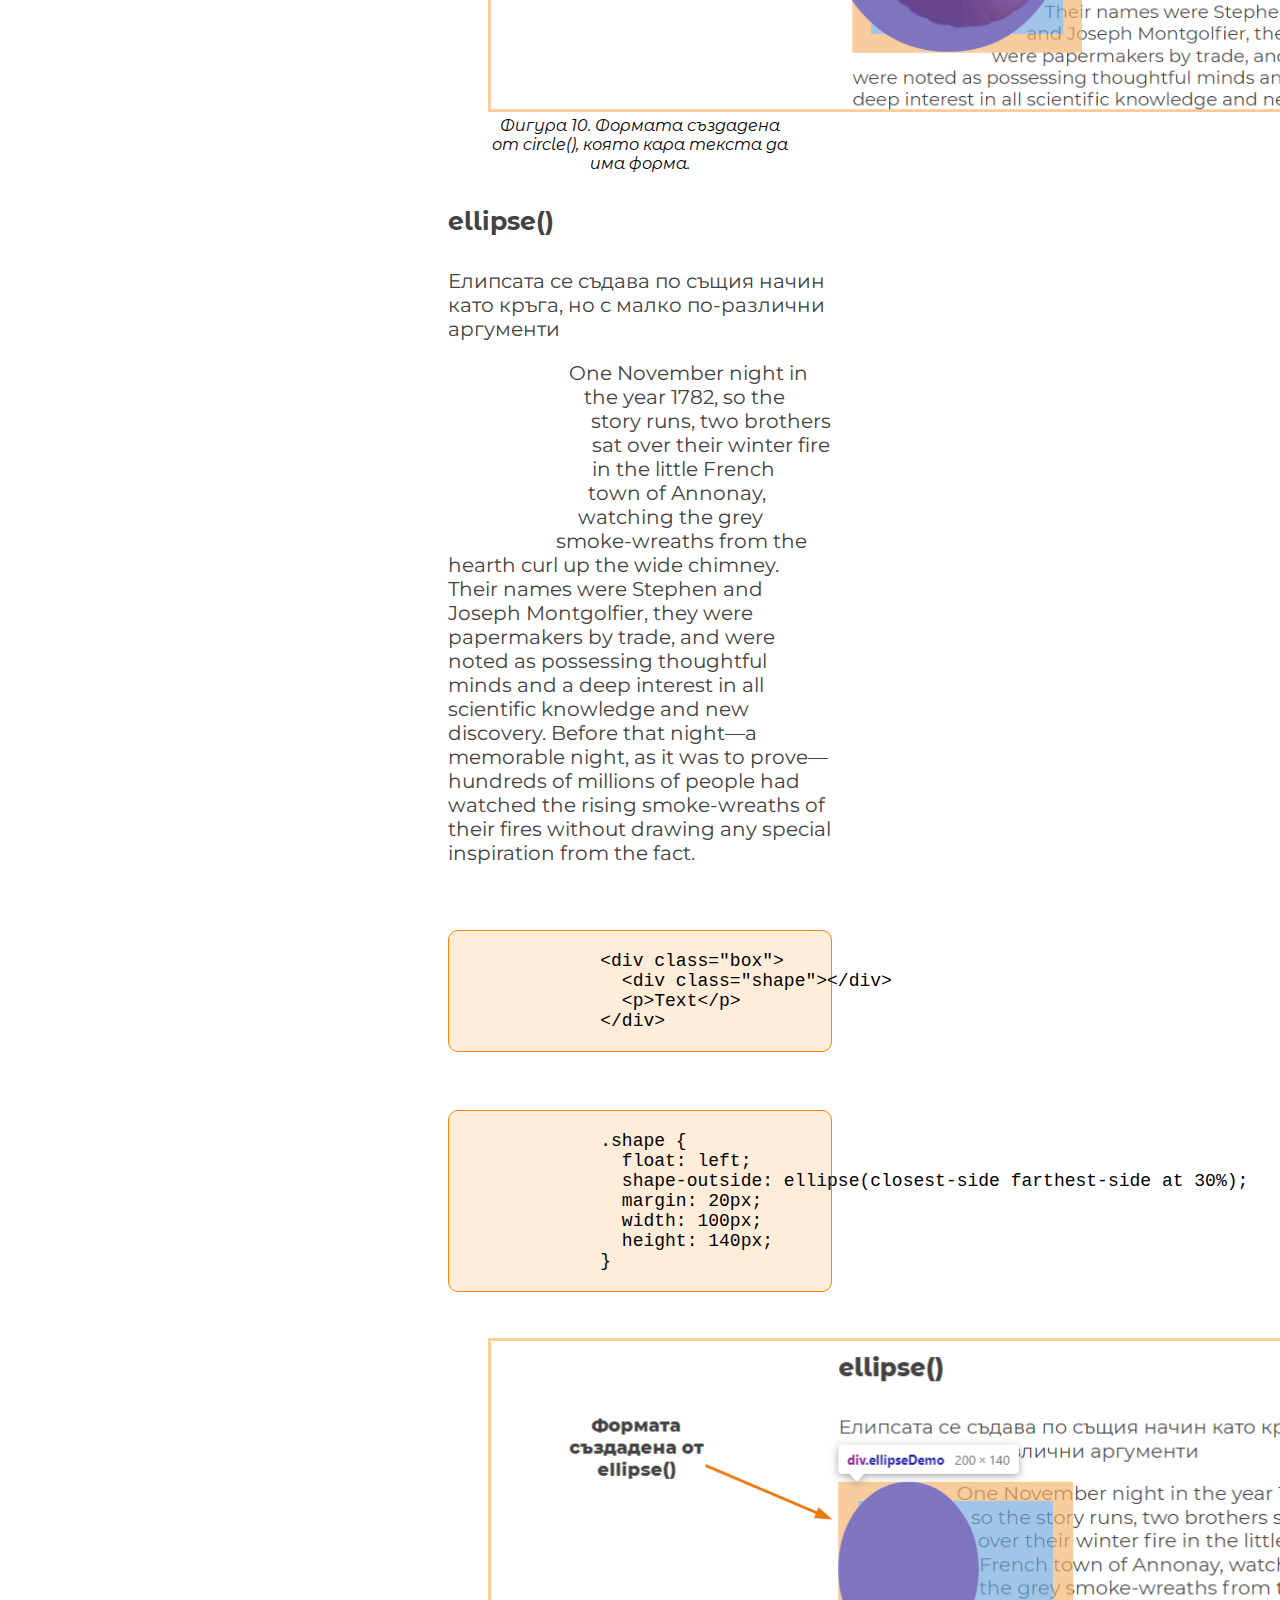
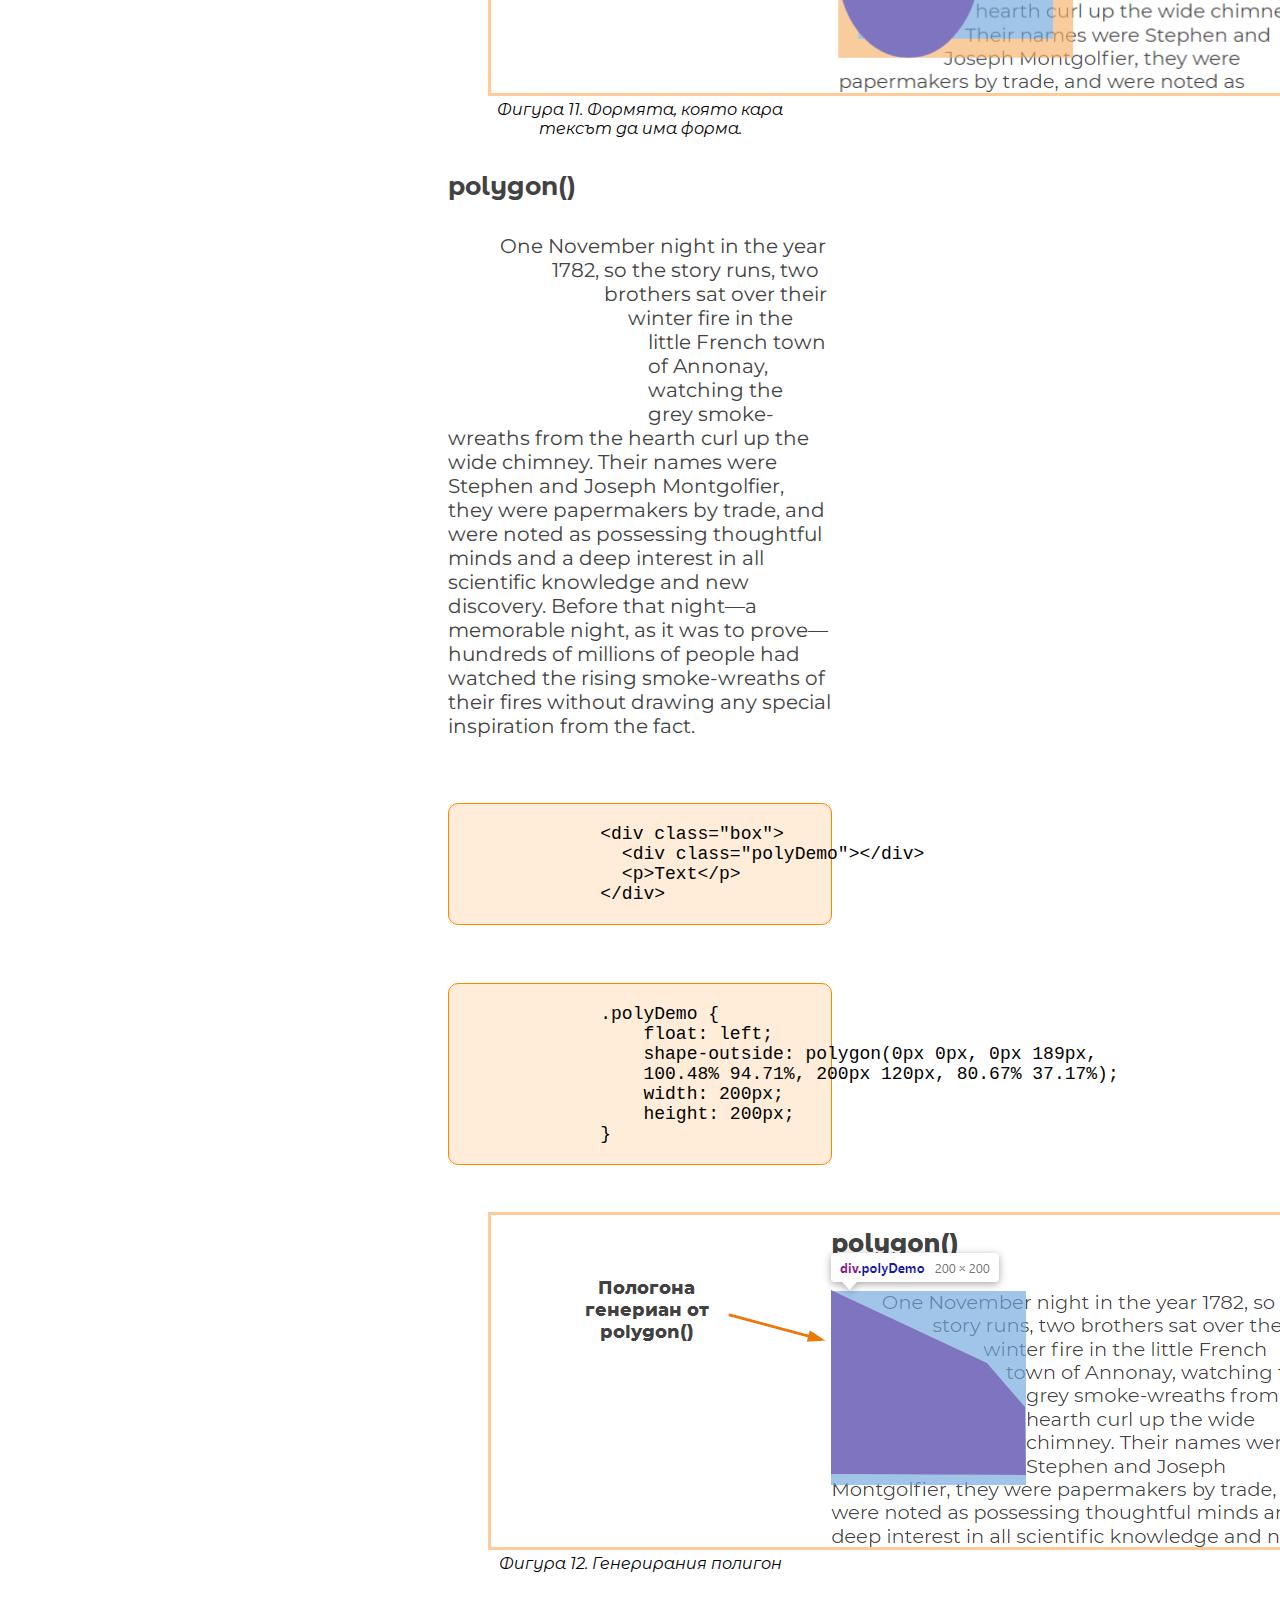
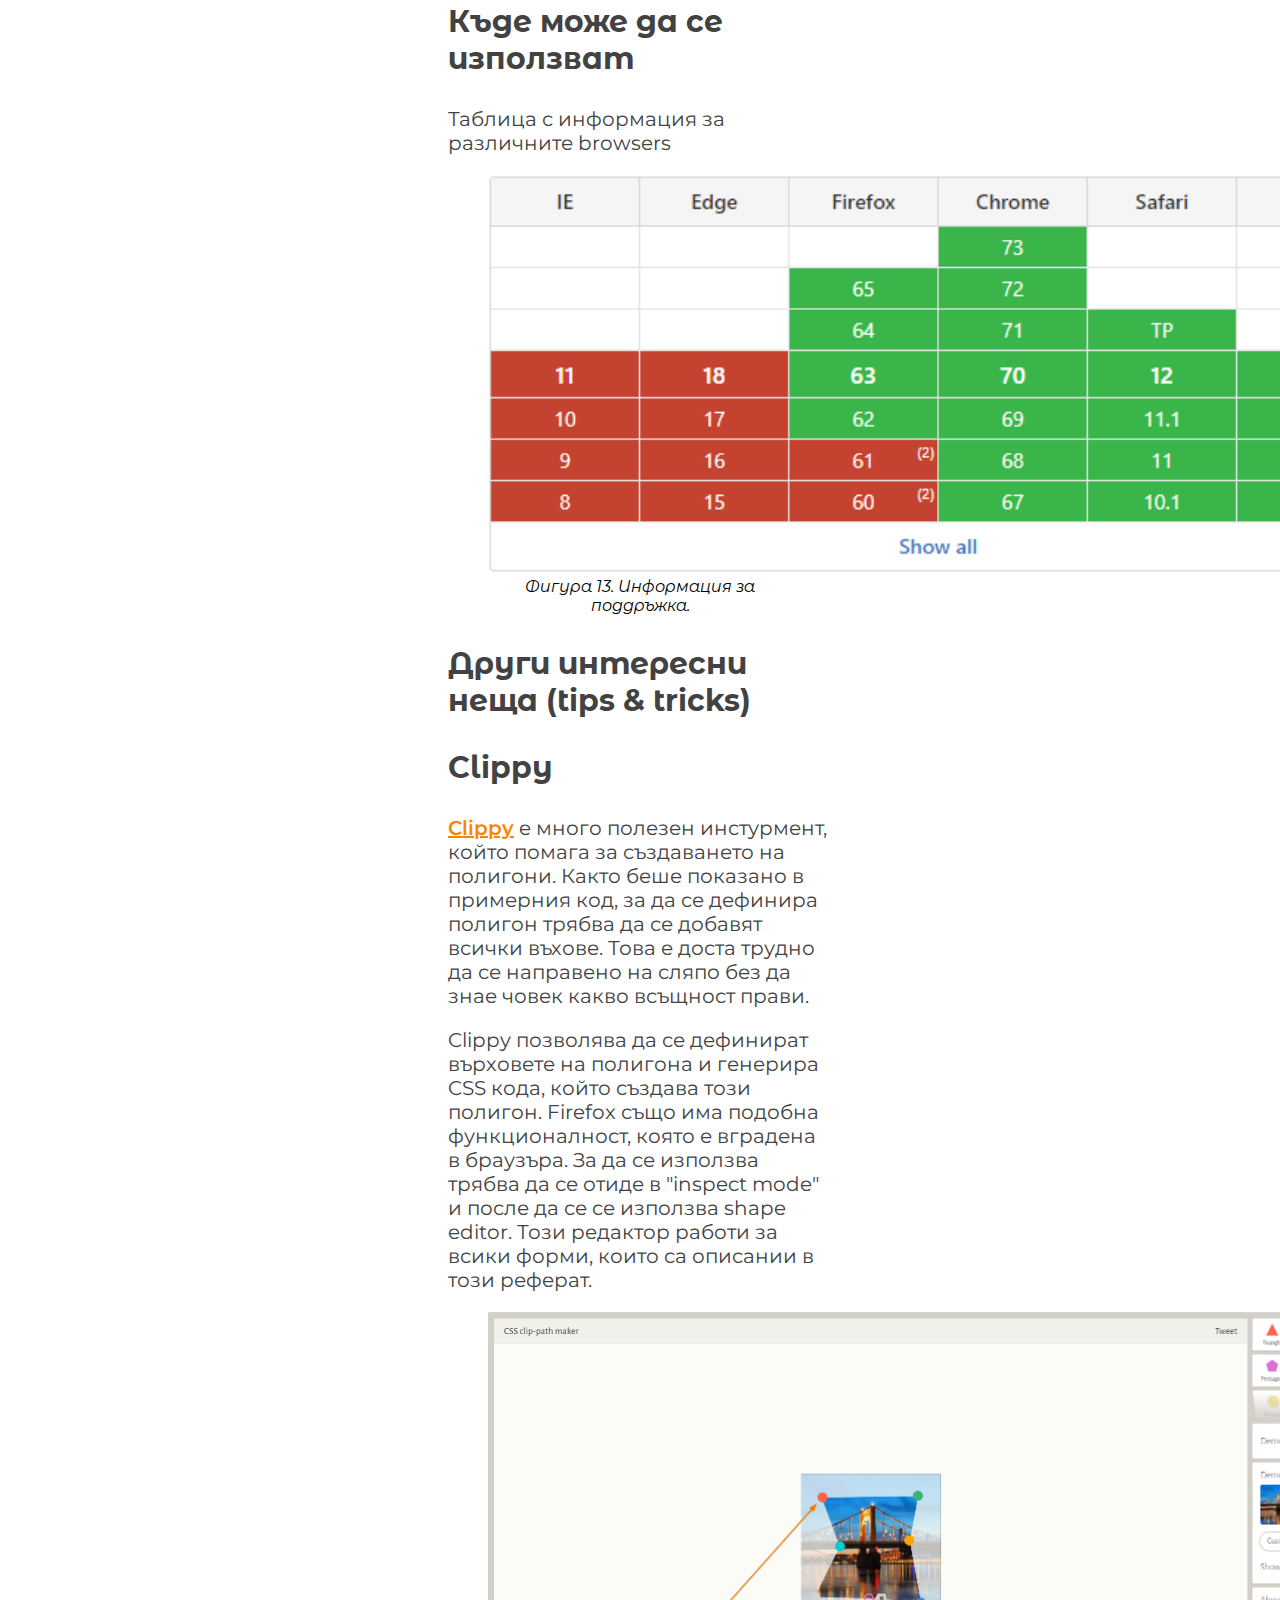
==== commit 06551ab7: "Update index.html" ====
--- a/index.html
+++ b/index.html
@@ -47,8 +47,6 @@
           Така тази кутия въздейства върху това как дадена форма ще бъде нарисувана и позиционирана.
           Има 4 различни вида: margin-box, padding-box, border-box и content-box. Всяка от тях възпроизвежда леко различни резултати. По подразбиране се използва
           margin-box. На фиг(/placeholder number/) долу е показано как изглеждат тези кутии. </p>
-
-        <p class="warningMsg">ВАЖНО: Цифрите към фигурите ще бъдат актуализирани при финалната версия!</p>
         <figure>
           <img src="img/refBox.png" alt="Reference box" width="900">
           <figcaption id="fig1">Фигура 1. Демонстрация на Reference Box</figcaption>
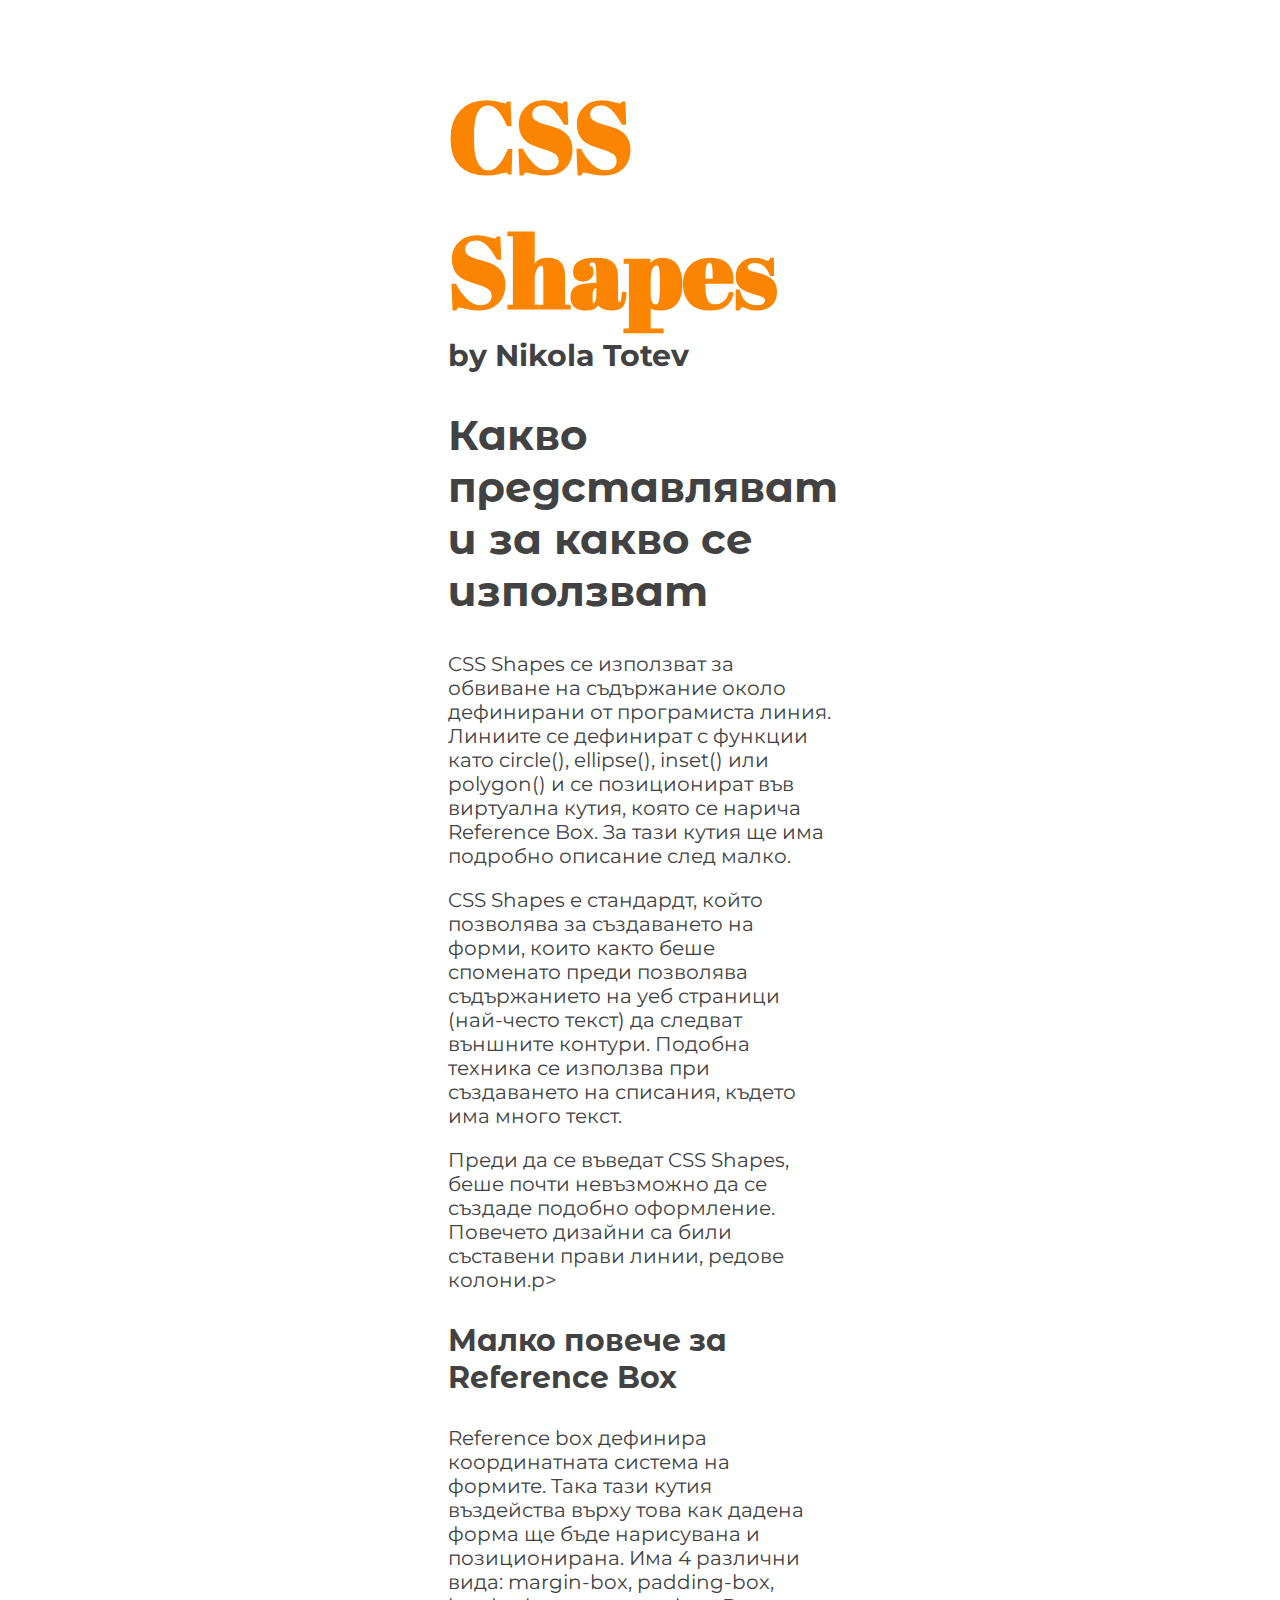
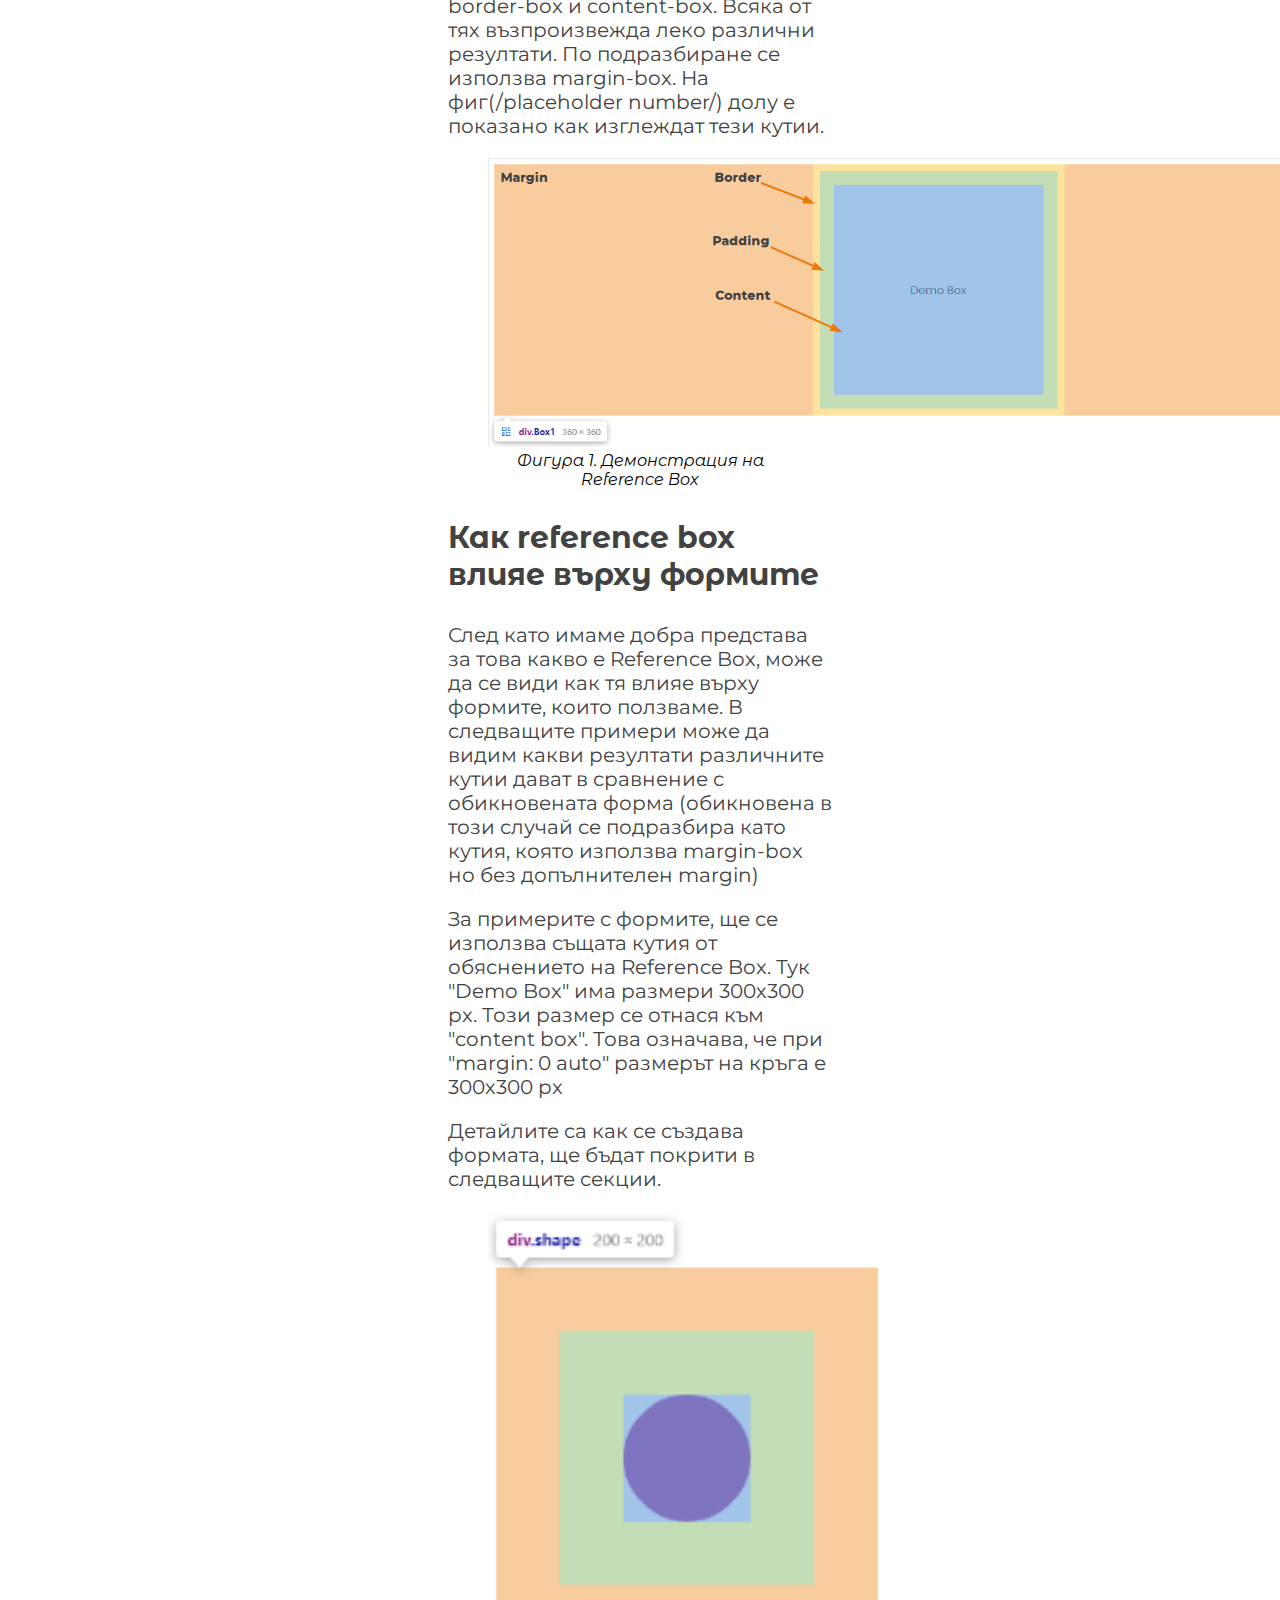
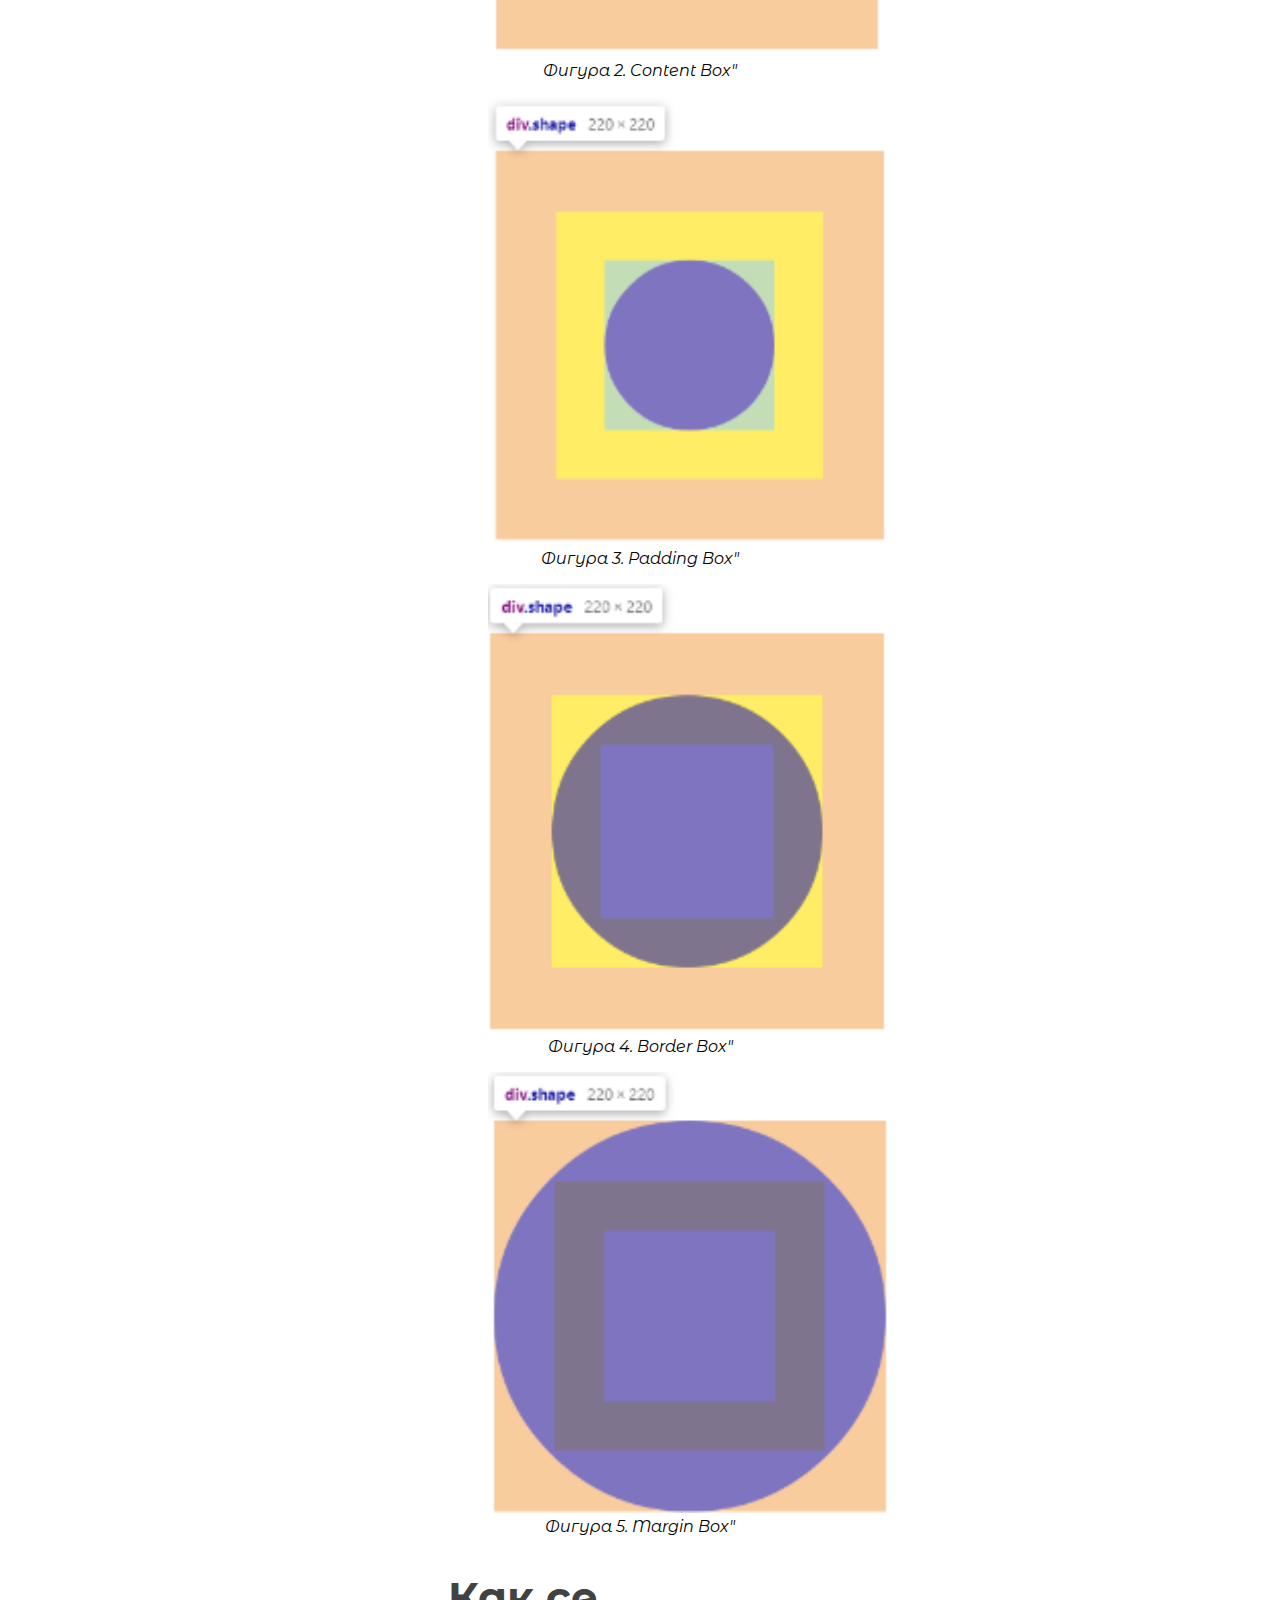
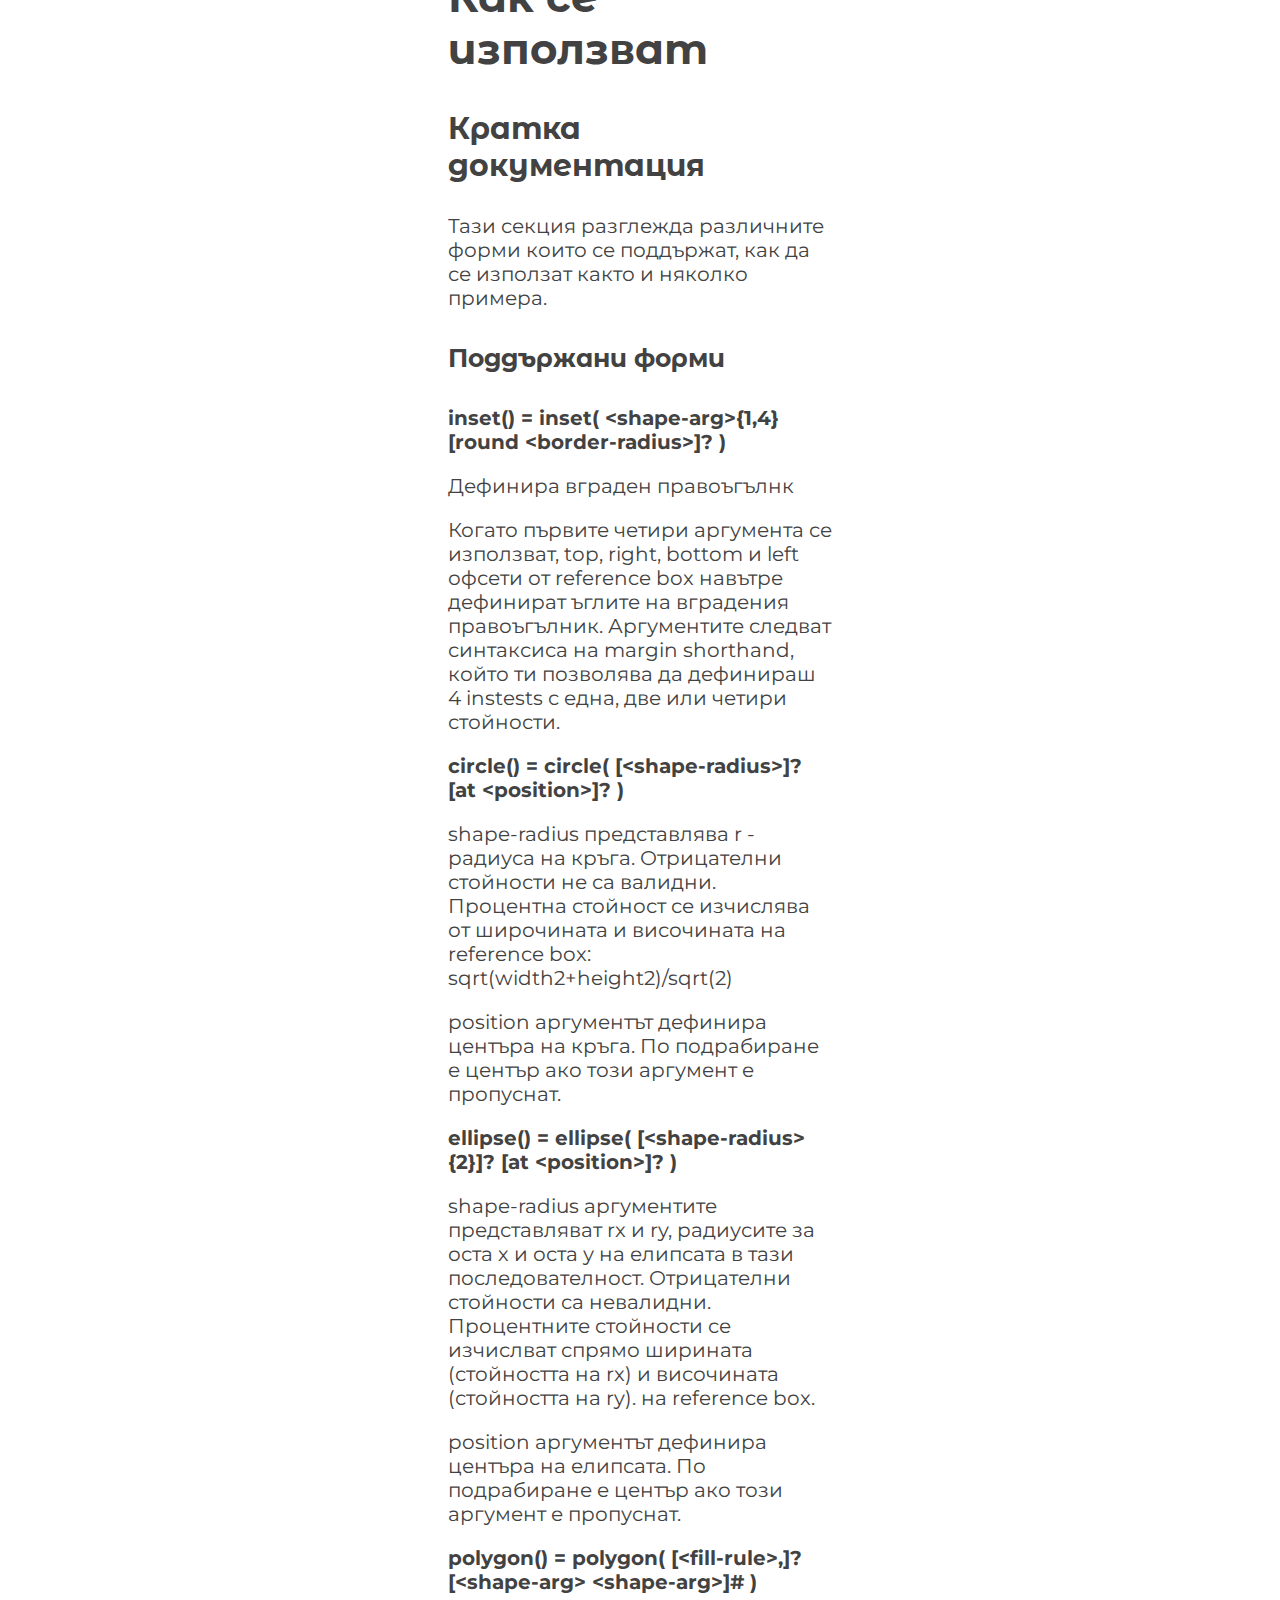
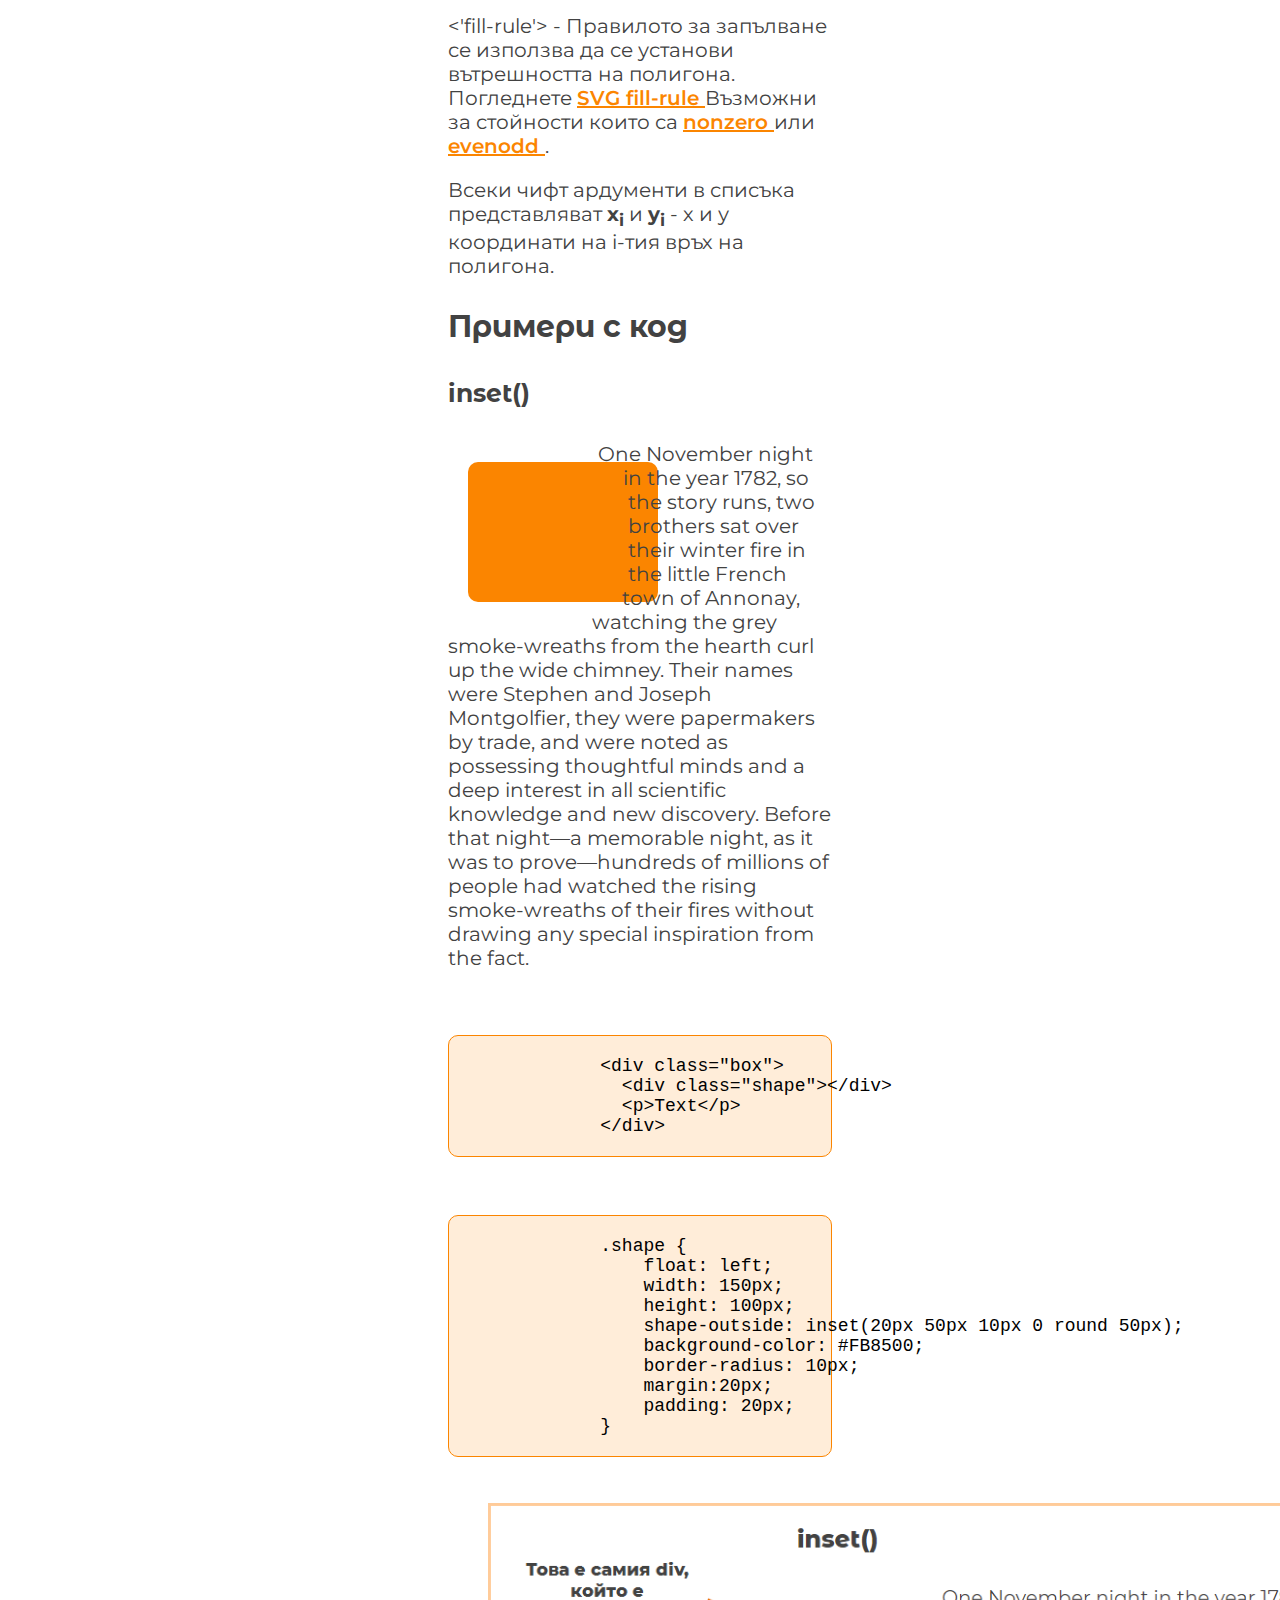
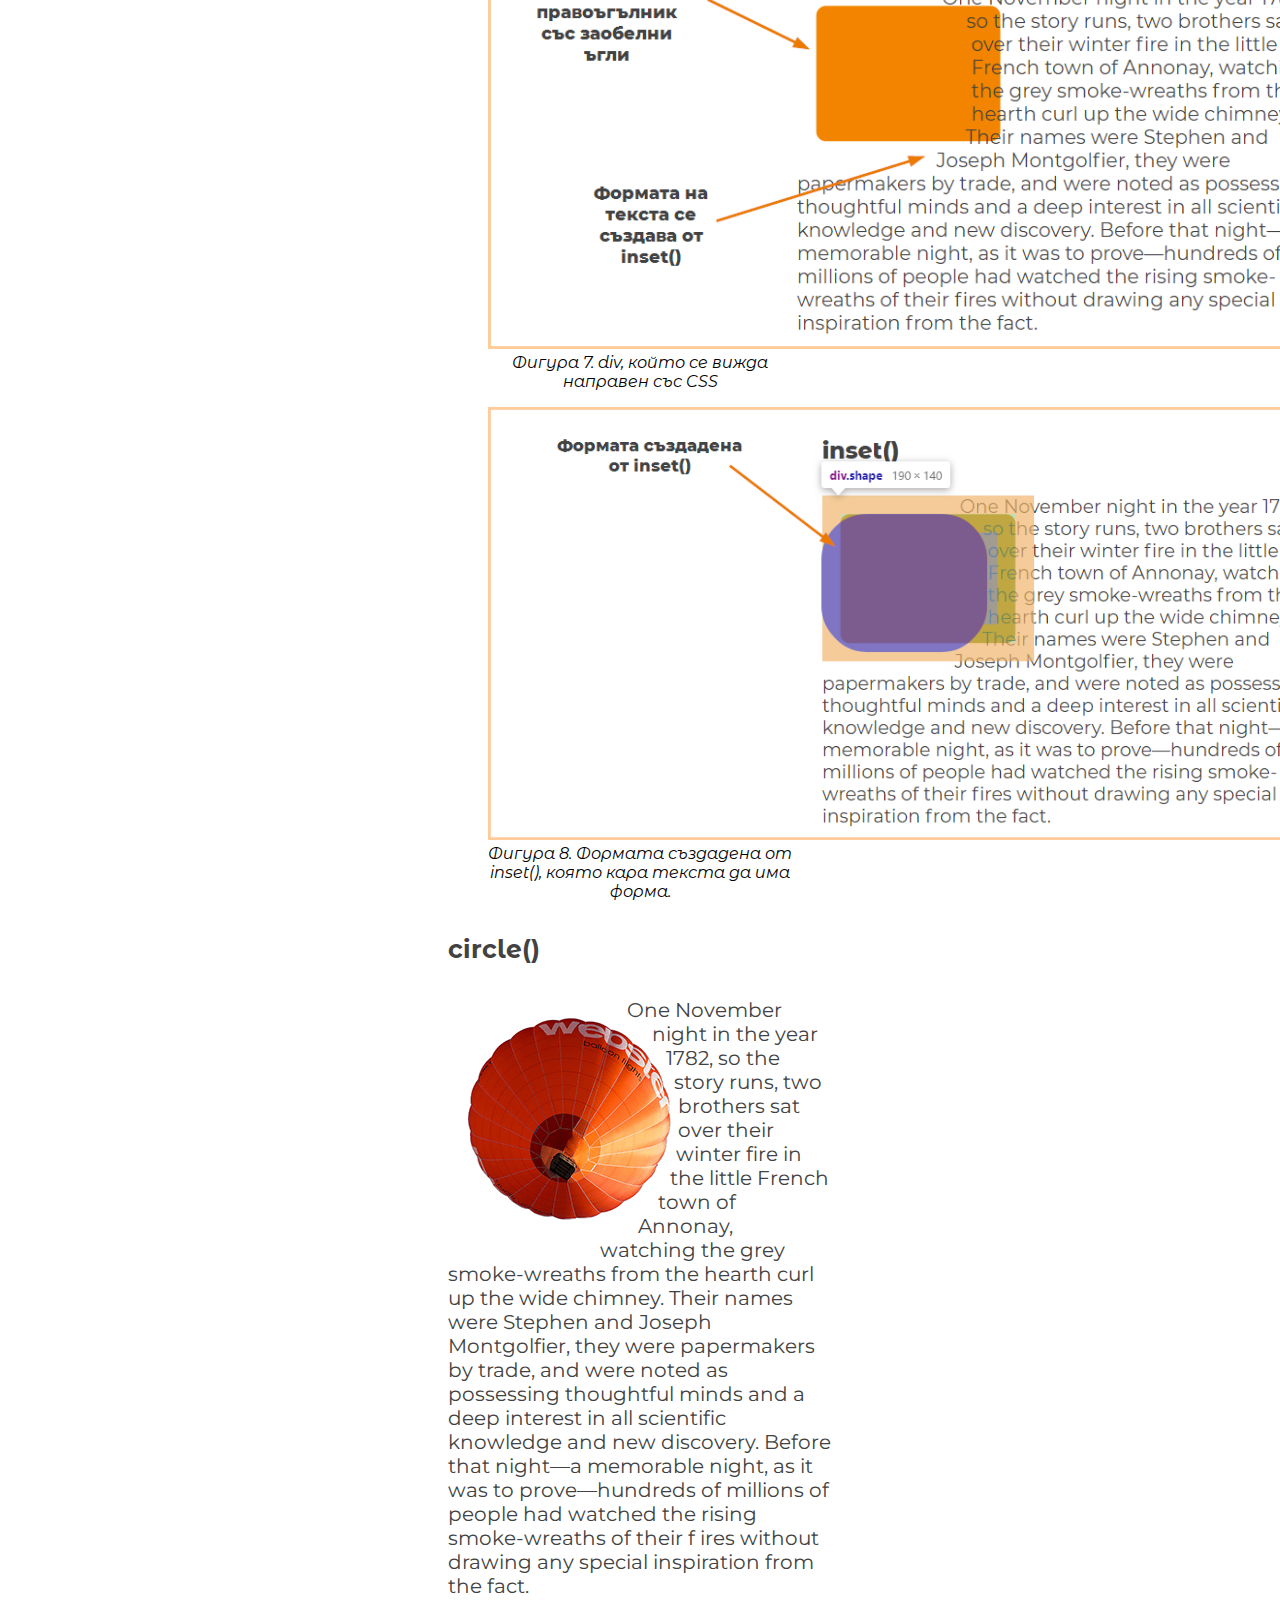
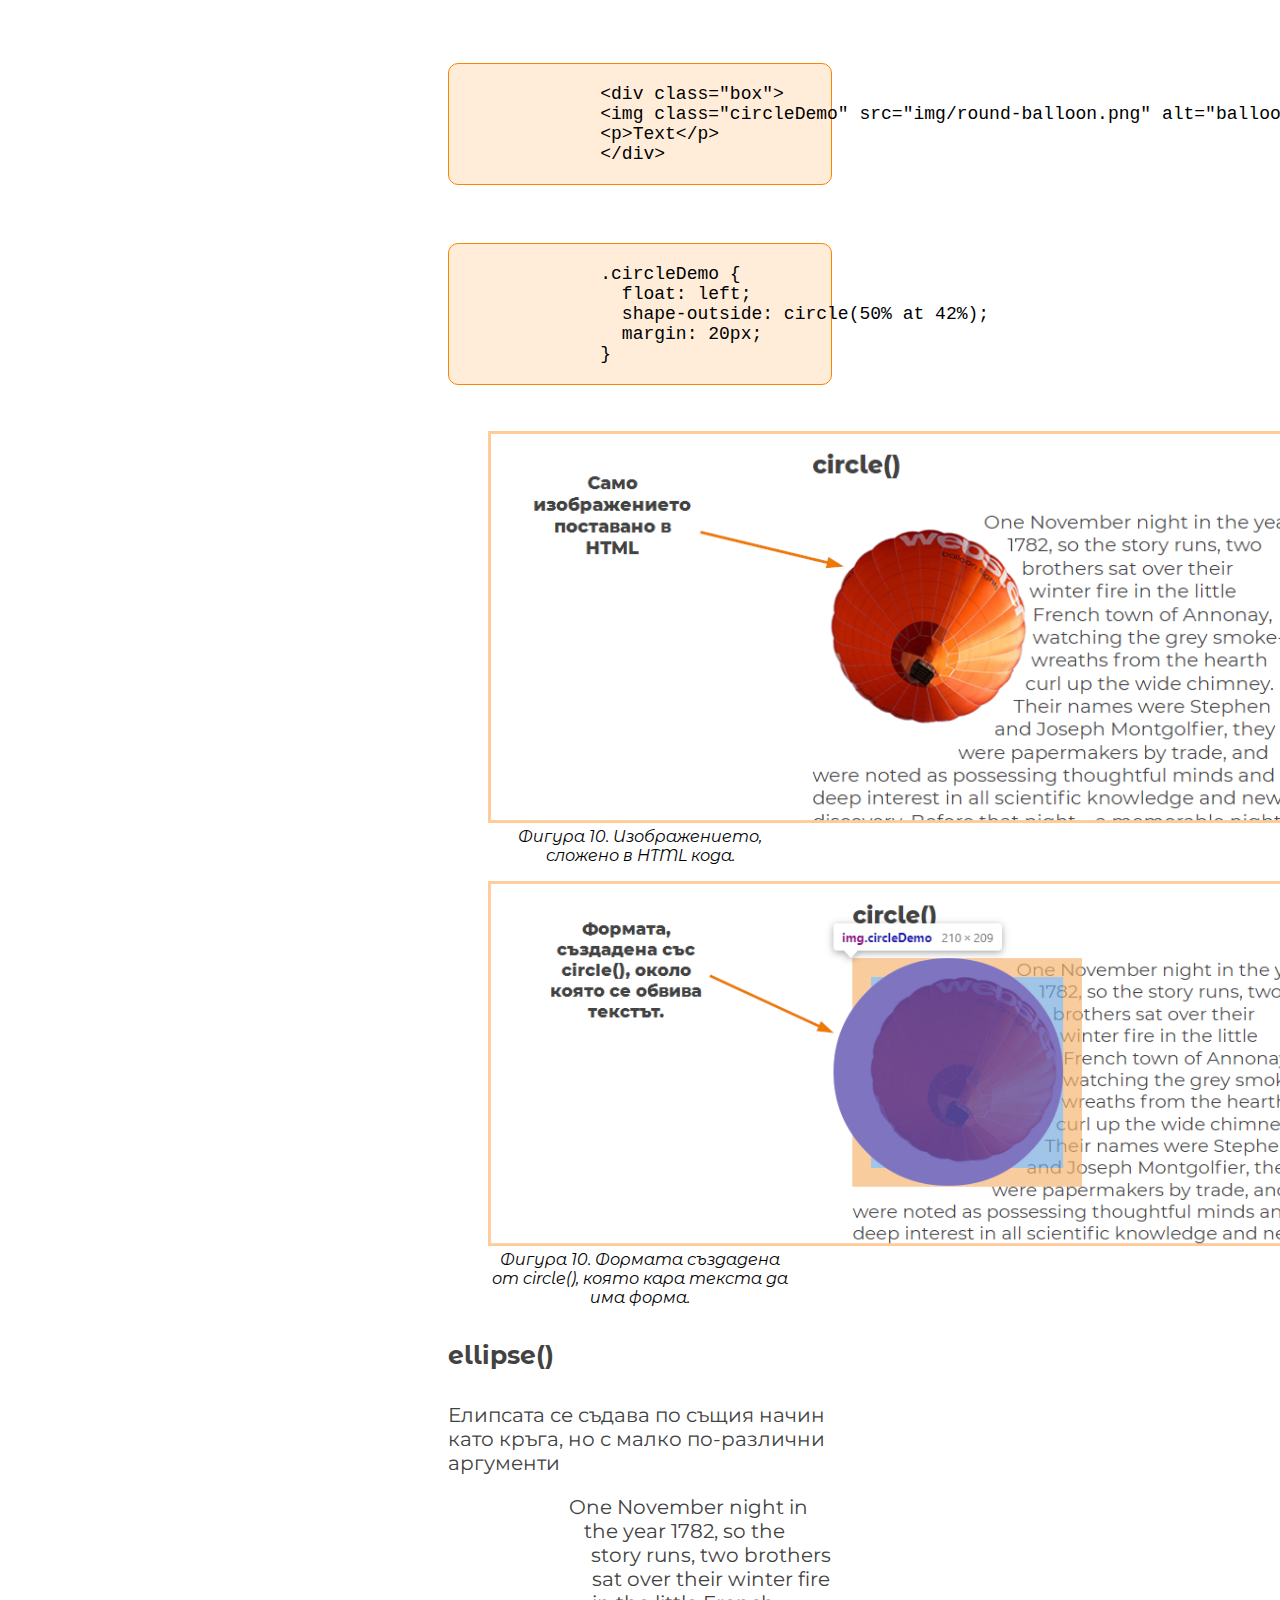
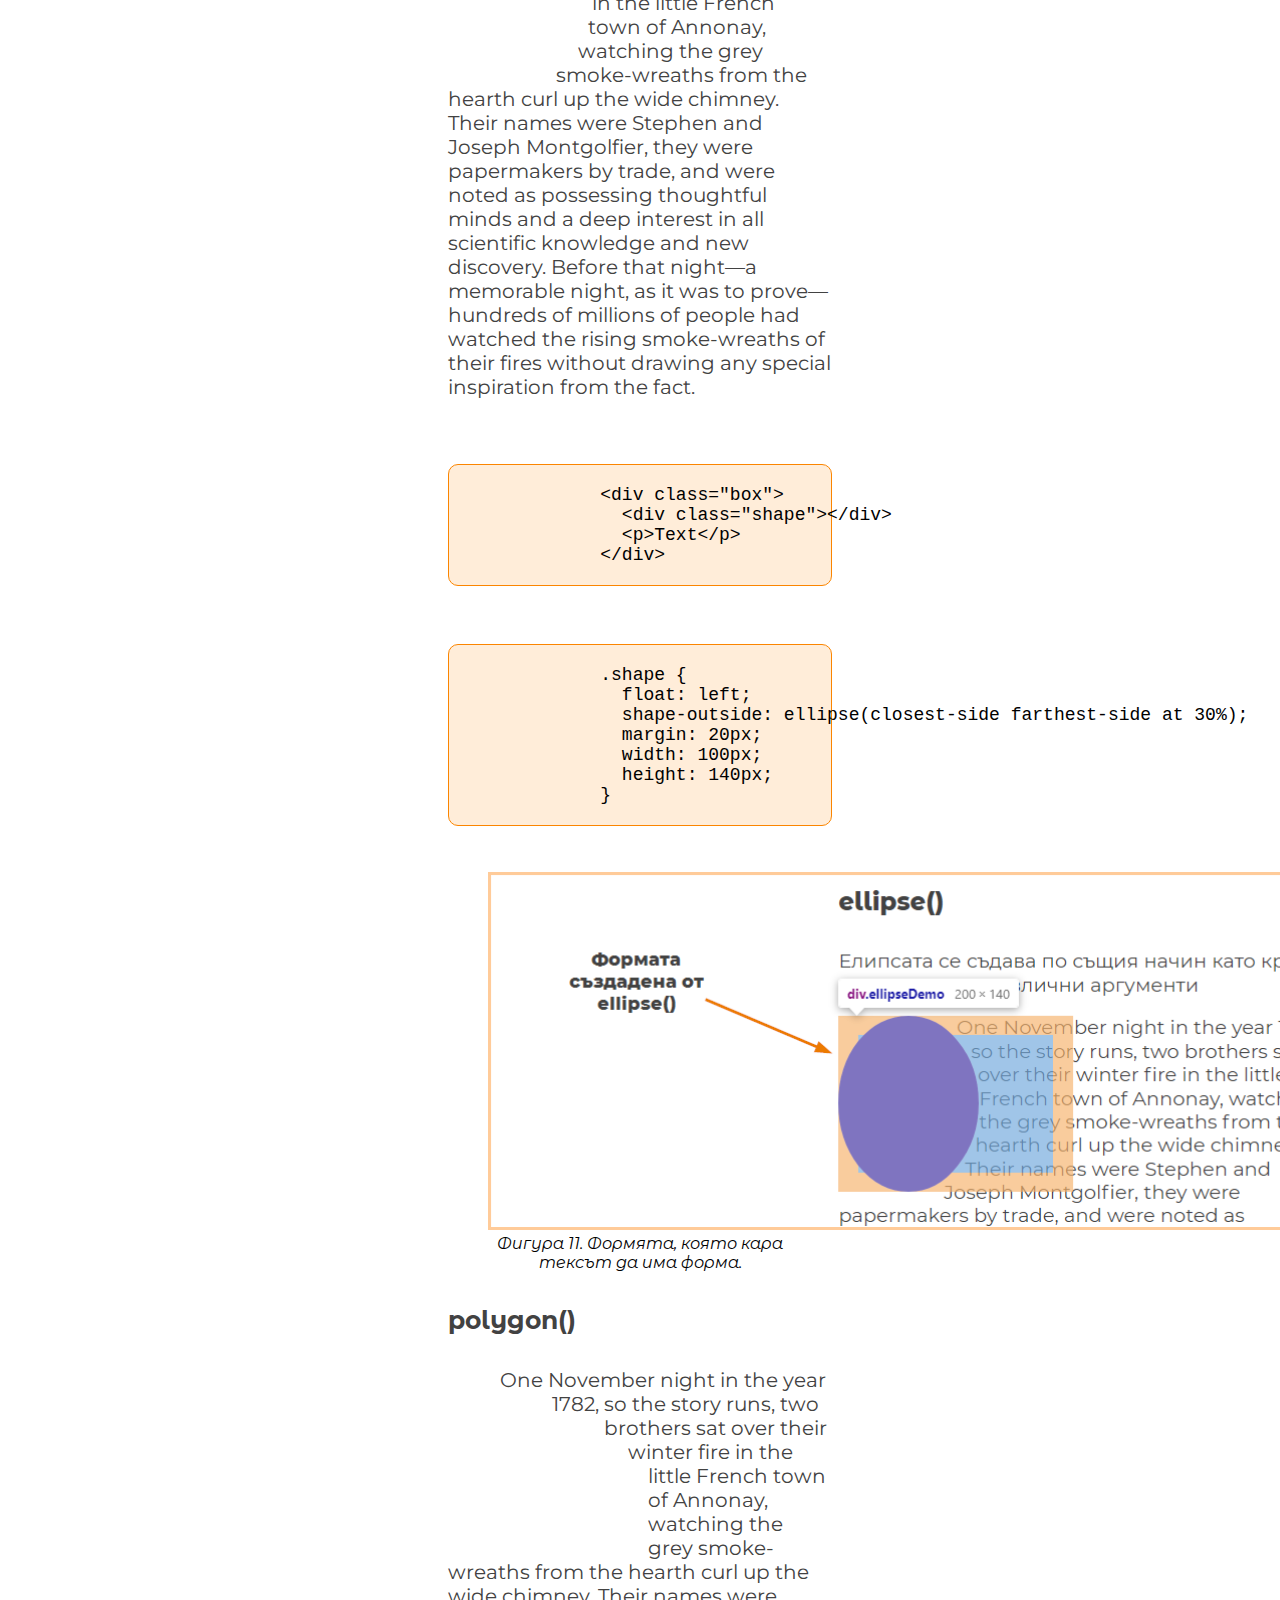
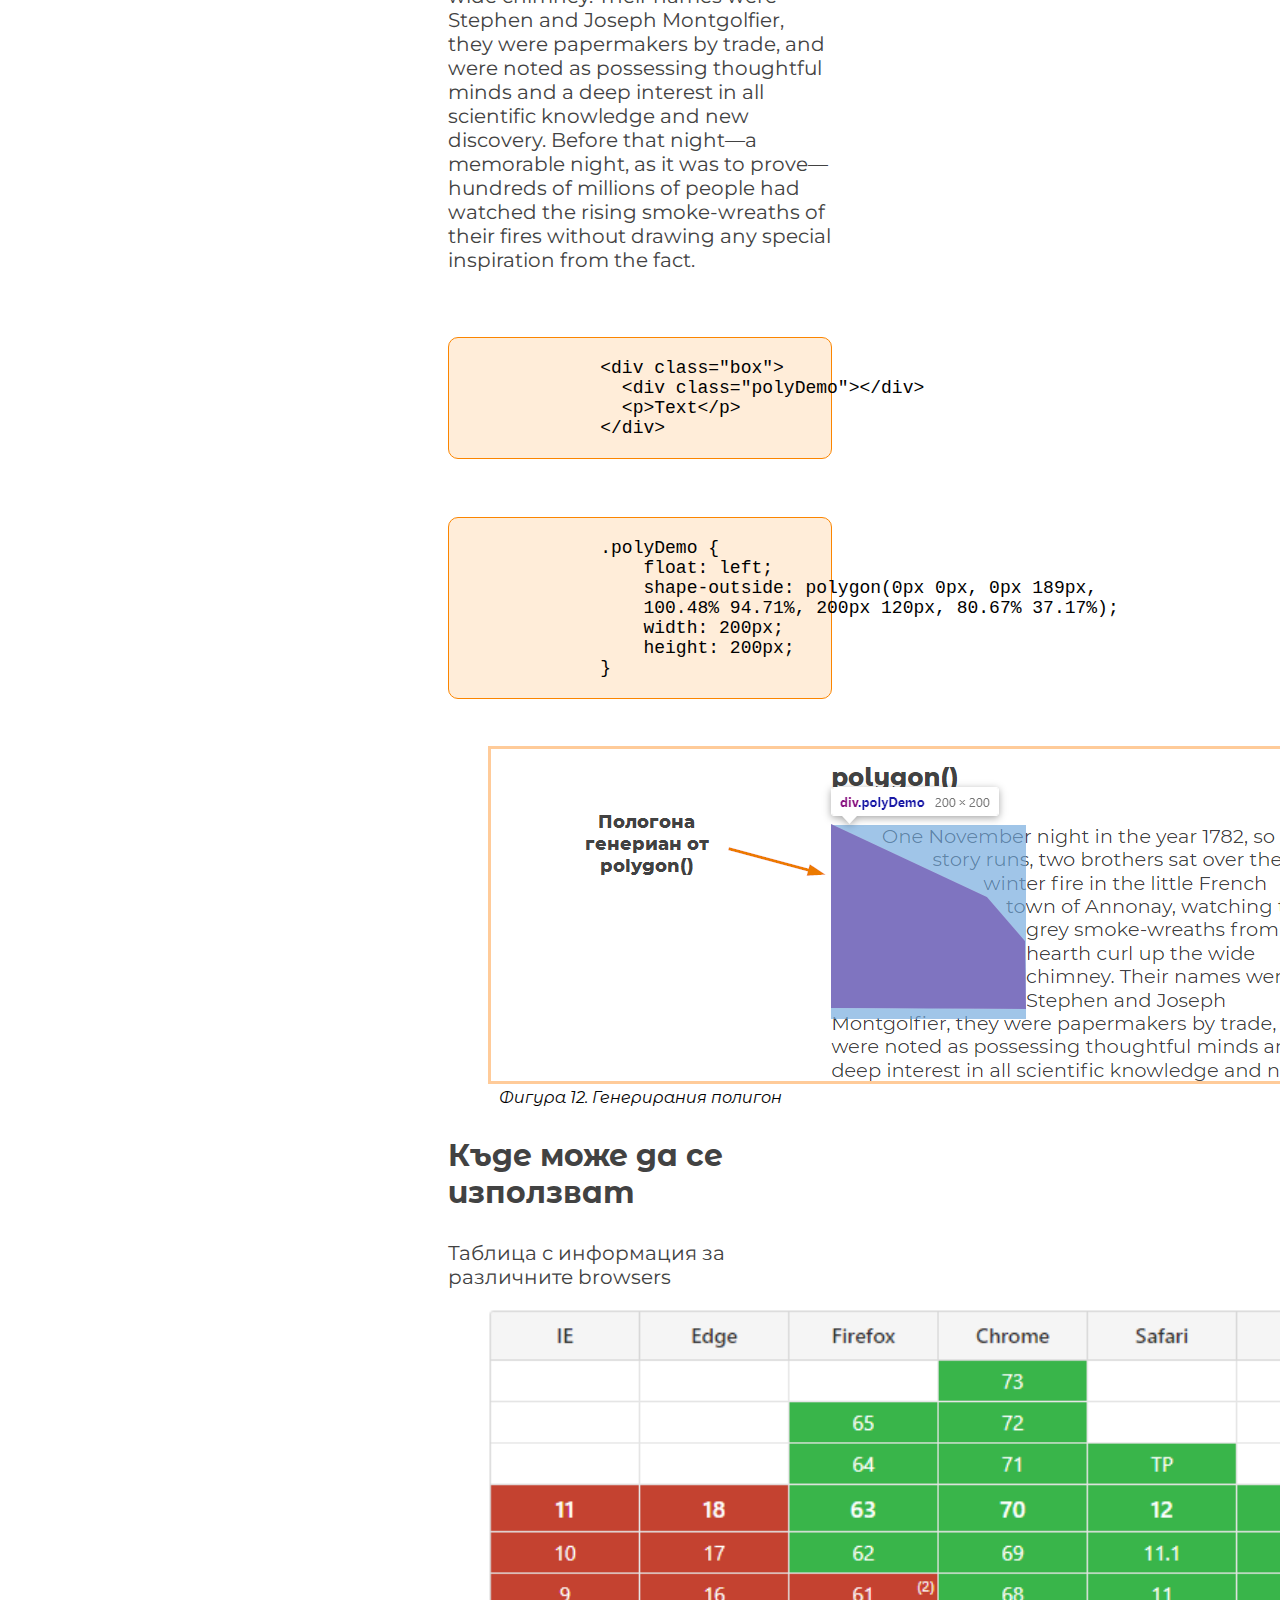
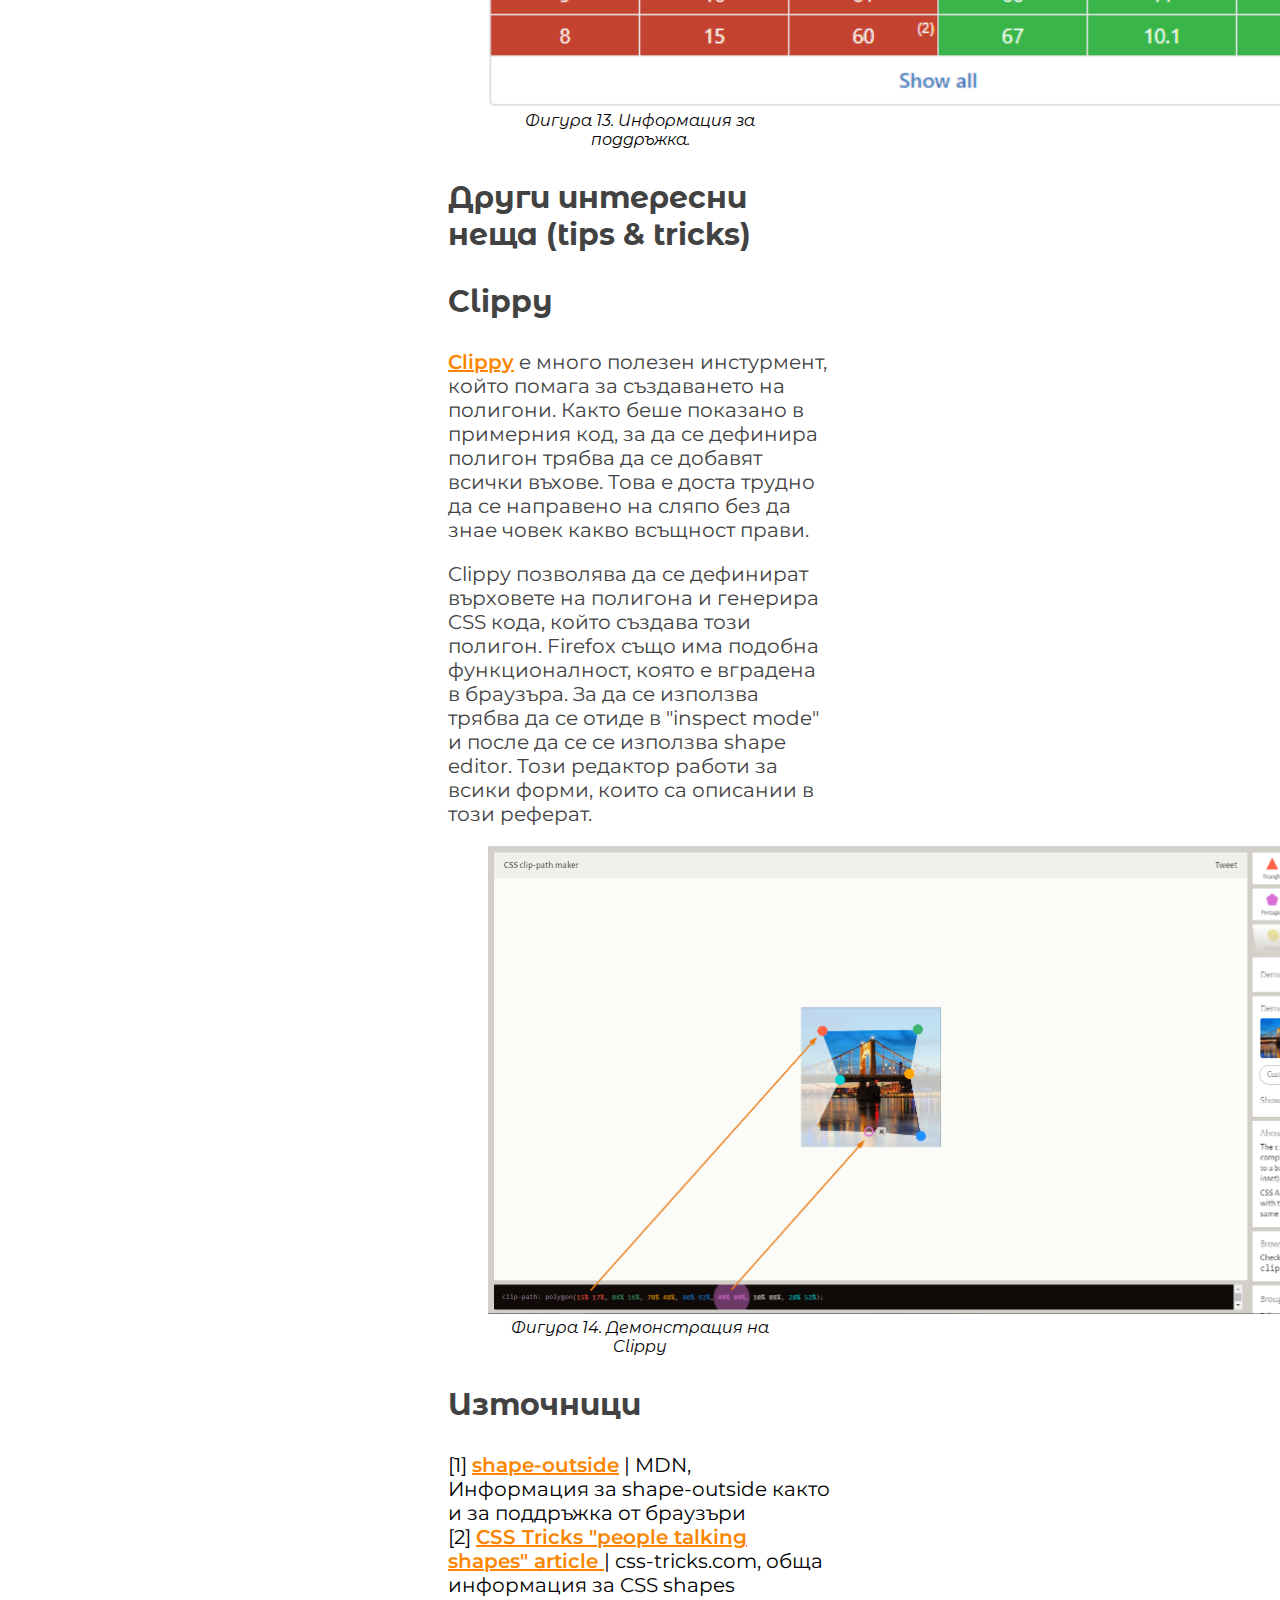
==== commit 7cc085f9: "Working on presentation" ====
--- a/index.html
+++ b/index.html
@@ -71,31 +71,25 @@
 
 
         <figure>
-          <img src="img/shapeMarginOnly.png" alt="Reference box" width="500">
-          <figcaption id="fig2">Фигура 2. Кръг, само с "margin: 0 auto"</figcaption>
+          <img src="img/ContentBox.png" alt="Reference box" width="400">
+          <figcaption id="fig2">Фигура 2. Content Box"</figcaption>
         </figure>
 
         <figure>
-          <img src="img/shapePadding20.png" alt="Reference box" width="500">
-          <figcaption id="fig3">Фигура 3. Кръг, с "margin: 0 auto, padding 20px"</figcaption>
+          <img src="img/PaddingBox.png" alt="Reference box" width="400">
+          <figcaption id="fig3">Фигура 3. Padding Box"</figcaption>
         </figure>
 
         <figure>
-          <img src="img/shapeBorder20.png" alt="Reference box" width="500">
-          <figcaption id="fig4">Фигура 4. Кръг, с "margin: 0 auto, border 20px"</figcaption>
+          <img src="img/BorderBox.png" alt="Reference box" width="400">
+          <figcaption id="fig4">Фигура 4. Border Box"</figcaption>
         </figure>
 
         <figure>
-          <img src="img/shapePadding20Border20.png" alt="Reference box" width="500">
-          <figcaption id="fig5">Фигура 5. Кръг, с "margin: 0 auto, border 20px"</figcaption>
+          <img src="img/MarginBox.png" alt="Reference box" width="400">
+          <figcaption id="fig5">Фигура 5. Margin Box"</figcaption>
         </figure>
-        <p>
-          Следващата фигура, показва какво се получава ако цветът на border е различна от background-color.
-        </p>
-        <figure>
-          <img src="img/shapeEffectOfBorder.png" alt="Reference box" width="500">
-          <figcaption id="fig6">Фигура 6. Кръг, с "margin: 0 auto, border 20px"</figcaption>
-        </figure>
+
       </article>
     </section>
 
